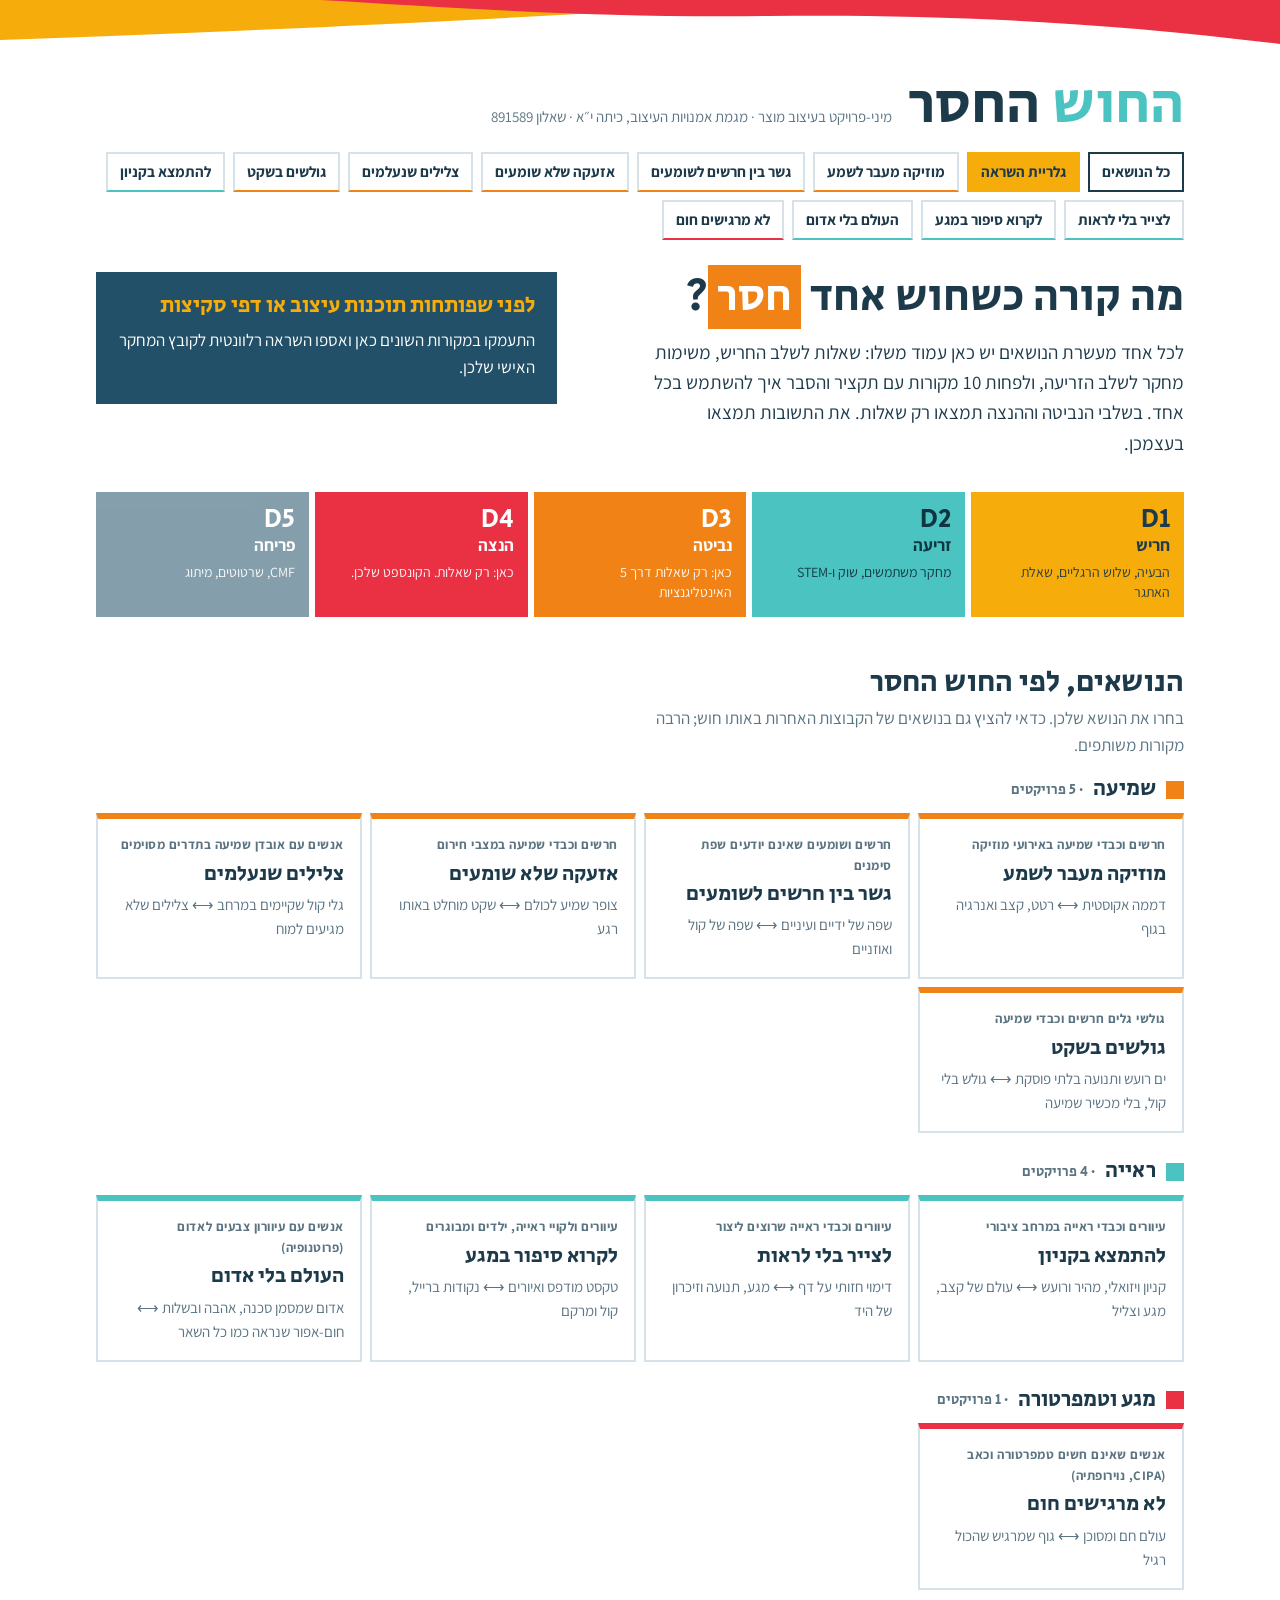
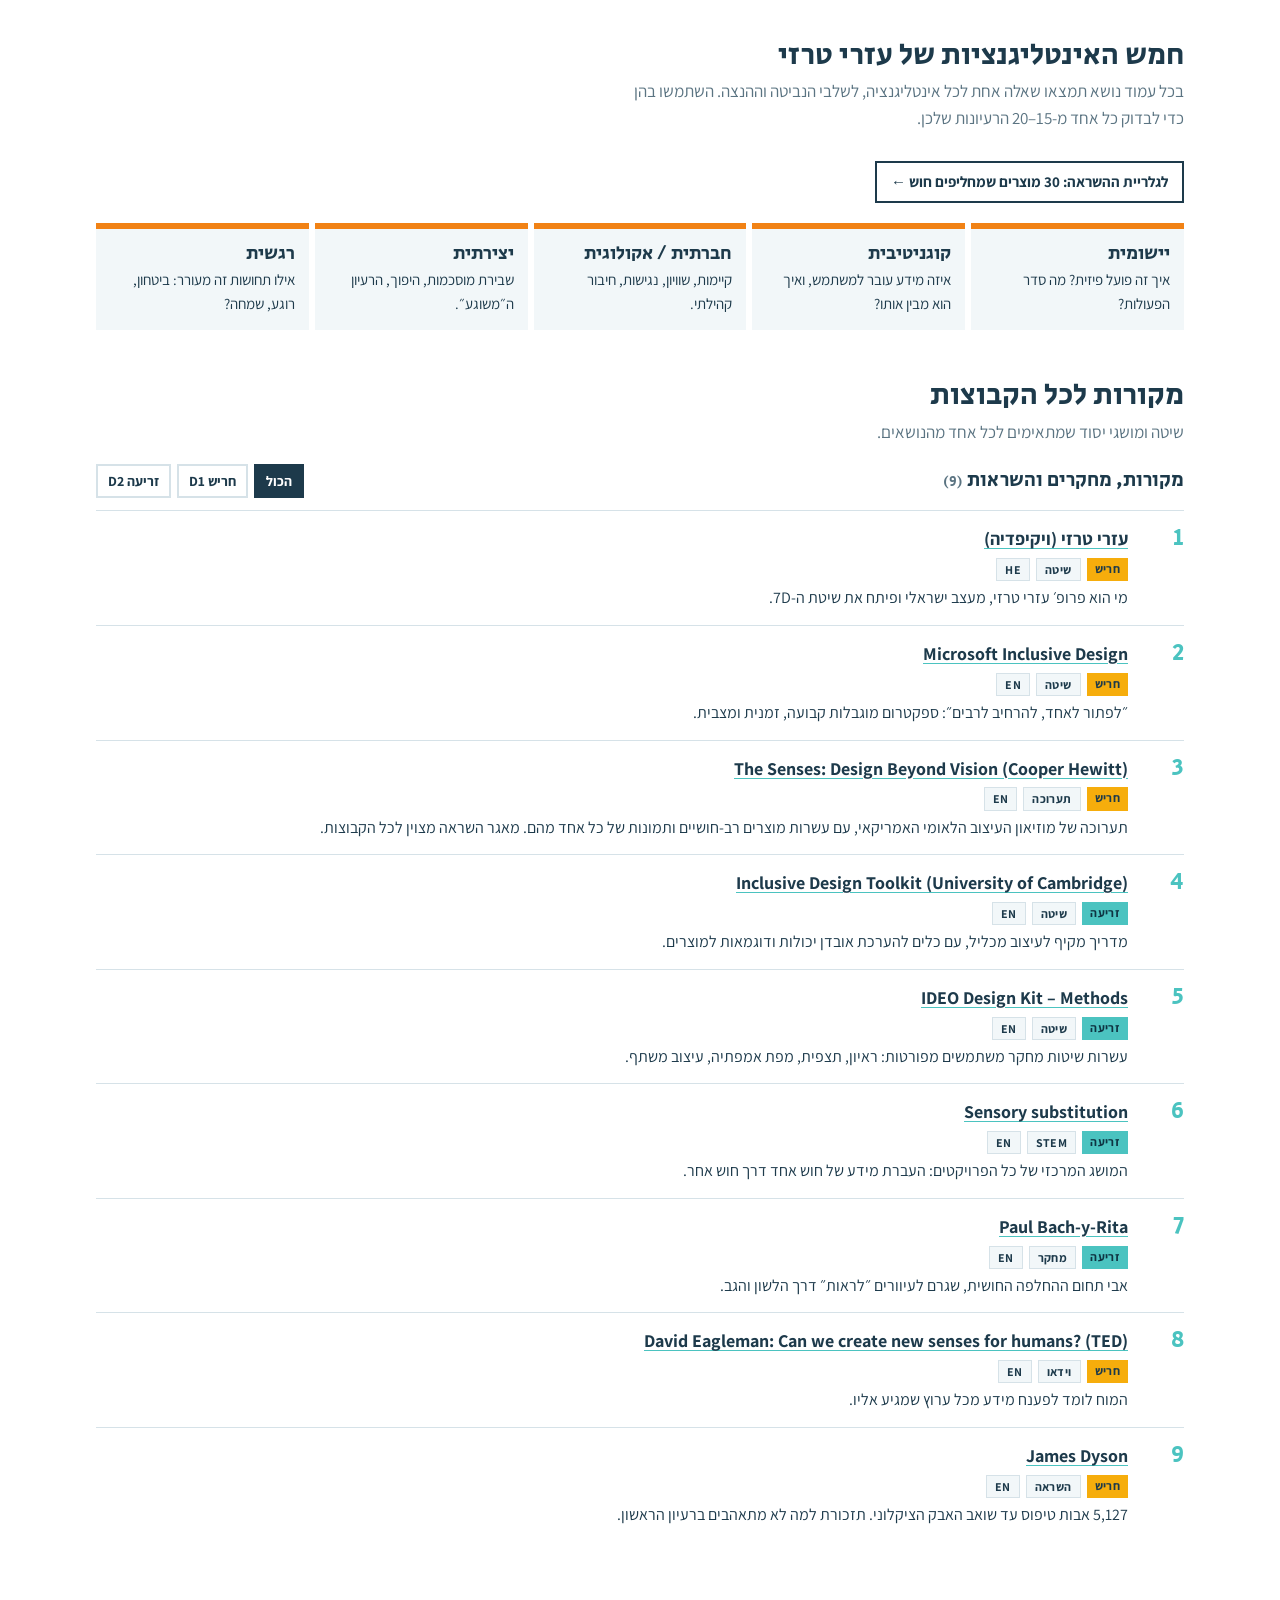
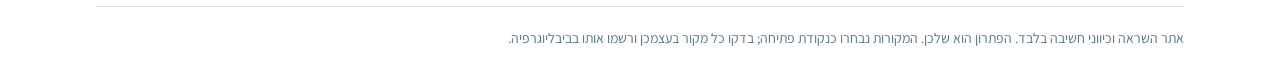
==== hachush-hachaser/index.html @ f88f733b "Add ״החוש החסר״ inspiration site for grade 11 design students Co-Authored-By: Claude Opus 5.5 <norep" ====
<!doctype html>
<html lang="he" dir="rtl">
<head>
<meta charset="utf-8">
<meta name="viewport" content="width=device-width, initial-scale=1, viewport-fit=cover">
<title>החוש החסר</title>
<link rel="preconnect" href="https://fonts.googleapis.com">
<link rel="preconnect" href="https://fonts.gstatic.com" crossorigin>
<link rel="stylesheet" href="https://fonts.googleapis.com/css2?family=Secular+One&family=Assistant:wght@400;600;700&display=swap">
<style>
/* Layout: flat colour blocks on a clean white field, like the school's signage. A hard-edged grid, no rounded cards; colour = stage of the 7D process. */
:root{
  --navy:#215068; --teal:#4bc3c0; --orange:#f18215; --yellow:#f6ad0c; --red:#ea3144;
  --bg:#ffffff; --fg:#1d3a4b; --muted:#5b7482; --line:#d6e2e8; --soft:#f2f7f9;
  --ink-on-color:#ffffff; --ink-on-yellow:#1d3a4b;
  --d1:var(--yellow); --d2:var(--teal); --d3:var(--orange); --d4:var(--red); --d5:var(--navy);
  --display:"Secular One","Assistant","Arial Hebrew",Arial,sans-serif;
  --body:"Assistant","Arial Hebrew",Arial,sans-serif;
  color-scheme:light;
}
@media (prefers-color-scheme: dark){:root:not([data-theme="light"]){
  --bg:#132f3e; --fg:#eef5f7; --muted:#a6bfca; --line:#2c4f62; --soft:#1a3b4d; --navy:#2c6584;
  color-scheme:dark;}}
:root[data-theme="dark"]{--bg:#132f3e; --fg:#eef5f7; --muted:#a6bfca; --line:#2c4f62; --soft:#1a3b4d; --navy:#2c6584; color-scheme:dark;}

*{box-sizing:border-box}
html{scroll-behavior:smooth}
@media (prefers-reduced-motion: reduce){html{scroll-behavior:auto}*{transition:none!important;animation:none!important}}
body{background:var(--bg);color:var(--fg);font-family:var(--body);font-size:17px;line-height:1.6;direction:rtl;margin:0}
.wrap{max-width:1120px;margin:0 auto;padding-left:max(16px,env(safe-area-inset-left,0px));padding-right:max(16px,env(safe-area-inset-right,0px))}
h1,h2,h3,h4{font-family:var(--display);font-weight:400;line-height:1.15;text-wrap:balance;margin:0}
a{color:inherit}
:focus-visible{outline:3px solid var(--orange);outline-offset:2px}
p{margin:0}

/* top wave band */
.band{height:56px;background:linear-gradient(176deg,var(--yellow) 0 38%,transparent 38.5%),linear-gradient(184deg,transparent 30%,var(--red) 30.5%) ; background-color:var(--bg)}
.band{background:none;position:relative;overflow:hidden}
.band svg{position:absolute;inset:0;width:100%;height:100%}

header.top{padding-block:20px 8px}
.brand{display:flex;flex-wrap:wrap;align-items:baseline;gap:6px 16px}
.brand a{text-decoration:none}
.brand .mark{font-family:var(--display);font-size:clamp(34px,6vw,58px);color:var(--teal);line-height:1}
.brand .mark b{font-weight:400;color:var(--fg)}
.brand .sub{color:var(--muted);font-size:15px}

nav.groups{display:flex;flex-wrap:wrap;gap:8px;margin-top:18px}
nav.groups a{text-decoration:none;font-weight:700;font-size:15px;padding:6px 12px;border:2px solid var(--line)}
nav.groups a:hover,nav.groups a[aria-current="page"]{border-color:var(--fg)}

main{padding-block:24px 64px}
section{scroll-margin-top:16px}

/* home */
.hero{display:grid;grid-template-columns:1.3fr 1fr;gap:28px;align-items:start}
@media (max-width:820px){.hero{grid-template-columns:1fr}}
.hero h2{font-size:clamp(28px,4.4vw,44px)}
.hero h2 mark{background:var(--orange);color:#fff;padding:0 .2em}
.hero p.lead{font-size:19px;margin-top:14px;max-width:60ch}
.qbox{background:var(--navy);color:#fff;padding:22px}
.qbox h3{font-size:22px;margin-bottom:8px;color:var(--yellow)}

.phases{display:grid;grid-template-columns:repeat(5,1fr);gap:6px;margin-top:34px}
@media (max-width:820px){.phases{grid-template-columns:repeat(2,1fr)}}
.ph{padding:14px;color:var(--ink-on-color);min-width:0}
.ph .n{font-family:var(--display);font-size:26px;line-height:1}
.ph .t{font-weight:700}
.ph small{display:block;font-size:14px;opacity:.95;line-height:1.4;margin-top:4px}
.ph.d1{background:var(--d1);color:var(--ink-on-yellow)}.ph.d2{background:var(--d2);color:#0f3442}.ph.d3{background:var(--d3)}.ph.d4{background:var(--d4)}.ph.d5{background:#215068}
.ph.dim{opacity:.55}

h2.sec{font-size:30px;margin:48px 0 6px}
.sec-sub{color:var(--muted);margin-bottom:18px;max-width:70ch}

.senses{display:grid;gap:26px}
.sense h3{font-size:22px;display:flex;align-items:center;gap:10px;margin-bottom:10px}
.sense h3 .sw{width:18px;height:18px;display:inline-block}
.cards{display:grid;grid-template-columns:repeat(auto-fill,minmax(250px,1fr));gap:8px}
.card{display:flex;flex-direction:column;gap:6px;padding:16px;border:2px solid var(--line);text-decoration:none;min-width:0;background:var(--bg);transition:border-color .15s, transform .15s}
.card:hover{border-color:var(--fg);transform:translateY(-2px)}
.card .k{font-size:13px;font-weight:700;letter-spacing:.04em;color:var(--muted)}
.card .h{font-family:var(--display);font-size:21px;line-height:1.2}
.card .c{font-size:15px;color:var(--muted)}

.intel{display:grid;grid-template-columns:repeat(5,1fr);gap:6px}
@media (max-width:900px){.intel{grid-template-columns:1fr 1fr}}
@media (max-width:480px){.intel{grid-template-columns:1fr}}
.in{border-top:6px solid var(--orange);background:var(--soft);padding:14px;min-width:0}
.in h4{font-size:19px}
.in p{font-size:15px;margin-top:4px}

/* project page */
.crumb{font-size:15px;color:var(--muted);margin-bottom:10px}
.crumb a{font-weight:700}
.ptitle{font-size:clamp(30px,5vw,50px)}
.pmeta{display:flex;flex-wrap:wrap;gap:8px;margin-top:12px}
.chip{font-size:14px;font-weight:700;padding:3px 10px;background:var(--soft);border:1px solid var(--line)}
.contrast{display:grid;grid-template-columns:1fr auto 1fr;gap:0;margin-top:22px;align-items:stretch}
.contrast div{padding:14px 16px;font-family:var(--display);font-size:21px;line-height:1.25;min-width:0}
.contrast .a{background:var(--navy);color:#fff}
.contrast .x{background:var(--yellow);color:#1d3a4b;display:flex;align-items:center;font-size:26px}
.contrast .b{background:var(--teal);color:#0f3442}
@media (max-width:560px){.contrast{grid-template-columns:1fr}.contrast .x{justify-content:center;padding:4px}}

.stage{margin-top:40px;display:grid;grid-template-columns:120px 1fr;gap:20px}
@media (max-width:720px){.stage{grid-template-columns:1fr;gap:10px}}
.stage>aside{padding:12px;min-width:0}
.stage>aside .n{font-family:var(--display);font-size:34px;line-height:1}
.stage>aside .t{font-family:var(--display);font-size:20px}
.stage>aside small{display:block;font-size:13px;line-height:1.35;margin-top:4px}
.stage.d1>aside{background:var(--d1);color:#1d3a4b}
.stage.d2>aside{background:var(--d2);color:#0f3442}
.stage.d34>aside{background:linear-gradient(var(--d3) 0 50%,var(--d4) 50%);color:#fff}
.stage>div{min-width:0;display:grid;gap:22px}
.stage h3{font-size:23px;margin-bottom:8px}
.stage h4{font-size:18px;margin-bottom:6px}
ul.q{margin:0;padding-inline-start:20px;display:grid;gap:6px}
ul.q li::marker{color:var(--orange)}
.legs{display:grid;grid-template-columns:repeat(3,1fr);gap:8px}
@media (max-width:720px){.legs{grid-template-columns:1fr}}
.leg{border:2px solid var(--line);padding:12px;min-width:0}
.leg b{display:block;font-family:var(--display);font-weight:400;font-size:18px;color:var(--teal)}
.leg p{font-size:15px}

.builder{background:var(--soft);padding:16px;border-inline-start:6px solid var(--yellow)}
.builder .grid{display:grid;grid-template-columns:repeat(2,1fr);gap:10px;margin-top:10px}
@media (max-width:600px){.builder .grid{grid-template-columns:1fr}}
.builder label{font-size:14px;font-weight:700;display:grid;gap:4px}
.builder input{font:inherit;font-size:16px;padding:8px 10px;border:2px solid var(--line);background:var(--bg);color:var(--fg);width:100%}
.builder .out{margin-top:14px;font-family:var(--display);font-size:21px;line-height:1.35}
.builder .out span{background:var(--yellow);color:#1d3a4b;padding:0 .15em}
.builder .out span.empty{background:transparent;color:var(--muted);border-bottom:2px dashed var(--muted)}
.btn{font:inherit;font-weight:700;font-size:15px;padding:7px 14px;border:2px solid var(--fg);background:var(--bg);color:var(--fg);cursor:pointer}
.btn:hover{background:var(--fg);color:var(--bg)}
.row{display:flex;flex-wrap:wrap;gap:8px;align-items:center;margin-top:10px}
.note{font-size:14px;color:var(--muted)}

.tools{display:grid;grid-template-columns:repeat(3,1fr);gap:8px}
@media (max-width:820px){.tools{grid-template-columns:1fr}}
.tool{border:2px solid var(--line);padding:14px;min-width:0}
.tool h4{display:flex;gap:8px;align-items:flex-start}
.tool input[type=checkbox]{width:20px;height:20px;accent-color:var(--teal);flex:none;margin-top:2px}
.tool ul{margin:6px 0 0;padding-inline-start:18px;font-size:15px;display:grid;gap:4px}

/* links */
.lhead{display:flex;flex-wrap:wrap;gap:10px;align-items:center;justify-content:space-between}
.filters{display:flex;flex-wrap:wrap;gap:6px}
.filters button{font:inherit;font-size:14px;font-weight:700;padding:4px 10px;border:2px solid var(--line);background:var(--bg);color:var(--fg);cursor:pointer}
.filters button[aria-pressed="true"]{background:var(--fg);color:var(--bg);border-color:var(--fg)}
ol.links{list-style:none;margin:12px 0 0;padding:0;display:grid;gap:0;counter-reset:l}
ol.links li{display:grid;grid-template-columns:44px 1fr;gap:12px;padding:14px 0;border-top:1px solid var(--line);counter-increment:l}
ol.links li::before{content:counter(l);font-family:var(--display);font-size:24px;color:var(--teal);line-height:1.1;font-variant-numeric:tabular-nums}
ol.links li>div{min-width:0}
ol.links a.t{font-weight:700;font-size:18px;text-decoration-color:var(--teal);text-underline-offset:3px;overflow-wrap:anywhere}
ol.links .tags{display:flex;flex-wrap:wrap;gap:6px;margin:4px 0}
.tag{font-size:12px;font-weight:700;padding:1px 8px;letter-spacing:.03em}
.tag.d1{background:var(--d1);color:#1d3a4b}.tag.d2{background:var(--d2);color:#0f3442}
.tag.kind{background:var(--soft);border:1px solid var(--line)}
ol.links p{font-size:16px}
ol.links .use{font-size:15px;color:var(--muted);margin-top:4px}
ol.links .use b{color:var(--fg)}

.nosol{background:var(--red);color:#fff;padding:14px 16px;font-weight:700}
.nosol b{font-family:var(--display);font-weight:400;font-size:20px;display:block}
.iq{display:grid;gap:8px}
.iq details{border:2px solid var(--line);padding:0}
.iq summary{cursor:pointer;padding:12px 14px;font-family:var(--display);font-size:19px;list-style:none;display:flex;justify-content:space-between;gap:10px}
.iq summary::-webkit-details-marker{display:none}
.iq summary::after{content:"+";color:var(--orange)}
.iq details[open] summary::after{content:"–"}
.iq details>div{padding:0 14px 14px}
.iq .def{font-size:14px;color:var(--muted);margin-bottom:6px}

.gal{display:grid;grid-template-columns:repeat(auto-fill,minmax(280px,1fr));gap:10px;margin-top:20px}
.gi{border:2px solid var(--line);display:flex;flex-direction:column;min-width:0}
.gi .pic{aspect-ratio:16/9;max-width:100%;display:flex;align-items:center;justify-content:center}
.gi .pic svg{height:70%}
.gi .gb{padding:14px;display:flex;flex-direction:column;gap:6px;flex:1}
.gi h3{font-size:22px}
.gi p{font-size:15px}
.gi .use{font-size:14px;color:var(--muted)}
.gi .more{margin-top:auto;font-weight:700;text-decoration:none;color:var(--fg);border-top:1px solid var(--line);padding-top:8px}
.gi .more:hover{color:var(--orange)}
.pager{display:flex;justify-content:space-between;gap:10px;margin-top:48px;flex-wrap:wrap}
.pager a{font-weight:700;text-decoration:none;border:2px solid var(--line);padding:10px 14px;max-width:48%}
.pager a:hover{border-color:var(--fg)}
footer{border-top:1px solid var(--line);padding-block:20px;color:var(--muted);font-size:14px}
</style>
</head>
<body>

<div class="band" aria-hidden="true"><svg viewBox="0 0 1200 56" preserveAspectRatio="none"><path d="M0 0H760C600 10 420 24 0 40Z" fill="#f6ad0c"/><path d="M300 0H1200V44C1020 20 860 14 720 16 560 18 430 8 300 0Z" fill="#ea3144"/></svg></div>

<div class="wrap">
<header class="top">
  <div class="brand">
    <a href="#home" class="mark">החוש <b>החסר</b></a>
    <span class="sub">מיני-פרויקט בעיצוב מוצר · מגמת אמנויות העיצוב, כיתה י״א · שאלון 891589</span>
  </div>
  <nav class="groups" id="nav" aria-label="ניווט"></nav>
</header>
<main id="app"></main>
<footer>אתר השראה וכיווני חשיבה בלבד. הפתרון הוא שלכן. המקורות נבחרו כנקודת פתיחה; בדקו כל מקור בעצמכן ורשמו אותו בביבליוגרפיה.</footer>
</div>

<script>
const PROJECTS = [
/* ================= שמיעה ================= */
{id:"music",sense:"hear",title:"מוזיקה מעבר לשמע",who:"חרשים וכבדי שמיעה באירועי מוזיקה",
contrast:["דממה אקוסטית","רטט, קצב ואנרגיה בגוף"],
d1:{pain:["מה בדיוק ״הולך לאיבוד״ בהופעה חיה למי שאינו שומע: המילים? הקצב? תחושת השייכות לקהל?","מתי אדם חרש בוחר לא ללכת לאירוע מוזיקלי, ומה הסיבה האמיתית: נגישות, מבוכה, או שאין בשביל מה?","האם הבעיה היא החוויה האישית, או הפער בין החוויה שלו לחוויה של החבר השומע שעומד לידו?"],
legs:["חרשים מלידה / מי שאיבדו שמיעה בגיל מבוגר / כבדי שמיעה עם מכשיר. מי מהם ומה ההבדל ביניהם?","הדרה מחוויה תרבותית משותפת, תלות בתרגום, תחושת ״אורח״ באירוע.","הופעה באולם / חתונה / שיעור מוזיקה בבית ספר / האזנה לבד בחדר. רעש, צפיפות, חושך, זמן."],
bound:"האם הפרויקט עוסק בהאזנה למוזיקה, ביצירת מוזיקה, או בחוויה החברתית סביבה? בחרו אחד."},
d2:{persona:["ראיון עם אדם חרש שאוהב מוזיקה: איך הוא ״שומע״ אותה היום? (רצפת עץ, רמקול מוחזק, בלונים?)","תצפית: צפו בהופעה בתרגום לשפת סימנים ותעדו מה עושה הקהל החרש בגוף."],
bench:["SubPac (אפוד באס)","Neosensory Buzz (צמיד)","הופעות עם רצפה רוטטת / מתורגמני שירים","בלון מוחזק מול רמקול (הפתרון הביתי)"],
stem:["קולטני פאצ׳יני: באילו תדרים העור הכי רגיש?","הולכת עצם מול הולכת אוויר","פירוק צליל לתדרים (התמרת פורייה)","מוליכות רטט בחומרים: עץ, אלומיניום, סיליקון בדרגות קושי"]},
links:[
{t:"Evelyn Glennie – Hearing Essay",u:"https://www.evelyn.co.uk/hearing-essay/",p:"d1",k:"מאמר",lang:"EN",s:"המתופפת החירשת אוולין גלני מסבירה ש״שמיעה היא צורה מיוחדת של מגע״: איך היא מרגישה צלילים נמוכים ברגליים וגבוהים בפנים ובצוואר.",use:"ציטוטים אותנטיים למבוא ולמפת האמפתיה."},
{t:"Evelyn Glennie: How to truly listen (TED)",u:"https://www.ted.com/talks/evelyn_glennie_how_to_truly_listen",p:"d1",k:"וידאו",lang:"EN",s:"הרצאה שבה גלני מנגנת ומדגימה שהקשבה היא פעולה של כל הגוף, לא רק של האוזן.",use:"צפו בשפת הגוף שלה: היכן בגוף היא ״קולטת״?"},
{t:"Christine Sun Kim: The enchanting music of sign language (TED)",u:"https://www.ted.com/talks/christine_sun_kim_the_enchanting_music_of_sign_language",p:"d1",k:"וידאו",lang:"EN",s:"אמנית סאונד חירשת מראה ששפת הסימנים היא מוזיקלית, ושצליל הוא ״מטבע חברתי״ בעולם השומעים.",use:"עוזר לנסח את הניגוד ולערער על ההנחה שהבעיה היא ״לתקן״."},
{t:"Brains of deaf people rewire to “hear” music",u:"https://www.washington.edu/news/2001/11/27/brains-of-deaf-people-rewire-to-hear-music/",p:"d2",k:"מחקר",lang:"EN",s:"מחקר מאוניברסיטת וושינגטון (2001): אצל חרשים, רטט מעובד באזור השמיעה במוח. בסיס מדעי לכך שרטט הוא ״שמיעה״.",use:"שורה בטבלת התובנות: מה בדקנו → מה גילינו."},
{t:"Pacinian corpuscle",u:"https://en.wikipedia.org/wiki/Pacinian_corpuscle",p:"d2",k:"STEM",lang:"EN",s:"קולטני הלחץ והרטט בעור, הרגישים במיוחד לתדרים של כ-250 הרץ. היכן הם מרוכזים בגוף?",use:"מחקר טכנולוגי-חומרי: מיפוי אזורי רגישות בגוף."},
{t:"Bone conduction",u:"https://en.wikipedia.org/wiki/Bone_conduction",p:"d2",k:"STEM",lang:"EN",s:"הסבר על הולכת קול דרך עצמות הגולגולת, ההבדל מהולכת אוויר, ועל מי זה עובד ועל מי לא.",use:"שימו לב: לא מתאים לכל סוגי החירשות. זו תובנה חשובה."},
{t:"SubPac",u:"https://subpac.com/",p:"d2",k:"מוצר קיים",lang:"EN",s:"אפוד/גב כיסא שמעביר באסים לגוף. תוכנן במקור למפיקי מוזיקה שומעים.",use:"בנצ׳מרקינג: למי הוא תוכנן? מה המחיר? מה הוא לא נותן למשתמש חרש?"},
{t:"Neosensory",u:"https://neosensory.com/",p:"d2",k:"מוצר קיים",lang:"EN",s:"צמיד שמתרגם צלילים מהסביבה לדפוסי רטט על פרק היד, פרי מחקר של דייוויד איגלמן.",use:"בנצ׳מרקינג: ממשק, ארגונומיה, שפה חזותית."},
{t:"Cymatics",u:"https://en.wikipedia.org/wiki/Cymatics",p:"d2",k:"השראה",lang:"EN",s:"תבניות שנוצרות כשחול או מים רוטטים בתדר מסוים (צורות חלדני). צליל שהופך לצורה נראית.",use:"לוח השראה (מודבורד) ונספח החריש."},
{t:"But what is the Fourier Transform? (3Blue1Brown)",u:"https://www.youtube.com/watch?v=spUNpyF58BY",p:"d2",k:"STEM",lang:"EN",s:"סרטון ויזואלי שמסביר איך מפרקים צליל מורכב לתדרים בודדים. בהיר גם בלי רקע במתמטיקה.",use:"פרק ה-STEM: איך מכונה ״מבינה״ מוזיקה."},
{t:"David Eagleman: Can we create new senses for humans? (TED)",u:"https://www.ted.com/talks/david_eagleman_can_we_create_new_senses_for_humans",p:"d1",k:"וידאו",lang:"EN",s:"חוקר מוח מסביר החלפה חושית: המוח לומד לפענח מידע מכל ערוץ שמגיע אליו.",use:"מושג מפתח לכל פרויקטי ״החוש החסר״."}
],
intel:{app:"באיזה רגע בדיוק בהופעה או בהאזנה המשתמש צריך מידע? מה הוא עושה עם הידיים והגוף באותו רגע (רוקד, עומד, יושב)?",cog:"איזה מידע מוזיקלי הכי חשוב להעביר: קצב, עוצמה, גובה צליל, רגש, מילים? איך יידע שהוא ״בזמן״ עם הקהל?",soc:"האם החוויה פרטית או משותפת עם שומעים? מה המוצר אומר על חירשות בעיני הסביבה?",cre:"מה אם הכלל ״מוזיקה = שמיעה״ מתהפך? מה אם השומעים הם אלה שצריכים להתאים את עצמם?",emo:"מה מרגיש אדם שרוקד בקצב יחד עם כולם בפעם הראשונה? שחרור, שייכות, גאווה?"}},

{id:"talk",sense:"hear",title:"גשר בין חרשים לשומעים",who:"חרשים ושומעים שאינם יודעים שפת סימנים",
contrast:["שפה של ידיים ועיניים","שפה של קול ואוזניים"],
d1:{pain:["באילו מצבים יומיומיים (קופה בסופר, רופא, נהג אוטובוס) התקשורת נשברת? מה קורה ברגע הזה?","מי מרגיש יותר אי-נוחות: החרש או השומע? ומה כל אחד מהם עושה כדי להימנע מהמצב?","מה כבר עובד היום (כתיבה בטלפון, שפת גוף, תמלול) ואיפה זה נכשל?"],
legs:["אדם חרש שמשתמש בשפת סימנים / אדם שומע שרוצה לעזור. אפשר לבחור צד אחד בלבד.","ניתוק, תלות במתורגמן, מבוכה, איבוד עצמאות.","מקום ציבורי רועש / מצב של לחץ זמן / מסכה על הפנים שמסתירה את השפתיים."],
bound:"הפרויקט לא יכול ״ללמד את כל העולם שפת סימנים״. איזה רגע אחד ספציפי הוא בוחר לתקן?"},
d2:{persona:["שתי פרסונות: האדם החרש שמחפש עצמאות, והאדם השומע שרוצה להבין אבל חושש.","תיעוד שטח: התנסות של 30 דקות בקנייה בסופר בלי לדבר. תעדו מה קרה."],
bench:["כפפות מתרגמות (ובעיקר הביקורת עליהן)","אפליקציות תמלול חי","שירותי מתורגמן בווידאו","כרטיסיות תקשורת בבתי חולים"],
stem:["זיהוי מחוות בעזרת חיישני תאוצה וג׳ירוסקופ","זיהוי דיבור (Speech-to-Text) ומגבלותיו ברעש","מבנה של שפת סימנים: צורת יד, מיקום, תנועה, הבעת פנים"]},
links:[
{t:"Israeli Sign Language",u:"https://en.wikipedia.org/wiki/Israeli_Sign_Language",p:"d1",k:"רקע",lang:"EN",s:"סקירת שפת הסימנים הישראלית: מקורה, מספר המשתמשים, ומדוע היא שפה עצמאית ולא ״עברית בידיים״.",use:"מבוא: עובדות על הקהילה."},
{t:"כל זכות: חירשים וכבדי שמיעה",u:"https://www.kolzchut.org.il/he/%D7%97%D7%99%D7%A8%D7%A9%D7%99%D7%9D_%D7%95%D7%9B%D7%91%D7%93%D7%99_%D7%A9%D7%9E%D7%99%D7%A2%D7%94",p:"d1",k:"רקע",lang:"HE",s:"ריכוז הזכויות והשירותים לחירשים בישראל, כולל שירותי תרגום ונגישות. מראה מה המדינה כבר נותנת.",use:"הצגת המצב הקיים (מה לא עובד כרגע)."},
{t:"כל זכות: אגודת החרשים בישראל",u:"https://www.kolzchut.org.il/he/%D7%90%D7%92%D7%95%D7%93%D7%AA_%D7%94%D7%97%D7%A8%D7%A9%D7%99%D7%9D_%D7%91%D7%99%D7%A9%D7%A8%D7%90%D7%9C",p:"d1",k:"ארגון",lang:"HE",s:"מידע על הארגון המרכזי של הקהילה (בית הלן קלר). דרך טובה ליצור קשר לראיון.",use:"מקור לראיון עומק / עיצוב משתף."},
{t:"Why Sign-Language Gloves Don’t Help Deaf People (The Atlantic)",u:"https://www.theatlantic.com/technology/archive/2017/11/why-sign-language-gloves-dont-help-deaf-people/545441/",p:"d2",k:"ביקורת",lang:"EN",s:"כתבה שמסבירה למה הקהילה החירשת דחתה ״כפפות מתרגמות״: הן מתעלמות מהבעות פנים ומעמיסות את המאמץ דווקא על החרש.",use:"חובה לטבלת הבנצ׳מרקינג: למה מוצר ״חכם״ נכשל רגשית."},
{t:"Live Transcribe (Google)",u:"https://www.android.com/accessibility/live-transcribe/",p:"d2",k:"מוצר קיים",lang:"EN",s:"אפליקציית תמלול דיבור בזמן אמת. כדאי לבדוק אותה בעצמכן בעברית ובמקום רועש.",use:"ניסוי שטח קצר + שורה בטבלת הבנצ׳מרקינג."},
{t:"Al-Sayyid Bedouin Sign Language",u:"https://en.wikipedia.org/wiki/Al-Sayyid_Bedouin_Sign_Language",p:"d1",k:"השראה",lang:"EN",s:"כפר בנגב שבו חירשות נפוצה, ולכן גם רבים מהשומעים יודעים שפת סימנים. קהילה שבה ״הפער״ כמעט לא קיים.",use:"שאלה למבוא: מה הופך קהילה לנגישה?"},
{t:"Martha’s Vineyard Sign Language",u:"https://en.wikipedia.org/wiki/Martha%27s_Vineyard_Sign_Language",p:"d1",k:"השראה",lang:"EN",s:"אי באמריקה שבו במשך דורות כולם, חרשים ושומעים, דיברו בסימנים. דוגמה היסטורית לחיבור מלא.",use:"מודבורד וחשיבה על הנושא ״חיבורים״."},
{t:"Nicaraguan Sign Language",u:"https://en.wikipedia.org/wiki/Nicaraguan_Sign_Language",p:"d2",k:"מחקר",lang:"EN",s:"שפה שנולדה מעצמה בין ילדים חרשים בבית ספר אחד. מראה ששפה נוצרת מתוך צורך לתקשר.",use:"תובנה: תקשורת צומחת מלמטה, לא מוכתבת."},
{t:"DeafSpace – Gallaudet University",u:"https://gallaudet.edu/campus-design-facilities/deafspace/",p:"d2",k:"עקרונות עיצוב",lang:"EN",s:"עקרונות תכנון של אוניברסיטה לחרשים: קווי ראייה, אור, מרחב לשיחה בידיים, צבעים שמרגיעים את העין.",use:"עקרונות לניתוח ״איך חרשים משתמשים במרחב״."},
{t:"Sign Language Research Lab – University of Haifa",u:"https://signlab.haifa.ac.il/",p:"d2",k:"מחקר",lang:"EN",s:"המעבדה לחקר שפות סימנים באוניברסיטת חיפה, שחוקרת את שפת הסימנים הישראלית.",use:"מקור אקדמי לביבליוגרפיה."},
{t:"Gesture recognition",u:"https://en.wikipedia.org/wiki/Gesture_recognition",p:"d2",k:"STEM",lang:"EN",s:"איך מחשבים מזהים תנועות ידיים: מצלמות, חיישני תאוצה, למידת מכונה. ומה עדיין קשה להם.",use:"מחקר טכנולוגי: גבולות הטכנולוגיה."}
],
intel:{app:"מי מתחיל את השיחה? כמה שניות יש לה? באיזו יד מחזיקים מה (סל קניות, תיק, טלפון)?",cog:"איזה מידע חייב לעבור כדי שהרגע יצליח: מילה, כוונה, רגש? איך כל צד יודע שהבינו אותו?",soc:"מי ״עושה את המאמץ״ בשיחה? האם המוצר מעביר את המאמץ מהחרש אל השומע, או להפך?",cre:"מה אם השומע הוא זה ש״חסר חוש״ בשיחה הזו? מה אם הפתרון לא ״מתרגם״ בכלל?",emo:"מה מרגיש השומע שרוצה לעזור ולא יודע איך? ומה מרגיש החרש כשמתחילים לדבר אליו לאט ובקול רם?"}},

{id:"alarm",sense:"hear",title:"אזעקה שלא שומעים",who:"חרשים וכבדי שמיעה במצבי חירום",
contrast:["צופר שמיע לכולם","שקט מוחלט באותו רגע"],
d1:{pain:["מה קורה לאדם חרש כשאזעקה נשמעת בלילה, כשהוא ישן והטלפון בצד?","איך הוא יודע שהאזעקה נגמרה ואפשר לצאת מהממ״ד?","מי לוקח עליו אחריות היום (שכנים, בני משפחה) ומה זה עושה לעצמאות שלו?"],
legs:["חרש שגר לבד / הורה חרש לילדים שומעים / סטודנטית כבדת שמיעה במעונות.","פחד, תלות בסביבה, איחור בתגובה, חוסר ודאות.","לילה ושינה / רחוב / מקלחת / 15–90 שניות להגיע למרחב מוגן."],
bound:"האם מדובר בהתרעת טילים, אש בבית, או שתיהן? תחמו."},
d2:{persona:["ראיון: איך עברה עליך הלילה שבו הייתה אזעקה? מה הודיע לך?","מיפוי זמן: ציר זמן שנייה-אחר-שנייה של אזעקה עבור שומע מול חרש."],
bench:["מערכות התראה ביתיות עם רוטט מיטה (Bellman)","זיהוי צלילים בטלפון","אפליקציית פיקוד העורף","מהבהבי אש תקניים"],
stem:["מהבהבים: תדירות הבהוב ובטיחות (אפילפסיה רגישה לאור)","רטט: איזה רטט מעיר אדם ישן?","זיהוי תדר של צופר","זמן תגובה ומרחק"]},
links:[
{t:"מדריך היערכות לחירום לאנשים עם מוגבלות שמיעה (מערכות)",u:"https://www.maarachot.idf.il/media/akefmvfu/%D7%9E%D7%A2%D7%A8%D7%9B%D7%95%D7%AA-%D7%A2%D7%95%D7%A8%D7%A3-3-%D7%90%D7%97%D7%A8%D7%99%D7%95%D7%AA-%D7%9E%D7%A9%D7%95%D7%AA%D7%A4%D7%AA-%D7%9E%D7%93%D7%A8%D7%99%D7%9A-%D7%94%D7%99%D7%A2%D7%A8%D7%9B%D7%95%D7%AA-%D7%9C%D7%9E%D7%A6%D7%91%D7%99-%D7%97%D7%99%D7%A8%D7%95%D7%9D-%D7%A2%D7%91%D7%95%D7%A8-%D7%90%D7%A0%D7%A9%D7%99%D7%9D-%D7%A2%D7%9D-%D7%9E%D7%95%D7%92%D7%91%D7%9C%D7%95%D7%AA-%D7%A9%D7%9E%D7%99%D7%A2%D7%94.pdf",p:"d1",k:"מסמך רשמי",lang:"HE",s:"מדריך בעברית (סדרת ״מערכות עורף״) להיערכות לחירום עבור אנשים עם מוגבלות שמיעה. מתאר את המצב הקיים ואת ההמלצות.",use:"הצגת הבעיה והמצב הקיים בישראל."},
{t:"פיקוד העורף",u:"https://www.oref.org.il/",p:"d1",k:"רשמי",lang:"HE",s:"האתר הרשמי: הנחיות, זמני התגוננות לפי אזור, ואמצעי ההתרעה הקיימים.",use:"נתון לאילוץ הזמן: כמה שניות יש בכל אזור?"},
{t:"כל זכות: חירשים וכבדי שמיעה",u:"https://www.kolzchut.org.il/he/%D7%97%D7%99%D7%A8%D7%A9%D7%99%D7%9D_%D7%95%D7%9B%D7%91%D7%93%D7%99_%D7%A9%D7%9E%D7%99%D7%A2%D7%94",p:"d1",k:"רקע",lang:"HE",s:"זכויות, מכשירים מסובסדים ושירותים. אילו אמצעי התרעה כבר מגיעים לבית של אדם חרש?",use:"מבוא ותיאור המצב הקיים."},
{t:"Bellman & Symfon – Bed Shaker",u:"https://shop.bellman.com/products/bed-shaker",p:"d2",k:"מוצר קיים",lang:"EN",s:"רוטט שמונח מתחת לכרית ומחובר למערכת התראות ביתית (פעמון, טלפון, גלאי עשן).",use:"בנצ׳מרקינג: מה הוא עושה טוב? האם הוא מבדיל בין סוגי אירועים?"},
{t:"iOS 14 lets deaf users set alerts for important sounds (TechCrunch)",u:"https://techcrunch.com/2020/06/25/ios-14-lets-deaf-users-set-alerts-for-important-sounds-among-other-clever-accessibility-perks",p:"d2",k:"מוצר קיים",lang:"EN",s:"על תכונת ״זיהוי צלילים״ באייפון: הטלפון מקשיב לסירנות, דפיקות בדלת ובכי תינוק ומתריע.",use:"בנצ׳מרקינג: מה קורה כשהטלפון בטעינה בחדר אחר?"},
{t:"Fire alarm notification appliance",u:"https://en.wikipedia.org/wiki/Fire_alarm_notification_appliance",p:"d2",k:"תקנים",lang:"EN",s:"סוגי מתריעי אש: צופרים, מהבהבים, ותקנים לעוצמת אור ולקצב הבהוב בבניינים ציבוריים.",use:"מחקר טכנולוגי: מה התקן כבר יודע?"},
{t:"Photosensitive epilepsy",u:"https://en.wikipedia.org/wiki/Photosensitive_epilepsy",p:"d2",k:"STEM",lang:"EN",s:"באילו תדירויות הבהוב אור עלול לגרום להתקף. גבול בטיחות שכל אור מהבהב צריך לכבד.",use:"אילוץ טכני חשוב לגבולות הגזרה."},
{t:"Haptic technology",u:"https://en.wikipedia.org/wiki/Haptic_technology",p:"d2",k:"STEM",lang:"EN",s:"סקירת טכנולוגיות משוב מגע: מנועי רטט, LRA, פיזו. מה ההבדל בתחושה ובצריכת חשמל.",use:"מחקר חומרים ומנגנונים."},
{t:"Siren (alarm)",u:"https://en.wikipedia.org/wiki/Siren_(alarm)",p:"d2",k:"STEM",lang:"EN",s:"איך צופר עובד: תדרים, עוצמה, ולמה צליל ״עולה ויורד״ מושך תשומת לב.",use:"להבין מה בדיוק ״חסר״ לאדם החרש."},
{t:"Brain scans show deaf subjects ‘hear’ vibrations (Scientific American)",u:"https://www.scientificamerican.com/article/brain-scans-show-deaf-sub/",p:"d2",k:"מחקר",lang:"EN",s:"אצל חרשים, רטט מעורר את אזור השמיעה במוח. תמיכה מדעית לשימוש במגע כערוץ התרעה.",use:"שורה בטבלת התובנות."},
{t:"Mimosa pudica (נוגע-לא-נוגע)",u:"https://en.wikipedia.org/wiki/Mimosa_pudica",p:"d2",k:"ביומימיקרי",lang:"EN",s:"צמח שמקפל עלים תוך שניות כשנוגעים בו. תגובה מהירה וגלויה לגירוי, בלי קול.",use:"מודבורד: איך הטבע ״מתריע״ בלי צליל?"}
],
intel:{app:"איפה המשתמש נמצא ב-3 מצבים: ער בבית, ישן, בחוץ? מה הפעולה הראשונה שהוא חייב לעשות?",cog:"איך הוא יבחין בין אזעקה אמיתית לבין צלצול בדלת? איך יידע שהסכנה עברה?",soc:"האם המוצר מחזק את העצמאות או את התלות בשכנים? האם אורח בבית יבין מה קורה?",cre:"מה אם ההתרעה לא מגיעה ״אליו״ אלא משנה את כל הסביבה? מה אם השקט הוא הסימן?",emo:"פחד, בהלה, ואז הקלה. איך מרגיש אדם שהוא היחיד שלא יודע מה קורה, ומה ירגיע אותו?"}},

{id:"freq",sense:"hear",title:"צלילים שנעלמים",who:"אנשים עם אובדן שמיעה בתדרים מסוימים",
contrast:["גלי קול שקיימים במרחב","צלילים שלא מגיעים למוח"],
d1:{pain:["אילו צלילים בדיוק ״נעלמים״ למי שאיבד תדרים גבוהים: עיצורים כמו ס׳ ו-ש׳, ציוץ ציפורים, צפצוף של מכשירים?","איך זה מרגיש לשמוע שמישהו מדבר, אבל לא להבין מה הוא אומר?","מי לא יודע שיש לו בעיה? (צעירים עם אוזניות, מבוגרים בהדרגה)"],
legs:["מבוגרים עם ירידת שמיעה הדרגתית / צעירים עם נזק מרעש / ילדים עם מכשיר שמיעה.","בלבול בשיחה, צלילי אזהרה שמתפספסים, עייפות מהמאמץ להקשיב.","מטבח עם מכשירים מצפצפים / כיתה רועשת / מסעדה."],
bound:"האם הפרויקט עוסק בדיבור, בצלילי אזהרה, או בחוויית הסביבה? אחד מהם."},
d2:{persona:["בקשו מבן משפחה מבוגר לעשות בדיקת שמיעה פשוטה (מחולל צלילים) ותעדו.","ראיון: אילו צלילים בבית הפסקת לשמוע? מתי שמת לב?"],
bench:["מכשירי שמיעה","אפליקציות הגברה","כתוביות חיות","מכשירי חשמל עם חיווי אור"],
stem:["אודיוגרמה: איך קוראים אותה","תדר, אמפליטודה, דציבל","האוזן הפנימית: כל אזור בשבלול שומע תדר אחר","מיקרופונים ומתמרים פיזואלקטריים"]},
links:[
{t:"Audiogram",u:"https://en.wikipedia.org/wiki/Audiogram",p:"d1",k:"STEM",lang:"EN",s:"הגרף שמתאר שמיעה: תדר על ציר אחד, עוצמה על השני. ככה רופא ״רואה״ אילו צלילים חסרים.",use:"הבסיס להגדרת קהל היעד."},
{t:"Speech banana",u:"https://en.wikipedia.org/wiki/Speech_banana",p:"d1",k:"STEM",lang:"EN",s:"האזור על האודיוגרמה שבו נמצאים צלילי הדיבור. מראה למה אובדן בתדרים גבוהים פוגע בהבנת עיצורים.",use:"תרשים מצוין לעמוד הבעיה."},
{t:"World report on hearing (WHO)",u:"https://www.who.int/publications/i/item/9789240020481",p:"d1",k:"נתונים",lang:"EN",s:"הדו״ח העולמי של ארגון הבריאות העולמי על שמיעה: היקף התופעה, גורמים ומניעה.",use:"נתונים מספריים להצדקת הפרויקט."},
{t:"Noise-Induced Hearing Loss (NIDCD)",u:"https://www.nidcd.nih.gov/health/noise-induced-hearing-loss",p:"d1",k:"רקע",lang:"EN",s:"איך רעש פוגע בשמיעה, אילו עוצמות מסוכנות, ולמה הנזק מתחיל דווקא בתדרים הגבוהים.",use:"קהל יעד צעיר ולא צפוי."},
{t:"Online Tone Generator",u:"https://www.szynalski.com/tone-generator/",p:"d2",k:"כלי ניסוי",lang:"EN",s:"מחולל צלילים פשוט בדפדפן. אפשר לבדוק עד איזה תדר כל אחת מכן שומעת.",use:"ניסוי כיתתי לתיעוד שטח (בעוצמה נמוכה!)."},
{t:"Spectrogram – Chrome Music Lab",u:"https://musiclab.chromeexperiments.com/Spectrogram/",p:"d2",k:"כלי ניסוי",lang:"EN",s:"מציג כל צליל כתמונה צבעונית של תדרים לאורך זמן. רואים איך נראית מילה, שריקה או צפצוף.",use:"איך נראה צליל שלא שומעים? חומר מצוין למודבורד."},
{t:"Hearing loss simulator (Starkey)",u:"https://www.starkey.com/hearing-loss-simulator",p:"d2",k:"סימולציה",lang:"EN",s:"סימולטור שמשמיע איך נשמעת מסעדה או שיחה עם דרגות שונות של אובדן שמיעה.",use:"אמפתיה: להקשיב כמו המשתמש."},
{t:"Equal-loudness contour",u:"https://en.wikipedia.org/wiki/Equal-loudness_contour",p:"d2",k:"STEM",lang:"EN",s:"האוזן לא שומעת את כל התדרים באותה עוצמה. גרף שמראה כמה רגישה האוזן לכל תדר.",use:"פרק STEM: פיזיקה של שמיעה."},
{t:"Tonotopy",u:"https://en.wikipedia.org/wiki/Tonotopy",p:"d2",k:"STEM",lang:"EN",s:"בשבלול שבאוזן, כל מקום מגיב לתדר אחר, כמו מקלדת פסנתר מגולגלת.",use:"השראה צורנית + הסבר מדעי."},
{t:"Cocktail party effect",u:"https://en.wikipedia.org/wiki/Cocktail_party_effect",p:"d2",k:"מחקר",lang:"EN",s:"היכולת להתמקד בקול אחד בתוך רעש. בדיוק היכולת שנפגעת ראשונה אצל כבדי שמיעה.",use:"תובנה לטבלה המסכמת."},
{t:"The Mosquito",u:"https://en.wikipedia.org/wiki/The_Mosquito",p:"d2",k:"השראה",lang:"EN",s:"מכשיר שמשמיע צליל גבוה שרק צעירים שומעים. דוגמה הפוכה: תדר שמבדיל בין אנשים לפי גיל.",use:"ניגוד מעניין לפרק הנושא השנתי."},
{t:"Piezoelectricity",u:"https://en.wikipedia.org/wiki/Piezoelectricity",p:"d2",k:"STEM",lang:"EN",s:"חומרים שמייצרים חשמל כשלוחצים עליהם, ולהפך. הבסיס של מיקרופונים וזמזמים קטנים.",use:"מחקר חומרים ומנגנונים."}
],
intel:{app:"באיזה רגע ביום הצליל הנעלם חשוב באמת? מה המשתמש עושה באותו רגע?",cog:"האם המשתמש יודע שהוא מפספס משהו? איך מעבירים מידע על צליל בלי ״לצעוק״?",soc:"האם הבעיה מוסתרת מתוך בושה? מה המוצר מספר עליו לאנשים אחרים?",cre:"מה אם במקום להגביר את הצליל, משנים את מה שמשמיע אותו? מה אם רואים את מה שלא שומעים?",emo:"עייפות מהמאמץ להקשיב, בדידות בתוך שיחה. איזו תחושה תבוא במקומן?"}},

{id:"surf",sense:"hear",title:"גולשים בשקט",who:"גולשי גלים חרשים וכבדי שמיעה",
contrast:["ים רועש ותנועה בלתי פוסקת","גולש בלי קול, בלי מכשיר שמיעה"],
d1:{pain:["מה קורה בליינאפ כשגולש אחר צועק ״שלי!״ או כשהמציל קורא לצאת מהמים?","גולש חרש מוריד את מכשיר השמיעה לפני הכניסה למים. מה זה אומר לבטיחות שלו?","איך הוא מתקשר עם המדריך, עם חברים, ועם גולשים זרים?"],
legs:["גולשים חרשים מתחילים / גולשים מנוסים / ילדים בבית ספר לגלישה.","בטיחות, חיכוך עם גולשים אחרים, ניתוק חברתי במים.","מים מלוחים, שמש, נפילות (wipeout), ידיים עסוקות בחתירה."],
bound:"האם הפרויקט עוסק בבטיחות, בתקשורת עם המדריך, או בכללי הליינאפ? בחרו."},
d2:{persona:["ראיון עם גולש חרש או עם מדריך גלישה שעבד עם גולשים חרשים.","תצפית בחוף: מתי גולשים מתקשרים בקול, ומתי בתנועות?"],
bench:["אותות ידיים של צוללים ומצילים","שלטי אותות חירום בחופים","דגלי החוף","שעונים חכמים עמידים במים"],
stem:["קול במים מול באוויר","מערכת שיווי המשקל (וסטיבולרית)","תקן עמידות למים IP","ניאופרן וסיליקון: גמישות, ציפה, עמידות לשמש"]},
links:[
{t:"Pool program brings wave-riding to the deaf in Switzerland",u:"https://wavepoolmag.com/swiss-surf-program-for-the-deaf/",p:"d1",k:"כתבה",lang:"EN",s:"תוכנית גלישה לחרשים בבריכת גלים. מתארת איך המדריכים מתקשרים בלי קול.",use:"מקור לתיאור הבעיה והפתרונות המאולתרים היום."},
{t:"“Sound doesn’t matter underwater – everyone’s Deaf down there” (Lonely Planet)",u:"https://www.lonelyplanet.com/articles/deaf-scuba-diving-aqua-hands",p:"d1",k:"כתבה",lang:"EN",s:"מדריך צלילה חרש שמסביר שמתחת למים כולם ״חרשים״. היפוך מעניין של היתרון והחיסרון.",use:"ציטוט חזק למבוא ולנושא ״ניגודים״."},
{t:"Hearing impaired Mentawai charter (Swellnet)",u:"https://www.swellnet.com/photos/swellnet-sessions/hearing-impaired-mentawai-charter",p:"d1",k:"כתבה",lang:"EN",s:"טיול גלישה של קבוצת גולשים כבדי שמיעה. תמונות ותיאור של החוויה מבפנים.",use:"מודבורד ותיעוד משתמשים."},
{t:"Deaflympics",u:"https://www.deaflympics.com/",p:"d1",k:"ארגון",lang:"EN",s:"האולימפיאדה של ספורטאים חרשים. איך ספורט תחרותי מותאם בלי זינוק בקול.",use:"השראה: איך ספורט מוותר על צליל."},
{t:"The complete directory of adaptive surfing organizations (SurferToday)",u:"https://www.surfertoday.com/surfing/13658-the-complete-directory-of-adaptive-surfing-organizations",p:"d2",k:"מאגר",lang:"EN",s:"רשימה של ארגוני גלישה מותאמת בעולם. מקום טוב למצוא אנשי קשר וגישות.",use:"בנצ׳מרקינג ומציאת מרואיינים."},
{t:"Irish tow surf rescue club – emergency signal signs (Carve)",u:"https://www.carvemag.com/2018/09/irish-tow-surf-rescue-club-produce-emergency-signal-signs-for-popular-surf-spots/",p:"d2",k:"מוצר קיים",lang:"EN",s:"שלטים בחופים שמלמדים אותות ידיים לחירום בין גולשים. שפה חזותית קיימת.",use:"בנצ׳מרקינג: מה עובד בשפה חזותית במים?"},
{t:"Diver communications",u:"https://en.wikipedia.org/wiki/Diver_communications",p:"d2",k:"מחקר",lang:"EN",s:"כל הדרכים שבהן צוללים מתקשרים: אותות ידיים, משיכות בחבל, אור, לוחות כתיבה.",use:"מילון של פתרונות שכבר קיימים בעולם המים."},
{t:"Underwater acoustics",u:"https://en.wikipedia.org/wiki/Underwater_acoustics",p:"d2",k:"STEM",lang:"EN",s:"קול נע במים מהר פי ארבעה בערך מאשר באוויר, אבל האוזן האנושית לא בנויה לקלוט אותו שם.",use:"פרק STEM: פיזיקה של קול במים."},
{t:"Vestibular system",u:"https://en.wikipedia.org/wiki/Vestibular_system",p:"d2",k:"STEM",lang:"EN",s:"מערכת שיווי המשקל באוזן הפנימית. אצל חלק מהחרשים היא נפגעת, וזה משפיע על הגלישה.",use:"תובנה פיזיולוגית לפרסונה."},
{t:"IP Code",u:"https://en.wikipedia.org/wiki/IP_code",p:"d2",k:"תקנים",lang:"EN",s:"התקן שמגדיר עמידות של מכשירים למים ולאבק (למשל IP68). מה כל ספרה אומרת.",use:"אילוץ טכני לגבולות הגזרה."},
{t:"Neoprene",u:"https://en.wikipedia.org/wiki/Neoprene",p:"d2",k:"חומר",lang:"EN",s:"החומר של חליפות הגלישה: בידוד, גמישות, ציפה. יתרונות וחסרונות.",use:"חקר חומרים (CMF)."},
{t:"Rip current",u:"https://en.wikipedia.org/wiki/Rip_current",p:"d1",k:"בטיחות",lang:"EN",s:"זרם הסחיפה: הסכנה המרכזית בחופי ישראל, ואיך מזהים אותו בעין.",use:"הבנת הסיכון בשלב החריש."}
],
intel:{app:"מה הגולש עושה עם הידיים, הראש והגוף בכל שלב: חתירה, המתנה, עמידה, נפילה? איפה אין מקום לשום דבר?",cog:"איזה מידע הוא צריך לקבל, וכמה מהר: אזהרה, תור, קריאה לצאת? מה הוא צריך לשדר לאחרים?",soc:"איך הגולשים השומעים בליינאפ יבינו? האם זה מבודד אותו או מחבר?",cre:"מה אם השפה במים היא שוויונית, כמו אצל צוללים, וכולם ״חרשים״?",emo:"חופש, אדרנלין, וגם פחד. מה ייתן לו ביטחון בלי לקחת ממנו את החופש?"}},

/* ================= ראייה ================= */
{id:"mall",sense:"see",title:"להתמצא בקניון",who:"עיוורים וכבדי ראייה במרחב ציבורי",
contrast:["קניון ויזואלי, מהיר ורועש","עולם של קצב, מגע וצליל"],
d1:{pain:["מה הכי קשה בקניון: למצוא כניסה, שירותים, מעלית, חנות מסוימת, או לצאת?","מה קורה כשמקל הנחייה פוגש מרחב פתוח בלי קירות, או רצפה חלקה ואחידה?","רעש מוזיקה, הכרזות ומזגנים: איך הם מבלבלים מי שמנווט לפי שמיעה?"],
legs:["עיוור מלידה / מי שהתעוור בבגרות / כבדת ראייה / מבוגרים עם ירידה בראייה.","אובדן עצמאות, תלות בעובדים, חרדה, התנגשויות.","קניון ספציפי שאתן מכירות, שעות עומס, מדרגות נעות."],
bound:"קניון שלם זה גדול מדי. איזה מסלול אחד או צומת אחד תתמקדו בו?"},
d2:{persona:["ליווי (באישור!) של אדם עיוור בקניון, או הליכה שלכן עם כיסוי עיניים ומלווה.","מיפוי הקניון: צלמו את כל המידע הנגיש שכבר קיים (מישושים, ברייל, הכרזות)."],
bench:["מקל לבן","כלב נחייה","RightHear","WeWALK","Be My Eyes / Aira"],
stem:["חיישני מרחק אולטרסוניים","אקוסטיקה של חללים ואקולוקציה","מרצפות מישוש: גובה, צורה, ניגוד","מפות מנטליות וגאומטריה של מרחב"]},
links:[
{t:"Chris Downey: Design with the blind in mind (TED)",u:"https://www.ted.com/talks/chris_downey_design_with_the_blind_in_mind",p:"d1",k:"וידאו",lang:"EN",s:"אדריכל שהתעוור בגיל 45 מתאר איך עיר נחווית בלי ראייה, ולמה עיצוב טוב לעיוורים טוב לכולם.",use:"מבוא ומפת אמפתיה."},
{t:"Daniel Kish: How I use sonar to navigate the world (TED)",u:"https://www.ted.com/talks/daniel_kish_how_i_use_sonar_to_navigate_the_world",p:"d1",k:"וידאו",lang:"EN",s:"אדם עיוור שמנווט בעזרת נקישות לשון, כמו עטלף. משנה את ההבנה מה עיוורים ״יכולים״.",use:"שבירת הנחות בשלב החריש."},
{t:"״דיאלוג בחשכה״ במוזיאון הילדים בחולון (מעריב)",u:"https://www.maariv.co.il/news/israel/article-1328927",p:"d1",k:"חוויה",lang:"HE",s:"כתבה על התערוכה בחולון שבה מדריכים עיוורים מובילים את המבקרים בחושך מוחלט.",use:"סיור כיתתי מומלץ לתיעוד שטח."},
{t:"Tactile paving",u:"https://en.wikipedia.org/wiki/Tactile_paving",p:"d1",k:"רקע",lang:"EN",s:"מרצפות המישוש: הומצאו ביפן ב-1965. סוגי בליטות (נקודות לעצירה, פסים לכיוון) והתקנים.",use:"מה כבר קיים במרחב הציבורי."},
{t:"RightHear",u:"https://www.right-hear.com/",p:"d2",k:"מוצר קיים",lang:"EN",s:"מערכת ישראלית שמשמיעה לעיוורים בטלפון היכן הם נמצאים בתוך מבנה, בעזרת משדרים קטנים.",use:"בנצ׳מרקינג (ואולי אפילו מרואיינים מהחברה)."},
{t:"Microsoft Soundscape",u:"https://www.microsoft.com/en-us/research/product/soundscape/",p:"d2",k:"מחקר",lang:"EN",s:"פרויקט מחקר שהשתמש בצליל תלת-ממדי באוזניות כדי ״לצייר״ את הסביבה סביב המשתמש.",use:"בנצ׳מרקינג: למה הפרויקט נסגר?"},
{t:"WeWALK",u:"https://wewalk.io/",p:"d2",k:"מוצר קיים",lang:"EN",s:"מקל לבן עם חיישן מכשולים בגובה הראש וחיבור לטלפון.",use:"בנצ׳מרקינג: משקל, מחיר, מה המשתמשים אומרים."},
{t:"Be My Eyes",u:"https://www.bemyeyes.com/",p:"d2",k:"מוצר קיים",lang:"EN",s:"אפליקציה שמחברת עיוור למתנדב רואה בשיחת וידאו. חיבור אנושי ולא רק טכנולוגי.",use:"השוואה: עזרה אנושית מול עזרה ממוחשבת."},
{t:"Wayfinding",u:"https://en.wikipedia.org/wiki/Wayfinding",p:"d2",k:"עקרונות עיצוב",lang:"EN",s:"התחום שעוסק באיך אנשים מוצאים את דרכם: נקודות ציון, מסלולים, צמתים (קווין לינץ׳).",use:"מסגרת לניתוח מפת הקניון."},
{t:"Human echolocation",u:"https://en.wikipedia.org/wiki/Human_echolocation",p:"d2",k:"STEM",lang:"EN",s:"המדע של אקולוקציה אצל בני אדם: איך הד מקירות וחפצים מספר על המרחב.",use:"פרק STEM: אקוסטיקה של חללים."},
{t:"Ultrasonic Sensor HC-SR04 and Arduino",u:"https://howtomechatronics.com/tutorials/arduino/ultrasonic-sensor-hc-sr04/",p:"d2",k:"STEM",lang:"EN",s:"מדריך בסיסי לחיישן מרחק אולטרסוני: איך הוא מודד, מה הטווח ומה הוא לא רואה.",use:"מחקר טכנולוגי: היתכנות וגבולות."},
{t:"Microsoft Inclusive Design",u:"https://inclusive.microsoft.design/",p:"d1",k:"שיטה",lang:"EN",s:"ערכת עיצוב מכליל. ״ספקטרום הפרסונות״: מוגבלות קבועה, זמנית ומצבית.",use:"להרחיב את קהל היעד (למשל אם עם עגלה בעומס)."}
],
intel:{app:"מה המשתמש כבר מחזיק ביד (מקל, רצועת כלב, שקיות)? מה סדר הפעולות מהכניסה ועד היעד?",cog:"מה הוא צריך לדעת בכל צומת: איפה אני, לאן אני פונה, מה מסביבי? כמה מידע זה יותר מדי?",soc:"איך העובדים והקונים מסביב מבינים את המצב? האם המשתמש בולט, ורוצה לבלוט?",cre:"מה אם המרחב עצמו ״מדבר״? מה אם הרואים הם אלה שהולכים לאיבוד?",emo:"חרדה בכניסה, ביטחון ביציאה. מה נותן תחושת שליטה ועצמאות?"}},

{id:"draw",sense:"see",title:"לצייר בלי לראות",who:"עיוורים וכבדי ראייה שרוצים ליצור",
contrast:["דימוי חזותי על דף","מגע, תנועה וזיכרון של היד"],
d1:{pain:["מה הבעיה המרכזית: לדעת איפה הקו הקודם? לבחור צבע? לראות את היצירה הגמורה?","מה המשמעות של ״ציור״ למי שנולד עיוור, לעומת מי שהתעוור ויש לו זיכרון חזותי?","למה בשיעורי אמנות בבתי ספר רגילים ילדים עיוורים מקבלים רק פלסטלינה?"],
legs:["ילדים עיוורים בבית ספר / אמן שהתעוור / מבוגרים עם ירידה בראייה.","תסכול, תלות במישהו שיתאר, אובדן כלי ביטוי.","שולחן עבודה בבית, חוג, שיעור אמנות, ניקיון וצבע."],
bound:"ציור בקו? בצבע? בתלת-ממד? הפרויקט לא יכול לכסות הכול."},
d2:{persona:["ראיון עם מורה לאמנות בבית ספר לעיוורים, או עם אמן עיוור.","ניסוי: ציירו כוס בעיניים עצומות. מה הלך לאיבוד ומה הפתיע?"],
bench:["לוח ציור מישושי (Draftsman)","חוטי שעווה","מזרקי צבע תלת-ממדי","נייר ״מתנפח״ לגרפיקה מישושית"],
stem:["תפיסה הפטית: מה האצבע מרגישה (טקסטורה, טמפרטורה, קשיות)","החלפה חושית: צבע לצליל","חומרים שמגיבים ללחץ או חום"]},
links:[
{t:"Eşref Armağan",u:"https://en.wikipedia.org/wiki/E%C5%9Fref_Arma%C4%9Fan",p:"d1",k:"אמן",lang:"EN",s:"צייר טורקי שנולד עיוור ומצייר בפרספקטיבה ובצללים. נחקר על ידי מדעני מוח.",use:"מבוא: פריצת ההנחה שעיוורים לא מציירים."},
{t:"Blind artist relies on touch and texture (My Modern Met)",u:"https://mymodernmet.com/john-bramblitt-blind-painter/",p:"d1",k:"אמן",lang:"EN",s:"ג׳ון ברמבליט, צייר שהתעוור, ומשתמש בצבע עם טקסטורה כדי ״לראות״ באצבעות.",use:"תיעוד שיטת עבודה אמיתית."},
{t:"Neil Harbisson: I listen to color (TED)",u:"https://www.ted.com/talks/neil_harbisson_i_listen_to_color",p:"d1",k:"וידאו",lang:"EN",s:"אמן עיוור צבעים ששומע צבעים דרך חיישן. מה זה אומר על הקשר בין חושים?",use:"השראה לחשיבה על צבע מעבר לראייה."},
{t:"Molyneux’s problem",u:"https://en.wikipedia.org/wiki/Molyneux%27s_problem",p:"d1",k:"פילוסופיה",lang:"EN",s:"שאלה פילוסופית בת 300 שנה: אם עיוור יחזור לראות, האם יזהה בעין כדור שהכיר רק במגע?",use:"שאלה מעוררת למבוא."},
{t:"DRAFTSMAN Tactile Drawing Board (APH)",u:"https://aph.org/product/draftsman-tactile-drawing-board",p:"d2",k:"מוצר קיים",lang:"EN",s:"לוח שעליו ציור בעט רגיל יוצר קו בולט שאפשר למשש מיד.",use:"בנצ׳מרקינג מרכזי."},
{t:"Tactile literacy tools (APH Blog)",u:"https://aph.org/blog/tactile-literacy-tools",p:"d2",k:"מאגר",lang:"EN",s:"סקירה של כלים לאוריינות מישושית: ערכות שרטוט, סרגלים, ניירות מיוחדים.",use:"מיפוי שוק רחב."},
{t:"DIY Raised Line Drawing (Paths to Literacy)",u:"https://pathstoliteracy.org/wp-content/uploads/2024/08/DIYRaisedLineDrawing2024.pdf",p:"d2",k:"מדריך",lang:"EN",s:"מדריך לייצור ביתי של משטחי ציור בקו בולט מחומרים זמינים.",use:"השראה לניסויים מהירים בחומר."},
{t:"Art Materials for students with visual impairments",u:"https://teachingvisuallyimpaired.com/art-materials.html",p:"d2",k:"מאגר",lang:"EN",s:"רשימת חומרי אמנות מותאמים, ממורה לבעלי לקויות ראייה.",use:"בנצ׳מרקינג + רעיונות לחקר חומרים."},
{t:"Tactile graphic",u:"https://en.wikipedia.org/wiki/Tactile_graphic",p:"d2",k:"STEM",lang:"EN",s:"איך מייצרים תמונות למישוש: נייר מתנפח בחום, הדפסה בולטת, תלת-ממד. ומה המגבלות.",use:"מחקר טכנולוגי-חומרי."},
{t:"Haptic perception",u:"https://en.wikipedia.org/wiki/Haptic_perception",p:"d2",k:"STEM",lang:"EN",s:"איך אנחנו מזהים צורה בתנועה של היד: חקירה אקטיבית מול מגע פסיבי.",use:"פרק STEM: מה היד יודעת."},
{t:"EyeMusic (National Geographic)",u:"https://www.nationalgeographic.com/culture/article/140403-eyemusic-ssd-visual-impairment-software-science",p:"d2",k:"מחקר",lang:"EN",s:"האפליקציה של פרופ׳ אמיר אמדי מהאוניברסיטה העברית שמתרגמת צורות וצבעים לצלילים.",use:"מחקר ישראלי על החלפה חושית."}
],
intel:{app:"איך היד יודעת איפה היא על הדף? מה סדר הפעולות: לבחור, לסמן, לבדוק, לתקן?",cog:"איך היוצר יודע מה כבר צויר? איך הוא ״קורא״ את היצירה שלו?",soc:"האם היצירה מדברת גם אל רואים? איך ציור כזה יוצג בתערוכה משותפת?",cre:"מה אם הציור לא נועד לעין בכלל? מה אם צבע הוא טמפרטורה, צליל, או מרקם?",emo:"גאווה, חופש ביטוי, שליטה. מה מרגיש יוצר שיכול לגעת בעבודה שסיים?"}},

{id:"read",sense:"see",title:"לקרוא סיפור במגע",who:"עיוורים ולקויי ראייה, ילדים ומבוגרים",
contrast:["טקסט מודפס ואיורים","נקודות ברייל, קול ומרקם"],
d1:{pain:["מה חסר בספר ברייל לעומת ספר מודפס: איורים? כריכה? היכולת לדפדף מהר?","ילדה עיוורת וחברה רואה רוצות לקרוא ספר יחד. מה קורה?","רוב העיוורים לא יודעים ברייל ומאזינים לספרים. מה הם מפסידים?"],
legs:["ילדים בגן ובכיתה א׳ / מתבגרים / מבוגרים שהתעוורו.","אוריינות, הדרה מתרבות, חוויה משותפת עם רואים.","ספריית בית ספר, מיטה לפני שינה, משקל וגודל של ספרי ברייל."],
bound:"קריאה עצמאית, הקראה משותפת, או לימוד קריאה? אחד."},
d2:{persona:["ביקור או שיחה עם הספרייה המרכזית לעיוורים בנתניה.","נסו לקרוא שורה בברייל עם אצבע. כמה זמן לקח?"],
bench:["ספרי ברייל","ספרי מישוש מאוירים (Les Doigts Qui Rêvent)","צג ברייל דינמי","ספרי שמע"],
stem:["מטריצת 6 הנקודות: קומבינטוריקה","מנגנון פינים בצג ברייל","ברייל עברי","מדוע הכתב היה ״כתב לילה״ צבאי"]},
links:[
{t:"Braille",u:"https://en.wikipedia.org/wiki/Braille",p:"d1",k:"רקע",lang:"EN",s:"כתב ברייל: היסטוריה, מבנה התא בן 6 הנקודות, מידות וגודל.",use:"מבוא ומחקר מתמטי."},
{t:"Louis Braille",u:"https://en.wikipedia.org/wiki/Louis_Braille",p:"d1",k:"היסטוריה",lang:"EN",s:"ממציא הכתב, שהתעוור בגיל 3 ופיתח את השיטה כנער בן 15.",use:"סיפור אנושי לפתיחת הפרויקט."},
{t:"Night writing",u:"https://en.wikipedia.org/wiki/Night_writing",p:"d1",k:"היסטוריה",lang:"EN",s:"״כתב לילה״ של צבא נפוליאון לקריאה בחושך, שממנו נולד הברייל. דוגמה לחיבור בין עולמות.",use:"נושא השנה: חיבור בין צבא לנגישות."},
{t:"כל זכות: הספרייה המרכזית לעיוורים",u:"https://www.kolzchut.org.il/he/%D7%94%D7%A1%D7%A4%D7%A8%D7%99%D7%94_%D7%94%D7%9E%D7%A8%D7%9B%D7%96%D7%99%D7%AA_%D7%9C%D7%A2%D7%99%D7%95%D7%95%D7%A8%D7%99%D7%9D,_%D7%9B%D7%91%D7%93%D7%99_%D7%A8%D7%90%D7%99%D7%99%D7%94_%D7%95%D7%9E%D7%95%D7%92%D7%91%D7%9C%D7%99%D7%9D",p:"d1",k:"ארגון",lang:"HE",s:"מידע על הספרייה בנתניה שמפיקה ומשאילה ספרים בברייל, בקול ובהגדלה.",use:"מקור לראיון ולנתונים בעברית."},
{t:"Hebrew Braille",u:"https://en.wikipedia.org/wiki/Hebrew_Braille",p:"d2",k:"רקע",lang:"EN",s:"איך ברייל עובד בעברית: קריאה משמאל לימין, ניקוד, אותיות סופיות.",use:"פרט ייחודי לישראל."},
{t:"Les Doigts Qui Rêvent – tactile books (Paths to Literacy)",u:"https://www.pathstoliteracy.org/resource/les-doigts-qui-revent-dreaming-fingers-tactile-books",p:"d2",k:"מוצר קיים",lang:"EN",s:"הוצאה צרפתית שמייצרת ספרי ילדים מאוירים במרקמים: בד, עץ, נייר זכוכית.",use:"בנצ׳מרקינג והשראה חומרית."},
{t:"Designing Tactile Illustrated Books (NFB)",u:"https://nfb.org/images/nfb/publications/jbir/jbir14/jbir040101.html",p:"d2",k:"מחקר",lang:"EN",s:"מאמר מחקרי על איך ילדים עיוורים מבינים איורים מישושיים, ומה עובד ומה מבלבל.",use:"מקור אקדמי לטבלת התובנות."},
{t:"Refreshable braille display",u:"https://en.wikipedia.org/wiki/Refreshable_braille_display",p:"d2",k:"STEM",lang:"EN",s:"איך עובד צג שבו פינים קטנים עולים ויורדים (בדרך כלל במנגנון פיזואלקטרי). למה הוא יקר כל כך.",use:"מחקר מנגנונים."},
{t:"Dot Inc.",u:"https://www.dotincorp.com/",p:"d2",k:"מוצר קיים",lang:"EN",s:"חברה שפיתחה שעון ומכשירים עם ברייל דינמי בעלות נמוכה יותר.",use:"בנצ׳מרקינג."},
{t:"Moon type",u:"https://en.wikipedia.org/wiki/Moon_type",p:"d2",k:"השראה",lang:"EN",s:"כתב מישוש חלופי שמבוסס על צורות פשוטות של אותיות. קל יותר למי שהתעוור בגיל מבוגר.",use:"השוואה: עוד דרך לקרוא במגע."},
{t:"NLS – National Library Service for the Blind (Library of Congress)",u:"https://www.loc.gov/nls/",p:"d2",k:"ארגון",lang:"EN",s:"שירות הספרייה הלאומית האמריקאית לספרי שמע וברייל, כולל מכשירי השמעה ייעודיים.",use:"בנצ׳מרקינג של ספרי שמע."}
],
intel:{app:"איך מחזיקים את הספר, איפה האצבעות, איך מדפדפים ואיך מוצאים את המקום שבו עצרו?",cog:"איך הקורא יודע מה קורה בתמונה? כמה מידע אפשר להעביר באצבע לפני שזה מבלבל?",soc:"האם רואה ועיוור יכולים לחוות את אותו ספר יחד? ספר כזה יעמוד במדף רגיל בספרייה?",cre:"מה אם הסיפור לא ״מתורגם״ לברייל אלא נולד במגע? מה אם הרואים יקראו בעיניים עצומות?",emo:"סקרנות, הנאה, עצמאות. מה מרגיש ילד שמגלה בעצמו את סוף הסיפור?"}},

{id:"color",sense:"see",title:"העולם בלי אדום",who:"אנשים עם עיוורון צבעים לאדום (פרוטנופיה)",
contrast:["אדום שמסמן סכנה, אהבה ובשלות","חום-אפור שנראה כמו כל השאר"],
d1:{pain:["איפה העולם ״מדבר באדום״: רמזור, נורת אזהרה, בשר לא מבושל, גרף בשיעור, ציון באדום?","מה קורה לילד בגן כשמבקשים ממנו ״להביא את הכדור האדום״?","רבים לא יודעים שהם עיוורי צבעים. מתי מגלים?"],
legs:["ילדים בגיל בית ספר / נהגים / עובדים במקצועות טכניים (חשמל, בישול).","טעויות, מבוכה, סכנה, החמצת מידע.","כיתה, מטבח, כביש, מסך."],
bound:"עיוורון צבעים לאדום בלבד. באיזה תחום חיים אחד תתמקדו?"},
d2:{persona:["חפשו בבית הספר מישהו עם עיוורון צבעים (בעיקר בנים, משפחה). ראיון קצר.","ניסוי: צלמו 10 חפצים בבית והריצו אותם בסימולטור."],
bench:["משקפי EnChroma (והביקורת עליהם)","שיטת ColorADD","אפליקציות סימולציה","רמזורים עם סימני צורה"],
stem:["תאי מדוך (L, M, S) באורכי גל","מבחן אישיהרה","יחס ניגודיות (WCAG)","מרחבי צבע RGB"]},
links:[
{t:"Color blindness",u:"https://en.wikipedia.org/wiki/Color_blindness",p:"d1",k:"רקע",lang:"EN",s:"סוגי עיוורון צבעים, שכיחות לפי מגדר, גנטיקה ומצבים בחיי היומיום.",use:"נתונים למבוא."},
{t:"Colour Blind Awareness",u:"https://www.colourblindawareness.org/",p:"d1",k:"ארגון",lang:"EN",s:"ארגון בריטי עם סיפורים ממשתמשים על קשיים בבית הספר, בעבודה ובבית.",use:"מקור לכאבים אמיתיים ולמפת אמפתיה."},
{t:"Neil Harbisson: I listen to color (TED)",u:"https://www.ted.com/talks/neil_harbisson_i_listen_to_color",p:"d1",k:"וידאו",lang:"EN",s:"אדם שנולד בלי לראות צבעים בכלל, ו״שומע״ אותם דרך אנטנה. נקודת מבט קיצונית ומעוררת.",use:"שבירת מוסכמות."},
{t:"Cone cell",u:"https://en.wikipedia.org/wiki/Cone_cell",p:"d2",k:"STEM",lang:"EN",s:"שלושת סוגי תאי המדוך ברשתית ואורכי הגל שכל אחד קולט.",use:"פרק STEM: ביולוגיה של צבע."},
{t:"Ishihara test",u:"https://en.wikipedia.org/wiki/Ishihara_test",p:"d2",k:"STEM",lang:"EN",s:"מבחן הנקודות הצבעוניות שמגלה עיוורון צבעים. איך הוא בנוי ולמה הוא עובד.",use:"השראה גרפית + ניסוי כיתתי."},
{t:"Coblis – Color Blindness Simulator",u:"https://www.color-blindness.com/coblis-color-blindness-simulator/",p:"d2",k:"כלי ניסוי",lang:"EN",s:"מעלים תמונה ורואים איך היא נראית לכל סוג של עיוורון צבעים.",use:"לוח השוואה ״לפני / אחרי״."},
{t:"Sim Daltonism",u:"https://michelf.ca/projects/sim-daltonism/",p:"d2",k:"כלי ניסוי",lang:"EN",s:"אפליקציה למק ולאייפון שמציגה בזמן אמת דרך המצלמה איך נראה העולם.",use:"תיעוד שטח בסופר או ברחוב."},
{t:"ColorADD",u:"https://www.coloradd.net/",p:"d2",k:"מוצר קיים",lang:"EN",s:"מערכת סמלים פורטוגזית שמייצגת צבעים בצורות פשוטות. בשימוש בתחבורה ובבתי ספר.",use:"בנצ׳מרקינג: שפה חזותית חלופית."},
{t:"EnChroma",u:"https://enchroma.com/",p:"d2",k:"מוצר קיים",lang:"EN",s:"משקפיים שמגבירים את ההבדל בין צבעים לחלק מהאנשים. כדאי לחפש גם ביקורות מדעיות עליהם.",use:"בנצ׳מרקינג ביקורתי: מה מבטיחים ומה באמת."},
{t:"WCAG: Use of Color",u:"https://www.w3.org/WAI/WCAG21/Understanding/use-of-color.html",p:"d2",k:"תקנים",lang:"EN",s:"התקן הבינלאומי לנגישות: אסור שצבע יהיה הדרך היחידה להעביר מידע.",use:"עיקרון מנחה לגבולות הגזרה."},
{t:"Viz Palette",u:"https://projects.susielu.com/viz-palette",p:"d2",k:"כלי ניסוי",lang:"EN",s:"כלי לבדיקה אם פלטת צבעים מובחנת גם לעיוורי צבעים.",use:"בדיקת פלטת ה-CMF בהמשך."},
{t:"Traffic light",u:"https://en.wikipedia.org/wiki/Traffic_light",p:"d2",k:"רקע",lang:"EN",s:"היסטוריה ותקנים של רמזורים, כולל סידור קבוע של האורות ופתרונות שננקטו לעיוורי צבעים.",use:"מקרה בוחן לבנצ׳מרקינג."}
],
intel:{app:"באיזה רגע המשתמש צריך להבחין באדום? כמה זמן יש לו? מה הוא עושה בידיים באותו רגע?",cog:"איזה מידע האדום נושא: סכנה, מצב, דירוג? איך עוד אפשר לקודד את המידע הזה?",soc:"האם הפתרון עוזר רק לו, או משנה את המערכת לכולם? האם הוא בולט כ״מיוחד״?",cre:"מה אם הרואים-הכל הם אלה שמפספסים משהו? מה אם צבע הוא לא הדרך היחידה לראות?",emo:"מבוכה מטעות, חשש מסכנה. מה ייתן ביטחון בלי להזכיר כל הזמן את החיסרון?"}},

/* ================= מגע / טמפרטורה ================= */
{id:"heat",sense:"touch",title:"לא מרגישים חום",who:"אנשים שאינם חשים טמפרטורה וכאב (CIPA, נוירופתיה)",
contrast:["עולם חם ומסוכן","גוף שמרגיש שהכול רגיל"],
d1:{pain:["איך אדם שלא מרגיש חום יודע שהקפה רותח, שהמים במקלחת חמים מדי, שהשמש שורפת?","מי שומר עליו היום: הורים, מטפלים? מה זה עושה לעצמאות שלו?","יש עוד אוכלוסיות שמאבדות תחושת חום (סוכרתיים בכפות הרגליים, מבוגרים). האם הן קהל היעד שלכן?"],
legs:["ילדים עם CIPA / מבוגרים עם נוירופתיה סוכרתית / מטופלים אחרי פגיעת עצבים.","כוויות, תלות במטפלים, חרדת הורים, חוסר ויסות חום.","מטבח, אמבטיה, חוף ים בקיץ הישראלי."],
bound:"חום של חפצים, של מים, של הסביבה, או של הגוף עצמו? בחרו אחד."},
d2:{persona:["ראיון עם אחות או רופא סוכרת על כוויות בכפות רגליים.","תצפית במטבח: כמה פעמים ביום נוגעים במשהו חם בלי לבדוק?"],
bench:["כפות תינוק שמשנות צבע","ספלים שומרי חום","מדחומי אינפרא-אדום","ברזים עם מגביל טמפרטורה"],
stem:["קולטני חום בעור (TRPV1)","חומרים תרמוכרומיים","מצלמות תרמיות","אפקט פלטייה (Peltier)"]},
links:[
{t:"Congenital insensitivity to pain with anhidrosis (CIPA)",u:"https://en.wikipedia.org/wiki/Congenital_insensitivity_to_pain_with_anhidrosis",p:"d1",k:"רקע",lang:"EN",s:"המחלה הגנטית שבה לא מרגישים כאב וטמפרטורה ולא מזיעים. סימנים, סיבוכים וחיי היומיום.",use:"מבוא והגדרת הבעיה."},
{t:"CIPA – MedlinePlus Genetics",u:"https://medlineplus.gov/genetics/condition/congenital-insensitivity-to-pain-with-anhidrosis/",p:"d1",k:"רקע",lang:"EN",s:"הסבר רפואי פשוט: הגן NTRK1, איך זה עובר במשפחה ומה השכיחות.",use:"פרק הרקע המדעי."},
{t:"Living without pain: a 10-year study of CIPA (BGU)",u:"https://cris.bgu.ac.il/en/publications/living-without-pain-a-10-year-study-of-congenital-insensitivity-t/",p:"d1",k:"מחקר ישראלי",lang:"EN",s:"מחקר מאוניברסיטת בן-גוריון שעקב 10 שנים אחרי ילדים עם CIPA בנגב, שם התופעה שכיחה יחסית.",use:"מקור אקדמי ישראלי לביבליוגרפיה."},
{t:"Israeli team offers genetic counselling to Bedouin families (Israel21c)",u:"https://archive.israel21c.org/israeli-team-offers-genetic-counselling-to-bedouin-families/",p:"d1",k:"כתבה",lang:"EN",s:"רקע על מחלות גנטיות בקהילה הבדואית בנגב ועל העבודה עם המשפחות.",use:"להבין את הקהל ואת ההקשר התרבותי."},
{t:"Peripheral neuropathy (NIDDK)",u:"https://www.niddk.nih.gov/health-information/diabetes/overview/preventing-problems/nerve-damage-diabetic-neuropathies/peripheral-neuropathy",p:"d1",k:"רקע",lang:"EN",s:"נוירופתיה סוכרתית: אובדן תחושה, כולל חום, בכפות הרגליים. קהל יעד גדול בהרבה.",use:"להרחיב או לדייק את קהל היעד."},
{t:"Burns – WHO fact sheet",u:"https://www.who.int/news-room/fact-sheets/detail/burns",p:"d1",k:"נתונים",lang:"EN",s:"נתונים עולמיים על כוויות: איפה הן קורות, למי, ואיך מונעים אותן.",use:"נתונים להצגת הבעיה."},
{t:"Nobel Prize 2021: receptors for temperature and touch",u:"https://www.nobelprize.org/prizes/medicine/2021/press-release/",p:"d2",k:"STEM",lang:"EN",s:"פרס נובל על גילוי הקולטנים שבעזרתם העור מרגיש חום (בעזרת צ׳ילי!) ומגע.",use:"פרק STEM: איך הגוף מרגיש חום."},
{t:"Thermoreceptor",u:"https://en.wikipedia.org/wiki/Thermoreceptor",p:"d2",k:"STEM",lang:"EN",s:"קולטני חום וקור בעור: טווחי הטמפרטורה שבהם כל אחד פעיל.",use:"מחקר מדעי."},
{t:"Thermochromic materials (Explain that Stuff)",u:"https://www.explainthatstuff.com/thermochromic-materials.html",p:"d2",k:"חומר",lang:"EN",s:"הסבר פשוט על חומרים שמשנים צבע בחום: צבעי לויקו וגבישים נוזליים, ובאיזה טמפרטורות.",use:"חקר חומרים."},
{t:"Thermochromic materials – D&T A-level notes",u:"https://design-and-technology-a-level.readthedocs.io/en/latest/Materials/Smart%20and%20Modern%20Materials/thermochromicmaterials/",p:"d2",k:"חומר",lang:"EN",s:"סיכום לימודי על חומרים ״חכמים״ תרמוכרומיים בעיצוב מוצר: תכונות, יתרונות ומגבלות.",use:"טבלת חומרים."},
{t:"US6865815B1 – Safety utensils for infants (Google Patents)",u:"https://patents.google.com/patent/US6865815",p:"d2",k:"פטנט",lang:"EN",s:"פטנט על כלי אוכל לתינוקות שמחווים טמפרטורה. דוגמה לקריאת פטנט.",use:"הביבליוגרפיה דורשת פטנטים. זה המקום להתחיל."},
{t:"Thermography",u:"https://en.wikipedia.org/wiki/Thermography",p:"d2",k:"STEM",lang:"EN",s:"צילום תרמי: איך מצלמה ״רואה״ חום בקרינת אינפרא-אדום.",use:"מחקר טכנולוגי: חישה מרחוק."},
{t:"Thermoelectric effect (Peltier)",u:"https://en.wikipedia.org/wiki/Thermoelectric_effect",p:"d2",k:"STEM",lang:"EN",s:"רכיבים שמייצרים חשמל מהפרש טמפרטורות, או מחממים ומקררים בעזרת חשמל.",use:"מחקר מנגנונים."}
],
intel:{app:"מתי בדיוק נוגעים בדבר החם? באיזו יד, באיזו תנוחה, כמה מהר? מה קורה שנייה לפני?",cog:"איך המשתמש יידע שמשהו חם, כמה חם, ומתי זה כבר בטוח? מה קורה כשהוא עייף או ממהר?",soc:"האם זה נראה כמו ציוד רפואי? מה ההורים, המטפלים והחברים מבינים מזה?",cre:"מה אם במקום הגוף, החפצים הם שמרגישים? מה אם החום הוא מקור של משחק ולא של פחד?",emo:"חרדת ההורים מול רצון הילד לעצמאות. איזו תחושה צריכה להחליף את הפחד?"}}
];

const SENSES = {hear:{name:"שמיעה",color:"var(--orange)"},see:{name:"ראייה",color:"var(--teal)"},touch:{name:"מגע וטמפרטורה",color:"var(--red)"}};

const GENERAL = [
{t:"עזרי טרזי (ויקיפדיה)",u:"https://he.wikipedia.org/wiki/%D7%A2%D7%96%D7%A8%D7%99_%D7%98%D7%A8%D7%96%D7%99",p:"d1",k:"שיטה",lang:"HE",s:"מי הוא פרופ׳ עזרי טרזי, מעצב ישראלי ופיתח את שיטת ה-7D."},
{t:"Microsoft Inclusive Design",u:"https://inclusive.microsoft.design/",p:"d1",k:"שיטה",lang:"EN",s:"״לפתור לאחד, להרחיב לרבים״: ספקטרום מוגבלות קבועה, זמנית ומצבית."},
{t:"The Senses: Design Beyond Vision (Cooper Hewitt)",u:"https://collection.cooperhewitt.org/exhibitions/1125223887",p:"d1",k:"תערוכה",lang:"EN",s:"תערוכה של מוזיאון העיצוב הלאומי האמריקאי, עם עשרות מוצרים רב-חושיים ותמונות של כל אחד מהם. מאגר השראה מצוין לכל הקבוצות."},
{t:"Inclusive Design Toolkit (University of Cambridge)",u:"https://www-edc.eng.cam.ac.uk/files/idtoolkit.pdf",p:"d2",k:"שיטה",lang:"EN",s:"מדריך מקיף לעיצוב מכליל, עם כלים להערכת אובדן יכולות ודוגמאות למוצרים."},
{t:"IDEO Design Kit – Methods",u:"https://www.designkit.org/methods",p:"d2",k:"שיטה",lang:"EN",s:"עשרות שיטות מחקר משתמשים מפורטות: ראיון, תצפית, מפת אמפתיה, עיצוב משתף."},
{t:"Sensory substitution",u:"https://en.wikipedia.org/wiki/Sensory_substitution",p:"d2",k:"STEM",lang:"EN",s:"המושג המרכזי של כל הפרויקטים: העברת מידע של חוש אחד דרך חוש אחר."},
{t:"Paul Bach-y-Rita",u:"https://en.wikipedia.org/wiki/Paul_Bach-y-Rita",p:"d2",k:"מחקר",lang:"EN",s:"אבי תחום ההחלפה החושית, שגרם לעיוורים ״לראות״ דרך הלשון והגב."},
{t:"David Eagleman: Can we create new senses for humans? (TED)",u:"https://www.ted.com/talks/david_eagleman_can_we_create_new_senses_for_humans",p:"d1",k:"וידאו",lang:"EN",s:"המוח לומד לפענח מידע מכל ערוץ שמגיע אליו."},
{t:"James Dyson",u:"https://en.wikipedia.org/wiki/James_Dyson",p:"d1",k:"השראה",lang:"EN",s:"5,127 אבות טיפוס עד שואב האבק הציקלוני. תזכורת למה לא מתאהבים ברעיון הראשון."}
];

const INTEL = [
{k:"app",n:"יישומית",d:"איך זה פועל פיזית? מה סדר הפעולות?"},
{k:"cog",n:"קוגניטיבית",d:"איזה מידע עובר למשתמש, ואיך הוא מבין אותו?"},
{k:"soc",n:"חברתית / אקולוגית",d:"קיימות, שוויון, נגישות, חיבור קהילתי."},
{k:"cre",n:"יצירתית",d:"שבירת מוסכמות, היפוך, הרעיון ה״משוגע״."},
{k:"emo",n:"רגשית",d:"אילו תחושות זה מעורר: ביטחון, רוגע, שמחה?"}
];

/* ---------- גלריית השראה: מוצרים לפי חוש ודרך ההחלפה ---------- */
const HOW = {
  vib:{n:"רטט",c:"var(--orange)"},
  touch:{n:"מגע ומרקם",c:"var(--red)"},
  sound:{n:"צליל",c:"var(--teal)"},
  light:{n:"אור וצבע",c:"var(--yellow)"},
  shape:{n:"צורה וסמל",c:"var(--navy)"},
  human:{n:"חיבור אנושי",c:"var(--muted)"}
};
const GSENSES = {...SENSES, incl:{name:"עיצוב מכליל",color:"var(--navy)"}};
const GALLERY = [
{n:"Ontenna",sense:"hear",how:"vib",u:"https://www.pcworld.com/article/410547/fujitsus-ontenna-could-be-a-big-deal-for-the-deaf.html",s:"סיכת שיער של המעצב היפני טטסויה הונדה ופוג׳יטסו. היא רוטטת ומאירה בעוצמה שמשתנה לפי הצליל שמסביב, ומרגישים אותה דרך שורשי השיער.",why:"מקום לא צפוי בגוף, צורה של תכשיט ולא של מכשיר רפואי. נבנה יחד עם ילדים חרשים."},
{n:"Unfolding Space Glove",sense:"see",how:"vib",u:"https://www.mdpi.com/1424-8220/22/5/1859",s:"כפפה של יאקוב קיליאן, שהתחילה כפרויקט סטודנט לעיצוב בקלן. מצלמת עומק קטנה ״רואה״ את המרחב, ומטריצה של 9 מנועי רטט על גב היד מתרגמת מרחק לעוצמה. הקוד והחומרה פתוחים ב-GitHub.",why:"מחקר אקדמי עם בדיקות משתמשים אמיתיות, ועם שפה חזותית נקייה. דוגמה מצוינת לחיבור STEM ועיצוב."},
{n:"feelSpace naviBelt",sense:"see",how:"vib",u:"https://feelspace.de/en",s:"חגורה עם מנועי רטט סביב המותניים, שתמיד רוטטת לכיוון צפון או לכיוון היעד. התחילה כמחקר מדעי מוח באוניברסיטת אוסנבריק.",why:"מצפן שמרגישים בגוף. ניווט שלא תופס את הידיים ולא את האוזניים."},
{n:"Bradley Timepiece",sense:"see",how:"touch",u:"https://www.dezeen.com/2014/03/26/bradley-timepiece/",s:"שעון של Eone שבו שני כדורי מתכת נעים בתוך מסלולים ומראים את השעה. ממששים את הכדורים בלי לראות. נקרא על שם בראד סניידר, אלוף פראלימפי שהתעוור.",why:"מוצר שנועד לעיוורים ונקנה גם על ידי רואים רק בגלל שהוא יפה. הוא נמצא באוסף של קופר יואיט."},
{n:"Braille Neue",sense:"see",how:"touch",u:"https://mymodernmet.com/braille-neue-typeface-kosuke-takahashi",s:"גופן של קוסוקה טקהאשי שבו נקודות הברייל הן חלק מצורת האות עצמה. שלט אחד שרואים וממששים קוראים יחד.",why:"חיבור במקום הפרדה: לא שלט מיוחד לעיוורים, אלא אות אחת לכולם."},
{n:"אוזניות הולכת עצם (Shokz)",sense:"see",how:"sound",u:"https://reviewed.com/accessibility/content/shokz-opencomm-review-ideal-headset-blind-users",s:"אוזניות שיושבות על עצם הלחי ומשאירות את תעלות האוזן פתוחות. עיוורים יכולים להקשיב לניווט ולשמוע בו-זמנית את התנועה ברחוב.",why:"חוש אחד ששומרים עליו פתוח בזמן שמוסיפים עליו מידע. הטכנולוגיה מוסברת גם בעמוד ״מוזיקה מעבר לשמע״."},
{n:"Sound of Vision",sense:"see",how:"sound",u:"https://www.mdpi.com/2079-9292/10/14/1619",s:"מערכת מחקר אירופית שמתרגמת את הסביבה לצליל ולרטט בזמן אמת, ונבדקה עם משתמשים עיוורים בחוץ.",why:"מחקר חזק, אבל הציוד כבד ובולט. כדאי לשאול למה מערכות כאלה לא יוצאות מהמעבדה."},
{n:"Eatwell",sense:"incl",how:"light",u:"https://www.dwell.com/article/designs-for-patients-with-dementia-e8806ddc",s:"כלי אוכל של המעצבת שה יאו, שעיצבה אותם אחרי שסבתה חלתה בדמנציה. הצבעים העזים בתוך הכלים מבליטים את האוכל, ודפנות משופעות עוזרות לאסוף אותו בלי לשפוך.",why:"ניגודיות צבע וצורה שמחליפות ראייה ותפיסה שנחלשו. שימו לב: זה קהל של ירידה קוגניטיבית, לא רק של חוש חסר."},
{n:"OXO Good Grips",sense:"incl",how:"touch",u:"https://www.moma.org/collection/works/3754",s:"כלי מטבח עם ידיות גומי עבות, שעוצבו (Smart Design, 1990) בשביל אישה עם דלקת מפרקים. היום הם מוצר רגיל לכולם, ונמצאים באוסף של MoMA.",why:"הדוגמה הקלאסית לעיצוב שמתחיל מקושי של אדם אחד ומשרת את כולם."},
{n:"SubPac",sense:"hear",how:"vib",u:"https://subpac.com/",s:"גב או אפוד שמעביר את הבאסים של המוזיקה ישר לגוף. תוכנן למפיקי מוזיקה, ומשמש גם אנשים חרשים.",why:"צליל שהופך לתחושה בגב. שאלה לתלמידות: למה דווקא הגב?"},
{n:"Neosensory Buzz",sense:"hear",how:"vib",u:"https://neosensory.com/",s:"צמיד שמקשיב לסביבה ומתרגם צלילים לדפוסי רטט על פרק היד. אחרי אימון, המוח לומד ״לקרוא״ את הרטט.",why:"דוגמה מצוינת להחלפה חושית: המוח לומד שפה חדשה."},
{n:"Bed Shaker של Bellman",sense:"hear",how:"vib",u:"https://shop.bellman.com/products/bed-shaker",s:"רוטט שמונח מתחת לכרית ומעיר אדם חרש כשמישהו מצלצל בדלת, הטלפון מצלצל או גלאי העשן פועל.",why:"מוצר צנוע ופשוט שפותר את הבעיה הכי קשה: שינה."},
{n:"זיהוי צלילים באייפון",sense:"hear",how:"light",u:"https://techcrunch.com/2020/06/25/ios-14-lets-deaf-users-set-alerts-for-important-sounds-among-other-clever-accessibility-perks",s:"הטלפון מקשיב לסירנות, דפיקות בדלת ובכי תינוק, ומציג התראה על המסך עם רטט.",why:"מכשיר שכבר יש לכולם מקבל תפקיד חדש."},
{n:"Live Transcribe",sense:"hear",how:"light",u:"https://www.android.com/accessibility/live-transcribe/",s:"תמלול דיבור לטקסט בזמן אמת, על מסך הטלפון.",why:"פשוט ושימושי, וגם חושף את הבעיה: מי מחזיק את הטלפון בזמן השיחה?"},
{n:"DeafSpace",sense:"hear",how:"light",u:"https://gallaudet.edu/campus-design-facilities/deafspace/",s:"עקרונות האדריכלות של אוניברסיטת גלודה לחרשים: קירות שקופים, מסדרונות רחבים לשיחה בידיים, אור רך שלא מסנוור.",why:"עיצוב שמתחיל מהחוזקות של המשתמשים, לא מהחיסרון."},
{n:"שלטי אותות חירום לגולשים",sense:"hear",how:"shape",u:"https://www.carvemag.com/2018/09/irish-tow-surf-rescue-club-produce-emergency-signal-signs-for-popular-surf-spots/",s:"שלטים בחופי אירלנד שמלמדים את כל הגולשים שפת אותות ידיים משותפת לחירום.",why:"פתרון שלא דורש טכנולוגיה, רק שפה משותפת."},
{n:"RightHear",sense:"see",how:"sound",u:"https://www.right-hear.com/",s:"מערכת ישראלית: משדרים קטנים בתוך מבנה, והטלפון אומר לאדם עיוור איפה הוא נמצא ומה יש מולו.",why:"המבנה עצמו ״מדבר״ עם המבקר."},
{n:"Microsoft Soundscape",sense:"see",how:"sound",u:"https://www.microsoft.com/en-us/research/product/soundscape/",s:"צליל תלת-ממדי באוזניות: שם של חנות נשמע מהכיוון שבו היא נמצאת באמת.",why:"מפה שלא רואים אלא שומעים."},
{n:"WeWALK",sense:"see",how:"vib",u:"https://wewalk.io/",s:"מקל לבן עם חיישן שמזהה מכשולים בגובה הראש ומתריע ברטט בידית.",why:"שדרוג לאובייקט מוכר, במקום להמציא אובייקט חדש."},
{n:"Be My Eyes",sense:"see",how:"human",u:"https://www.bemyeyes.com/",s:"אפליקציה שמחברת אדם עיוור למתנדב רואה בשיחת וידאו קצרה.",why:"לפעמים הפתרון הוא חיבור בין אנשים."},
{n:"מרצפות מישוש",sense:"see",how:"touch",u:"https://en.wikipedia.org/wiki/Tactile_paving",s:"נקודות בולטות שאומרות ״עצור״ ופסים שאומרים ״המשך״. הומצאו ביפן ב-1965 ונמצאות היום בכל העולם.",why:"שפה של כפות רגליים. עיצוב מינימלי שעובד בקנה מידה של עיר."},
{n:"DRAFTSMAN – לוח ציור מישושי",sense:"see",how:"touch",u:"https://aph.org/product/draftsman-tactile-drawing-board",s:"מציירים בעט רגיל על דף מיוחד, והקו יוצא בולט מיד. כך אפשר להרגיש מה ציירת.",why:"החומר עושה את העבודה, בלי חשמל."},
{n:"ספרי Les Doigts Qui Rêvent",sense:"see",how:"touch",u:"https://www.pathstoliteracy.org/resource/les-doigts-qui-revent-dreaming-fingers-tactile-books",s:"ספרי ילדים מצרפת שבהם האיורים עשויים מבד, עץ ונייר זכוכית, לצד ברייל.",why:"ספר שרואים ועיוורים יכולים לקרוא יחד."},
{n:"Dot Watch",sense:"see",how:"touch",u:"https://www.dotincorp.com/",s:"שעון חכם שמציג שעה והודעות בנקודות ברייל שעולות ויורדות.",why:"מוצר יפה שלא נראה כמו ״מכשיר עזר״."},
{n:"EyeMusic",sense:"see",how:"sound",u:"https://www.nationalgeographic.com/culture/article/140403-eyemusic-ssd-visual-impairment-software-science",s:"אפליקציה מהאוניברסיטה העברית שמתרגמת תמונה לצלילים: גובה הצליל הוא המיקום, וכלי הנגינה הוא הצבע.",why:"מחקר ישראלי שמראה איך צבע יכול להפוך למוזיקה."},
{n:"ColorADD",sense:"see",how:"shape",u:"https://www.coloradd.net/",s:"מערכת סמלים פשוטים לעיוורי צבעים: משולש, קו ושילובים שלהם מייצגים צבעים.",why:"שפה גרפית קטנה שמוסיפה מידע בלי לשנות את הצבע."},
{n:"משקפי EnChroma",sense:"see",how:"light",u:"https://enchroma.com/",s:"עדשות שמסננות אורכי גל כדי להגדיל את ההבדל בין אדום לירוק אצל חלק מעיוורי הצבעים.",why:"כדאי לחפש גם את הביקורת המדעית עליהן. דוגמה טובה לבנצ׳מרקינג ביקורתי."},
{n:"כפית תינוק שמשנה צבע",sense:"touch",how:"light",u:"https://patents.google.com/patent/US6865815",s:"פטנט על כלי אוכל לתינוקות עם חומר תרמוכרומי שמשנה צבע כשהאוכל חם מדי.",why:"חום שאי אפשר להרגיש הופך לצבע שרואים."},
{n:"ספל Ember",sense:"touch",how:"touch",u:"https://ember.com/",s:"ספל שמחזיק את המשקה בטמפרטורה קבועה שבוחרים מראש.",why:"נבנה בשביל טעם, לא בשביל בטיחות. איפה הפער?"},
{n:"צילום תרמי",sense:"touch",how:"light",u:"https://en.wikipedia.org/wiki/Thermography",s:"מצלמה שקולטת קרינת אינפרא-אדום ומציגה חום כצבעים.",why:"טכנולוגיה שהופכת חום לתמונה."}
];

function glyph(how){
  const c={vib:"#f18215",touch:"#ea3144",sound:"#4bc3c0",light:"#f6ad0c",shape:"#215068",human:"#5b7482"}[how];
  const g={
    vib:`<rect x="38" y="30" width="24" height="40" fill="${c}"/><path d="M28 36q-6 14 0 28M20 30q-10 20 0 40M72 36q6 14 0 28M80 30q10 20 0 40" stroke="${c}" stroke-width="4" fill="none"/>`,
    touch:`<g fill="${c}">${[0,1,2].map(r=>[0,1].map(k=>`<circle cx="${40+k*20}" cy="${28+r*22}" r="7"/>`).join("")).join("")}</g>`,
    sound:`<path d="M24 42h12l16-14v44L36 58H24z" fill="${c}"/><path d="M62 38q8 12 0 24M70 30q14 20 0 40" stroke="${c}" stroke-width="4" fill="none"/>`,
    light:`<circle cx="50" cy="50" r="16" fill="${c}"/><g stroke="${c}" stroke-width="4">${[0,45,90,135,180,225,270,315].map(a=>{const r=a*Math.PI/180;return `<line x1="${50+24*Math.cos(r)}" y1="${50+24*Math.sin(r)}" x2="${50+32*Math.cos(r)}" y2="${50+32*Math.sin(r)}"/>`}).join("")}</g>`,
    shape:`<polygon points="30,70 46,38 62,70" fill="${c}"/><circle cx="68" cy="40" r="10" fill="none" stroke="${c}" stroke-width="4"/><rect x="24" y="24" width="14" height="14" fill="${c}"/>`,
    human:`<circle cx="36" cy="38" r="9" fill="${c}"/><circle cx="64" cy="38" r="9" fill="${c}"/><path d="M22 72q14-22 28 0q14-22 28 0" fill="${c}"/>`
  }[how];
  return `<svg viewBox="0 0 100 100" role="img" aria-label="${HOW[how].n}">${g}</svg>`;
}

function gallery(){
  nav("gallery");
  const f = store.get("gal-filter",{sense:"all",how:"all"});
  const btns=(key,opts)=>`<div class="filters" role="group" data-gal="${key}">`+[["all","הכול"],...opts].map(([v,n])=>`<button type="button" data-v="${v}" aria-pressed="${f[key]===v}">${n}</button>`).join("")+`</div>`;
  return `<div class="crumb"><a href="#home">כל הנושאים</a> · גלריית השראה</div>
  <h2 class="ptitle">מוצרים שמחליפים חוש</h2>
  <p class="sec-sub" style="margin-top:10px">דוגמאות למוצרים ולמערכות שכבר קיימים בעולם, ממוינים לפי החוש החסר ולפי הדרך שבה המידע מגיע למשתמש. זו השראה למחקר השוק (D2), לא פתרון להעתיק. לכל דוגמה שאלו: מה היא עושה טוב, ומה היא מפספסת?</p>
  <div style="display:grid;gap:8px;margin-top:8px">
    <div class="row"><b style="min-width:70px">חוש חסר</b>${btns("sense",Object.entries(GSENSES).map(([k,v])=>[k,v.name]))}</div>
    <div class="row"><b style="min-width:70px">איך</b>${btns("how",Object.entries(HOW).map(([k,v])=>[k,v.n]))}</div>
  </div>
  <div class="gal" id="gal">${GALLERY.map(g=>`<article class="gi" data-sense="${g.sense}" data-how="${g.how}">
    <div class="pic" style="background:color-mix(in srgb, ${HOW[g.how].c} 14%, var(--bg))">${glyph(g.how)}</div>
    <div class="gb"><div class="tags"><span class="tag" style="background:${GSENSES[g.sense].color};color:#fff">${GSENSES[g.sense].name}</span><span class="tag kind">${HOW[g.how].n}</span></div>
    <h3>${esc(g.n)}</h3><p>${esc(g.s)}</p><p class="use"><b>למה זה מעניין:</b> ${esc(g.why)}</p>
    <a class="more" href="${esc(g.u)}" target="_blank" rel="noopener">לתמונות ולמוצר ←</a></div></article>`).join("")}</div>
  <p class="note" id="gal-empty" hidden>אין דוגמאות בצירוף הזה. נסו סינון אחר.</p>`;
}
function wireGallery(){
  const apply=()=>{
    const f=store.get("gal-filter",{sense:"all",how:"all"}); let n=0;
    document.querySelectorAll(".gi").forEach(el=>{const ok=(f.sense==="all"||el.dataset.sense===f.sense)&&(f.how==="all"||el.dataset.how===f.how);el.hidden=!ok;if(ok)n++;});
    document.getElementById("gal-empty").hidden=n>0;
  };
  document.querySelectorAll("[data-gal]").forEach(g=>g.addEventListener("click",e=>{
    const b=e.target.closest("button"); if(!b) return;
    const f=store.get("gal-filter",{sense:"all",how:"all"}); f[g.dataset.gal]=b.dataset.v; store.set("gal-filter",f);
    g.querySelectorAll("button").forEach(x=>x.setAttribute("aria-pressed",x===b?"true":"false")); apply();
  }));
  apply();
}

const store = {
  get(k,d){try{const v=localStorage.getItem("hachush:"+k);return v?JSON.parse(v):d}catch(e){return d}},
  set(k,v){try{localStorage.setItem("hachush:"+k,JSON.stringify(v))}catch(e){}}
};
const esc = s => String(s).replace(/[&<>"]/g,c=>({"&":"&amp;","<":"&lt;",">":"&gt;",'"':"&quot;"}[c]));

function nav(active){
  const n=document.getElementById("nav");
  n.innerHTML = `<a href="#home" ${active==="home"?'aria-current="page"':""}>כל הנושאים</a><a href="#gallery" ${active==="gallery"?'aria-current="page"':""} style="background:var(--yellow);color:#1d3a4b;border-color:var(--yellow)">גלריית השראה</a>` +
    PROJECTS.map(p=>`<a href="#${p.id}" ${active===p.id?'aria-current="page"':""} style="border-bottom-color:${SENSES[p.sense].color}">${esc(p.title)}</a>`).join("");
}

function linkList(links, id){
  return `<div class="lhead"><h3>מקורות, מחקרים והשראות <span class="note">(${links.length})</span></h3>
  <div class="filters" role="group" aria-label="סינון לפי שלב" data-for="${id}">
    <button type="button" data-f="all" aria-pressed="true">הכול</button>
    <button type="button" data-f="d1" aria-pressed="false">חריש D1</button>
    <button type="button" data-f="d2" aria-pressed="false">זריעה D2</button>
  </div></div>
  <ol class="links" id="links-${id}">` + links.map(l=>`<li data-p="${l.p}"><div>
    <a class="t" href="${esc(l.u)}" target="_blank" rel="noopener">${esc(l.t)}</a>
    <div class="tags"><span class="tag ${l.p}">${l.p==="d1"?"חריש":"זריעה"}</span><span class="tag kind">${esc(l.k)}</span><span class="tag kind">${l.lang}</span></div>
    <p>${esc(l.s)}</p>${l.use?`<p class="use"><b>איך להשתמש:</b> ${esc(l.use)}</p>`:""}
  </div></li>`).join("") + `</ol>`;
}

function home(){
  nav("home");
  const groups = Object.keys(SENSES).map(s=>{
    const ps = PROJECTS.filter(p=>p.sense===s);
    return `<div class="sense"><h3><span class="sw" style="background:${SENSES[s].color}"></span>${SENSES[s].name} <span class="note">· ${ps.length} פרויקטים</span></h3>
    <div class="cards">${ps.map(p=>`<a class="card" href="#${p.id}" style="border-top:6px solid ${SENSES[s].color}">
      <span class="k">${esc(p.who)}</span><span class="h">${esc(p.title)}</span>
      <span class="c">${esc(p.contrast[0])} ⟷ ${esc(p.contrast[1])}</span></a>`).join("")}</div></div>`;
  }).join("");
  return `<section class="hero">
    <div><h2>מה קורה כשחוש אחד <mark>חסר</mark>?</h2>
    <p class="lead">לכל אחד מעשרת הנושאים יש כאן עמוד משלו: שאלות לשלב החריש, משימות מחקר לשלב הזריעה, ולפחות 10 מקורות עם תקציר והסבר איך להשתמש בכל אחד. בשלבי הנביטה וההנצה תמצאו רק שאלות. את התשובות תמצאו בעצמכן.</p></div>
    <div class="qbox"><h3>לפני שפותחות תוכנות עיצוב או דפי סקיצות</h3><p>התעמקו במקורות השונים כאן ואספו השראה רלוונטית לקובץ המחקר האישי שלכן.</p></div>
  </section>
  <div class="phases" aria-label="שלבי 7D בתיק">
    <div class="ph d1"><div class="n">D1</div><div class="t">חריש</div><small>הבעיה, שלוש הרגליים, שאלת האתגר</small></div>
    <div class="ph d2"><div class="n">D2</div><div class="t">זריעה</div><small>מחקר משתמשים, שוק ו-STEM</small></div>
    <div class="ph d3"><div class="n">D3</div><div class="t">נביטה</div><small>כאן: רק שאלות דרך 5 האינטליגנציות</small></div>
    <div class="ph d4"><div class="n">D4</div><div class="t">הנצה</div><small>כאן: רק שאלות. הקונספט שלכן.</small></div>
    <div class="ph d5 dim"><div class="n">D5</div><div class="t">פריחה</div><small>CMF, שרטוטים, מיתוג</small></div>
  </div>
  <h2 class="sec">הנושאים, לפי החוש החסר</h2>
  <p class="sec-sub">בחרו את הנושא שלכן. כדאי להציץ גם בנושאים של הקבוצות האחרות באותו חוש; הרבה מקורות משותפים.</p>
  <div class="senses">${groups}</div>
  <h2 class="sec">חמש האינטליגנציות של עזרי טרזי</h2>
  <p class="sec-sub">בכל עמוד נושא תמצאו שאלה אחת לכל אינטליגנציה, לשלבי הנביטה וההנצה. השתמשו בהן כדי לבדוק כל אחד מ-15–20 הרעיונות שלכן.</p>
  <p style="margin-top:28px"><a class="btn" href="#gallery" style="text-decoration:none;display:inline-block">לגלריית ההשראה: ${GALLERY.length} מוצרים שמחליפים חוש ←</a></p>
  <div class="intel" style="margin-top:20px">${INTEL.map(i=>`<div class="in"><h4>${i.n}</h4><p>${i.d}</p></div>`).join("")}</div>
  <h2 class="sec">מקורות לכל הקבוצות</h2>
  <p class="sec-sub">שיטה ומושגי יסוד שמתאימים לכל אחד מהנושאים.</p>
  ${linkList(GENERAL,"general")}`;
}

function project(p){
  nav(p.id);
  const idx = PROJECTS.indexOf(p), prev = PROJECTS[(idx-1+PROJECTS.length)%PROJECTS.length], next = PROJECTS[(idx+1)%PROJECTS.length];
  const cq = store.get("cq-"+p.id,{v:"",x:"",w:"",c:""});
  const done = store.get("tools-"+p.id,{});
  const legsNames=["קהל יעד","נושא וכאב","אילוץ סביבתי / זמני"];
  return `<div class="crumb"><a href="#home">כל הנושאים</a> · ${SENSES[p.sense].name}</div>
  <h2 class="ptitle">${esc(p.title)}</h2>
  <div class="pmeta"><span class="chip">${esc(p.who)}</span><span class="chip">${p.links.length} מקורות</span></div>
  <div class="contrast" aria-label="הניגוד המרכזי"><div class="a">${esc(p.contrast[0])}</div><div class="x">⟷</div><div class="b">${esc(p.contrast[1])}</div></div>

  <section class="stage d1" id="d1-${p.id}"><aside><div class="n">D1</div><div class="t">חריש</div><small>תשתית ומכוון עיצוב · 1–2 עמודים</small></aside><div>
    <div><h3>מה לא עובד כרגע?</h3><ul class="q">${p.d1.pain.map(q=>`<li>${esc(q)}</li>`).join("")}</ul></div>
    <div><h3>בסיס שלוש הרגליים</h3><p class="note" style="margin-bottom:8px">אפשרויות לבחירה. בחרו אחת מכל רגל, ודייקו.</p>
      <div class="legs">${p.d1.legs.map((l,i)=>`<div class="leg"><b>${legsNames[i]}</b><p>${esc(l)}</p></div>`).join("")}</div></div>
    <div class="builder"><h3>בונה שאלת האתגר</h3><p class="note">התבנית המחייבת. מה שתכתבו נשמר רק בדפדפן שלכן.</p>
      <div class="grid">
        <label for="cq-v-${p.id}">כיצד נוכל ל… (פועל)<input id="cq-v-${p.id}" data-k="v" value="${esc(cq.v)}" placeholder="לדוגמה: להנגיש, לחבר, לצמצם"></label>
        <label for="cq-x-${p.id}">את… (הבעיה)<input id="cq-x-${p.id}" data-k="x" value="${esc(cq.x)}"></label>
        <label for="cq-w-${p.id}">עבור… (קהל היעד)<input id="cq-w-${p.id}" data-k="w" value="${esc(cq.w)}"></label>
        <label for="cq-c-${p.id}">תוך… (אילוץ / הזדמנות / חיבור)<input id="cq-c-${p.id}" data-k="c" value="${esc(cq.c)}"></label>
      </div>
      <p class="out" id="cq-out" aria-live="polite"></p>
      <div class="row"><button class="btn" type="button" id="cq-copy">העתקה</button><span class="note" id="cq-msg"></span></div>
    </div>
    <div><h3>גבולות גזרה</h3><p>${esc(p.d1.bound)}</p></div>
  </div></section>

  <section class="stage d2" id="d2-${p.id}"><aside><div class="n">D2</div><div class="t">זריעה</div><small>מחקר עיצוב מבוסס STEM · 4–6 עמודים</small></aside><div>
    <div><h3>שלושת כלי המחקר</h3><p class="note" style="margin-bottom:8px">חובה לפחות שניים. סמנו מה בחרתן.</p>
    <div class="tools">
      ${[["persona","מחקר משתמשים משתף",p.d2.persona],["bench","מחקר שוק (בנצ׳מרקינג): מה למפות",p.d2.bench],["stem","מחקר טכנולוגי-חומרי (STEM)",p.d2.stem]].map(([k,n,arr])=>`
      <div class="tool"><h4><input type="checkbox" id="tool-${p.id}-${k}" data-tool="${k}" ${done[k]?"checked":""}><label for="tool-${p.id}-${k}">${n}</label></h4><ul>${arr.map(x=>`<li>${esc(x)}</li>`).join("")}</ul></div>`).join("")}
    </div></div>
    <div><h3>עמוד התובנות (חובה)</h3><p>לכל מקור שבחרתן: <b>מה בדקנו ← מה גילינו ← מה המסקנה העיצובית?</b> ובסוף, 2–3 ״הזדמנויות לפעולה״.</p></div>
    <div>${linkList(p.links,p.id)}</div>
  </div></section>

  <section class="stage d34" id="d34-${p.id}"><aside><div class="n">D3·D4</div><div class="t">נביטה והנצה</div><small>רעיונאות, סינון ומודלים</small></aside><div>
    <div class="nosol"><b>כאן אין פתרונות.</b>רק שאלות. כל אחד מ-15–20 הרעיונות שלכן צריך לעבור דרך חמש השאלות האלה.</div>
    <div class="iq">${INTEL.map((i,n)=>`<details ${n===0?"open":""}><summary>${i.n}</summary><div><p class="def">${i.d}</p><p>${esc(p.intel[i.k])}</p></div></details>`).join("")}</div>
    <div><h4>שאלות לסינון (מטריצת ההחלטה)</h4><ul class="q">
      <li>איזה רעיון עונה הכי מדויק על הכאב שהגדרתן בחריש, ולא על כאב אחר?</li>
      <li>מה תלמדו ממודל מקרטון בקנה מידה 1:1 שלא תלמדו מסקיצה?</li>
      <li>מה אמר המשתמש כשנגע במודל? מה הפתיע אותו?</li>
      <li>האם הוא הבין מה לעשות בשלוש השניות הראשונות?</li></ul></div>
  </div></section>

  <div class="pager"><a href="#${prev.id}">→ ${esc(prev.title)}</a><a href="#${next.id}">${esc(next.title)} ←</a></div>`;
}

function wire(p){
  document.querySelectorAll(".filters").forEach(g=>{
    g.addEventListener("click",e=>{
      const b=e.target.closest("button"); if(!b) return;
      g.querySelectorAll("button").forEach(x=>x.setAttribute("aria-pressed",x===b?"true":"false"));
      const f=b.dataset.f; document.querySelectorAll(`#links-${g.dataset.for} li`).forEach(li=>{li.hidden = f!=="all" && li.dataset.p!==f;});
    });
  });
  if(!p) return;
  const ins=[...document.querySelectorAll(".builder input")], out=document.getElementById("cq-out");
  const parts=[["v","כיצד נוכל ל",""],["x"," את ",""],["w"," עבור ",""],["c"," תוך ","?"]];
  const render=()=>{
    const v={}; ins.forEach(i=>v[i.dataset.k]=i.value.trim());
    out.innerHTML = '"'+parts.map(([k,pre,post])=>esc(pre)+(v[k]?`<span>${esc(v[k])}</span>`:`<span class="empty">……</span>`)+post).join("")+'"';
    store.set("cq-"+p.id,v); return v;
  };
  ins.forEach(i=>i.addEventListener("input",render)); render();
  document.getElementById("cq-copy").addEventListener("click",()=>{
    const v=render(); const txt=`כיצד נוכל ל${v.v} את ${v.x} עבור ${v.w} תוך ${v.c}?`;
    const msg=document.getElementById("cq-msg");
    navigator.clipboard.writeText(txt).then(()=>msg.textContent="הועתק").catch(()=>{const r=document.createRange();r.selectNodeContents(out);const s=getSelection();s.removeAllRanges();s.addRange(r);msg.textContent="מסומן. אפשר להעתיק ידנית.";});
  });
  document.querySelectorAll("[data-tool]").forEach(c=>c.addEventListener("change",()=>{
    const d=store.get("tools-"+p.id,{}); d[c.dataset.tool]=c.checked; store.set("tools-"+p.id,d);
  }));
}

function route(){
  const id=(location.hash||"#home").slice(1);
  const p=PROJECTS.find(x=>x.id===id);
  const app=document.getElementById("app");
  if(id==="gallery"){app.innerHTML=gallery();wireGallery();document.title="גלריית השראה · החוש החסר";window.scrollTo(0,0);return;}
  app.innerHTML = p ? project(p) : home();
  wire(p);
  document.title = p ? p.title+" · החוש החסר" : "החוש החסר";
  if(p) window.scrollTo(0,0);
}
window.addEventListener("hashchange",route);
route();
</script>
</body>
</html>
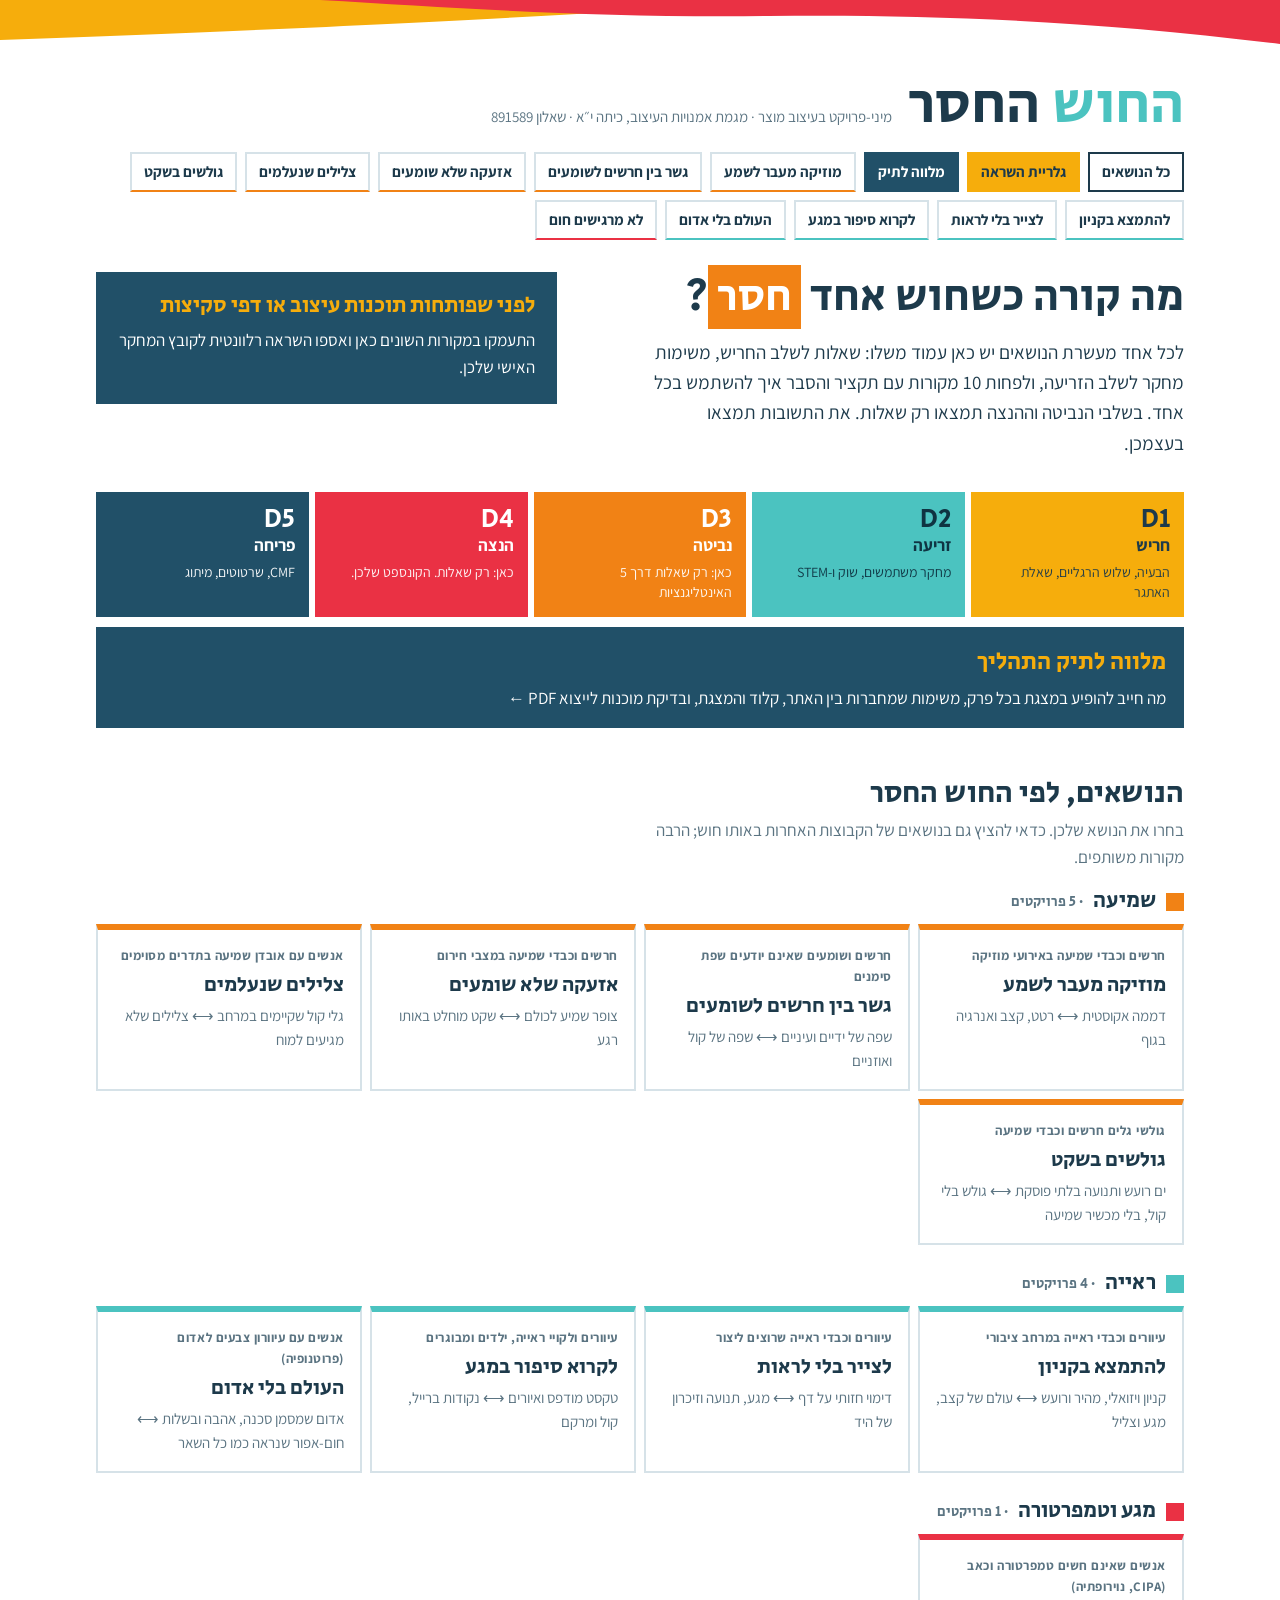
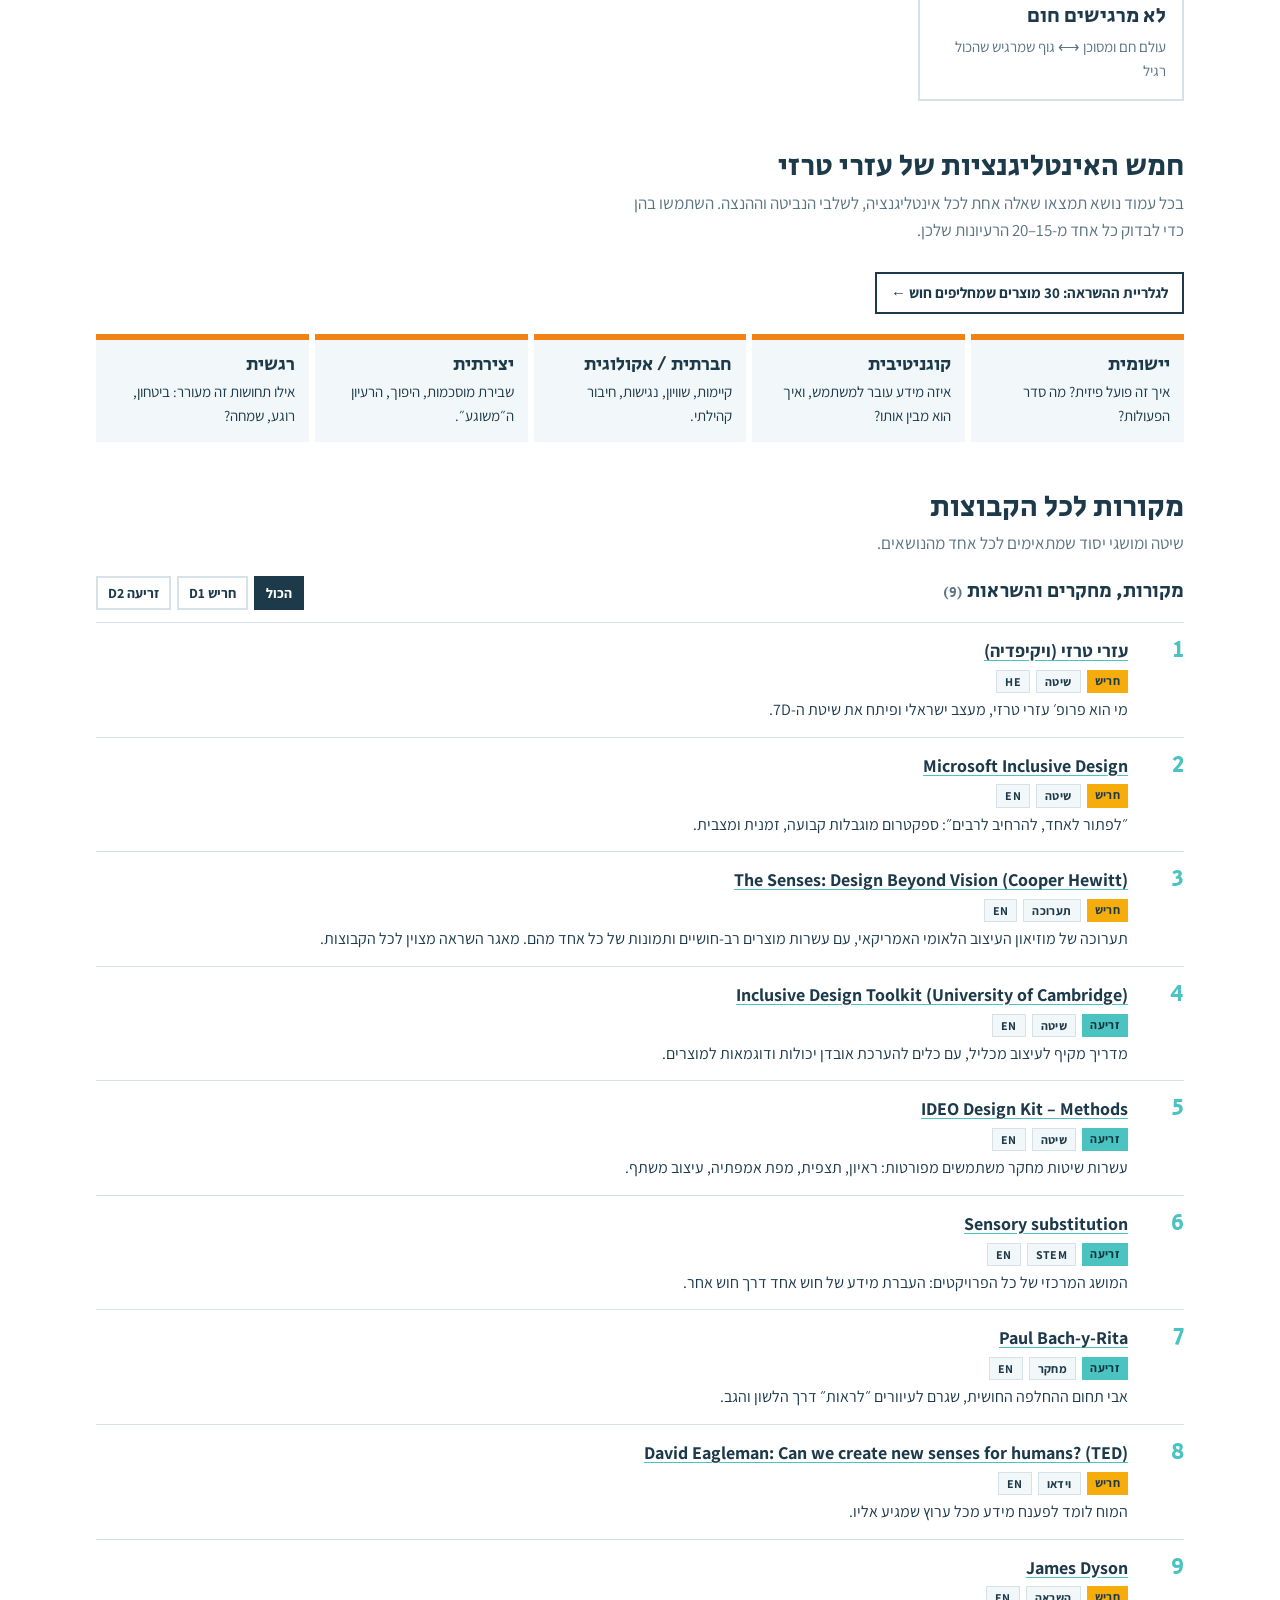
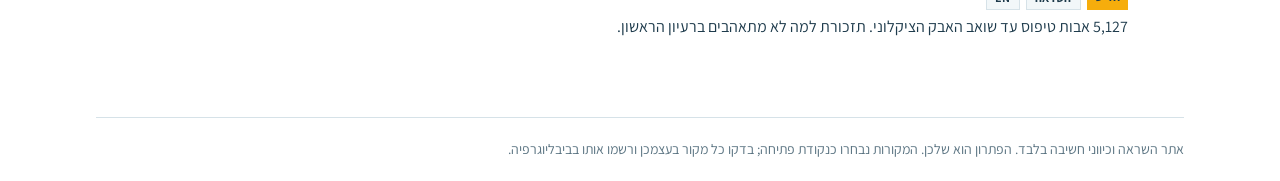
==== commit 5f54b9bb: "Add a companion page for the process portfolio New #tik page, by chapter from cover through D5 and r" ====
--- a/hachush-hachaser/index.html
+++ b/hachush-hachaser/index.html
@@ -182,9 +182,35 @@
 .gi .use{font-size:14px;color:var(--muted)}
 .gi .more{margin-top:auto;font-weight:700;text-decoration:none;color:var(--fg);border-top:1px solid var(--line);padding-top:8px}
 .gi .more:hover{color:var(--orange)}
+.tikcta{display:grid;gap:4px;margin-top:10px;padding:16px 18px;background:var(--navy);color:#fff;text-decoration:none}.tikcta b{font-family:var(--display);font-weight:400;font-size:24px;color:var(--yellow)}.tikcta:hover{outline:3px solid var(--yellow)}
 .pager{display:flex;justify-content:space-between;gap:10px;margin-top:48px;flex-wrap:wrap}
 .pager a{font-weight:700;text-decoration:none;border:2px solid var(--line);padding:10px 14px;max-width:48%}
 .pager a:hover{border-color:var(--fg)}
+/* companion to the process portfolio */
+.tprog{display:flex;align-items:center;gap:12px;margin-top:16px;flex-wrap:wrap}
+.tprog .bar{flex:1;min-width:160px;height:12px;background:var(--soft);border:1px solid var(--line)}
+.tprog .bar span{display:block;height:100%;width:0;background:var(--teal);transition:width .2s}
+.airules{background:var(--navy);color:#fff;padding:18px 20px;margin-top:20px}
+.airules h3{font-size:22px;color:var(--yellow);margin-bottom:8px}
+.airules ol{margin:0;padding-inline-start:22px;display:grid;gap:6px}
+.tjump{display:flex;flex-wrap:wrap;gap:6px;margin-top:20px}
+.tjump a{text-decoration:none;font-weight:700;font-size:15px;padding:6px 12px}
+.stage.tk{margin-top:36px}
+ul.chk{list-style:none;margin:0;padding:0;display:grid;gap:6px}
+ul.chk label{display:flex;gap:10px;align-items:flex-start;cursor:pointer}
+ul.chk input{width:20px;height:20px;accent-color:var(--teal);flex:none;margin-top:3px}
+ul.chk input:checked+span{color:var(--muted);text-decoration:line-through;text-decoration-color:var(--teal)}
+.warnl{border-inline-start:6px solid var(--red);padding:8px 12px;background:var(--soft);font-weight:700}
+.mix{border:2px solid var(--fg);padding:16px}
+.mix .k{display:inline-block;font-size:13px;font-weight:700;background:var(--yellow);color:#1d3a4b;padding:2px 8px;margin-bottom:8px}
+.mix ol{margin:6px 0 0;padding-inline-start:22px;display:grid;gap:6px}
+.mix .trace{margin-top:10px;padding-top:8px;border-top:1px solid var(--line)}
+.prm{background:var(--soft);padding:14px 16px;border-inline-start:6px solid var(--teal)}
+.prm blockquote{margin:8px 0 0;padding:10px 12px;background:var(--bg);border:1px dashed var(--muted);font-size:16px}
+.rub summary{cursor:pointer;font-weight:700;color:var(--muted)}
+.rub table,.rubt{border-collapse:collapse;width:100%;margin-top:8px;font-size:15px}
+.rub td,.rubt td{border-top:1px solid var(--line);padding:6px 4px}
+.rub td:last-child,.rubt td:last-child{width:60px;text-align:center;font-family:var(--display);font-variant-numeric:tabular-nums}
 footer{border-top:1px solid var(--line);padding-block:20px;color:var(--muted);font-size:14px}
 </style>
 </head>
@@ -564,7 +590,7 @@
 
 function nav(active){
   const n=document.getElementById("nav");
-  n.innerHTML = `<a href="#home" ${active==="home"?'aria-current="page"':""}>כל הנושאים</a><a href="#gallery" ${active==="gallery"?'aria-current="page"':""} style="background:var(--yellow);color:#1d3a4b;border-color:var(--yellow)">גלריית השראה</a>` +
+  n.innerHTML = `<a href="#home" ${active==="home"?'aria-current="page"':""}>כל הנושאים</a><a href="#gallery" ${active==="gallery"?'aria-current="page"':""} style="background:var(--yellow);color:#1d3a4b;border-color:var(--yellow)">גלריית השראה</a><a href="#tik" ${active==="tik"?'aria-current="page"':""} style="background:var(--navy);color:#fff;border-color:var(--navy)">מלווה לתיק</a>` +
     PROJECTS.map(p=>`<a href="#${p.id}" ${active===p.id?'aria-current="page"':""} style="border-bottom-color:${SENSES[p.sense].color}">${esc(p.title)}</a>`).join("");
 }
 
@@ -601,8 +627,9 @@
     <div class="ph d2"><div class="n">D2</div><div class="t">זריעה</div><small>מחקר משתמשים, שוק ו-STEM</small></div>
     <div class="ph d3"><div class="n">D3</div><div class="t">נביטה</div><small>כאן: רק שאלות דרך 5 האינטליגנציות</small></div>
     <div class="ph d4"><div class="n">D4</div><div class="t">הנצה</div><small>כאן: רק שאלות. הקונספט שלכן.</small></div>
-    <div class="ph d5 dim"><div class="n">D5</div><div class="t">פריחה</div><small>CMF, שרטוטים, מיתוג</small></div>
+    <div class="ph d5"><div class="n">D5</div><div class="t">פריחה</div><small>CMF, שרטוטים, מיתוג</small></div>
   </div>
+  <a class="tikcta" href="#tik"><b>מלווה לתיק התהליך</b><span>מה חייב להופיע במצגת בכל פרק, משימות שמחברות בין האתר, קלוד והמצגת, ובדיקת מוכנות לייצוא PDF ←</span></a>
   <h2 class="sec">הנושאים, לפי החוש החסר</h2>
   <p class="sec-sub">בחרו את הנושא שלכן. כדאי להציץ גם בנושאים של הקבוצות האחרות באותו חוש; הרבה מקורות משותפים.</p>
   <div class="senses">${groups}</div>
@@ -663,6 +690,7 @@
       <li>האם הוא הבין מה לעשות בשלוש השניות הראשונות?</li></ul></div>
   </div></section>
 
+  <a class="tikcta" href="#tik" style="margin-top:40px"><b>מה מכל זה נכנס לתיק?</b><span>למלווה לתיק התהליך: רשימת בדיקה, משימות משולבות ופרומפטים לכל פרק ←</span></a>
   <div class="pager"><a href="#${prev.id}">→ ${esc(prev.title)}</a><a href="#${next.id}">${esc(next.title)} ←</a></div>`;
 }
 
@@ -693,10 +721,102 @@
   }));
 }
 
+/* ---------- מלווה לתיק התהליך (המצגת) ---------- */
+const TIK = [
+{id:"t0",n:"פתיחה",t:"שער, תוכן ומבוא",bg:"var(--navy)",ink:"#fff",pages:"2 עד 3 שקפים",
+ must:["שקף שער: שם הפרויקט, המגמה, שאלון 891589, שמות ות״ז, שם המורה, תאריך ושנה","גריד נקי, היררכיה טיפוגרפית ברורה וסמליל ראשוני לפרויקט","תוכן עניינים ממוספר לפי שלבי 7D, עם מספרי עמודים שתואמים ל-PDF","מבוא: רקע, הקשר האישי שלכן לנושא, והחיבור לתמה (חיבורים או ניגודים)","חצי פסקה על שיטות העבודה שבחרתן","המבוא נערך ונחתם מחדש בסוף הפרויקט"],
+ task:{h:"המשפט האישי",steps:["לפני שפותחות את קלוד: כתבו בעצמכן שלושה משפטים על הסיבה שהנושא נוגע בכן.","רק אחרי זה, הדביקו אותם לקלוד עם הפרומפט שלמטה. הוא ישאל שלוש שאלות על החיבור לתמה.","ענו על השאלות במילים שלכן, וערכו את המבוא לפי התשובות."],trace:"בהערות הדובר של שקף המבוא: שלושת המשפטים המקוריים, שלוש השאלות של קלוד והתשובות שלכן."},
+ prompt:"אתה מנחה בעיצוב מוצר. אלה שלושה משפטים שכתבתי על הקשר האישי שלי לנושא [הנושא]: [המשפטים]. אל תשכתב אותם ואל תכתוב לי מבוא. שאל אותי שלוש שאלות, אחת בכל פעם, שיעזרו לי לדייק את החיבור לתמה ״חיבורים״ או ״ניגודים״.",
+ rub:[["שער ותוכן עניינים: מלאים, מדויקים, בגריד",3],["מבוא: קול אישי וחיבור ברור לתמה",2]]},
+{id:"t1",n:"D1",t:"חריש",bg:"var(--d1)",ink:"#1d3a4b",pages:"1 עד 2 שקפים + נספח",
+ must:["הבעיה: מה לא עובד כרגע, ועל איזה פער הפרויקט עונה","שלוש הרגליים: קהל יעד, נושא וכאב, אילוץ סביבתי או זמני","שאלת האתגר בתבנית המחייבת: כיצד נוכל ל… את… עבור… תוך…?","גבולות גזרה: מה הפרויקט לא מתיימר לפתור","נספח: מפת חשיבה ולוח השראה ראשוני"],
+ task:{h:"שאלת אתגר בשלוש גרסאות",steps:["בעמוד הנושא שלכן באתר, בחרו שתיים משאלות הכאב שהכי מדברות אליכן. העתיקו אותן לשקף, וכתבו ליד כל אחת למה בחרתן בה.","נסחו גרסה 1 של שאלת האתגר בבונה שבעמוד הנושא, והדביקו אותה בשקף.","בקשו מקלוד לבקר את השאלה, בלי לשכתב אותה (הפרומפט למטה). נסחו גרסה 2 בעצמכן.","אחרי שיחה עם משתמשת או משתמש אמיתיים, נסחו גרסה 3."],trace:"שלוש הגרסאות זו מתחת לזו, ומתחת לכל אחת משפט: מה שיניתי ולמה."},
+ prompt:"זו שאלת האתגר שלי לפרויקט עיצוב מוצר: [השאלה]. אל תנסח אותה מחדש ואל תציע פתרון. הצבע על שני מקומות שבהם היא רחבה מדי או כבר מרמזת על פתרון, ושאל אותי שאלה אחת על קהל היעד.",
+ rub:[["בעיה אמיתית ומבוססת, לא הנחה",5],["שאלת אתגר מדויקת, בתבנית, בלי פתרון מובלע",6],["גבולות גזרה ונספח מפת חשיבה",4]]},
+{id:"t2",n:"D2",t:"זריעה",bg:"var(--d2)",ink:"#0f3442",pages:"4 עד 6 שקפים",
+ must:["לפחות שניים משלושת כלי המחקר: משתמשים, שוק, STEM","אם בחרתן במחקר משתמשים: פרסונה, מפת אמפתיה ותיעוד שטח עם ציטוטים אמיתיים או צילומים","טבלת בנצ׳מרק של 3 עד 4 מוצרים: יתרונות, חסרונות, ולמה הם לא עונים עד הסוף","מחקר חומרים או מנגנונים מעולמות ה-STEM","עמוד תובנות: מה בדקנו ← מה גילינו ← מה המסקנה העיצובית","2 עד 3 הזדמנויות לפעולה"],
+ task:{h:"3 מתוך 10, ועוד 1 משלכן",steps:["מתוך המקורות בעמוד הנושא שלכן, בחרו שלושה. לכל אחד בשקף: צילום מסך או ציטוט, ומשפט אחד במילים שלכן: מה זה אומר על המשתמש שלי?","הוסיפו מקור אחד שמצאתן בעצמכן, שלא מופיע באתר ולא הגיע מקלוד.","מגלריית ההשראה, בחרו שני מוצרים לטבלת הבנצ׳מרק. לכל אחד כתבו מה הוא מפספס.","אחרי הראיון, השתמשו בקלוד רק כדי לקבל שאלות המשך (הפרומפט למטה), וחזרו למרואיין."],trace:"כל מקור בתיק מופיע עם קישור ומשפט שלכן. מקור בלי משפט שלכן לא נספר."},
+ prompt:"אני חוקרת את הנושא [הנושא] לפרויקט עיצוב מוצר. זה סיכום הראיון שערכתי: [הסיכום]. אל תסיק מסקנות בשבילי ואל תציע מוצר. שאל אותי שלוש שאלות המשך שכדאי שאשאל את המרואיין בפעם הבאה, ואמור מה לא שאלתי.",
+ warn:"ציטוטים, ראיונות, תצפיות וצילומים מגיעים רק מהעולם האמיתי. פרסונה שבינה המציאה אינה מחקר משתמשים.",
+ rub:[["מחקר משתמשים אמיתי, עם ציטוטים ותיעוד",8],["בנצ׳מרק ביקורתי, לא רק תיאור",5],["מחקר STEM שמשפיע על ההחלטות",5],["עמוד תובנות והזדמנויות לפעולה",7]]},
+{id:"t3",n:"D3",t:"נביטה",bg:"var(--d3)",ink:"#fff",pages:"3 עד 5 שקפים",nosol:true,
+ must:["15 עד 20 רעיונות שונים, ממוספרים, בסקיצות יד או בפתקיות","כל רעיון עבר דרך חמש האינטליגנציות","תרחישי שימוש ראשוניים: מתי שולפים, איפה מניחים, איך אוחזים"],
+ task:{h:"הרעיונות שלכן, השאלות של קלוד",steps:["כבו מסכים. שימו טיימר ל-10 דקות ושרטטו כמה שיותר רעיונות ביד.","בחרו חמישה רעיונות. לכל אחד, בקשו מקלוד שאלה אחת לפי אחת האינטליגנציות (הפרומפט למטה). קלוד לא מציע רעיונות בשלב הזה.","ענו על כל שאלה בכתב יד, ליד הסקיצה."],trace:"עמודי הסקיצות מצולמים בתיק, עם שאלות קלוד בגופן קטן לידן."},
+ prompt:"אני בשלב רעיונאות בפרויקט עיצוב מוצר בנושא [הנושא]. אסור לך להציע רעיונות, פתרונות או דוגמאות למוצרים. זה הרעיון שלי במשפט: [הרעיון]. שאל אותי שאלה אחת בלבד מנקודת המבט של האינטליגנציה ה[יישומית / קוגניטיבית / חברתית / יצירתית / רגשית] של עזרי טרזי, וחכה לתשובה שלי.",
+ rub:[["כמות וגיוון: 15 עד 20 רעיונות שונים באמת",6],["שימוש אמיתי בחמש האינטליגנציות",5],["תרחישי שימוש",4]]},
+{id:"t4",n:"D4",t:"הנצה",bg:"var(--d4)",ink:"#fff",pages:"3 עד 5 שקפים",nosol:true,
+ must:["מטריצת החלטה ל-3 כיוונים: מענה לכאב, היתכנות, חדשנות, חוויית משתמש","נימוק מפורט לבחירת הקונספט","סטוריבורד של 4 עד 6 פריימים","צילומי מודלים מהירים בקנה מידה 1:1, ובדיקת אחיזה ומידות","עיצוב משתף: משוב של משתמש אמיתי, ומה שיניתן בעקבותיו"],
+ task:{h:"המודל מדבר",steps:["בנו מודל מקרטון או מנייר לפני כל הדמיה במחשב.","הניחו אותו בידיים של משתמש אמיתי. תעדו שלושה ציטוטים: מה היה לא נוח? מה הפתיע?","השתמשו בקלוד רק כדי לנסח את עמודות טבלת ההחלטה (הפרומפט למטה). את הציונים בטבלה אתן נותנות."],trace:"צילום של המשתמש עם המודל (באישורו), שלושת הציטוטים, ומודל לפני ואחרי המשוב."},
+ prompt:"אני משווה בין שלושה כיווני קונספט בפרויקט עיצוב מוצר בנושא [הנושא]. אל תדרג אותם, אל תמליץ ואל תציע כיוון חדש. עזור לי לנסח ארבעה קריטריונים מדידים לטבלת החלטה, ושאל אותי מה הכי חשוב למשתמש שלי.",
+ rub:[["מטריצה ונימוק משכנע",5],["מודלים 1:1 ובדיקה ארגונומית",5],["משוב משתמש ושינויים מתועדים",5]]},
+{id:"t5",n:"D5",t:"פריחה",bg:"#215068",ink:"#fff",pages:"3 עד 5 שקפים",
+ must:["שרטוטים: מבטים אורתוגרפיים, איזומטריה או הדמיה","CMF מנומק: חומר, צבע וגימור, עם תכונות STEM (משקל, גמישות, ניקוי)","מידות אנתרופומטריות: כף יד, טווחי הגעה, זוויות שימוש","שפה גרפית: לוגו, טיפוגרפיה, ועוד כרזה, אריזה או דף הוראות","מבחן שלוש השניות: משתמש מבין מה לעשות בלי לקרוא מילה"],
+ task:{h:"בוחן קשוח",steps:["כתבו בעצמכן את נימוק ה-CMF.","בקשו מקלוד לשחק בוחן בבגרות ולמצוא שלוש חולשות בנימוק (הפרומפט למטה). הוא לא מציע חומר אחר.","החליטו בעצמכן מה לתקן ומה להשאיר.","אם השתמשתן בהדמיה או בתמונה שבינה יצרה, הציגו אותה ליד הסקיצה שלכן, מסומנת."],trace:"נימוק ה-CMF לפני ואחרי, וטבלה קטנה: מה קיבלתי מהביקורת ומה דחיתי, ולמה."},
+ prompt:"אתה בוחן בבגרות בעיצוב מוצר. זו שאלת האתגר שלי: [השאלה]. וזה הנימוק שלי לבחירת החומרים והגימור: [הנימוק]. מצא שלוש חולשות בנימוק. אל תציע חומר אחר ואל תכתוב את הנימוק מחדש.",
+ rub:[["שרטוטים והדמיות ברורים ומדויקים",5],["CMF ומידות מנומקים ב-STEM",5],["שפה גרפית ומבחן שלוש השניות",5]]},
+{id:"t6",n:"סיכום",t:"רפלקציה ושקיפות בינה",bg:"var(--fg)",ink:"var(--bg)",pages:"1 עד 2 שקפים + נספחים",
+ must:["רפלקציה: מה התחדש, אילו כשלים התגלו במודלים, מה הייתן משנות עם עוד חודש","רשימת כלי הבינה שהשתמשתן בהם","שרשרת פרומפטים לדוגמה לפי CLEAR או RTFC","הסבר ביקורתי: איפה הבינה עזרה, איפה טעתה או הסיטה, ואיזה שיקול דעת הפעלתן","ביבליוגרפיה תקינה, כולל המקורות שבחרתן מהאתר","נספחים: שאלונים, תמלולים, יומן עבודה וטופס הערכת צוות"],
+ task:{h:"יומן בינה",steps:["מהיום הראשון, החזיקו שקף אחרון בשם ״יומן בינה״. בכל שימוש רשמו: תאריך, שלב, מה שאלתי, מה קיבלתי, ומה עשיתי עם זה (קיבלתי, שיניתי או דחיתי).","בסוף הפרויקט בחרו שרשרת אחת מהיומן ונתחו אותה בשקף השקיפות.","בקשו מקלוד שאלות על היומן (הפרומפט למטה), וכתבו את הרפלקציה בעצמכן."],trace:"היומן עצמו, מלא מהחריש ועד הפריחה."},
+ prompt:"זה יומן השימוש שלי בבינה מלאכותית לאורך פרויקט עיצוב מוצר: [היומן]. אל תכתוב לי רפלקציה. שאל אותי שלוש שאלות שיעזרו לי לראות איפה סמכתי על הבינה יותר מדי, ואיפה השיקול שלי שינה את התוצאה.",
+ rub:[["רפלקציה כנה וספציפית",4],["שקיפות בינה: יומן, שרשרת פרומפטים וביקורת",4],["ביבליוגרפיה ונספחים",2]]}
+];
+const PDFCHECK = ["כל השקפים על אותו גריד, עם אותם שוליים ואותה היררכיה טיפוגרפית","מספרי העמודים ב-PDF תואמים לתוכן העניינים","כל טקסט שהגיע מבינה מסומן, ולידו משפט שלכן","לכל תמונה שלא צילמתן יש קרדיט או קישור","הקישורים בתיק לחיצים","צילומי הסקיצות והמודלים חדים ומוארים","ייצוא: קובץ ← הורדה ← מסמך PDF, קובץ אחד","שם הקובץ: שם-הפרויקט_שמות-התלמידות.pdf","פתחתן את ה-PDF ובדקתן שהעברית והגופנים לא נשברו","אין שגיאות כתיב (הקריאו בקול שקף אחד אחרי השני)"];
+const OFFICIAL = [
+ {t:"תרשים שלבי 7D (מפמ״ר אמנויות העיצוב)",u:"https://meyda.education.gov.il/files/MadaTech/Megamat_Omanuiot_haitzuv/tohniot_limudim/gimel/2019_20/Diagram_D7.pdf",s:"מה משרד החינוך מצפה לראות בכל שלב, מהחריש ועד ההבשלה."},
+ {t:"מתווה הערכה חלופית: מיני-פרויקטים (מפמ״ר)",u:"https://meyda.education.gov.il/files/Pop/0files/omanot-itzuv/high-school/mitve-hit-tashpaz.pdf",s:"הדרישות הרשמיות: שיטת מחקר, תיק תהליך כקובץ PDF אחד, רפלקציה ומחוון."},
+ {t:"קורס ה-7D של עזרי טרזי (קמפוס IL)",u:"https://campus.gov.il/course/course-v1-edu-edu013/",s:"קורס דיגיטלי חינמי עם סרטונים על כל שלב בשיטה."}
+];
+
+function tik(){
+  nav("tik");
+  const ck = store.get("tik",{});
+  const total = TIK.reduce((a,c)=>a+c.must.length,0)+PDFCHECK.length;
+  const box=(key,txt)=>`<li><label><input type="checkbox" data-ck="${key}" ${ck[key]?"checked":""}><span>${esc(txt)}</span></label></li>`;
+  const sum = TIK.reduce((a,c)=>a+c.rub.reduce((x,r)=>x+r[1],0),0);
+  return `<div class="crumb"><a href="#home">כל הנושאים</a> · מלווה לתיק</div>
+  <h2 class="ptitle">מלווה לתיק התהליך</h2>
+  <p class="sec-sub" style="margin-top:10px">התיק הוא המצגת שלכן. היא גדלה לאורך הפרויקט, ובסוף יוצאת כקובץ PDF אחד. כאן, לכל פרק: מה חייב להופיע בשקפים, משימה שמחברת בין האתר, קלוד והמצגת, וטיוטת מחוון. סמנו מה כבר נמצא בתיק. הסימון נשמר רק בדפדפן שלכן.</p>
+  <div class="tprog" aria-live="polite"><div class="bar"><span id="tik-bar"></span></div><b id="tik-count"></b></div>
+  <div class="airules"><h3>שלושה כללים לעבודה עם קלוד בתיק</h3><ol>
+    <li><b>קלוד שואל, אתן עונות.</b> בנביטה ובהנצה הוא לא מציע רעיונות או פתרונות.</li>
+    <li><b>כל טקסט מבינה מסומן.</b> תווית ״בינה״ או צבע אחר, ולידו משפט שלכן: מה שיניתן ולמה.</li>
+    <li><b>המשתמשים אמיתיים.</b> ציטוטים, ראיונות, תצפיות וצילומים מגיעים רק מהעולם.</li></ol>
+    <p class="note" style="color:inherit;opacity:.85;margin-top:8px">את כל השימושים רושמות ב״יומן בינה״, השקף האחרון בתיק (פרק הסיכום).</p></div>
+  <nav class="tjump" aria-label="פרקי התיק">${TIK.map(c=>`<a href="#tik" data-jump="${c.id}" style="background:${c.bg};color:${c.ink}">${c.n==="פתיחה"||c.n==="סיכום"?esc(c.n):c.n+" "+esc(c.t)}</a>`).join("")}<a href="#tik" data-jump="pdf" style="border:2px solid var(--fg)">ייצוא PDF</a></nav>
+  ${TIK.map(c=>`<section class="stage tk" id="${c.id}"><aside style="background:${c.bg};color:${c.ink}"><div class="n">${c.n.length<4?c.n:""}</div><div class="t">${esc(c.t)}</div><small>${esc(c.pages)}</small></aside><div>
+    ${c.nosol?`<div class="nosol"><b>כאן אין פתרונות.</b>לא מהאתר ולא מקלוד. הרעיונות שלכן בלבד.</div>`:""}
+    <div><h3>מה חייב להופיע בתיק</h3><ul class="chk">${c.must.map((m,i)=>box(c.id+"-"+i,m)).join("")}</ul></div>
+    ${c.warn?`<p class="warnl">${esc(c.warn)}</p>`:""}
+    <div class="mix"><span class="k">משימה משולבת: אתר · קלוד · מצגת</span><h3>${esc(c.task.h)}</h3><ol>${c.task.steps.map(s=>`<li>${esc(s)}</li>`).join("")}</ol>
+      <p class="trace"><b>מה רואים בתיק:</b> ${esc(c.task.trace)}</p></div>
+    <div class="prm"><h4>פרומפט לקלוד</h4><p class="note">החליפו את מה שבסוגריים המרובעים. הפרומפט מבקש שאלות, לא תשובות.</p><blockquote id="pr-${c.id}">${esc(c.prompt)}</blockquote>
+      <div class="row"><button class="btn" type="button" data-copy="pr-${c.id}">העתקה</button><span class="note" data-msg="pr-${c.id}"></span></div></div>
+    <details class="rub"><summary>טיוטת מחוון לפרק · ${c.rub.reduce((x,r)=>x+r[1],0)} נק׳</summary><table><tbody>${c.rub.map(r=>`<tr><td>${esc(r[0])}</td><td>${r[1]}</td></tr>`).join("")}</tbody></table></details>
+  </div></section>`).join("")}
+  <section class="stage tk" id="pdf"><aside style="background:var(--soft);color:var(--fg);border:2px solid var(--fg)"><div class="t">ייצוא ל-PDF</div><small>לפני ההגשה</small></aside><div>
+    <div><h3>בדיקת מוכנות</h3><ul class="chk">${PDFCHECK.map((m,i)=>box("pdf-"+i,m)).join("")}</ul></div>
+    <div><h3>מחוון התיק: ${sum} נק׳</h3><p class="note">טיוטה לפי מבנה התיק, על בסיס דרישות המפמ״ר (המחוון נכתב בידי המורה). הדגם, לוח הפרזנטציה והפיץ׳ נבדקים בנפרד.</p>
+      <table class="rubt"><tbody>${TIK.map(c=>`<tr><td>${esc(c.n==="פתיחה"||c.n==="סיכום"?c.t:c.n+" "+c.t)}</td><td>${c.rub.reduce((x,r)=>x+r[1],0)}</td></tr>`).join("")}</tbody></table></div>
+    <div><h3>מקורות רשמיים</h3><ol class="links">${OFFICIAL.map(o=>`<li><div><a class="t" href="${esc(o.u)}" target="_blank" rel="noopener">${esc(o.t)}</a><p>${esc(o.s)}</p></div></li>`).join("")}</ol></div>
+  </div></section>`;
+}
+function wireTik(){
+  const all=[...document.querySelectorAll("[data-ck]")];
+  const upd=()=>{const n=all.filter(c=>c.checked).length;document.getElementById("tik-count").textContent=`${n} מתוך ${all.length} בתיק`;document.getElementById("tik-bar").style.width=(100*n/all.length)+"%";};
+  all.forEach(c=>c.addEventListener("change",()=>{const d=store.get("tik",{});d[c.dataset.ck]=c.checked;store.set("tik",d);upd();}));
+  upd();
+  document.querySelectorAll("[data-jump]").forEach(a=>a.addEventListener("click",e=>{e.preventDefault();document.getElementById(a.dataset.jump).scrollIntoView();}));
+  document.querySelectorAll("[data-copy]").forEach(b=>b.addEventListener("click",()=>{
+    const el=document.getElementById(b.dataset.copy), msg=document.querySelector(`[data-msg="${b.dataset.copy}"]`);
+    navigator.clipboard.writeText(el.textContent).then(()=>msg.textContent="הועתק").catch(()=>{const r=document.createRange();r.selectNodeContents(el);const s=getSelection();s.removeAllRanges();s.addRange(r);msg.textContent="מסומן. אפשר להעתיק ידנית.";});
+  }));
+}
+
 function route(){
   const id=(location.hash||"#home").slice(1);
   const p=PROJECTS.find(x=>x.id===id);
   const app=document.getElementById("app");
+  if(id==="tik"){app.innerHTML=tik();wireTik();document.title="מלווה לתיק · החוש החסר";window.scrollTo(0,0);return;}
   if(id==="gallery"){app.innerHTML=gallery();wireGallery();document.title="גלריית השראה · החוש החסר";window.scrollTo(0,0);return;}
   app.innerHTML = p ? project(p) : home();
   wire(p);
@@ -706,5 +826,6 @@
 window.addEventListener("hashchange",route);
 route();
 </script>
+
 </body>
 </html>
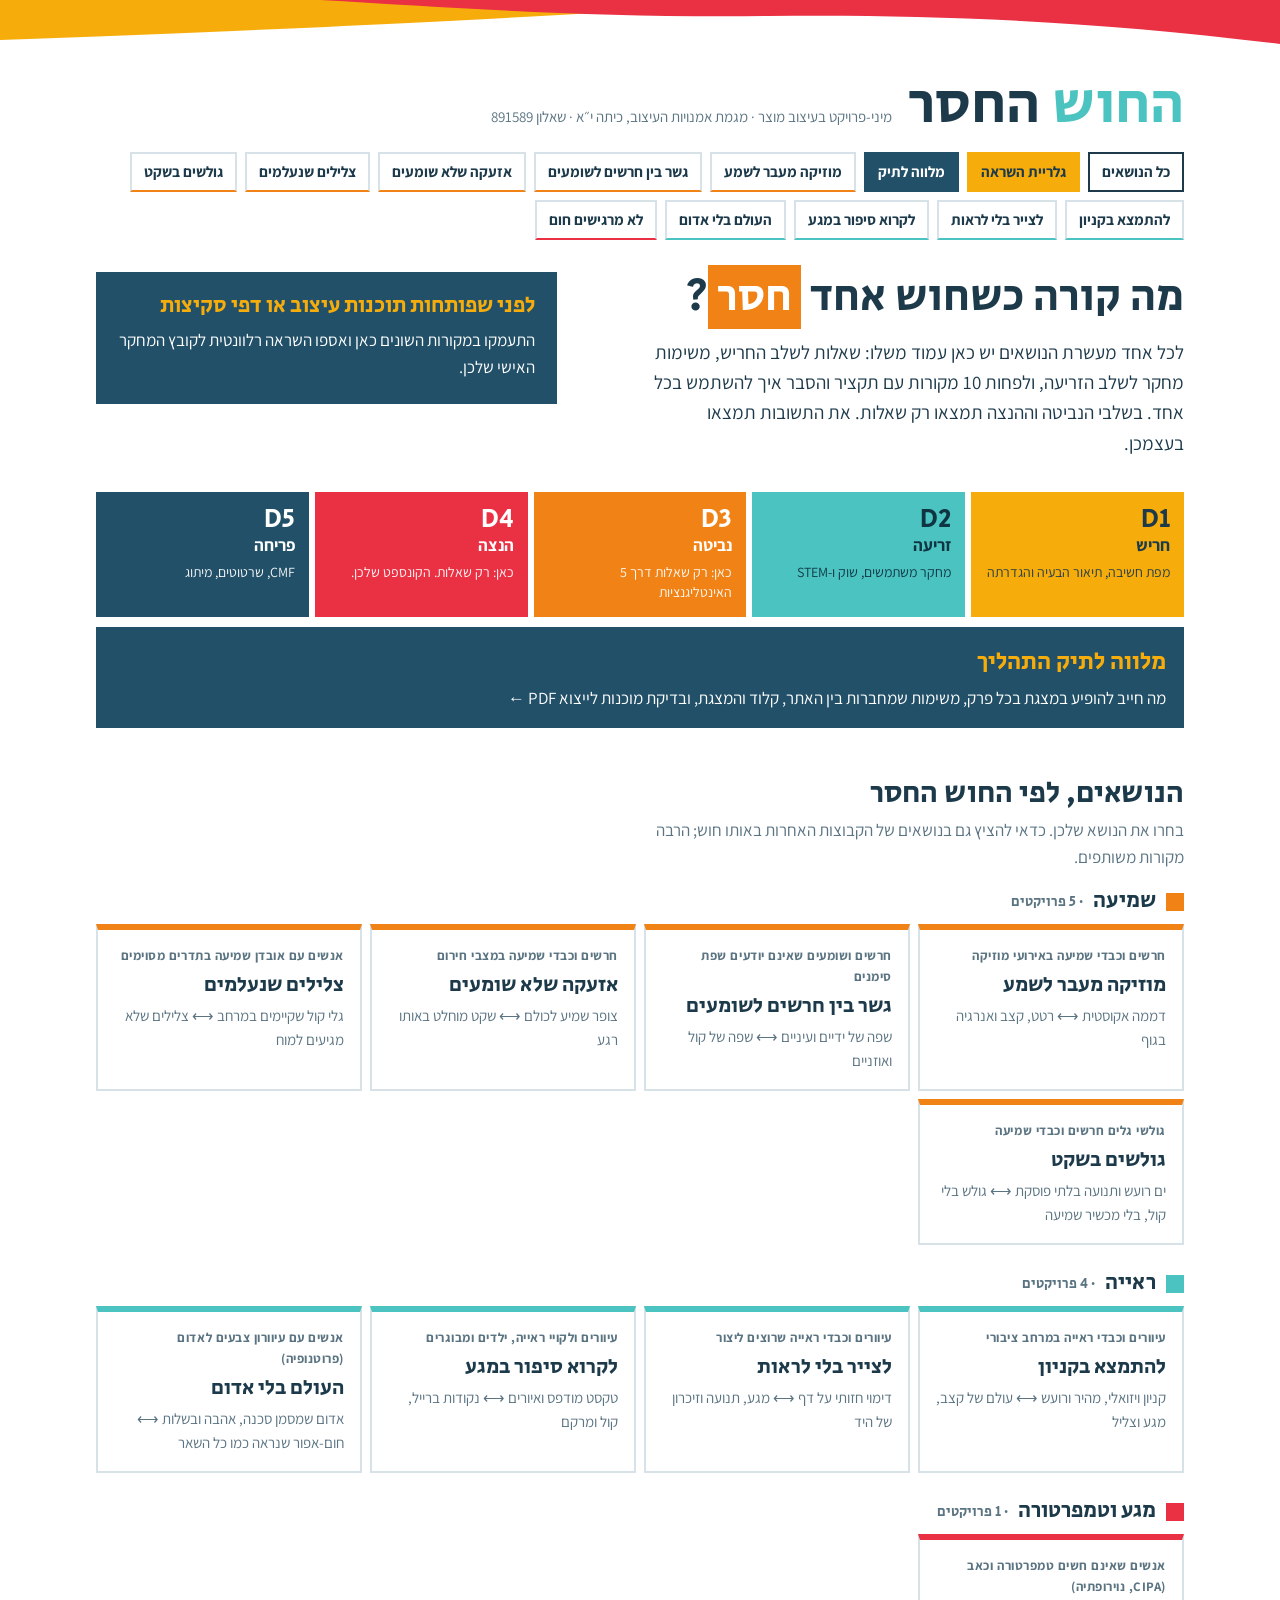
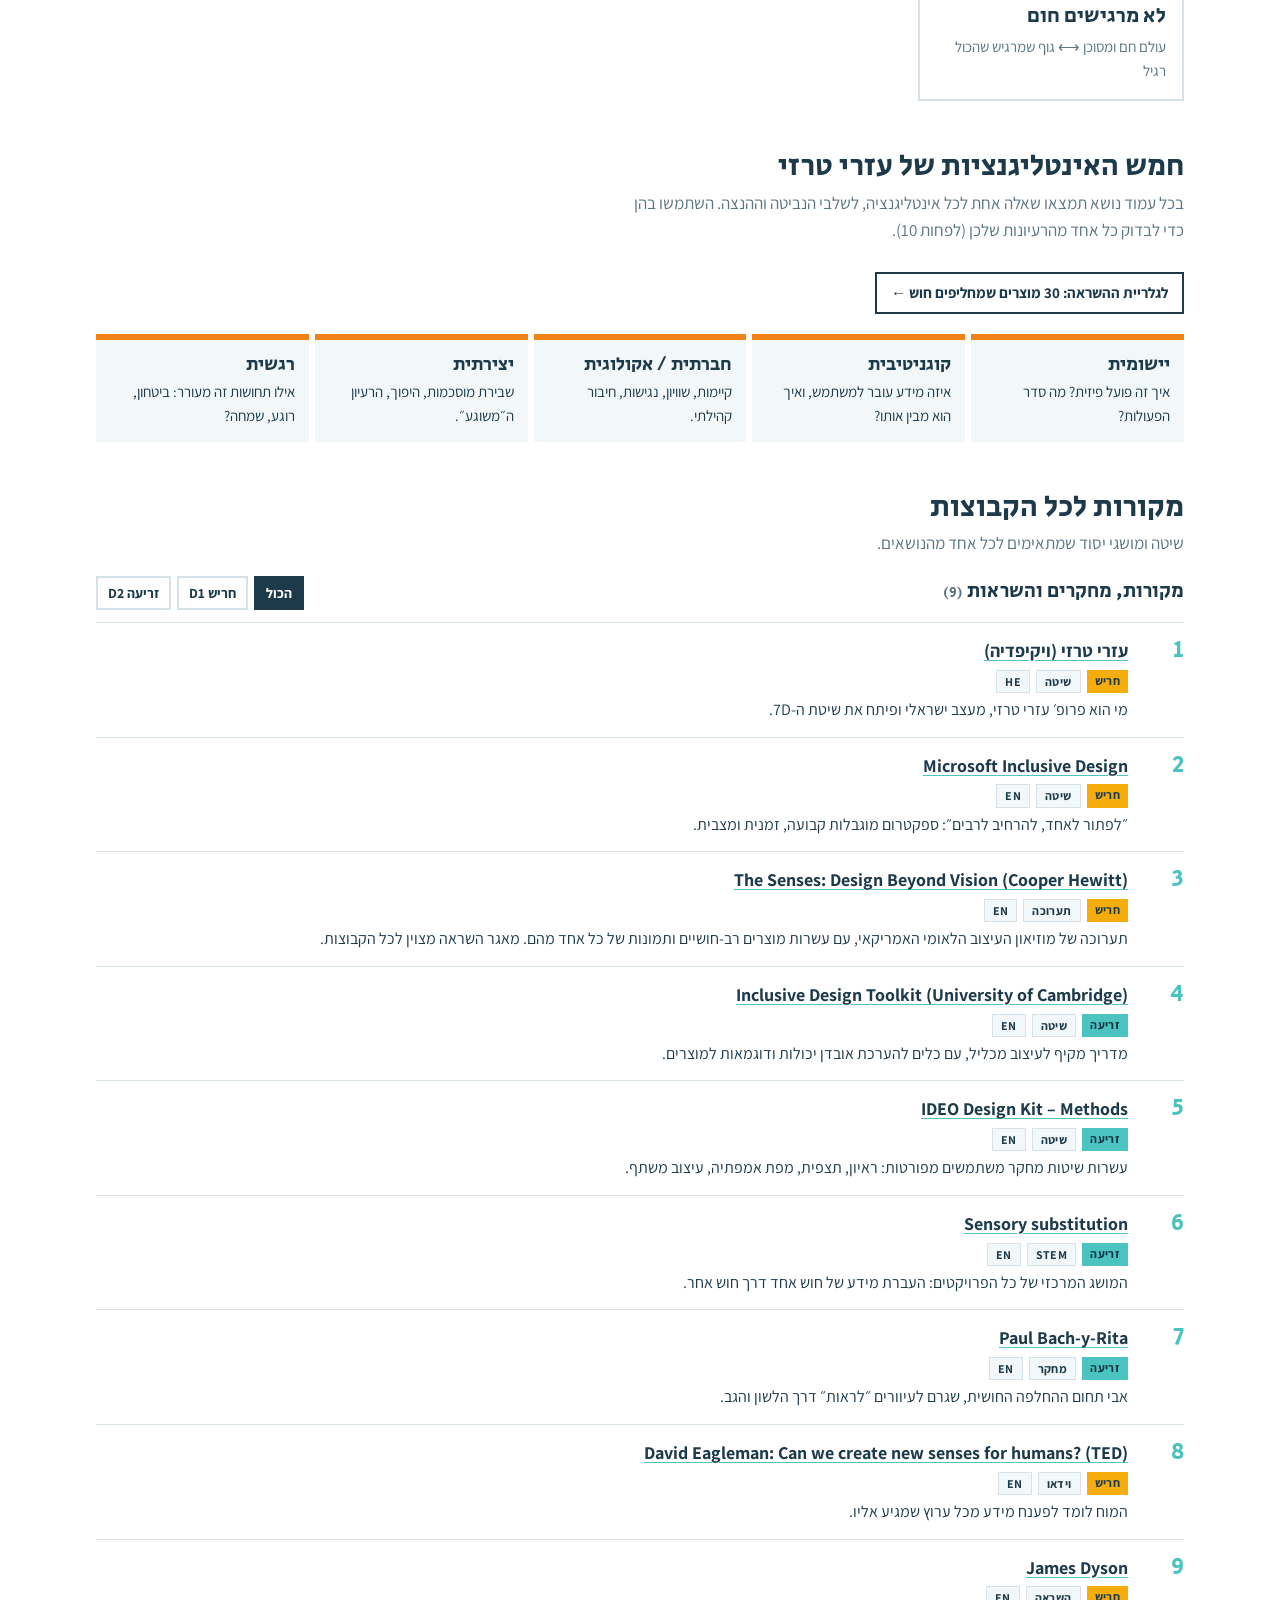
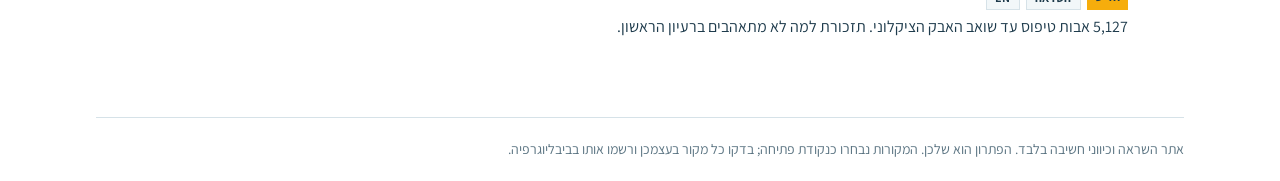
==== commit cef69e0f: "Align the portfolio companion to the actual deck slides Chapters now follow the template's 26 slides" ====
--- a/hachush-hachaser/index.html
+++ b/hachush-hachaser/index.html
@@ -205,6 +205,9 @@
 .mix .k{display:inline-block;font-size:13px;font-weight:700;background:var(--yellow);color:#1d3a4b;padding:2px 8px;margin-bottom:8px}
 .mix ol{margin:6px 0 0;padding-inline-start:22px;display:grid;gap:6px}
 .mix .trace{margin-top:10px;padding-top:8px;border-top:1px solid var(--line)}
+.sl{display:inline-block;font-size:13px;background:var(--soft);border:1px solid var(--line);padding:0 6px;margin-inline-end:4px;white-space:nowrap}
+.xq{background:var(--yellow);color:#1d3a4b;padding:16px}
+.xq ol{margin:6px 0 0;padding-inline-start:22px;display:grid;gap:4px;font-weight:700}
 .prm{background:var(--soft);padding:14px 16px;border-inline-start:6px solid var(--teal)}
 .prm blockquote{margin:8px 0 0;padding:10px 12px;background:var(--bg);border:1px dashed var(--muted);font-size:16px}
 .rub summary{cursor:pointer;font-weight:700;color:var(--muted)}
@@ -623,7 +626,7 @@
     <div class="qbox"><h3>לפני שפותחות תוכנות עיצוב או דפי סקיצות</h3><p>התעמקו במקורות השונים כאן ואספו השראה רלוונטית לקובץ המחקר האישי שלכן.</p></div>
   </section>
   <div class="phases" aria-label="שלבי 7D בתיק">
-    <div class="ph d1"><div class="n">D1</div><div class="t">חריש</div><small>הבעיה, שלוש הרגליים, שאלת האתגר</small></div>
+    <div class="ph d1"><div class="n">D1</div><div class="t">חריש</div><small>מפת חשיבה, תיאור הבעיה והגדרתה</small></div>
     <div class="ph d2"><div class="n">D2</div><div class="t">זריעה</div><small>מחקר משתמשים, שוק ו-STEM</small></div>
     <div class="ph d3"><div class="n">D3</div><div class="t">נביטה</div><small>כאן: רק שאלות דרך 5 האינטליגנציות</small></div>
     <div class="ph d4"><div class="n">D4</div><div class="t">הנצה</div><small>כאן: רק שאלות. הקונספט שלכן.</small></div>
@@ -634,7 +637,7 @@
   <p class="sec-sub">בחרו את הנושא שלכן. כדאי להציץ גם בנושאים של הקבוצות האחרות באותו חוש; הרבה מקורות משותפים.</p>
   <div class="senses">${groups}</div>
   <h2 class="sec">חמש האינטליגנציות של עזרי טרזי</h2>
-  <p class="sec-sub">בכל עמוד נושא תמצאו שאלה אחת לכל אינטליגנציה, לשלבי הנביטה וההנצה. השתמשו בהן כדי לבדוק כל אחד מ-15–20 הרעיונות שלכן.</p>
+  <p class="sec-sub">בכל עמוד נושא תמצאו שאלה אחת לכל אינטליגנציה, לשלבי הנביטה וההנצה. השתמשו בהן כדי לבדוק כל אחד מהרעיונות שלכן (לפחות 10).</p>
   <p style="margin-top:28px"><a class="btn" href="#gallery" style="text-decoration:none;display:inline-block">לגלריית ההשראה: ${GALLERY.length} מוצרים שמחליפים חוש ←</a></p>
   <div class="intel" style="margin-top:20px">${INTEL.map(i=>`<div class="in"><h4>${i.n}</h4><p>${i.d}</p></div>`).join("")}</div>
   <h2 class="sec">מקורות לכל הקבוצות</h2>
@@ -657,12 +660,12 @@
     <div><h3>מה לא עובד כרגע?</h3><ul class="q">${p.d1.pain.map(q=>`<li>${esc(q)}</li>`).join("")}</ul></div>
     <div><h3>בסיס שלוש הרגליים</h3><p class="note" style="margin-bottom:8px">אפשרויות לבחירה. בחרו אחת מכל רגל, ודייקו.</p>
       <div class="legs">${p.d1.legs.map((l,i)=>`<div class="leg"><b>${legsNames[i]}</b><p>${esc(l)}</p></div>`).join("")}</div></div>
-    <div class="builder"><h3>בונה שאלת האתגר</h3><p class="note">התבנית המחייבת. מה שתכתבו נשמר רק בדפדפן שלכן.</p>
+    <div class="builder"><h3>בונה שאלת המחקר</h3><p class="note">התבנית של שקף 6 במצגת. מה שתכתבו נשמר רק בדפדפן שלכן.</p>
       <div class="grid">
         <label for="cq-v-${p.id}">כיצד נוכל ל… (פועל)<input id="cq-v-${p.id}" data-k="v" value="${esc(cq.v)}" placeholder="לדוגמה: להנגיש, לחבר, לצמצם"></label>
         <label for="cq-x-${p.id}">את… (הבעיה)<input id="cq-x-${p.id}" data-k="x" value="${esc(cq.x)}"></label>
         <label for="cq-w-${p.id}">עבור… (קהל היעד)<input id="cq-w-${p.id}" data-k="w" value="${esc(cq.w)}"></label>
-        <label for="cq-c-${p.id}">תוך… (אילוץ / הזדמנות / חיבור)<input id="cq-c-${p.id}" data-k="c" value="${esc(cq.c)}"></label>
+        <label for="cq-c-${p.id}">ובכך… (מה ישתנה)<input id="cq-c-${p.id}" data-k="c" value="${esc(cq.c)}"></label>
       </div>
       <p class="out" id="cq-out" aria-live="polite"></p>
       <div class="row"><button class="btn" type="button" id="cq-copy">העתקה</button><span class="note" id="cq-msg"></span></div>
@@ -681,7 +684,7 @@
   </div></section>
 
   <section class="stage d34" id="d34-${p.id}"><aside><div class="n">D3·D4</div><div class="t">נביטה והנצה</div><small>רעיונאות, סינון ומודלים</small></aside><div>
-    <div class="nosol"><b>כאן אין פתרונות.</b>רק שאלות. כל אחד מ-15–20 הרעיונות שלכן צריך לעבור דרך חמש השאלות האלה.</div>
+    <div class="nosol"><b>כאן אין פתרונות.</b>רק שאלות. כל אחד מהרעיונות שלכן (לפחות 10) צריך לעבור דרך חמש השאלות האלה.</div>
     <div class="iq">${INTEL.map((i,n)=>`<details ${n===0?"open":""}><summary>${i.n}</summary><div><p class="def">${i.d}</p><p>${esc(p.intel[i.k])}</p></div></details>`).join("")}</div>
     <div><h4>שאלות לסינון (מטריצת ההחלטה)</h4><ul class="q">
       <li>איזה רעיון עונה הכי מדויק על הכאב שהגדרתן בחריש, ולא על כאב אחר?</li>
@@ -704,7 +707,7 @@
   });
   if(!p) return;
   const ins=[...document.querySelectorAll(".builder input")], out=document.getElementById("cq-out");
-  const parts=[["v","כיצד נוכל ל",""],["x"," את ",""],["w"," עבור ",""],["c"," תוך ","?"]];
+  const parts=[["v","כיצד נוכל ל",""],["x"," את ",""],["w"," עבור ",""],["c"," ובכך ","?"]];
   const render=()=>{
     const v={}; ins.forEach(i=>v[i.dataset.k]=i.value.trim());
     out.innerHTML = '"'+parts.map(([k,pre,post])=>esc(pre)+(v[k]?`<span>${esc(v[k])}</span>`:`<span class="empty">……</span>`)+post).join("")+'"';
@@ -712,7 +715,7 @@
   };
   ins.forEach(i=>i.addEventListener("input",render)); render();
   document.getElementById("cq-copy").addEventListener("click",()=>{
-    const v=render(); const txt=`כיצד נוכל ל${v.v} את ${v.x} עבור ${v.w} תוך ${v.c}?`;
+    const v=render(); const txt=`כיצד נוכל ל${v.v} את ${v.x} עבור ${v.w} ובכך ${v.c}?`;
     const msg=document.getElementById("cq-msg");
     navigator.clipboard.writeText(txt).then(()=>msg.textContent="הועתק").catch(()=>{const r=document.createRange();r.selectNodeContents(out);const s=getSelection();s.removeAllRanges();s.addRange(r);msg.textContent="מסומן. אפשר להעתיק ידנית.";});
   });
@@ -723,44 +726,43 @@
 
 /* ---------- מלווה לתיק התהליך (המצגת) ---------- */
 const TIK = [
-{id:"t0",n:"פתיחה",t:"שער, תוכן ומבוא",bg:"var(--navy)",ink:"#fff",pages:"2 עד 3 שקפים",
- must:["שקף שער: שם הפרויקט, המגמה, שאלון 891589, שמות ות״ז, שם המורה, תאריך ושנה","גריד נקי, היררכיה טיפוגרפית ברורה וסמליל ראשוני לפרויקט","תוכן עניינים ממוספר לפי שלבי 7D, עם מספרי עמודים שתואמים ל-PDF","מבוא: רקע, הקשר האישי שלכן לנושא, והחיבור לתמה (חיבורים או ניגודים)","חצי פסקה על שיטות העבודה שבחרתן","המבוא נערך ונחתם מחדש בסוף הפרויקט"],
- task:{h:"המשפט האישי",steps:["לפני שפותחות את קלוד: כתבו בעצמכן שלושה משפטים על הסיבה שהנושא נוגע בכן.","רק אחרי זה, הדביקו אותם לקלוד עם הפרומפט שלמטה. הוא ישאל שלוש שאלות על החיבור לתמה.","ענו על השאלות במילים שלכן, וערכו את המבוא לפי התשובות."],trace:"בהערות הדובר של שקף המבוא: שלושת המשפטים המקוריים, שלוש השאלות של קלוד והתשובות שלכן."},
- prompt:"אתה מנחה בעיצוב מוצר. אלה שלושה משפטים שכתבתי על הקשר האישי שלי לנושא [הנושא]: [המשפטים]. אל תשכתב אותם ואל תכתוב לי מבוא. שאל אותי שלוש שאלות, אחת בכל פעם, שיעזרו לי לדייק את החיבור לתמה ״חיבורים״ או ״ניגודים״.",
- rub:[["שער ותוכן עניינים: מלאים, מדויקים, בגריד",3],["מבוא: קול אישי וחיבור ברור לתמה",2]]},
-{id:"t1",n:"D1",t:"חריש",bg:"var(--d1)",ink:"#1d3a4b",pages:"1 עד 2 שקפים + נספח",
- must:["הבעיה: מה לא עובד כרגע, ועל איזה פער הפרויקט עונה","שלוש הרגליים: קהל יעד, נושא וכאב, אילוץ סביבתי או זמני","שאלת האתגר בתבנית המחייבת: כיצד נוכל ל… את… עבור… תוך…?","גבולות גזרה: מה הפרויקט לא מתיימר לפתור","נספח: מפת חשיבה ולוח השראה ראשוני"],
- task:{h:"שאלת אתגר בשלוש גרסאות",steps:["בעמוד הנושא שלכן באתר, בחרו שתיים משאלות הכאב שהכי מדברות אליכן. העתיקו אותן לשקף, וכתבו ליד כל אחת למה בחרתן בה.","נסחו גרסה 1 של שאלת האתגר בבונה שבעמוד הנושא, והדביקו אותה בשקף.","בקשו מקלוד לבקר את השאלה, בלי לשכתב אותה (הפרומפט למטה). נסחו גרסה 2 בעצמכן.","אחרי שיחה עם משתמשת או משתמש אמיתיים, נסחו גרסה 3."],trace:"שלוש הגרסאות זו מתחת לזו, ומתחת לכל אחת משפט: מה שיניתי ולמה."},
- prompt:"זו שאלת האתגר שלי לפרויקט עיצוב מוצר: [השאלה]. אל תנסח אותה מחדש ואל תציע פתרון. הצבע על שני מקומות שבהם היא רחבה מדי או כבר מרמזת על פתרון, ושאל אותי שאלה אחת על קהל היעד.",
- rub:[["בעיה אמיתית ומבוססת, לא הנחה",5],["שאלת אתגר מדויקת, בתבנית, בלי פתרון מובלע",6],["גבולות גזרה ונספח מפת חשיבה",4]]},
-{id:"t2",n:"D2",t:"זריעה",bg:"var(--d2)",ink:"#0f3442",pages:"4 עד 6 שקפים",
- must:["לפחות שניים משלושת כלי המחקר: משתמשים, שוק, STEM","אם בחרתן במחקר משתמשים: פרסונה, מפת אמפתיה ותיעוד שטח עם ציטוטים אמיתיים או צילומים","טבלת בנצ׳מרק של 3 עד 4 מוצרים: יתרונות, חסרונות, ולמה הם לא עונים עד הסוף","מחקר חומרים או מנגנונים מעולמות ה-STEM","עמוד תובנות: מה בדקנו ← מה גילינו ← מה המסקנה העיצובית","2 עד 3 הזדמנויות לפעולה"],
- task:{h:"3 מתוך 10, ועוד 1 משלכן",steps:["מתוך המקורות בעמוד הנושא שלכן, בחרו שלושה. לכל אחד בשקף: צילום מסך או ציטוט, ומשפט אחד במילים שלכן: מה זה אומר על המשתמש שלי?","הוסיפו מקור אחד שמצאתן בעצמכן, שלא מופיע באתר ולא הגיע מקלוד.","מגלריית ההשראה, בחרו שני מוצרים לטבלת הבנצ׳מרק. לכל אחד כתבו מה הוא מפספס.","אחרי הראיון, השתמשו בקלוד רק כדי לקבל שאלות המשך (הפרומפט למטה), וחזרו למרואיין."],trace:"כל מקור בתיק מופיע עם קישור ומשפט שלכן. מקור בלי משפט שלכן לא נספר."},
- prompt:"אני חוקרת את הנושא [הנושא] לפרויקט עיצוב מוצר. זה סיכום הראיון שערכתי: [הסיכום]. אל תסיק מסקנות בשבילי ואל תציע מוצר. שאל אותי שלוש שאלות המשך שכדאי שאשאל את המרואיין בפעם הבאה, ואמור מה לא שאלתי.",
- warn:"ציטוטים, ראיונות, תצפיות וצילומים מגיעים רק מהעולם האמיתי. פרסונה שבינה המציאה אינה מחקר משתמשים.",
- rub:[["מחקר משתמשים אמיתי, עם ציטוטים ותיעוד",8],["בנצ׳מרק ביקורתי, לא רק תיאור",5],["מחקר STEM שמשפיע על ההחלטות",5],["עמוד תובנות והזדמנויות לפעולה",7]]},
-{id:"t3",n:"D3",t:"נביטה",bg:"var(--d3)",ink:"#fff",pages:"3 עד 5 שקפים",nosol:true,
- must:["15 עד 20 רעיונות שונים, ממוספרים, בסקיצות יד או בפתקיות","כל רעיון עבר דרך חמש האינטליגנציות","תרחישי שימוש ראשוניים: מתי שולפים, איפה מניחים, איך אוחזים"],
- task:{h:"הרעיונות שלכן, השאלות של קלוד",steps:["כבו מסכים. שימו טיימר ל-10 דקות ושרטטו כמה שיותר רעיונות ביד.","בחרו חמישה רעיונות. לכל אחד, בקשו מקלוד שאלה אחת לפי אחת האינטליגנציות (הפרומפט למטה). קלוד לא מציע רעיונות בשלב הזה.","ענו על כל שאלה בכתב יד, ליד הסקיצה."],trace:"עמודי הסקיצות מצולמים בתיק, עם שאלות קלוד בגופן קטן לידן."},
+{id:"t0",n:"פתיחה",t:"שער ותוכן עניינים",bg:"var(--navy)",ink:"#fff",pages:"שקפים 1 ו-2",
+ must:[["שקף 1","שער: השמות שלכן מלאים. את הכותרת ממלאות רק בסוף, בשלב הפריחה"],["שקף 2","תוכן עניינים: חריש, זריעה, נביטה, הנצה, פריחה. מעדכנות מספרי שקפים לפני הייצוא"]],
+ rub:[["שער ותוכן עניינים מלאים ומעודכנים",3]]},
+{id:"t1",n:"D1",t:"חריש",bg:"var(--d1)",ink:"#1d3a4b",pages:"שקפים 3 עד 5",
+ must:[["שקף 3","מפת חשיבה סביב ״החוש החסר״: ידנית ומצולמת, בלי בינה"],["שקף 4","תיאור הבעיה: אני רוצה ליצור…, קהל היעד…, בחרתי כי…"],["שקף 4","שלושה מקורות. לכל אחד: קראתי ש… / המסקנות שלי"],["שקף 5","הגדרת הבעיה: תשובה לכל שאלה בשקף (מה מציק, מה מלהיב, אילו הזדמנויות, מה לשמר, מה לשפר)"]],
+ task:{h:"שלושה מקורות, והמסקנה שלכן",steps:["בעמוד הנושא שלכן באתר, סננו ל״חריש״ ובחרו שלושה מקורות לשקף 4.","את ״קראתי ש…״ כותבות במילים שלכן, אחרי שפתחתן את המקור. לא מעתיקות את התקציר מהאתר.","ב״המסקנות שלי״ כותבות מה המקור אומר על קהל היעד שלכן.","בשקף 5: עונות לבד על כל השאלות. אחר כך מבקשות מקלוד שאלות המשך על שתיים מהתשובות (הפרומפט למטה), ומעמיקות את התשובות."],trace:"בשקף 4: שלושה קישורים, ולידם משפטים שלכן. בהערות הדובר של שקף 5: השאלות של קלוד."},
+ prompt:"אני בשלב החריש בפרויקט עיצוב מוצר בנושא [הנושא]. אלה התשובות שלי לשאלות ״מה מציק?״ ו״מה מלהיב?״: [התשובות]. אל תציע פתרונות ואל תשכתב את מה שכתבתי. שאל אותי שתי שאלות המשך שיעזרו לי להבין את הבעיה לעומק.",
+ rub:[["מפת חשיבה עשירה וידנית",4],["תיאור הבעיה ושלושה מקורות עם מסקנות אישיות",6],["הגדרת בעיה מעמיקה",5]]},
+{id:"t2",n:"D2",t:"זריעה",bg:"var(--d2)",ink:"#0f3442",pages:"שקפים 6 עד 18",
+ must:[["שקף 6","שאלת המחקר: כיצד נוכל ל… עבור… ובכך…?"],["שקף 7","פרסונה: שם, גיל, מאפיינים, מצב מצוי ורצוי, תמונה, ומטרות ושאלות לחקר המשתמשים"],["שקף 8","מסע לקוחה בשלוש סצנות: פתיחה, בעיה, פתרון"],["שקפים 9 עד 14","שיטת מחקר אחת: ראיון, סקר או תצפית. בפרק רק מסקנות וציטוטים, והחומר המלא בנספחים"],["שקף 15","מחקר טרנדים: 6 שורות של קישור, מה יש בו, איך זה רלוונטי לי, ומכאן למדתי או החלטתי"],["שקף 16","דף השראה חזותי"],["שקף 17","סיכום לקראת עשייה: במה אתמקד, מסר, נימוק, מה ירגישו, אווירה"],["שקף 18","סיכום שפה עיצובית"]],
+ task:{h:"שש שורות: ארבע מהאתר ושתיים משלכן",steps:["לשקף 6: בנו את שאלת המחקר בבונה שבעמוד הנושא, ובקשו מקלוד לבקר אותה בלי לשכתב. את הגרסה הסופית אתן מנסחות.","לשקף 15: בחרו ארבעה מקורות מעמוד הנושא או מגלריית ההשראה, והוסיפו שניים שמצאתן בעצמכן. אלה לא מהאתר ולא מקלוד.","בעמודה ״איך רלוונטי לי״, כתבו את שם הפרסונה משקף 7. ככה ברור שהמקור נבחר בשבילה.","לשקפים 9 עד 14: כתבו לבד את שאלות הראיון או הסקר, ובקשו מקלוד לבדוק אותן (הפרומפט למטה)."],trace:"שש שורות בשקף 15, כל אחת עם ״מכאן למדתי״ במילים שלכן. שתי השורות שמצאתן לבד מסומנות ״מצאתי בעצמי״."},
+ prompt:"אני מתכננת [ראיון / סקר / תצפית] עם [מי] לפרויקט עיצוב מוצר בנושא [הנושא]. אלה השאלות שכתבתי: [השאלות]. אל תכתוב שאלות חדשות במקומן. אמור אילו מהשאלות שלי מכוונות לתשובה מסוימת או סגורות מדי, ושאל אותי מה אני הכי רוצה לגלות.",
+ warn:"הפרסונה, הציטוטים, תשובות הסקר והתצפית מגיעים רק מאנשים אמיתיים. פרסונה שבינה המציאה אינה מחקר.",
+ rub:[["שאלת מחקר מדויקת בתבנית",4],["פרסונה ומסע לקוחה שמבוססים על המחקר",7],["שיטת מחקר: מסקנות וציטוטים אמיתיים",8],["מחקר טרנדים: 6 שורות עם מסקנות",6],["השראה חזותית, סיכום לקראת עשייה ושפה עיצובית",5]]},
+{id:"t3",n:"D3",t:"נביטה",bg:"var(--d3)",ink:"#fff",pages:"שקף 19",nosol:true,
+ must:[["שקף 19","לפחות 10 רעיונות וסקיצות מגוונים, כל אחד עם הסבר"],["שקף 19","לכל רעיון: יתרונות וחסרונות"],["שקף 19","התנסות בחומרים, מתועדת בצילום"],["שקף 19","כל הסקיצות מתועדות, גם אלה שנפסלו"],["ארגז הכלים","בחינת הרעיונות דרך חמש האינטליגנציות ו-STEAM, מהשקפים בתחילת המצגת"]],
+ task:{h:"הרעיונות שלכן, השאלות של קלוד",steps:["כבו מסכים. שימו טיימר ל-10 דקות ושרטטו ביד כמה שיותר רעיונות. אחר כך עוד סבב.","בחרו חמישה רעיונות. לכל אחד, בקשו מקלוד שאלה אחת לפי אחת האינטליגנציות (הפרומפט למטה). קלוד לא מציע רעיונות בשלב הזה.","מהתשובות שלכן כותבות את היתרונות והחסרונות בשקף 19."],trace:"עמודי הסקיצות מצולמים בשקף 19, ושאלות קלוד בגופן קטן לידם."},
  prompt:"אני בשלב רעיונאות בפרויקט עיצוב מוצר בנושא [הנושא]. אסור לך להציע רעיונות, פתרונות או דוגמאות למוצרים. זה הרעיון שלי במשפט: [הרעיון]. שאל אותי שאלה אחת בלבד מנקודת המבט של האינטליגנציה ה[יישומית / קוגניטיבית / חברתית / יצירתית / רגשית] של עזרי טרזי, וחכה לתשובה שלי.",
- rub:[["כמות וגיוון: 15 עד 20 רעיונות שונים באמת",6],["שימוש אמיתי בחמש האינטליגנציות",5],["תרחישי שימוש",4]]},
-{id:"t4",n:"D4",t:"הנצה",bg:"var(--d4)",ink:"#fff",pages:"3 עד 5 שקפים",nosol:true,
- must:["מטריצת החלטה ל-3 כיוונים: מענה לכאב, היתכנות, חדשנות, חוויית משתמש","נימוק מפורט לבחירת הקונספט","סטוריבורד של 4 עד 6 פריימים","צילומי מודלים מהירים בקנה מידה 1:1, ובדיקת אחיזה ומידות","עיצוב משתף: משוב של משתמש אמיתי, ומה שיניתן בעקבותיו"],
- task:{h:"המודל מדבר",steps:["בנו מודל מקרטון או מנייר לפני כל הדמיה במחשב.","הניחו אותו בידיים של משתמש אמיתי. תעדו שלושה ציטוטים: מה היה לא נוח? מה הפתיע?","השתמשו בקלוד רק כדי לנסח את עמודות טבלת ההחלטה (הפרומפט למטה). את הציונים בטבלה אתן נותנות."],trace:"צילום של המשתמש עם המודל (באישורו), שלושת הציטוטים, ומודל לפני ואחרי המשוב."},
- prompt:"אני משווה בין שלושה כיווני קונספט בפרויקט עיצוב מוצר בנושא [הנושא]. אל תדרג אותם, אל תמליץ ואל תציע כיוון חדש. עזור לי לנסח ארבעה קריטריונים מדידים לטבלת החלטה, ושאל אותי מה הכי חשוב למשתמש שלי.",
- rub:[["מטריצה ונימוק משכנע",5],["מודלים 1:1 ובדיקה ארגונומית",5],["משוב משתמש ושינויים מתועדים",5]]},
-{id:"t5",n:"D5",t:"פריחה",bg:"#215068",ink:"#fff",pages:"3 עד 5 שקפים",
- must:["שרטוטים: מבטים אורתוגרפיים, איזומטריה או הדמיה","CMF מנומק: חומר, צבע וגימור, עם תכונות STEM (משקל, גמישות, ניקוי)","מידות אנתרופומטריות: כף יד, טווחי הגעה, זוויות שימוש","שפה גרפית: לוגו, טיפוגרפיה, ועוד כרזה, אריזה או דף הוראות","מבחן שלוש השניות: משתמש מבין מה לעשות בלי לקרוא מילה"],
- task:{h:"בוחן קשוח",steps:["כתבו בעצמכן את נימוק ה-CMF.","בקשו מקלוד לשחק בוחן בבגרות ולמצוא שלוש חולשות בנימוק (הפרומפט למטה). הוא לא מציע חומר אחר.","החליטו בעצמכן מה לתקן ומה להשאיר.","אם השתמשתן בהדמיה או בתמונה שבינה יצרה, הציגו אותה ליד הסקיצה שלכן, מסומנת."],trace:"נימוק ה-CMF לפני ואחרי, וטבלה קטנה: מה קיבלתי מהביקורת ומה דחיתי, ולמה."},
- prompt:"אתה בוחן בבגרות בעיצוב מוצר. זו שאלת האתגר שלי: [השאלה]. וזה הנימוק שלי לבחירת החומרים והגימור: [הנימוק]. מצא שלוש חולשות בנימוק. אל תציע חומר אחר ואל תכתוב את הנימוק מחדש.",
- rub:[["שרטוטים והדמיות ברורים ומדויקים",5],["CMF ומידות מנומקים ב-STEM",5],["שפה גרפית ומבחן שלוש השניות",5]]},
-{id:"t6",n:"סיכום",t:"רפלקציה ושקיפות בינה",bg:"var(--fg)",ink:"var(--bg)",pages:"1 עד 2 שקפים + נספחים",
- must:["רפלקציה: מה התחדש, אילו כשלים התגלו במודלים, מה הייתן משנות עם עוד חודש","רשימת כלי הבינה שהשתמשתן בהם","שרשרת פרומפטים לדוגמה לפי CLEAR או RTFC","הסבר ביקורתי: איפה הבינה עזרה, איפה טעתה או הסיטה, ואיזה שיקול דעת הפעלתן","ביבליוגרפיה תקינה, כולל המקורות שבחרתן מהאתר","נספחים: שאלונים, תמלולים, יומן עבודה וטופס הערכת צוות"],
- task:{h:"יומן בינה",steps:["מהיום הראשון, החזיקו שקף אחרון בשם ״יומן בינה״. בכל שימוש רשמו: תאריך, שלב, מה שאלתי, מה קיבלתי, ומה עשיתי עם זה (קיבלתי, שיניתי או דחיתי).","בסוף הפרויקט בחרו שרשרת אחת מהיומן ונתחו אותה בשקף השקיפות.","בקשו מקלוד שאלות על היומן (הפרומפט למטה), וכתבו את הרפלקציה בעצמכן."],trace:"היומן עצמו, מלא מהחריש ועד הפריחה."},
+ rub:[["לפחות 10 רעיונות שונים באמת",6],["יתרונות, חסרונות וחמש האינטליגנציות",5],["התנסות בחומרים",4]]},
+{id:"t4",n:"D4",t:"הנצה",bg:"var(--d4)",ink:"#fff",pages:"שקפים 20 עד 22",nosol:true,
+ must:[["שקף 20","בחירת כיוון אחד מהנביטה ופיתוחו, עם נימוק"],["שקף 20","מודל מהיר שנבדק בידיים של משתמש אמיתי, ומה שיניתן בעקבותיו"],["שקף 21","תרחישי שימוש במוצר: לפני, תוך כדי, אחרי"],["שקף 22","אפיון סופי: חומרים, מידות, צבעים, מנגנון, והמשמעויות"]],
+ task:{h:"המודל מדבר",steps:["בנו מודל מקרטון או מנייר לפני כל הדמיה במחשב.","הניחו אותו בידיים של משתמש אמיתי. תעדו שלושה ציטוטים: מה היה לא נוח? מה הפתיע?","לשקף 20, השתמשו בקלוד רק כדי לנסח קריטריונים לבחירה (הפרומפט למטה). את ההחלטה אתן מקבלות."],trace:"בשקף 20: צילום של המשתמש עם המודל (באישורו), שלושת הציטוטים, ומודל לפני ואחרי המשוב."},
+ prompt:"אני בוחרת בין כמה כיווני קונספט בפרויקט עיצוב מוצר בנושא [הנושא]. אל תדרג אותם, אל תמליץ ואל תציע כיוון חדש. עזור לי לנסח ארבעה קריטריונים לבחירה, ושאל אותי מה הכי חשוב למשתמש שלי.",
+ rub:[["בחירה מנומקת ובדיקת מודל עם משתמש",5],["תרחישי שימוש",5],["אפיון סופי ומשמעויות",5]]},
+{id:"t5",n:"D5",t:"פריחה",bg:"#215068",ink:"#fff",pages:"שקפים 23 ו-24",
+ must:[["שקף 23","דף הכנה לפרזנטציה: כל ההשלמות מלאות"],["שקף 24","התוצר הסופי: צילומים טובים, ותמונה מהתערוכה"],["שקף 24","מבחן שלוש השניות: משתמש מבין מה לעשות בלי לקרוא מילה"],["שקף 1","עכשיו ממלאות את כותרת הפרויקט בשער"]],
+ task:{h:"בוחן קשוח",steps:["כתבו בעצמכן את ההשלמות בשקף 23.","בקשו מקלוד לשחק בוחן ולמצוא שלוש חולשות בטקסט (הפרומפט למטה). הוא לא כותב אותו מחדש.","החליטו בעצמכן מה לתקן ומה להשאיר.","אם השתמשתן בהדמיה או בתמונה שבינה יצרה, הציגו אותה ליד הסקיצה שלכן, ומסמנות אותה."],trace:"בהערות הדובר של שקף 23: הטקסט לפני ואחרי, ומה קיבלתן מהביקורת ומה דחיתן."},
+ prompt:"אתה בוחן בפרזנטציה של פרויקט עיצוב מוצר. זו שאלת המחקר שלי: [השאלה]. וזה הטקסט שהכנתי לפרזנטציה: [הטקסט]. מצא שלוש חולשות בטקסט. אל תכתוב אותו מחדש ואל תציע רעיון אחר.",
+ rub:[["דף הכנה לפרזנטציה",5],["תיעוד התוצר הסופי ומבחן שלוש השניות",7]]},
+{id:"t6",n:"סיכום",t:"רפלקציה ונספחים",bg:"var(--fg)",ink:"var(--bg)",pages:"שקפים 25 ו-26",
+ must:[["שקף 25","רפלקציה: תשובה מלאה לכל שמונה השאלות שבשקף"],["שקף 25","שלוש שאלות הבינה (למטה), בנוסף לשאלות שבשקף"],["שקף 26","נספחים: הראיון, הסקר או התצפית המלאים, וסקיצות נוספות"],["שקף 26","יומן הבינה, מלא מהחריש ועד הפריחה"]],
+ extra:{h:"שלוש שאלות בינה, שמוסיפים לשמונה שבשקף 25",q:["באיזה שלב הבינה עזרה לי הכי הרבה, ובמה בדיוק?","איפה היא טעתה, הסיטה אותי או נתנה תשובה כללית מדי, ואיך שמתי לב?","מה בפרויקט הוא לגמרי שלי, בלי בינה בכלל?"]},
+ task:{h:"יומן בינה",steps:["מהיום הראשון, מחזיקות בנספחים (שקף 26) טבלה בשם ״יומן בינה״. בכל שימוש רושמות: תאריך, שקף, מה שאלתי, מה קיבלתי, ומה עשיתי עם זה (קיבלתי, שיניתי או דחיתי).","בסוף עונות על שלוש שאלות הבינה בשקף 25 בעזרת היומן.","אפשר לבקש מקלוד שאלות על היומן (הפרומפט למטה). את הרפלקציה כותבות לבד."],trace:"היומן בשקף 26, ותשובות לשלוש שאלות הבינה בשקף 25."},
  prompt:"זה יומן השימוש שלי בבינה מלאכותית לאורך פרויקט עיצוב מוצר: [היומן]. אל תכתוב לי רפלקציה. שאל אותי שלוש שאלות שיעזרו לי לראות איפה סמכתי על הבינה יותר מדי, ואיפה השיקול שלי שינה את התוצאה.",
- rub:[["רפלקציה כנה וספציפית",4],["שקיפות בינה: יומן, שרשרת פרומפטים וביקורת",4],["ביבליוגרפיה ונספחים",2]]}
+ rub:[["רפלקציה כנה ומלאה",5],["שאלות הבינה ויומן הבינה",3],["נספחים",2]]}
 ];
-const PDFCHECK = ["כל השקפים על אותו גריד, עם אותם שוליים ואותה היררכיה טיפוגרפית","מספרי העמודים ב-PDF תואמים לתוכן העניינים","כל טקסט שהגיע מבינה מסומן, ולידו משפט שלכן","לכל תמונה שלא צילמתן יש קרדיט או קישור","הקישורים בתיק לחיצים","צילומי הסקיצות והמודלים חדים ומוארים","ייצוא: קובץ ← הורדה ← מסמך PDF, קובץ אחד","שם הקובץ: שם-הפרויקט_שמות-התלמידות.pdf","פתחתן את ה-PDF ובדקתן שהעברית והגופנים לא נשברו","אין שגיאות כתיב (הקריאו בקול שקף אחד אחרי השני)"];
+const PDFCHECK = ["כותרת הפרויקט בשער מולאה","מספרי השקפים בתוכן העניינים נכונים","כל השקפים באותו גריד, עם אותם שוליים ואותה היררכיה טיפוגרפית","כל טקסט שהגיע מבינה מסומן, ולידו משפט שלכן","לכל תמונה שלא צילמתן יש קרדיט או קישור","צילומי הסקיצות, המודלים והתוצר חדים ומוארים","ייצוא: קובץ ← הורדה ← מסמך PDF, קובץ אחד","שם הקובץ: שם-הפרויקט_שמות-התלמידות.pdf","פתחתן את ה-PDF ובדקתן שהעברית והגופנים לא נשברו","אין שגיאות כתיב (הקריאו בקול שקף אחרי שקף)"];
 const OFFICIAL = [
  {t:"תרשים שלבי 7D (מפמ״ר אמנויות העיצוב)",u:"https://meyda.education.gov.il/files/MadaTech/Megamat_Omanuiot_haitzuv/tohniot_limudim/gimel/2019_20/Diagram_D7.pdf",s:"מה משרד החינוך מצפה לראות בכל שלב, מהחריש ועד ההבשלה."},
  {t:"מתווה הערכה חלופית: מיני-פרויקטים (מפמ״ר)",u:"https://meyda.education.gov.il/files/Pop/0files/omanot-itzuv/high-school/mitve-hit-tashpaz.pdf",s:"הדרישות הרשמיות: שיטת מחקר, תיק תהליך כקובץ PDF אחד, רפלקציה ומחוון."},
@@ -771,11 +773,11 @@
   nav("tik");
   const ck = store.get("tik",{});
   const total = TIK.reduce((a,c)=>a+c.must.length,0)+PDFCHECK.length;
-  const box=(key,txt)=>`<li><label><input type="checkbox" data-ck="${key}" ${ck[key]?"checked":""}><span>${esc(txt)}</span></label></li>`;
+  const box=(key,txt)=>{const [sl,tx]=Array.isArray(txt)?txt:["",txt];return `<li><label><input type="checkbox" data-ck="${key}" ${ck[key]?"checked":""}><span>${sl?`<b class="sl">${esc(sl)}</b> `:""}${esc(tx)}</span></label></li>`;};
   const sum = TIK.reduce((a,c)=>a+c.rub.reduce((x,r)=>x+r[1],0),0);
   return `<div class="crumb"><a href="#home">כל הנושאים</a> · מלווה לתיק</div>
   <h2 class="ptitle">מלווה לתיק התהליך</h2>
-  <p class="sec-sub" style="margin-top:10px">התיק הוא המצגת שלכן. היא גדלה לאורך הפרויקט, ובסוף יוצאת כקובץ PDF אחד. כאן, לכל פרק: מה חייב להופיע בשקפים, משימה שמחברת בין האתר, קלוד והמצגת, וטיוטת מחוון. סמנו מה כבר נמצא בתיק. הסימון נשמר רק בדפדפן שלכן.</p>
+  <p class="sec-sub" style="margin-top:10px">התיק הוא המצגת שלכן, ״מיני פרויקט ניגודים: חושים״. היא גדלה לאורך הפרויקט, ובסוף יוצאת כקובץ PDF אחד. כאן הכול לפי סדר השקפים במצגת: מה חייב להופיע בכל שקף, משימה שמחברת בין האתר, קלוד והמצגת, וטיוטת מחוון. סמנו מה כבר נמצא בתיק. הסימון נשמר רק בדפדפן שלכן.</p>
   <div class="tprog" aria-live="polite"><div class="bar"><span id="tik-bar"></span></div><b id="tik-count"></b></div>
   <div class="airules"><h3>שלושה כללים לעבודה עם קלוד בתיק</h3><ol>
     <li><b>קלוד שואל, אתן עונות.</b> בנביטה ובהנצה הוא לא מציע רעיונות או פתרונות.</li>
@@ -787,15 +789,16 @@
     ${c.nosol?`<div class="nosol"><b>כאן אין פתרונות.</b>לא מהאתר ולא מקלוד. הרעיונות שלכן בלבד.</div>`:""}
     <div><h3>מה חייב להופיע בתיק</h3><ul class="chk">${c.must.map((m,i)=>box(c.id+"-"+i,m)).join("")}</ul></div>
     ${c.warn?`<p class="warnl">${esc(c.warn)}</p>`:""}
-    <div class="mix"><span class="k">משימה משולבת: אתר · קלוד · מצגת</span><h3>${esc(c.task.h)}</h3><ol>${c.task.steps.map(s=>`<li>${esc(s)}</li>`).join("")}</ol>
+    ${c.extra?`<div class="xq"><h3>${esc(c.extra.h)}</h3><ol>${c.extra.q.map(q=>`<li>${esc(q)}</li>`).join("")}</ol></div>`:""}
+    ${c.task?`<div class="mix"><span class="k">משימה משולבת: אתר · קלוד · מצגת</span><h3>${esc(c.task.h)}</h3><ol>${c.task.steps.map(s=>`<li>${esc(s)}</li>`).join("")}</ol>
       <p class="trace"><b>מה רואים בתיק:</b> ${esc(c.task.trace)}</p></div>
     <div class="prm"><h4>פרומפט לקלוד</h4><p class="note">החליפו את מה שבסוגריים המרובעים. הפרומפט מבקש שאלות, לא תשובות.</p><blockquote id="pr-${c.id}">${esc(c.prompt)}</blockquote>
-      <div class="row"><button class="btn" type="button" data-copy="pr-${c.id}">העתקה</button><span class="note" data-msg="pr-${c.id}"></span></div></div>
+      <div class="row"><button class="btn" type="button" data-copy="pr-${c.id}">העתקה</button><span class="note" data-msg="pr-${c.id}"></span></div></div>`:""}
     <details class="rub"><summary>טיוטת מחוון לפרק · ${c.rub.reduce((x,r)=>x+r[1],0)} נק׳</summary><table><tbody>${c.rub.map(r=>`<tr><td>${esc(r[0])}</td><td>${r[1]}</td></tr>`).join("")}</tbody></table></details>
   </div></section>`).join("")}
-  <section class="stage tk" id="pdf"><aside style="background:var(--soft);color:var(--fg);border:2px solid var(--fg)"><div class="t">ייצוא ל-PDF</div><small>לפני ההגשה</small></aside><div>
+  <section class="stage tk" id="pdf"><aside style="background:var(--soft);color:var(--fg);border:2px solid var(--fg)"><div class="t">ייצוא ל-PDF</div><small>הגשה: 26.1.2027</small></aside><div>
     <div><h3>בדיקת מוכנות</h3><ul class="chk">${PDFCHECK.map((m,i)=>box("pdf-"+i,m)).join("")}</ul></div>
-    <div><h3>מחוון התיק: ${sum} נק׳</h3><p class="note">טיוטה לפי מבנה התיק, על בסיס דרישות המפמ״ר (המחוון נכתב בידי המורה). הדגם, לוח הפרזנטציה והפיץ׳ נבדקים בנפרד.</p>
+    <div><h3>מחוון התיק: ${sum} נק׳</h3><p class="note">טיוטה לפי סדר השקפים במצגת, על בסיס דרישות המפמ״ר (המחוון נכתב בידי המורה). המיני-פרויקט הוא 20% מהציון.</p>
       <table class="rubt"><tbody>${TIK.map(c=>`<tr><td>${esc(c.n==="פתיחה"||c.n==="סיכום"?c.t:c.n+" "+c.t)}</td><td>${c.rub.reduce((x,r)=>x+r[1],0)}</td></tr>`).join("")}</tbody></table></div>
     <div><h3>מקורות רשמיים</h3><ol class="links">${OFFICIAL.map(o=>`<li><div><a class="t" href="${esc(o.u)}" target="_blank" rel="noopener">${esc(o.t)}</a><p>${esc(o.s)}</p></div></li>`).join("")}</ol></div>
   </div></section>`;
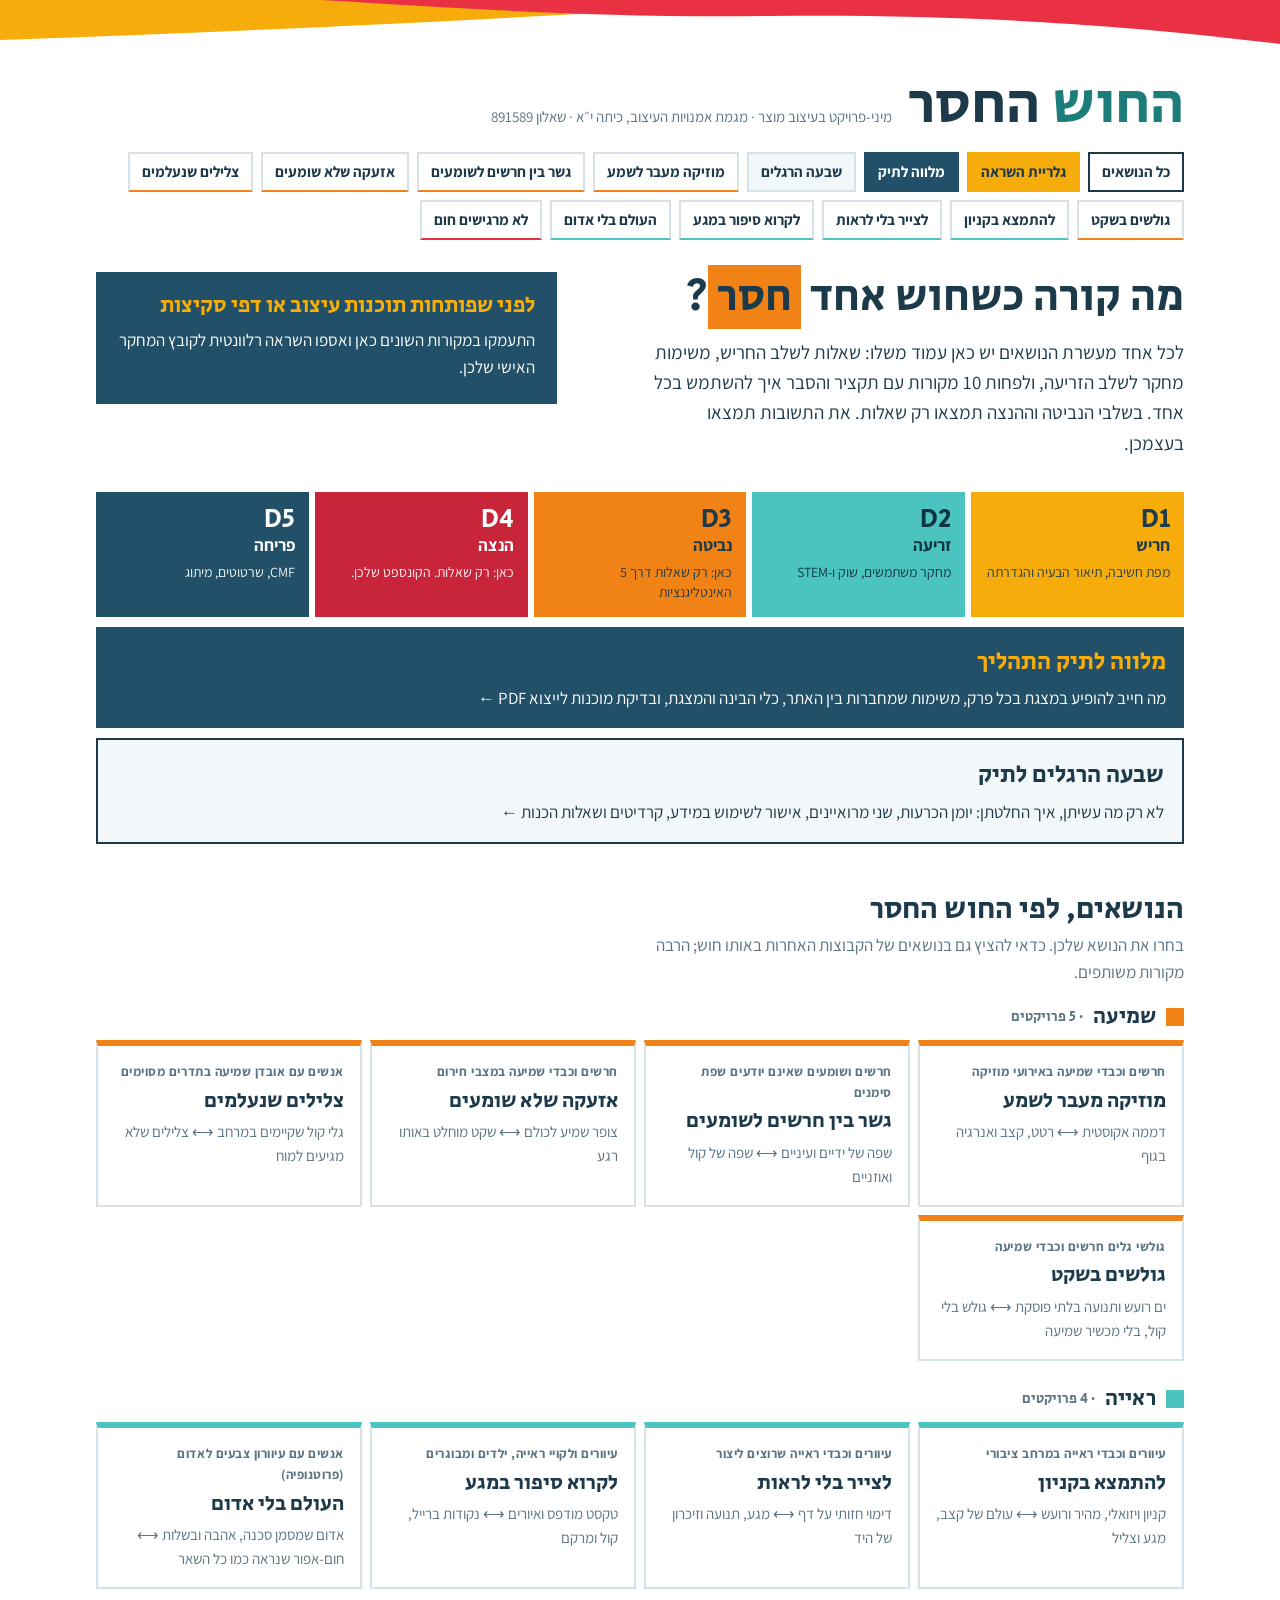
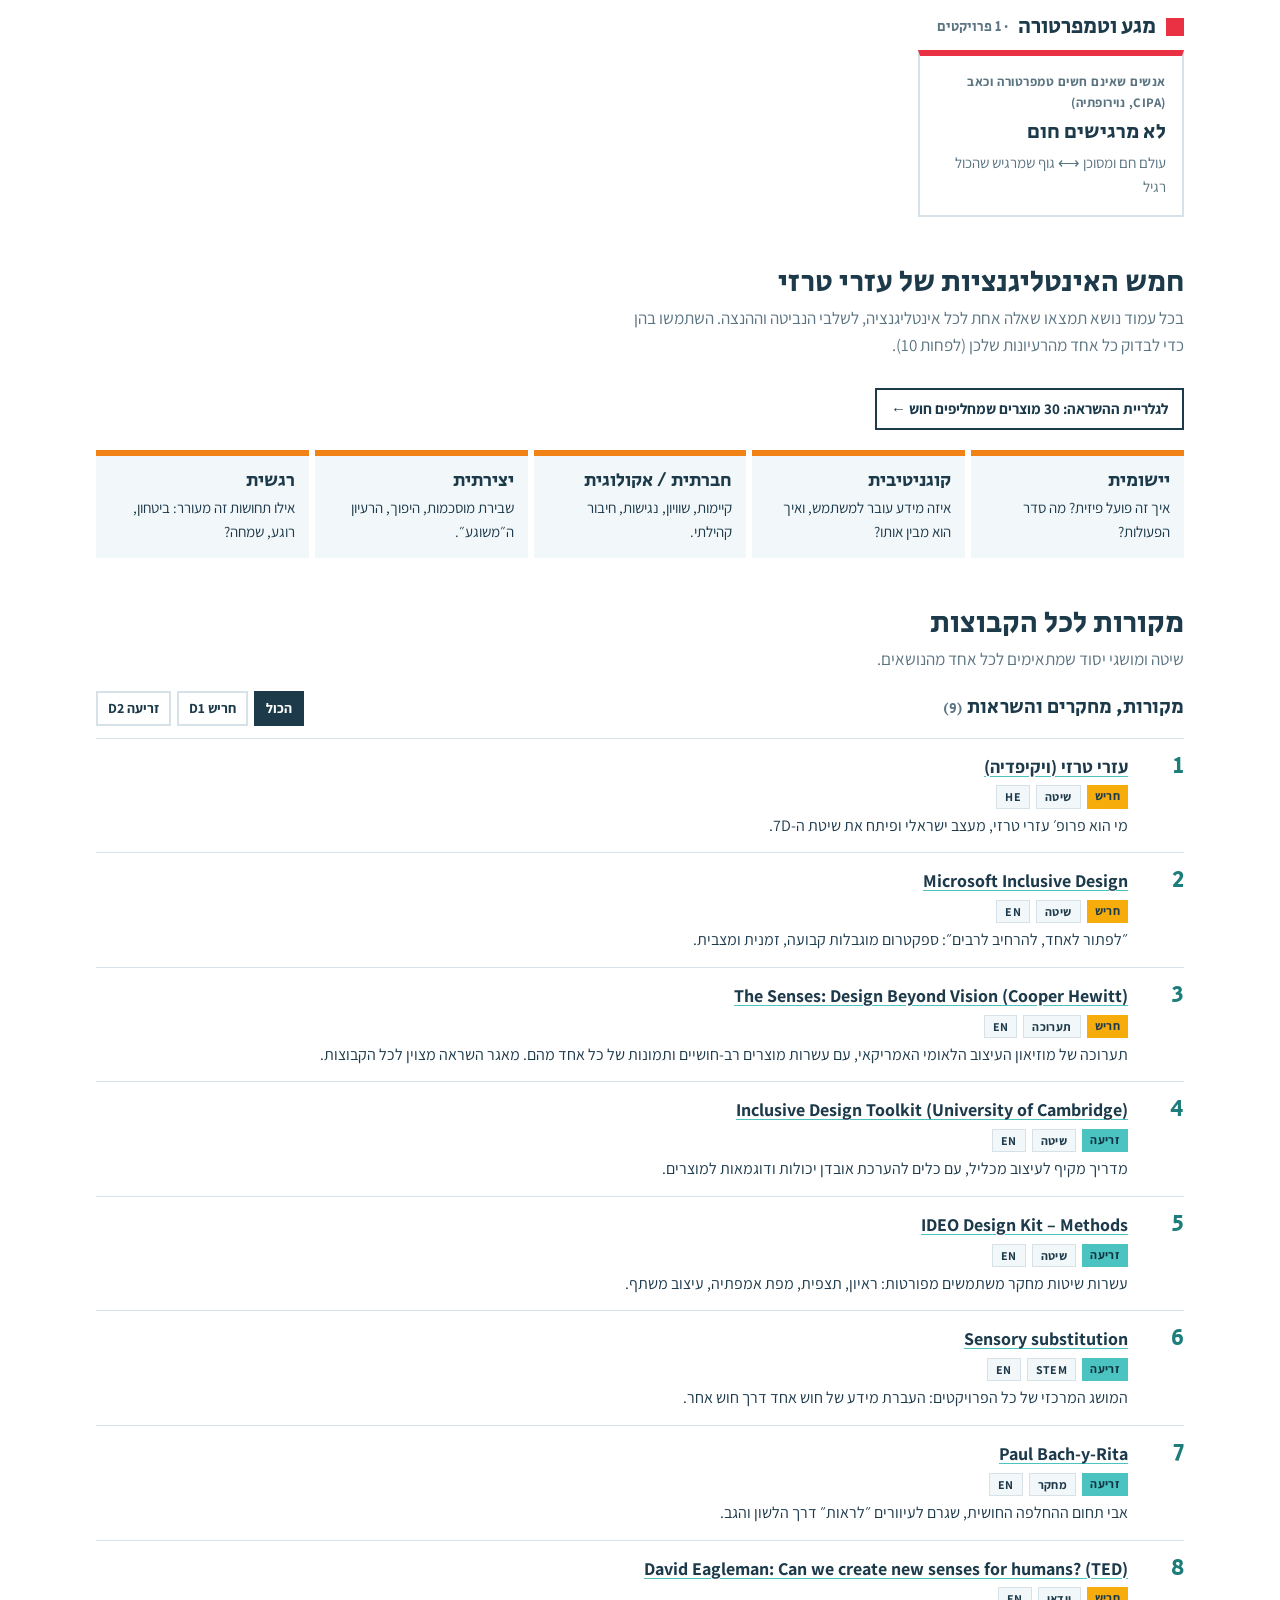
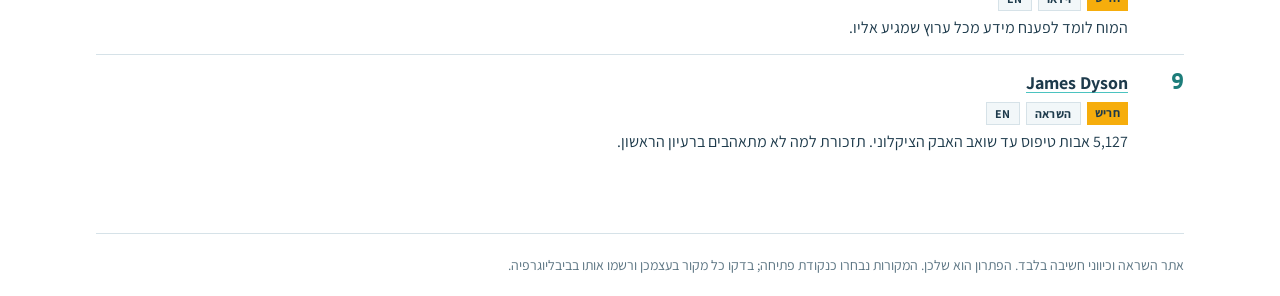
==== commit 3a043dea: "Apply course-site review fixes and add the seven-habits page - Name no specific AI tool; say "כלי הב" ====
--- a/hachush-hachaser/index.html
+++ b/hachush-hachaser/index.html
@@ -10,7 +10,7 @@
 <style>
 /* Layout: flat colour blocks on a clean white field, like the school's signage. A hard-edged grid, no rounded cards; colour = stage of the 7D process. */
 :root{
-  --navy:#215068; --teal:#4bc3c0; --orange:#f18215; --yellow:#f6ad0c; --red:#ea3144;
+  --navy:#215068; --teal:#4bc3c0; --orange:#f18215; --yellow:#f6ad0c; --red:#ea3144; --red-ink:#c8243a; --teal-ink:#1d7d7a;
   --bg:#ffffff; --fg:#1d3a4b; --muted:#5b7482; --line:#d6e2e8; --soft:#f2f7f9;
   --ink-on-color:#ffffff; --ink-on-yellow:#1d3a4b;
   --d1:var(--yellow); --d2:var(--teal); --d3:var(--orange); --d4:var(--red); --d5:var(--navy);
@@ -19,9 +19,9 @@
   color-scheme:light;
 }
 @media (prefers-color-scheme: dark){:root:not([data-theme="light"]){
-  --bg:#132f3e; --fg:#eef5f7; --muted:#a6bfca; --line:#2c4f62; --soft:#1a3b4d; --navy:#2c6584;
+  --bg:#132f3e; --fg:#eef5f7; --muted:#a6bfca; --line:#2c4f62; --soft:#1a3b4d; --navy:#1d4a62; --teal-ink:var(--teal);
   color-scheme:dark;}}
-:root[data-theme="dark"]{--bg:#132f3e; --fg:#eef5f7; --muted:#a6bfca; --line:#2c4f62; --soft:#1a3b4d; --navy:#2c6584; color-scheme:dark;}
+:root[data-theme="dark"]{--bg:#132f3e; --fg:#eef5f7; --muted:#a6bfca; --line:#2c4f62; --soft:#1a3b4d; --navy:#1d4a62; --teal-ink:var(--teal); color-scheme:dark;}
 
 *{box-sizing:border-box}
 html{scroll-behavior:smooth}
@@ -41,7 +41,7 @@
 header.top{padding-block:20px 8px}
 .brand{display:flex;flex-wrap:wrap;align-items:baseline;gap:6px 16px}
 .brand a{text-decoration:none}
-.brand .mark{font-family:var(--display);font-size:clamp(34px,6vw,58px);color:var(--teal);line-height:1}
+.brand .mark{font-family:var(--display);font-size:clamp(34px,6vw,58px);color:var(--teal-ink);line-height:1}
 .brand .mark b{font-weight:400;color:var(--fg)}
 .brand .sub{color:var(--muted);font-size:15px}
 
@@ -56,7 +56,7 @@
 .hero{display:grid;grid-template-columns:1.3fr 1fr;gap:28px;align-items:start}
 @media (max-width:820px){.hero{grid-template-columns:1fr}}
 .hero h2{font-size:clamp(28px,4.4vw,44px)}
-.hero h2 mark{background:var(--orange);color:#fff;padding:0 .2em}
+.hero h2 mark{background:var(--orange);color:#1d3a4b;padding:0 .2em}
 .hero p.lead{font-size:19px;margin-top:14px;max-width:60ch}
 .qbox{background:var(--navy);color:#fff;padding:22px}
 .qbox h3{font-size:22px;margin-bottom:8px;color:var(--yellow)}
@@ -67,7 +67,7 @@
 .ph .n{font-family:var(--display);font-size:26px;line-height:1}
 .ph .t{font-weight:700}
 .ph small{display:block;font-size:14px;opacity:.95;line-height:1.4;margin-top:4px}
-.ph.d1{background:var(--d1);color:var(--ink-on-yellow)}.ph.d2{background:var(--d2);color:#0f3442}.ph.d3{background:var(--d3)}.ph.d4{background:var(--d4)}.ph.d5{background:#215068}
+.ph.d1{background:var(--d1);color:var(--ink-on-yellow)}.ph.d2{background:var(--d2);color:#0f3442}.ph.d3{background:var(--d3);color:#1d3a4b}.ph.d4{background:var(--red-ink)}.ph.d5{background:#215068}
 .ph.dim{opacity:.55}
 
 h2.sec{font-size:30px;margin:48px 0 6px}
@@ -111,7 +111,7 @@
 .stage>aside small{display:block;font-size:13px;line-height:1.35;margin-top:4px}
 .stage.d1>aside{background:var(--d1);color:#1d3a4b}
 .stage.d2>aside{background:var(--d2);color:#0f3442}
-.stage.d34>aside{background:linear-gradient(var(--d3) 0 50%,var(--d4) 50%);color:#fff}
+.stage.d34>aside{background:var(--d3);color:#1d3a4b;border-bottom:12px solid var(--red-ink)}
 .stage>div{min-width:0;display:grid;gap:22px}
 .stage h3{font-size:23px;margin-bottom:8px}
 .stage h4{font-size:18px;margin-bottom:6px}
@@ -120,7 +120,7 @@
 .legs{display:grid;grid-template-columns:repeat(3,1fr);gap:8px}
 @media (max-width:720px){.legs{grid-template-columns:1fr}}
 .leg{border:2px solid var(--line);padding:12px;min-width:0}
-.leg b{display:block;font-family:var(--display);font-weight:400;font-size:18px;color:var(--teal)}
+.leg b{display:block;font-family:var(--display);font-weight:400;font-size:18px;color:var(--teal-ink)}
 .leg p{font-size:15px}
 
 .builder{background:var(--soft);padding:16px;border-inline-start:6px solid var(--yellow)}
@@ -150,7 +150,7 @@
 .filters button[aria-pressed="true"]{background:var(--fg);color:var(--bg);border-color:var(--fg)}
 ol.links{list-style:none;margin:12px 0 0;padding:0;display:grid;gap:0;counter-reset:l}
 ol.links li{display:grid;grid-template-columns:44px 1fr;gap:12px;padding:14px 0;border-top:1px solid var(--line);counter-increment:l}
-ol.links li::before{content:counter(l);font-family:var(--display);font-size:24px;color:var(--teal);line-height:1.1;font-variant-numeric:tabular-nums}
+ol.links li::before{content:counter(l);font-family:var(--display);font-size:24px;color:var(--teal-ink);line-height:1.1;font-variant-numeric:tabular-nums}
 ol.links li>div{min-width:0}
 ol.links a.t{font-weight:700;font-size:18px;text-decoration-color:var(--teal);text-underline-offset:3px;overflow-wrap:anywhere}
 ol.links .tags{display:flex;flex-wrap:wrap;gap:6px;margin:4px 0}
@@ -161,7 +161,7 @@
 ol.links .use{font-size:15px;color:var(--muted);margin-top:4px}
 ol.links .use b{color:var(--fg)}
 
-.nosol{background:var(--red);color:#fff;padding:14px 16px;font-weight:700}
+.nosol{background:var(--red-ink);color:#fff;padding:14px 16px;font-weight:700}
 .nosol b{font-family:var(--display);font-weight:400;font-size:20px;display:block}
 .iq{display:grid;gap:8px}
 .iq details{border:2px solid var(--line);padding:0}
@@ -214,6 +214,51 @@
 .rub table,.rubt{border-collapse:collapse;width:100%;margin-top:8px;font-size:15px}
 .rub td,.rubt td{border-top:1px solid var(--line);padding:6px 4px}
 .rub td:last-child,.rubt td:last-child{width:60px;text-align:center;font-family:var(--display);font-variant-numeric:tabular-nums}
+/* seven habits */
+.lead2{font-family:var(--display);font-size:clamp(24px,3.6vw,34px);margin-top:10px;line-height:1.25}
+.lead2 mark{background:var(--yellow);color:#1d3a4b;padding:0 .2em}
+.legend{display:flex;flex-wrap:wrap;gap:8px 18px;margin-top:14px;font-weight:700;font-size:15px}
+.legend span{display:inline-flex;align-items:center;gap:6px}
+.dot{display:inline-block;width:12px;height:12px;border-radius:50%;flex:none;vertical-align:middle}
+.why{background:var(--soft);border-inline-start:6px solid var(--navy);padding:16px 18px;margin-top:20px}
+.why h3{font-size:22px;margin-bottom:6px}
+.hb{display:grid;grid-template-columns:72px 1fr;gap:18px;margin-top:40px;padding-top:24px;border-top:2px solid var(--line)}
+@media (max-width:600px){.hb{grid-template-columns:1fr;gap:6px}}
+.hb>div{min-width:0;display:grid;gap:12px;align-content:start}
+.hn{font-family:var(--display);font-size:44px;line-height:1;color:var(--teal-ink)}
+.hb h3{font-size:28px}
+.hsub{font-size:18px;color:var(--muted)}
+.where{display:inline-block;justify-self:start;font-size:14px;font-weight:700;background:var(--navy);color:#fff;padding:3px 10px}
+.ashaf{display:grid;grid-template-columns:repeat(3,1fr);gap:8px}
+@media (max-width:600px){.ashaf{grid-template-columns:1fr}}
+.ashaf div{border:2px solid var(--line);padding:12px;display:grid;gap:2px;min-width:0}
+.ashaf b{font-family:var(--display);font-weight:400;font-size:34px;line-height:1;color:var(--teal-ink)}
+.ashaf span{font-weight:700;font-size:18px}
+.ashaf small{font-size:14px;color:var(--muted)}
+.tscroll{overflow-x:auto;max-width:100%}
+table.jt{border-collapse:collapse;width:100%;min-width:560px;font-size:15px}
+.jt th{text-align:start;font-size:13px;color:var(--muted);border-bottom:2px solid var(--fg);padding:6px}
+.jt td{border-bottom:1px solid var(--line);padding:8px 6px;vertical-align:top}
+.pull{font-family:var(--display);font-size:20px;line-height:1.35;border-inline-start:6px solid var(--yellow);padding:6px 14px}
+.ba{display:grid;grid-template-columns:1fr auto 1fr;gap:8px;align-items:stretch}
+@media (max-width:600px){.ba{grid-template-columns:1fr}.ba .arr{transform:rotate(-90deg);justify-self:center}}
+.ba>div:not(.arr){border:2px solid var(--line);padding:12px;font-family:var(--display);font-size:18px;line-height:1.35;min-width:0}
+.ba>div:last-child{border-color:var(--teal)}
+.ba small{display:block;font-family:var(--body);font-size:13px;font-weight:700;color:var(--muted)}
+.ba .arr{align-self:center;font-size:26px}
+.two,.cred{display:grid;grid-template-columns:repeat(2,1fr);gap:8px}
+@media (max-width:600px){.two,.cred{grid-template-columns:1fr}}
+.two div,.cred div{background:var(--soft);padding:12px;min-width:0}
+.two b,.cred b{font-family:var(--display);font-weight:400;font-size:19px}
+ol.honest{margin:0;padding-inline-start:24px;display:grid;gap:8px;font-family:var(--display);font-size:19px;line-height:1.35}
+.okay{background:var(--teal);color:#0f3442;padding:12px 16px}
+.stagelist{display:grid;grid-template-columns:repeat(auto-fill,minmax(200px,1fr));gap:8px}
+.stagelist>div{border-top:6px solid;background:var(--soft);padding:12px;min-width:0}
+.stagelist b{font-family:var(--display);font-weight:400;font-size:20px;display:block}
+.stagelist small{color:var(--muted);font-size:13px}
+.stagelist ul{margin:6px 0 0;padding-inline-start:18px;font-size:15px;display:grid;gap:4px}
+.consent{border:2px solid var(--teal);padding:14px 16px}.consent h3{font-size:20px;margin-bottom:4px}
+.xq .okn{margin-top:10px;font-weight:700;font-family:var(--body)}
 footer{border-top:1px solid var(--line);padding-block:20px;color:var(--muted);font-size:14px}
 </style>
 </head>
@@ -566,7 +611,7 @@
   </div>
   <div class="gal" id="gal">${GALLERY.map(g=>`<article class="gi" data-sense="${g.sense}" data-how="${g.how}">
     <div class="pic" style="background:color-mix(in srgb, ${HOW[g.how].c} 14%, var(--bg))">${glyph(g.how)}</div>
-    <div class="gb"><div class="tags"><span class="tag" style="background:${GSENSES[g.sense].color};color:#fff">${GSENSES[g.sense].name}</span><span class="tag kind">${HOW[g.how].n}</span></div>
+    <div class="gb"><div class="tags"><span class="tag" style="background:${g.sense==="touch"?"var(--red-ink)":GSENSES[g.sense].color};color:${g.sense==="hear"||g.sense==="see"?"#1d3a4b":"#fff"}">${GSENSES[g.sense].name}</span><span class="tag kind">${HOW[g.how].n}</span></div>
     <h3>${esc(g.n)}</h3><p>${esc(g.s)}</p><p class="use"><b>למה זה מעניין:</b> ${esc(g.why)}</p>
     <a class="more" href="${esc(g.u)}" target="_blank" rel="noopener">לתמונות ולמוצר ←</a></div></article>`).join("")}</div>
   <p class="note" id="gal-empty" hidden>אין דוגמאות בצירוף הזה. נסו סינון אחר.</p>`;
@@ -593,7 +638,7 @@
 
 function nav(active){
   const n=document.getElementById("nav");
-  n.innerHTML = `<a href="#home" ${active==="home"?'aria-current="page"':""}>כל הנושאים</a><a href="#gallery" ${active==="gallery"?'aria-current="page"':""} style="background:var(--yellow);color:#1d3a4b;border-color:var(--yellow)">גלריית השראה</a><a href="#tik" ${active==="tik"?'aria-current="page"':""} style="background:var(--navy);color:#fff;border-color:var(--navy)">מלווה לתיק</a>` +
+  n.innerHTML = `<a href="#home" ${active==="home"?'aria-current="page"':""}>כל הנושאים</a><a href="#gallery" ${active==="gallery"?'aria-current="page"':""} style="background:var(--yellow);color:#1d3a4b;border-color:var(--yellow)">גלריית השראה</a><a href="#tik" ${active==="tik"?'aria-current="page"':""} style="background:var(--navy);color:#fff;border-color:var(--navy)">מלווה לתיק</a><a href="#habits" ${active==="habits"?'aria-current="page"':""} style="background:var(--soft)">שבעה הרגלים</a>` +
     PROJECTS.map(p=>`<a href="#${p.id}" ${active===p.id?'aria-current="page"':""} style="border-bottom-color:${SENSES[p.sense].color}">${esc(p.title)}</a>`).join("");
 }
 
@@ -632,7 +677,8 @@
     <div class="ph d4"><div class="n">D4</div><div class="t">הנצה</div><small>כאן: רק שאלות. הקונספט שלכן.</small></div>
     <div class="ph d5"><div class="n">D5</div><div class="t">פריחה</div><small>CMF, שרטוטים, מיתוג</small></div>
   </div>
-  <a class="tikcta" href="#tik"><b>מלווה לתיק התהליך</b><span>מה חייב להופיע במצגת בכל פרק, משימות שמחברות בין האתר, קלוד והמצגת, ובדיקת מוכנות לייצוא PDF ←</span></a>
+  <a class="tikcta" href="#tik"><b>מלווה לתיק התהליך</b><span>מה חייב להופיע במצגת בכל פרק, משימות שמחברות בין האתר, כלי הבינה והמצגת, ובדיקת מוכנות לייצוא PDF ←</span></a>
+  <a class="tikcta" href="#habits" style="background:var(--soft);color:var(--fg);border:2px solid var(--fg)"><b style="color:var(--fg)">שבעה הרגלים לתיק</b><span>לא רק מה עשיתן, איך החלטתן: יומן הכרעות, שני מרואיינים, אישור לשימוש במידע, קרדיטים ושאלות הכנות ←</span></a>
   <h2 class="sec">הנושאים, לפי החוש החסר</h2>
   <p class="sec-sub">בחרו את הנושא שלכן. כדאי להציץ גם בנושאים של הקבוצות האחרות באותו חוש; הרבה מקורות משותפים.</p>
   <div class="senses">${groups}</div>
@@ -660,7 +706,7 @@
     <div><h3>מה לא עובד כרגע?</h3><ul class="q">${p.d1.pain.map(q=>`<li>${esc(q)}</li>`).join("")}</ul></div>
     <div><h3>בסיס שלוש הרגליים</h3><p class="note" style="margin-bottom:8px">אפשרויות לבחירה. בחרו אחת מכל רגל, ודייקו.</p>
       <div class="legs">${p.d1.legs.map((l,i)=>`<div class="leg"><b>${legsNames[i]}</b><p>${esc(l)}</p></div>`).join("")}</div></div>
-    <div class="builder"><h3>בונה שאלת המחקר</h3><p class="note">התבנית של שקף 6 במצגת. מה שתכתבו נשמר רק בדפדפן שלכן.</p>
+    <div class="builder"><h3>בונה שאלת המחקר</h3><p class="note">התבנית של שקף 7 במצגת. מה שתכתבו נשמר רק בדפדפן שלכן.</p>
       <div class="grid">
         <label for="cq-v-${p.id}">כיצד נוכל ל… (פועל)<input id="cq-v-${p.id}" data-k="v" value="${esc(cq.v)}" placeholder="לדוגמה: להנגיש, לחבר, לצמצם"></label>
         <label for="cq-x-${p.id}">את… (הבעיה)<input id="cq-x-${p.id}" data-k="x" value="${esc(cq.x)}"></label>
@@ -669,6 +715,7 @@
       </div>
       <p class="out" id="cq-out" aria-live="polite"></p>
       <div class="row"><button class="btn" type="button" id="cq-copy">העתקה</button><span class="note" id="cq-msg"></span></div>
+      <p class="note" style="margin-top:8px">שמרו גם את הגרסה הראשונה. בתיק היא תעמוד ליד הסופית.</p>
     </div>
     <div><h3>גבולות גזרה</h3><p>${esc(p.d1.bound)}</p></div>
   </div></section>
@@ -677,7 +724,7 @@
     <div><h3>שלושת כלי המחקר</h3><p class="note" style="margin-bottom:8px">חובה לפחות שניים. סמנו מה בחרתן.</p>
     <div class="tools">
       ${[["persona","מחקר משתמשים משתף",p.d2.persona],["bench","מחקר שוק (בנצ׳מרקינג): מה למפות",p.d2.bench],["stem","מחקר טכנולוגי-חומרי (STEM)",p.d2.stem]].map(([k,n,arr])=>`
-      <div class="tool"><h4><input type="checkbox" id="tool-${p.id}-${k}" data-tool="${k}" ${done[k]?"checked":""}><label for="tool-${p.id}-${k}">${n}</label></h4><ul>${arr.map(x=>`<li>${esc(x)}</li>`).join("")}</ul></div>`).join("")}
+      <div class="tool"><h4><input type="checkbox" id="tool-${p.id}-${k}" data-tool="${k}" ${done[k]?"checked":""}><label for="tool-${p.id}-${k}">${n}</label></h4><ul>${arr.map(x=>`<li>${esc(x)}</li>`).join("")}${k==="persona"?"<li><b>לפחות שני אנשים, מסוגים שונים.</b></li>":""}</ul></div>`).join("")}
     </div></div>
     <div><h3>עמוד התובנות (חובה)</h3><p>לכל מקור שבחרתן: <b>מה בדקנו ← מה גילינו ← מה המסקנה העיצובית?</b> ובסוף, 2–3 ״הזדמנויות לפעולה״.</p></div>
     <div>${linkList(p.links,p.id)}</div>
@@ -726,43 +773,44 @@
 
 /* ---------- מלווה לתיק התהליך (המצגת) ---------- */
 const TIK = [
-{id:"t0",n:"פתיחה",t:"שער ותוכן עניינים",bg:"var(--navy)",ink:"#fff",pages:"שקפים 1 ו-2",
- must:[["שקף 1","שער: השמות שלכן מלאים. את הכותרת ממלאות רק בסוף, בשלב הפריחה"],["שקף 2","תוכן עניינים: חריש, זריעה, נביטה, הנצה, פריחה. מעדכנות מספרי שקפים לפני הייצוא"]],
+{id:"t0",n:"פתיחה",t:"שער ותוכן עניינים",bg:"var(--navy)",ink:"#fff",pages:"שקפים 2 ו-3",
+ must:[["שקף 2","שער: השמות שלכן מלאים. את הכותרת ממלאות רק בסוף, בשלב הפריחה"],["שקף 3","תוכן עניינים: חריש, זריעה, נביטה, הנצה, פריחה. מעדכנות מספרי שקפים לפני הייצוא"]],
  rub:[["שער ותוכן עניינים מלאים ומעודכנים",3]]},
-{id:"t1",n:"D1",t:"חריש",bg:"var(--d1)",ink:"#1d3a4b",pages:"שקפים 3 עד 5",
- must:[["שקף 3","מפת חשיבה סביב ״החוש החסר״: ידנית ומצולמת, בלי בינה"],["שקף 4","תיאור הבעיה: אני רוצה ליצור…, קהל היעד…, בחרתי כי…"],["שקף 4","שלושה מקורות. לכל אחד: קראתי ש… / המסקנות שלי"],["שקף 5","הגדרת הבעיה: תשובה לכל שאלה בשקף (מה מציק, מה מלהיב, אילו הזדמנויות, מה לשמר, מה לשפר)"]],
- task:{h:"שלושה מקורות, והמסקנה שלכן",steps:["בעמוד הנושא שלכן באתר, סננו ל״חריש״ ובחרו שלושה מקורות לשקף 4.","את ״קראתי ש…״ כותבות במילים שלכן, אחרי שפתחתן את המקור. לא מעתיקות את התקציר מהאתר.","ב״המסקנות שלי״ כותבות מה המקור אומר על קהל היעד שלכן.","בשקף 5: עונות לבד על כל השאלות. אחר כך מבקשות מקלוד שאלות המשך על שתיים מהתשובות (הפרומפט למטה), ומעמיקות את התשובות."],trace:"בשקף 4: שלושה קישורים, ולידם משפטים שלכן. בהערות הדובר של שקף 5: השאלות של קלוד."},
+{id:"t1",n:"D1",t:"חריש",bg:"var(--d1)",ink:"#1d3a4b",pages:"שקפים 4 עד 6",
+ must:[["שקף 4","מפת חשיבה סביב ״החוש החסר״: ידנית ומצולמת, בלי בינה"],["שקף 5","תיאור הבעיה: אני רוצה ליצור…, קהל היעד…, בחרתי כי…"],["שקף 5","שלושה מקורות. לכל אחד: קראתי ש… / המסקנות שלי"],["שקף 6","הגדרת הבעיה: תשובה לכל שאלה בשקף (מה מציק, מה מלהיב, אילו הזדמנויות, מה לשמר, מה לשפר)"],["שקף 28","פותחות את יומן ההכרעות בנספחים. השורה הראשונה: מפת החשיבה נעשתה ביד, ולמה"]],
+ task:{h:"שלושה מקורות, והמסקנה שלכן",steps:["בעמוד הנושא שלכן באתר, סננו ל״חריש״ ובחרו שלושה מקורות לשקף 5.","את ״קראתי ש…״ כותבות במילים שלכן, אחרי שפתחתן את המקור. לא מעתיקות את התקציר מהאתר.","ב״המסקנות שלי״ כותבות מה המקור אומר על קהל היעד שלכן.","בשקף 6: עונות לבד על כל השאלות. אחר כך מבקשות מכלי הבינה שאלות המשך על שתיים מהתשובות (הפרומפט למטה), ומעמיקות את התשובות."],trace:"בשקף 5: שלושה קישורים, ולידם משפטים שלכן. בהערות הדובר של שקף 6: השאלות שהבינה שאלה."},
  prompt:"אני בשלב החריש בפרויקט עיצוב מוצר בנושא [הנושא]. אלה התשובות שלי לשאלות ״מה מציק?״ ו״מה מלהיב?״: [התשובות]. אל תציע פתרונות ואל תשכתב את מה שכתבתי. שאל אותי שתי שאלות המשך שיעזרו לי להבין את הבעיה לעומק.",
  rub:[["מפת חשיבה עשירה וידנית",4],["תיאור הבעיה ושלושה מקורות עם מסקנות אישיות",6],["הגדרת בעיה מעמיקה",5]]},
-{id:"t2",n:"D2",t:"זריעה",bg:"var(--d2)",ink:"#0f3442",pages:"שקפים 6 עד 18",
- must:[["שקף 6","שאלת המחקר: כיצד נוכל ל… עבור… ובכך…?"],["שקף 7","פרסונה: שם, גיל, מאפיינים, מצב מצוי ורצוי, תמונה, ומטרות ושאלות לחקר המשתמשים"],["שקף 8","מסע לקוחה בשלוש סצנות: פתיחה, בעיה, פתרון"],["שקפים 9 עד 14","שיטת מחקר אחת: ראיון, סקר או תצפית. בפרק רק מסקנות וציטוטים, והחומר המלא בנספחים"],["שקף 15","מחקר טרנדים: 6 שורות של קישור, מה יש בו, איך זה רלוונטי לי, ומכאן למדתי או החלטתי"],["שקף 16","דף השראה חזותי"],["שקף 17","סיכום לקראת עשייה: במה אתמקד, מסר, נימוק, מה ירגישו, אווירה"],["שקף 18","סיכום שפה עיצובית"]],
- task:{h:"שש שורות: ארבע מהאתר ושתיים משלכן",steps:["לשקף 6: בנו את שאלת המחקר בבונה שבעמוד הנושא, ובקשו מקלוד לבקר אותה בלי לשכתב. את הגרסה הסופית אתן מנסחות.","לשקף 15: בחרו ארבעה מקורות מעמוד הנושא או מגלריית ההשראה, והוסיפו שניים שמצאתן בעצמכן. אלה לא מהאתר ולא מקלוד.","בעמודה ״איך רלוונטי לי״, כתבו את שם הפרסונה משקף 7. ככה ברור שהמקור נבחר בשבילה.","לשקפים 9 עד 14: כתבו לבד את שאלות הראיון או הסקר, ובקשו מקלוד לבדוק אותן (הפרומפט למטה)."],trace:"שש שורות בשקף 15, כל אחת עם ״מכאן למדתי״ במילים שלכן. שתי השורות שמצאתן לבד מסומנות ״מצאתי בעצמי״."},
- prompt:"אני מתכננת [ראיון / סקר / תצפית] עם [מי] לפרויקט עיצוב מוצר בנושא [הנושא]. אלה השאלות שכתבתי: [השאלות]. אל תכתוב שאלות חדשות במקומן. אמור אילו מהשאלות שלי מכוונות לתשובה מסוימת או סגורות מדי, ושאל אותי מה אני הכי רוצה לגלות.",
+{id:"t2",n:"D2",t:"זריעה",bg:"var(--d2)",ink:"#0f3442",pages:"שקפים 7 עד 19",
+ must:[["שקף 7","שאלת המחקר: כיצד נוכל ל… עבור… ובכך…? הגרסה הראשונה נשארת ליד הסופית, עם משפט: מה גרם לשינוי"],["שקף 8","פרסונה: שם, גיל, מאפיינים, מצב מצוי ורצוי, תמונה, ומטרות ושאלות לחקר המשתמשים"],["שקף 9","מסע לקוחה בשלוש סצנות: פתיחה, בעיה, פתרון"],["שקפים 10 עד 15","שיטת מחקר אחת: ראיון, סקר או תצפית, עם שני אנשים לפחות מקהל היעד, ועדיף מסוגים שונים: מי שמשתמש, ומי שנמצא סביבו ומושפע (הורה, מורה, חבר, מטפלת). בפרק רק מסקנות וציטוטים, והחומר המלא בנספחים"],["שקף 28","אישור המרואיינים לשימוש במידע, רשום בנספחים ליד הראיון"],["שקף 16","מחקר טרנדים: 6 שורות של קישור, מה יש בו, איך זה רלוונטי לי, ומכאן למדתי או החלטתי"],["שקף 17","דף השראה חזותי"],["שקף 18","סיכום לקראת עשייה: במה אתמקד, מסר, נימוק, מה ירגישו, אווירה"],["שקף 19","סיכום שפה עיצובית"]],
+ consent:{h:"אישור המרואיינים לשימוש במידע",p:"לפני כל ראיון או תצפית מבקשות אישור על שלושה דברים: להקליט, לצטט, ולצלם. רושמות את האישור בנספחים (שקף 28) ליד הראיון. לפני שמדביקות משהו לכלי בינה, מורידות שמות, כתובות ופרטים שאפשר לזהות מהם מישהו."},
+ task:{h:"שש שורות: ארבע מהאתר ושתיים משלכן",steps:["לשקף 7: בנו את שאלת המחקר בבונה שבעמוד הנושא, ובקשו מכלי הבינה לבקר אותה בלי לשכתב. את הגרסה הסופית אתן מנסחות, והראשונה נשארת לידה.","לשקף 16: בחרו ארבעה מקורות מעמוד הנושא או מגלריית ההשראה, והוסיפו שניים שמצאתן בעצמכן. אלה לא מהאתר ולא מבינה.","בעמודה ״איך רלוונטי לי״, כתבו את שם הפרסונה משקף 8. ככה ברור שהמקור נבחר בשבילה.","לשקפים 10 עד 15: כתבו לבד את שאלות הראיון או הסקר, ובקשו מכלי הבינה לבדוק אותן (הפרומפט למטה)."],trace:"שש שורות בשקף 16, כל אחת עם ״מכאן למדתי״ במילים שלכן. שתי השורות שמצאתן לבד מסומנות ״מצאתי בעצמי״."},
+ prompt:"אני מתכננת [ראיון / סקר / תצפית] עם [מי, בלי שמות ופרטים מזהים] לפרויקט עיצוב מוצר בנושא [הנושא]. אלה השאלות שכתבתי: [השאלות]. אל תכתוב שאלות חדשות במקומן. אמור אילו מהשאלות שלי מכוונות לתשובה מסוימת או סגורות מדי, ושאל אותי מה אני הכי רוצה לגלות.",
  warn:"הפרסונה, הציטוטים, תשובות הסקר והתצפית מגיעים רק מאנשים אמיתיים. פרסונה שבינה המציאה אינה מחקר.",
- rub:[["שאלת מחקר מדויקת בתבנית",4],["פרסונה ומסע לקוחה שמבוססים על המחקר",7],["שיטת מחקר: מסקנות וציטוטים אמיתיים",8],["מחקר טרנדים: 6 שורות עם מסקנות",6],["השראה חזותית, סיכום לקראת עשייה ושפה עיצובית",5]]},
-{id:"t3",n:"D3",t:"נביטה",bg:"var(--d3)",ink:"#fff",pages:"שקף 19",nosol:true,
- must:[["שקף 19","לפחות 10 רעיונות וסקיצות מגוונים, כל אחד עם הסבר"],["שקף 19","לכל רעיון: יתרונות וחסרונות"],["שקף 19","התנסות בחומרים, מתועדת בצילום"],["שקף 19","כל הסקיצות מתועדות, גם אלה שנפסלו"],["ארגז הכלים","בחינת הרעיונות דרך חמש האינטליגנציות ו-STEAM, מהשקפים בתחילת המצגת"]],
- task:{h:"הרעיונות שלכן, השאלות של קלוד",steps:["כבו מסכים. שימו טיימר ל-10 דקות ושרטטו ביד כמה שיותר רעיונות. אחר כך עוד סבב.","בחרו חמישה רעיונות. לכל אחד, בקשו מקלוד שאלה אחת לפי אחת האינטליגנציות (הפרומפט למטה). קלוד לא מציע רעיונות בשלב הזה.","מהתשובות שלכן כותבות את היתרונות והחסרונות בשקף 19."],trace:"עמודי הסקיצות מצולמים בשקף 19, ושאלות קלוד בגופן קטן לידם."},
+ rub:[["שאלת מחקר מדויקת בתבנית, עם הגרסה הראשונה",4],["פרסונה ומסע לקוחה שמבוססים על המחקר",7],["שיטת מחקר: מסקנות וציטוטים אמיתיים (שני אנשים לפחות)",8],["מחקר טרנדים: 6 שורות עם מסקנות",6],["השראה חזותית, סיכום לקראת עשייה ושפה עיצובית",5]]},
+{id:"t3",n:"D3",t:"נביטה",bg:"var(--d3)",ink:"#1d3a4b",pages:"שקפים 20 ו-21",nosol:true,
+ must:[["שקף 20","לפחות 10 רעיונות וסקיצות מגוונים, כל אחד עם הסבר"],["שקף 20","לכל רעיון: יתרונות וחסרונות"],["שקף 20","התנסות בחומרים, מתועדת בצילום"],["שקף 20","כל הסקיצות מתועדות, גם אלה שנפסלו, עם הסיבה"],["שקף 21","בחינת הרעיונות דרך ארגז הכלים לנביטה: חמש האינטליגנציות ו-STEAM"]],
+ task:{h:"הרעיונות שלכן, השאלות של הבינה",steps:["כבו מסכים. שימו טיימר ל-10 דקות ושרטטו ביד כמה שיותר רעיונות. אחר כך עוד סבב. רשמו את זה ביומן ההכרעות כבחירה בלי בינה, עם נימוק.","בחרו חמישה רעיונות. לכל אחד, בקשו מכלי הבינה שאלה אחת לפי אחת האינטליגנציות (הפרומפט למטה). בשלב הזה הבינה לא מציעה רעיונות.","מהתשובות שלכן כותבות את היתרונות והחסרונות בשקף 20.","אם השתמשתן בהדמיה שבינה יצרה, היא מסומנת ומונחת ליד הסקיצה שלכן."],trace:"עמודי הסקיצות מצולמים בשקף 20, ושאלות הבינה בגופן קטן לידם."},
  prompt:"אני בשלב רעיונאות בפרויקט עיצוב מוצר בנושא [הנושא]. אסור לך להציע רעיונות, פתרונות או דוגמאות למוצרים. זה הרעיון שלי במשפט: [הרעיון]. שאל אותי שאלה אחת בלבד מנקודת המבט של האינטליגנציה ה[יישומית / קוגניטיבית / חברתית / יצירתית / רגשית] של עזרי טרזי, וחכה לתשובה שלי.",
  rub:[["לפחות 10 רעיונות שונים באמת",6],["יתרונות, חסרונות וחמש האינטליגנציות",5],["התנסות בחומרים",4]]},
-{id:"t4",n:"D4",t:"הנצה",bg:"var(--d4)",ink:"#fff",pages:"שקפים 20 עד 22",nosol:true,
- must:[["שקף 20","בחירת כיוון אחד מהנביטה ופיתוחו, עם נימוק"],["שקף 20","מודל מהיר שנבדק בידיים של משתמש אמיתי, ומה שיניתן בעקבותיו"],["שקף 21","תרחישי שימוש במוצר: לפני, תוך כדי, אחרי"],["שקף 22","אפיון סופי: חומרים, מידות, צבעים, מנגנון, והמשמעויות"]],
- task:{h:"המודל מדבר",steps:["בנו מודל מקרטון או מנייר לפני כל הדמיה במחשב.","הניחו אותו בידיים של משתמש אמיתי. תעדו שלושה ציטוטים: מה היה לא נוח? מה הפתיע?","לשקף 20, השתמשו בקלוד רק כדי לנסח קריטריונים לבחירה (הפרומפט למטה). את ההחלטה אתן מקבלות."],trace:"בשקף 20: צילום של המשתמש עם המודל (באישורו), שלושת הציטוטים, ומודל לפני ואחרי המשוב."},
+{id:"t4",n:"D4",t:"הנצה",bg:"var(--red-ink)",ink:"#fff",pages:"שקפים 22 עד 24",nosol:true,
+ must:[["שקף 22","בחירת כיוון אחד מהנביטה ופיתוחו, עם נימוק"],["שקף 22","מודל מהיר שנבדק בידיים של משתמש אמיתי: המודל לפני המשוב ואחריו"],["שקף 23","תרחישי שימוש במוצר: לפני, תוך כדי, אחרי"],["שקף 24","אפיון סופי: חומרים, מידות, צבעים, מנגנון, והמשמעויות"],["שקף 24","שאלה אחת: מי עוד עלול להיות מושפע מהמוצר?"]],
+ task:{h:"המודל מדבר",steps:["בנו מודל מקרטון או מנייר לפני כל הדמיה במחשב.","הניחו אותו בידיים של משתמש אמיתי. תעדו שלושה ציטוטים: מה היה לא נוח? מה הפתיע?","לשקף 22, השתמשו בכלי הבינה רק כדי לנסח קריטריונים לבחירה (הפרומפט למטה). את ההחלטה אתן מקבלות."],trace:"בשקף 22: צילום של המשתמש עם המודל (באישורו), שלושת הציטוטים, ומודל לפני ואחרי המשוב."},
  prompt:"אני בוחרת בין כמה כיווני קונספט בפרויקט עיצוב מוצר בנושא [הנושא]. אל תדרג אותם, אל תמליץ ואל תציע כיוון חדש. עזור לי לנסח ארבעה קריטריונים לבחירה, ושאל אותי מה הכי חשוב למשתמש שלי.",
  rub:[["בחירה מנומקת ובדיקת מודל עם משתמש",5],["תרחישי שימוש",5],["אפיון סופי ומשמעויות",5]]},
-{id:"t5",n:"D5",t:"פריחה",bg:"#215068",ink:"#fff",pages:"שקפים 23 ו-24",
- must:[["שקף 23","דף הכנה לפרזנטציה: כל ההשלמות מלאות"],["שקף 24","התוצר הסופי: צילומים טובים, ותמונה מהתערוכה"],["שקף 24","מבחן שלוש השניות: משתמש מבין מה לעשות בלי לקרוא מילה"],["שקף 1","עכשיו ממלאות את כותרת הפרויקט בשער"]],
- task:{h:"בוחן קשוח",steps:["כתבו בעצמכן את ההשלמות בשקף 23.","בקשו מקלוד לשחק בוחן ולמצוא שלוש חולשות בטקסט (הפרומפט למטה). הוא לא כותב אותו מחדש.","החליטו בעצמכן מה לתקן ומה להשאיר.","אם השתמשתן בהדמיה או בתמונה שבינה יצרה, הציגו אותה ליד הסקיצה שלכן, ומסמנות אותה."],trace:"בהערות הדובר של שקף 23: הטקסט לפני ואחרי, ומה קיבלתן מהביקורת ומה דחיתן."},
+{id:"t5",n:"D5",t:"פריחה",bg:"#215068",ink:"#fff",pages:"שקפים 25 ו-26",
+ must:[["שקף 25","דף הכנה לפרזנטציה: כל ההשלמות מלאות"],["שקף 26","התוצר הסופי: צילומים טובים, ותמונה מהתערוכה"],["שקף 26","מבחן שלוש השניות: משתמש מבין מה לעשות בלי לקרוא מילה"],["שקף 2","עכשיו ממלאות את כותרת הפרויקט בשער"]],
+ task:{h:"בוחן קשוח",steps:["כתבו בעצמכן את ההשלמות בשקף 25.","בקשו מכלי הבינה לשחק בוחן ולמצוא שלוש חולשות בטקסט (הפרומפט למטה). הוא לא כותב אותו מחדש.","החליטו בעצמכן מה לתקן ומה להשאיר, ורשמו ביומן ההכרעות.","אם השתמשתן בהדמיה או בתמונה שבינה יצרה, הציגו אותה ליד הסקיצה שלכן, ומסמנות אותה."],trace:"בהערות הדובר של שקף 25: הטקסט לפני ואחרי, ומה אימצתן, שיניתן או פסלתן מהביקורת."},
  prompt:"אתה בוחן בפרזנטציה של פרויקט עיצוב מוצר. זו שאלת המחקר שלי: [השאלה]. וזה הטקסט שהכנתי לפרזנטציה: [הטקסט]. מצא שלוש חולשות בטקסט. אל תכתוב אותו מחדש ואל תציע רעיון אחר.",
  rub:[["דף הכנה לפרזנטציה",5],["תיעוד התוצר הסופי ומבחן שלוש השניות",7]]},
-{id:"t6",n:"סיכום",t:"רפלקציה ונספחים",bg:"var(--fg)",ink:"var(--bg)",pages:"שקפים 25 ו-26",
- must:[["שקף 25","רפלקציה: תשובה מלאה לכל שמונה השאלות שבשקף"],["שקף 25","שלוש שאלות הבינה (למטה), בנוסף לשאלות שבשקף"],["שקף 26","נספחים: הראיון, הסקר או התצפית המלאים, וסקיצות נוספות"],["שקף 26","יומן הבינה, מלא מהחריש ועד הפריחה"]],
- extra:{h:"שלוש שאלות בינה, שמוסיפים לשמונה שבשקף 25",q:["באיזה שלב הבינה עזרה לי הכי הרבה, ובמה בדיוק?","איפה היא טעתה, הסיטה אותי או נתנה תשובה כללית מדי, ואיך שמתי לב?","מה בפרויקט הוא לגמרי שלי, בלי בינה בכלל?"]},
- task:{h:"יומן בינה",steps:["מהיום הראשון, מחזיקות בנספחים (שקף 26) טבלה בשם ״יומן בינה״. בכל שימוש רושמות: תאריך, שקף, מה שאלתי, מה קיבלתי, ומה עשיתי עם זה (קיבלתי, שיניתי או דחיתי).","בסוף עונות על שלוש שאלות הבינה בשקף 25 בעזרת היומן.","אפשר לבקש מקלוד שאלות על היומן (הפרומפט למטה). את הרפלקציה כותבות לבד."],trace:"היומן בשקף 26, ותשובות לשלוש שאלות הבינה בשקף 25."},
- prompt:"זה יומן השימוש שלי בבינה מלאכותית לאורך פרויקט עיצוב מוצר: [היומן]. אל תכתוב לי רפלקציה. שאל אותי שלוש שאלות שיעזרו לי לראות איפה סמכתי על הבינה יותר מדי, ואיפה השיקול שלי שינה את התוצאה.",
- rub:[["רפלקציה כנה ומלאה",5],["שאלות הבינה ויומן הבינה",3],["נספחים",2]]}
+{id:"t6",n:"סיכום",t:"רפלקציה ונספחים",bg:"var(--fg)",ink:"var(--bg)",pages:"שקפים 27 ו-28",
+ must:[["שקף 27","רפלקציה: תשובה מלאה לכל שמונה השאלות שבשקף"],["שקף 27","ארבע שאלות הכנות (למטה), מתחת לשמונה השאלות"],["שקף 28","דף קרדיטים בראש הנספחים: אנשים (מי עזר ובמה), מקורות עם קישור, תמונות ופונטים שלא שלכן ומאיפה הם, וכלי בינה (איזה כלי ובאיזה שלב)"],["שקף 28","נספחים: הראיון, הסקר או התצפית המלאים, אישורי המרואיינים, וסקיצות נוספות"],["שקף 28","יומן ההכרעות, מלא מהחריש ועד הפריחה"]],
+ extra:{h:"ארבע שאלות הכנות, מתחת לשמונה שבשקף 27",q:["מה עשיתי בעצמי, מה קיבלתי מאחרים ומכלי בינה, ומאיפה הגיע כל מקור?","איפה בינה הייתה יכולה לעזור לי, ולמה בחרתי שלא?","איזו החלטה אחת ביומן הכי שינתה את הפרויקט?","מי עוד עלול להיות מושפע מהמוצר שלי, גם כשהוא עובד מצוין?"],note:"שימוש מדווח בבינה לא מוריד ציון. מה שחשוב הוא שרואים את השיקול שלכן."},
+ task:{h:"יומן הכרעות",steps:["מהיום הראשון, בנספחים (שקף 28). רושמות רק רגעים שבהם הצעה הזיזה החלטה, מכל מקור: אדם (מרואיינת, מורה, חברה, משפחה), בינה מלאכותית, או חיפוש ומקורות.","בכל שורה: תאריך ושלב, מאיפה זה הגיע, מה הוצע, מה עשיתי (אימצתי, שיניתי או פסלתי), ולמה. מצבעות את המקור: כחול לאדם, כתום לבינה, אפור לחיפוש.","גם ״בלי בינה״ זו הכרעה. שרטטתן ביד לפני מסך? ראיינתן במקום לבקש מבינה לדמיין? רשמו שורה בצבע חרדל, עם משפט אחד: למה הדרך הזו מתאימה לשלב הזה.","בסוף עונות על ארבע שאלות הכנות בשקף 27 בעזרת היומן. אפשר לבקש מכלי הבינה שאלות על היומן (הפרומפט למטה), אבל את הרפלקציה כותבות לבד."],trace:"היומן בשקף 28, ותשובות לארבע שאלות הכנות בשקף 27."},
+ prompt:"זה יומן ההכרעות שלי מפרויקט עיצוב מוצר: [היומן]. אל תכתוב לי רפלקציה. שאל אותי שלוש שאלות שיעזרו לי לראות איפה סמכתי על הבינה יותר מדי, ואיפה השיקול שלי שינה את התוצאה.",
+ rub:[["רפלקציה כנה ומלאה",5],["ארבע שאלות הכנות ויומן ההכרעות",3],["דף קרדיטים ונספחים",2]]}
 ];
-const PDFCHECK = ["כותרת הפרויקט בשער מולאה","מספרי השקפים בתוכן העניינים נכונים","כל השקפים באותו גריד, עם אותם שוליים ואותה היררכיה טיפוגרפית","כל טקסט שהגיע מבינה מסומן, ולידו משפט שלכן","לכל תמונה שלא צילמתן יש קרדיט או קישור","צילומי הסקיצות, המודלים והתוצר חדים ומוארים","ייצוא: קובץ ← הורדה ← מסמך PDF, קובץ אחד","שם הקובץ: שם-הפרויקט_שמות-התלמידות.pdf","פתחתן את ה-PDF ובדקתן שהעברית והגופנים לא נשברו","אין שגיאות כתיב (הקריאו בקול שקף אחרי שקף)"];
+const PDFCHECK = ["כותרת הפרויקט בשער מולאה","מספרי השקפים בתוכן העניינים נכונים","כל השקפים באותו גריד, עם אותם שוליים ואותה היררכיה טיפוגרפית","כל טקסט או תמונה שהגיעו מבינה מסומנים, ולידם משפט שלכן","יש דף קרדיטים, ולכל תמונה שלא צילמתן יש קרדיט או קישור","צילומי הסקיצות, המודלים והתוצר חדים ומוארים","ייצוא: קובץ ← הורדה ← מסמך PDF, קובץ אחד","שם הקובץ: שם-הפרויקט_שמות-התלמידות.pdf","פתחתן את ה-PDF ובדקתן שהעברית והגופנים לא נשברו","אין שגיאות כתיב (הקריאו בקול שקף אחרי שקף)"];
 const OFFICIAL = [
  {t:"תרשים שלבי 7D (מפמ״ר אמנויות העיצוב)",u:"https://meyda.education.gov.il/files/MadaTech/Megamat_Omanuiot_haitzuv/tohniot_limudim/gimel/2019_20/Diagram_D7.pdf",s:"מה משרד החינוך מצפה לראות בכל שלב, מהחריש ועד ההבשלה."},
  {t:"מתווה הערכה חלופית: מיני-פרויקטים (מפמ״ר)",u:"https://meyda.education.gov.il/files/Pop/0files/omanot-itzuv/high-school/mitve-hit-tashpaz.pdf",s:"הדרישות הרשמיות: שיטת מחקר, תיק תהליך כקובץ PDF אחד, רפלקציה ומחוון."},
@@ -777,22 +825,24 @@
   const sum = TIK.reduce((a,c)=>a+c.rub.reduce((x,r)=>x+r[1],0),0);
   return `<div class="crumb"><a href="#home">כל הנושאים</a> · מלווה לתיק</div>
   <h2 class="ptitle">מלווה לתיק התהליך</h2>
-  <p class="sec-sub" style="margin-top:10px">התיק הוא המצגת שלכן, ״מיני פרויקט ניגודים: חושים״. היא גדלה לאורך הפרויקט, ובסוף יוצאת כקובץ PDF אחד. כאן הכול לפי סדר השקפים במצגת: מה חייב להופיע בכל שקף, משימה שמחברת בין האתר, קלוד והמצגת, וטיוטת מחוון. סמנו מה כבר נמצא בתיק. הסימון נשמר רק בדפדפן שלכן.</p>
+  <p class="sec-sub" style="margin-top:10px">התיק הוא העותק שלכן של המצגת, ״החוש החסר | מיני־פרויקט בעיצוב מוצר״. הוא גדל לאורך הפרויקט, ובסוף יוצא כקובץ PDF אחד. כאן הכול לפי סדר השקפים: מה חייב להופיע בכל שקף, משימה שמחברת בין האתר, כלי הבינה והמצגת, וטיוטת מחוון. מספרי השקפים הם המספרים שרואים בצד שמאל של העורך ב-Google Slides. לא מוסיפים ולא מוחקים שקפים. סמנו מה כבר נמצא בתיק. הסימון נשמר רק בדפדפן שלכן.</p>
   <div class="tprog" aria-live="polite"><div class="bar"><span id="tik-bar"></span></div><b id="tik-count"></b></div>
-  <div class="airules"><h3>שלושה כללים לעבודה עם קלוד בתיק</h3><ol>
-    <li><b>קלוד שואל, אתן עונות.</b> בנביטה ובהנצה הוא לא מציע רעיונות או פתרונות.</li>
-    <li><b>כל טקסט מבינה מסומן.</b> תווית ״בינה״ או צבע אחר, ולידו משפט שלכן: מה שיניתן ולמה.</li>
+  <div class="airules"><h3>ארבעה כללים לעבודה עם בינה בתיק</h3><ol>
+    <li><b>משתמשות רק בכלי שהמורה אישרה לכן בבית הספר.</b></li>
+    <li><b>הבינה שואלת, אתן עונות.</b> בנביטה ובהנצה היא לא מציעה רעיונות או פתרונות.</li>
+    <li><b>כל טקסט או תמונה מבינה מסומנים.</b> תווית ״בינה״ או צבע כתום, ולידם משפט שלכן: מה שיניתן ולמה.</li>
     <li><b>המשתמשים אמיתיים.</b> ציטוטים, ראיונות, תצפיות וצילומים מגיעים רק מהעולם.</li></ol>
-    <p class="note" style="color:inherit;opacity:.85;margin-top:8px">את כל השימושים רושמות ב״יומן בינה״, השקף האחרון בתיק (פרק הסיכום).</p></div>
+    <p style="margin-top:10px">כל הצעה שהזיזה החלטה, מאדם, מבינה או מחיפוש, נרשמת ב״יומן הכרעות״ בנספחים (שקף 28): אימצתי, שיניתי או פסלתי, ולמה. <a href="#habits" style="color:var(--yellow);font-weight:700">לשבעה הרגלים לתיק ←</a></p></div>
   <nav class="tjump" aria-label="פרקי התיק">${TIK.map(c=>`<a href="#tik" data-jump="${c.id}" style="background:${c.bg};color:${c.ink}">${c.n==="פתיחה"||c.n==="סיכום"?esc(c.n):c.n+" "+esc(c.t)}</a>`).join("")}<a href="#tik" data-jump="pdf" style="border:2px solid var(--fg)">ייצוא PDF</a></nav>
   ${TIK.map(c=>`<section class="stage tk" id="${c.id}"><aside style="background:${c.bg};color:${c.ink}"><div class="n">${c.n.length<4?c.n:""}</div><div class="t">${esc(c.t)}</div><small>${esc(c.pages)}</small></aside><div>
-    ${c.nosol?`<div class="nosol"><b>כאן אין פתרונות.</b>לא מהאתר ולא מקלוד. הרעיונות שלכן בלבד.</div>`:""}
+    ${c.nosol?`<div class="nosol"><b>כאן אין פתרונות.</b>לא מהאתר ולא מכלי הבינה. הרעיונות שלכן בלבד.</div>`:""}
     <div><h3>מה חייב להופיע בתיק</h3><ul class="chk">${c.must.map((m,i)=>box(c.id+"-"+i,m)).join("")}</ul></div>
     ${c.warn?`<p class="warnl">${esc(c.warn)}</p>`:""}
-    ${c.extra?`<div class="xq"><h3>${esc(c.extra.h)}</h3><ol>${c.extra.q.map(q=>`<li>${esc(q)}</li>`).join("")}</ol></div>`:""}
-    ${c.task?`<div class="mix"><span class="k">משימה משולבת: אתר · קלוד · מצגת</span><h3>${esc(c.task.h)}</h3><ol>${c.task.steps.map(s=>`<li>${esc(s)}</li>`).join("")}</ol>
+    ${c.consent?`<div class="consent"><h3>${esc(c.consent.h)}</h3><p>${esc(c.consent.p)}</p></div>`:""}
+    ${c.extra?`<div class="xq"><h3>${esc(c.extra.h)}</h3><ol>${c.extra.q.map(q=>`<li>${esc(q)}</li>`).join("")}</ol>${c.extra.note?`<p class="okn">${esc(c.extra.note)}</p>`:""}</div>`:""}
+    ${c.task?`<div class="mix"><span class="k">משימה משולבת: אתר · בינה · מצגת</span><h3>${esc(c.task.h)}</h3><ol>${c.task.steps.map(s=>`<li>${esc(s)}</li>`).join("")}</ol>
       <p class="trace"><b>מה רואים בתיק:</b> ${esc(c.task.trace)}</p></div>
-    <div class="prm"><h4>פרומפט לקלוד</h4><p class="note">החליפו את מה שבסוגריים המרובעים. הפרומפט מבקש שאלות, לא תשובות.</p><blockquote id="pr-${c.id}">${esc(c.prompt)}</blockquote>
+    <div class="prm"><h4>פרומפט לכלי הבינה</h4><p class="note">החליפו את מה שבסוגריים המרובעים. הפרומפט מבקש שאלות, לא תשובות.</p><blockquote id="pr-${c.id}">${esc(c.prompt)}</blockquote>
       <div class="row"><button class="btn" type="button" data-copy="pr-${c.id}">העתקה</button><span class="note" data-msg="pr-${c.id}"></span></div></div>`:""}
     <details class="rub"><summary>טיוטת מחוון לפרק · ${c.rub.reduce((x,r)=>x+r[1],0)} נק׳</summary><table><tbody>${c.rub.map(r=>`<tr><td>${esc(r[0])}</td><td>${r[1]}</td></tr>`).join("")}</tbody></table></details>
   </div></section>`).join("")}
@@ -815,10 +865,84 @@
   }));
 }
 
+/* ---------- שבעה הרגלים לתיק ---------- */
+const SRC = {p:{n:"אדם",c:"#2f6fb5"},ai:{n:"בינה מלאכותית",c:"var(--orange)"},s:{n:"חיפוש ומקורות",c:"#8a9aa3"},no:{n:"בחרתי בלי בינה",c:"#c9a227"}};
+const dot = k => `<span class="dot" style="background:${SRC[k].c}" aria-hidden="true"></span>`;
+function habits(){
+  nav("habits");
+  const H=(n,id,t,sub,where,body)=>`<section class="hb" id="${id}"><div class="hn">0${n}</div><div><h3>${t}</h3><p class="hsub">${sub}</p><p class="where">${where}</p>${body}</div></section>`;
+  const row=(st,k,src,what,did,why)=>`<tr><td>${st}</td><td>${dot(k)} ${src}</td>${what===null?"":`<td>${what}</td>`}<td><b>${did}</b></td><td>${why}</td></tr>`;
+  return `<div class="crumb"><a href="#home">כל הנושאים</a> · שבעה הרגלים</div>
+  <h2 class="ptitle">שבעה הרגלים לתיק</h2>
+  <p class="lead2">לא רק מה עשיתן. <mark>איך החלטתן.</mark></p>
+  <p class="sec-sub" style="margin-top:10px">שבעה הרגלים קטנים שהופכים תיק תהליך טוב לתיק של מעצבת. כל אחד לוקח כמה דקות. הכול נכנס לשקפים שכבר יש במצגת שלכן, בעיקר לנספחים (שקף 28) ולרפלקציה (שקף 27). לא מוסיפים שקפים.</p>
+  <div class="legend">${Object.keys(SRC).map(k=>`<span>${dot(k)} ${SRC[k].n}</span>`).join("")}</div>
+  <div class="why"><h3>למה זה חשוב?</h3><p>כל אחת יכולה היום לקבל מבינה מלאכותית עשרה רעיונות בשנייה. מה שהופך אתכן למעצבות זה לא כמות הרעיונות, אלא ההחלטות: מה לקחתן, מה שיניתן, מה זרקתן, ולמה. ההרגלים כאן עוזרים להראות את ההחלטות האלה בתיק, בלי עבודה כפולה.</p>
+  <p style="margin-top:8px"><b>משתמשות רק בכלי הבינה שהמורה אישרה לכן בבית הספר.</b></p></div>
+  <nav class="tjump" aria-label="ההרגלים">${["יומן הכרעות","גם ״בלי בינה״ זו החלטה","מה השתנה","שני אנשים","אישור לשימוש במידע","דף קרדיטים","שאלות הכנות","מה מוסיפים בכל שלב"].map((t,i)=>`<a href="#habits" data-jump="h${i+1}" style="border:2px solid var(--line)">${i<7?(i+1)+". ":""}${t}</a>`).join("")}</nav>
+
+  ${H(1,"h1","יומן הכרעות","לא יומן של כל מה שעשיתן. רק הרגעים שבהם משהו הזיז החלטה.","בנספחים (שקף 28), מהיום הראשון ועד הפריחה",
+  `<p>הצעה יכולה להגיע מכל מקום: ממרואיינת, מהמורה, מחברה, מאמא, מחיפוש בגוגל או מבינה מלאכותית. בכל פעם שהצעה כזו שינתה משהו בפרויקט, רושמות שורה אחת, ומצבעות את המקור.</p>
+  <div class="ashaf"><div><b>א</b><span>אימצתי</span><small>לקחתי את ההצעה כמו שהיא, ואני יודעת להסביר למה היא מתאימה.</small></div><div><b>ש</b><span>שיניתי</span><small>לקחתי חלק, או התאמתי אותה לקהל היעד שלי.</small></div><div><b>פ</b><span>פסלתי</span><small>החלטתי שלא. וזה בדיוק המקום לכתוב למה.</small></div></div>
+  <p class="note">שלוש המילים מתחילות באותיות א, ש, פ. קל לזכור: אשף.</p>
+  <div class="tscroll"><table class="jt"><thead><tr><th>תאריך ושלב</th><th>מאיפה זה הגיע</th><th>מה הוצע</th><th>מה עשיתי</th><th>למה</th></tr></thead><tbody>
+  ${row("זריעה","p","מרואיינת מקהל היעד","״הבעיה היא לא המכשיר, זה שאני מתביישת לבקש שיחזרו על משהו.״","שיניתי","שאלת המחקר עברה מ״לשמוע טוב יותר״ ל״לבקש בלי מבוכה״.")}
+  ${row("זריעה","ai","בינה מלאכותית","שתיים משאלות הראיון שלי מכוונות לתשובה.","שיניתי","ניסחתי אותן מחדש בעצמי, כשאלות פתוחות.")}
+  ${row("זריעה","s","חיפוש: מוצר קיים","צמיד שמתרגם צליל לרטט.","אימצתי חלק","לקחתי את עיקרון הרטט, לא את הצורה. הצמיד בולט מדי לקהל שלי.")}
+  ${row("נביטה","ai","בינה מלאכותית","הדמיה של המוצר בחומר מבריק.","פסלתי","במודל מקרטון ראיתי שמשטח מבריק מחליק מהיד.")}
+  </tbody></table></div>
+  <p class="note">הדוגמאות כאן להמחשה בלבד. אפשר לנהל את היומן בכל דרך: טבלה בנספחים, דף בכתב יד מצולם, או צ׳אט עם עצמכן. מה שחשוב הן שלוש העמודות האחרונות.</p>`)}
+
+  ${H(2,"h2","גם ״בלי בינה״ זו החלטה","לבחור דרך אחרת זו הכרעה, בדיוק כמו להשתמש בכלי. רק צריך לדעת למה.","ביומן ההכרעות, בשורה בצבע חרדל",
+  `<p>שרטטתן עשרה רעיונות ביד לפני שפתחתן מסך? ראיינתן אדם אמיתי במקום לבקש מבינה ״לדמיין״ את קהל היעד? בניתן מודל מקרטון לפני הדמיה? אלה החלטות מקצועיות. רשמו אותן ביומן, עם משפט אחד: למה הדרך הזו מתאימה לשלב הזה.</p>
+  <div class="tscroll"><table class="jt"><thead><tr><th>תאריך ושלב</th><th>מאיפה זה הגיע</th><th>מה עשיתי</th><th>למה</th></tr></thead><tbody>
+  ${row("נביטה","no","בחרתי בלי בינה",null,"שרטטתי 10 רעיונות ביד, עם טיימר","רציתי שהרעיונות יהיו שלי לפני שאני שומעת הצעות של אחרים.")}
+  </tbody></table></div>
+  <p class="pull">״איפה בינה הייתה יכולה לעזור לי כאן, ולמה בחרתי שלא?״</p>`)}
+
+  ${H(3,"h3","מה השתנה, לא רק מה הוגש","תוצר יפה בסוף מראה מה הגשתן. לפני ואחרי מראה מה למדתן בדרך.","פעם אחת לפחות בכל שלב",
+  `<p>בכל שלב בחרו רגע אחד שבו משהו השתנה: שאלת המחקר, הפרסונה, הסקיצה, המודל. שימו את הגרסה הקודמת ליד החדשה, וכתבו מה גרם לשינוי. גם גרסה שנפסלה היא חלק מהתיק.</p>
+  <div class="ba"><div><small>לפני</small>כיצד נוכל לעזור לכבדי שמיעה לשמוע טוב יותר בכיתה?</div><div class="arr" aria-hidden="true">←</div><div><small>אחרי</small>כיצד נוכל לאפשר לתלמידה כבדת שמיעה לבקש חזרה בלי מבוכה?</div></div>
+  <p class="note"><b>מה גרם לשינוי:</b> הראיון השני. שתי המרואיינות דיברו על מבוכה, אף אחת לא דיברה על עוצמת הקול.</p>
+  <ul class="q"><li>בשאלת המחקר (שקף 7): הגרסה הראשונה מול הסופית.</li><li>בהנצה (שקף 22): המודל לפני המשוב של המשתמש, ואחריו.</li><li>בדף ההכנה לפרזנטציה (שקף 25): הטקסט לפני הביקורת, ואחריה.</li></ul>`)}
+
+  ${H(4,"h4","שני אנשים, שתי זוויות","אדם אחד נותן סיפור. שניים כבר נותנים תמונה.","בזריעה: בחקר המשתמשים (שקפים 10 עד 15) ובפרסונה (שקף 8)",
+  `<p>הקשיבו לפחות לשני אנשים אמיתיים מקהל היעד, ועדיף מסוגים שונים. כשמה ששמעתן מהם לא מסתדר, זה בדיוק המקום שבו מתחילה תובנה.</p>
+  <div class="two"><div><b>מי שמשתמש</b><p>מי שחווה את החוש החסר בעצמו. מה הוא עושה היום, מה מתסכל אותו, מה הוא כבר המציא לעצמו.</p></div><div><b>מי שנמצא סביבו</b><p>הורה, מורה, חבר, מטפלת, מוכר בחנות. מה הוא רואה מבחוץ, ואיך המצב משפיע גם עליו.</p></div></div>
+  <p class="warnl">הפרסונה נשענת על אנשים אמיתיים. פרסונה שבינה מלאכותית המציאה אינה מחקר. מותר להיעזר בבינה כדי לבדוק את השאלות שכתבתן, לא כדי לענות עליהן.</p>`)}
+
+  ${H(5,"h5","אישור לשימוש במידע","מי שסיפר לכן משהו אישי צריך לדעת איפה זה יופיע.","בתחילת כל ראיון או תצפית, ובנספחים (שקף 28)",
+  `<p>לפני שמתחילות, מבקשות אישור על שלושה דברים: להקליט, לצטט, ולצלם. אם מישהו מסכים לחלק, מכבדות את החלק. רושמות את האישור בנספחים, ליד הראיון.</p>
+  <p class="pull">״אני עובדת על פרויקט עיצוב בבית הספר. אפשר להקליט את השיחה כדי שלא אפספס? אשמח לצטט משפטים ממנה בתיק, בלי השם המלא שלך. ואם נצלם את המודל בידיים שלך, זה בסדר שהתמונה תופיע בתערוכה?״</p>
+  <div class="prm"><h4>לפני שמדביקות משהו לכלי בינה</h4><ul class="q"><li>מורידות שמות, כתובות, טלפונים ופרטים שאפשר לזהות מהם מישהו.</li><li>במקום ״רותי בת 67 מקריית ביאליק״ כותבות ״מרואיינת בשנות השישים״.</li><li>לא מעלות תמונות של אנשים בלי שהם הסכימו לכך.</li></ul></div>`)}
+
+  ${H(6,"h6","דף קרדיטים","מעצבות מקצועיות אומרות מאיפה הגיע כל מה שאינו שלהן. זה לא מקטין את העבודה, זה מראה שאתן יודעות מה עשיתן.","בראש שקף הנספחים (שקף 28)",
+  `<div class="cred"><div><b>אנשים</b><p>מי עזר, ובמה. מרואיינים, מי שבדק את המודל, מי שצילם.</p></div><div><b>מקורות</b><p>כתבות, סרטונים, מחקרים. עם קישור.</p></div><div><b>תמונות ופונטים</b><p>כל מה שלא צילמתן או ציירתן, ומאיפה הוא.</p></div><div><b>כלי בינה</b><p>באיזה כלי השתמשתן, ובאיזה שלב. הפירוט המלא ביומן.</p></div></div>
+  <p class="note">וכל טקסט או תמונה שהגיעו מבינה מלאכותית מסומנים גם במקום שבו הם מופיעים בתיק, ולידם משפט שלכן: מה שיניתן ולמה.</p>`)}
+
+  ${H(7,"h7","שאלות הכנות","בסוף הדרך, מסתכלות על היומן ועונות בכנות. במילים שלכן.","ברפלקציה (שקף 27), מתחת לשמונה השאלות שבשקף",
+  `<ol class="honest"><li>מה עשיתי בעצמי, מה קיבלתי מאחרים ומכלי בינה, ומאיפה הגיע כל מקור?</li><li>איפה בינה הייתה יכולה לעזור לי, ולמה בחרתי שלא?</li><li>איזו החלטה אחת ביומן הכי שינתה את הפרויקט?</li><li>מי עוד עלול להיות מושפע מהמוצר שלי, גם כשהוא עובד מצוין?</li></ol>
+  <p class="okay"><b>שימוש מדווח בבינה לא מוריד ציון.</b> מה שחשוב הוא שרואים את השיקול שלכן. דיווח כנה הוא חלק מעבודה מקצועית.</p>`)}
+
+  <section class="hb" id="h8"><div class="hn">✓</div><div><h3>מה מוסיפים בכל שלב</h3><p class="hsub">רוב הדברים כבר נמצאים בתיק שלכן. צריך רק להוסיף להם שורה.</p>
+  <div class="stagelist">
+  <div style="border-color:var(--d1)"><b>חריש</b><small>שקפים 4 עד 6</small><ul><li>פותחות את יומן ההכרעות. השורה הראשונה: מפת החשיבה נעשתה ביד, ולמה.</li><li>לכל מקור: קישור, ומה הוא שינה אצלכן.</li></ul></div>
+  <div style="border-color:var(--d2)"><b>זריעה</b><small>שקפים 7 עד 19</small><ul><li>שני אנשים לפחות מקהל היעד, מסוגים שונים.</li><li>אישור להקליט, לצטט ולצלם, רשום בנספחים.</li><li>שאלת המחקר: גרסה ראשונה ליד הגרסה הסופית.</li></ul></div>
+  <div style="border-color:var(--d3)"><b>נביטה</b><small>שקפים 20 ו-21</small><ul><li>גם רעיונות שנפסלו נשארים בתיק, עם סיבה.</li><li>כל הדמיה מבינה מסומנת בכתום, ליד הסקיצה שלכן.</li></ul></div>
+  <div style="border-color:var(--red-ink)"><b>הנצה</b><small>שקפים 22 עד 24</small><ul><li>המודל לפני ואחרי המשוב של המשתמש.</li><li>שאלה אחת: מי עוד עלול להיות מושפע מהמוצר?</li></ul></div>
+  <div style="border-color:var(--navy)"><b>פריחה וסיכום</b><small>שקפים 25 עד 28</small><ul><li>דף קרדיטים בראש הנספחים.</li><li>היומן המלא בנספחים.</li><li>ארבע שאלות הכנות ברפלקציה.</li></ul></div>
+  </div>
+  <p style="margin-top:16px"><a class="btn" href="#tik" style="text-decoration:none;display:inline-block">למלווה לתיק, שקף אחרי שקף ←</a></p></div></section>`;
+}
+function wireHabits(){
+  document.querySelectorAll("[data-jump]").forEach(a=>a.addEventListener("click",e=>{e.preventDefault();document.getElementById(a.dataset.jump).scrollIntoView();}));
+}
+
 function route(){
   const id=(location.hash||"#home").slice(1);
   const p=PROJECTS.find(x=>x.id===id);
   const app=document.getElementById("app");
+  if(id==="habits"){app.innerHTML=habits();wireHabits();document.title="שבעה הרגלים לתיק · החוש החסר";window.scrollTo(0,0);return;}
   if(id==="tik"){app.innerHTML=tik();wireTik();document.title="מלווה לתיק · החוש החסר";window.scrollTo(0,0);return;}
   if(id==="gallery"){app.innerHTML=gallery();wireGallery();document.title="גלריית השראה · החוש החסר";window.scrollTo(0,0);return;}
   app.innerHTML = p ? project(p) : home();
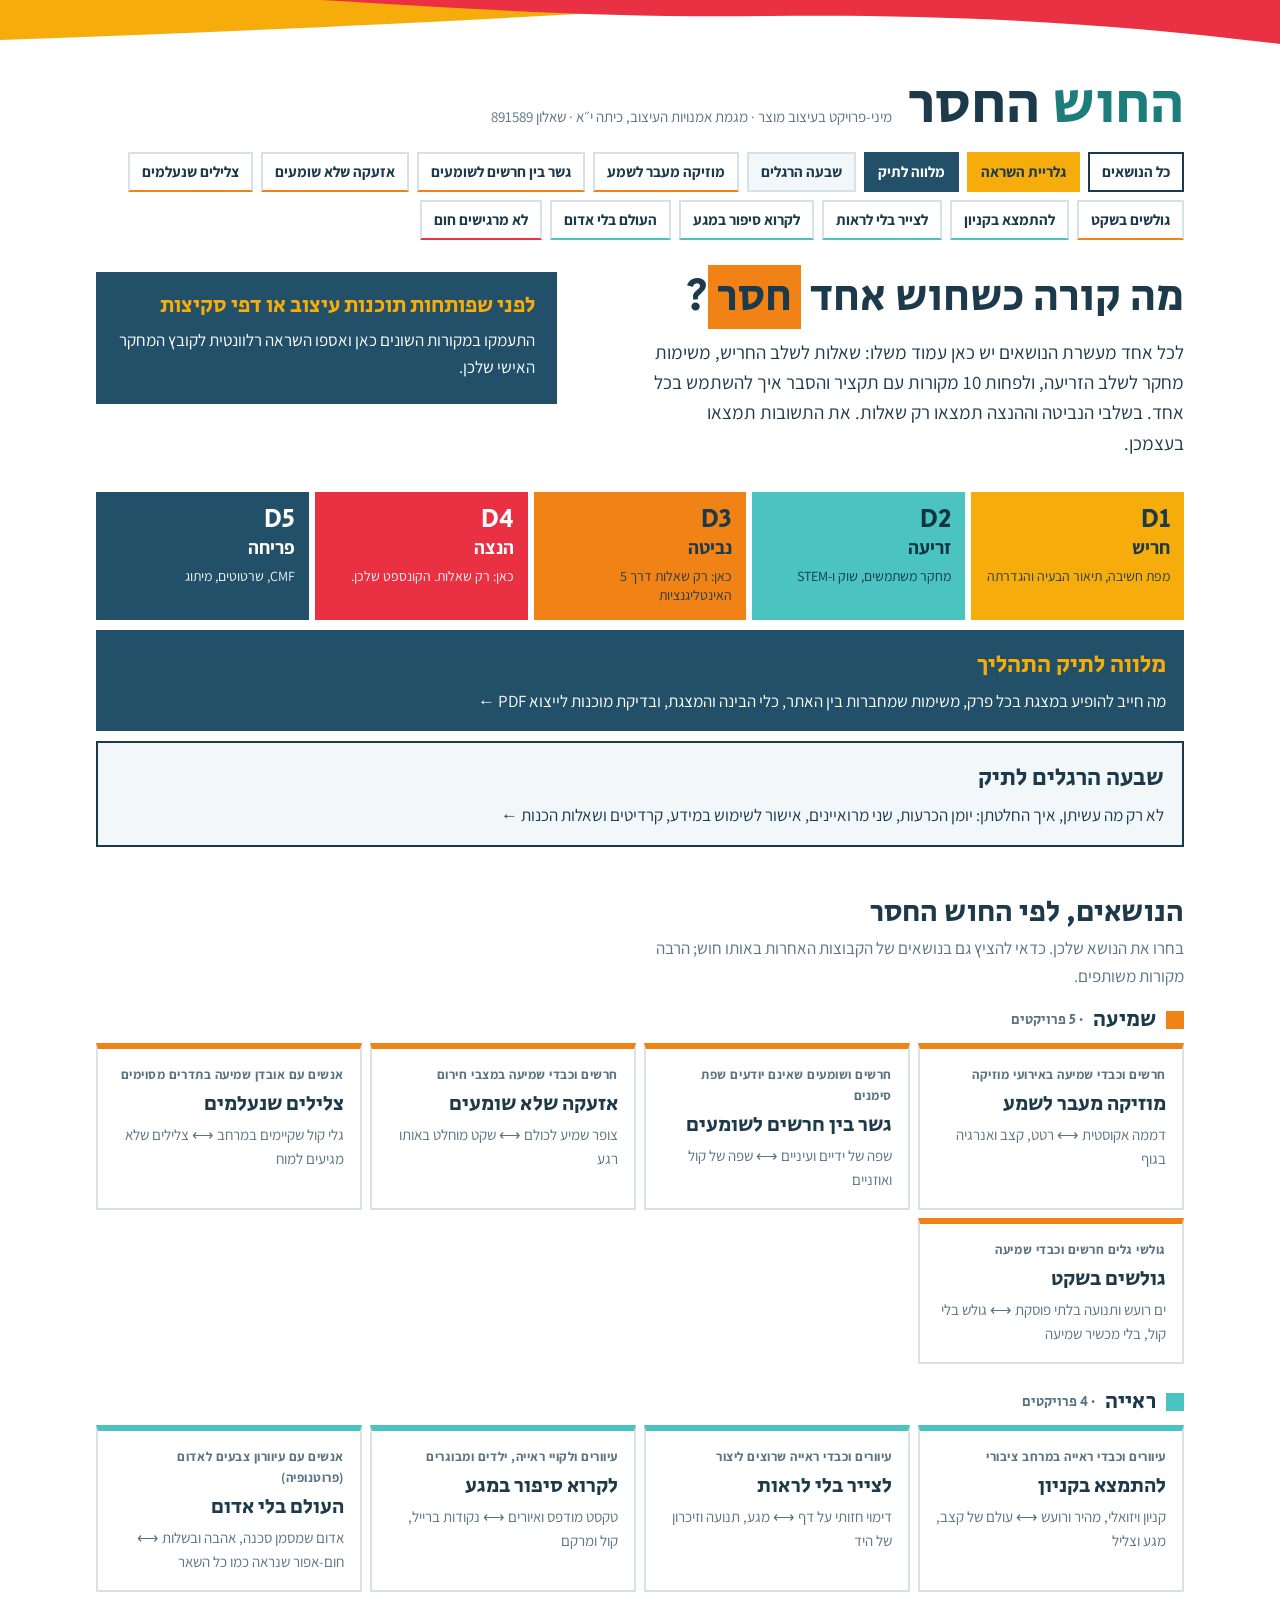
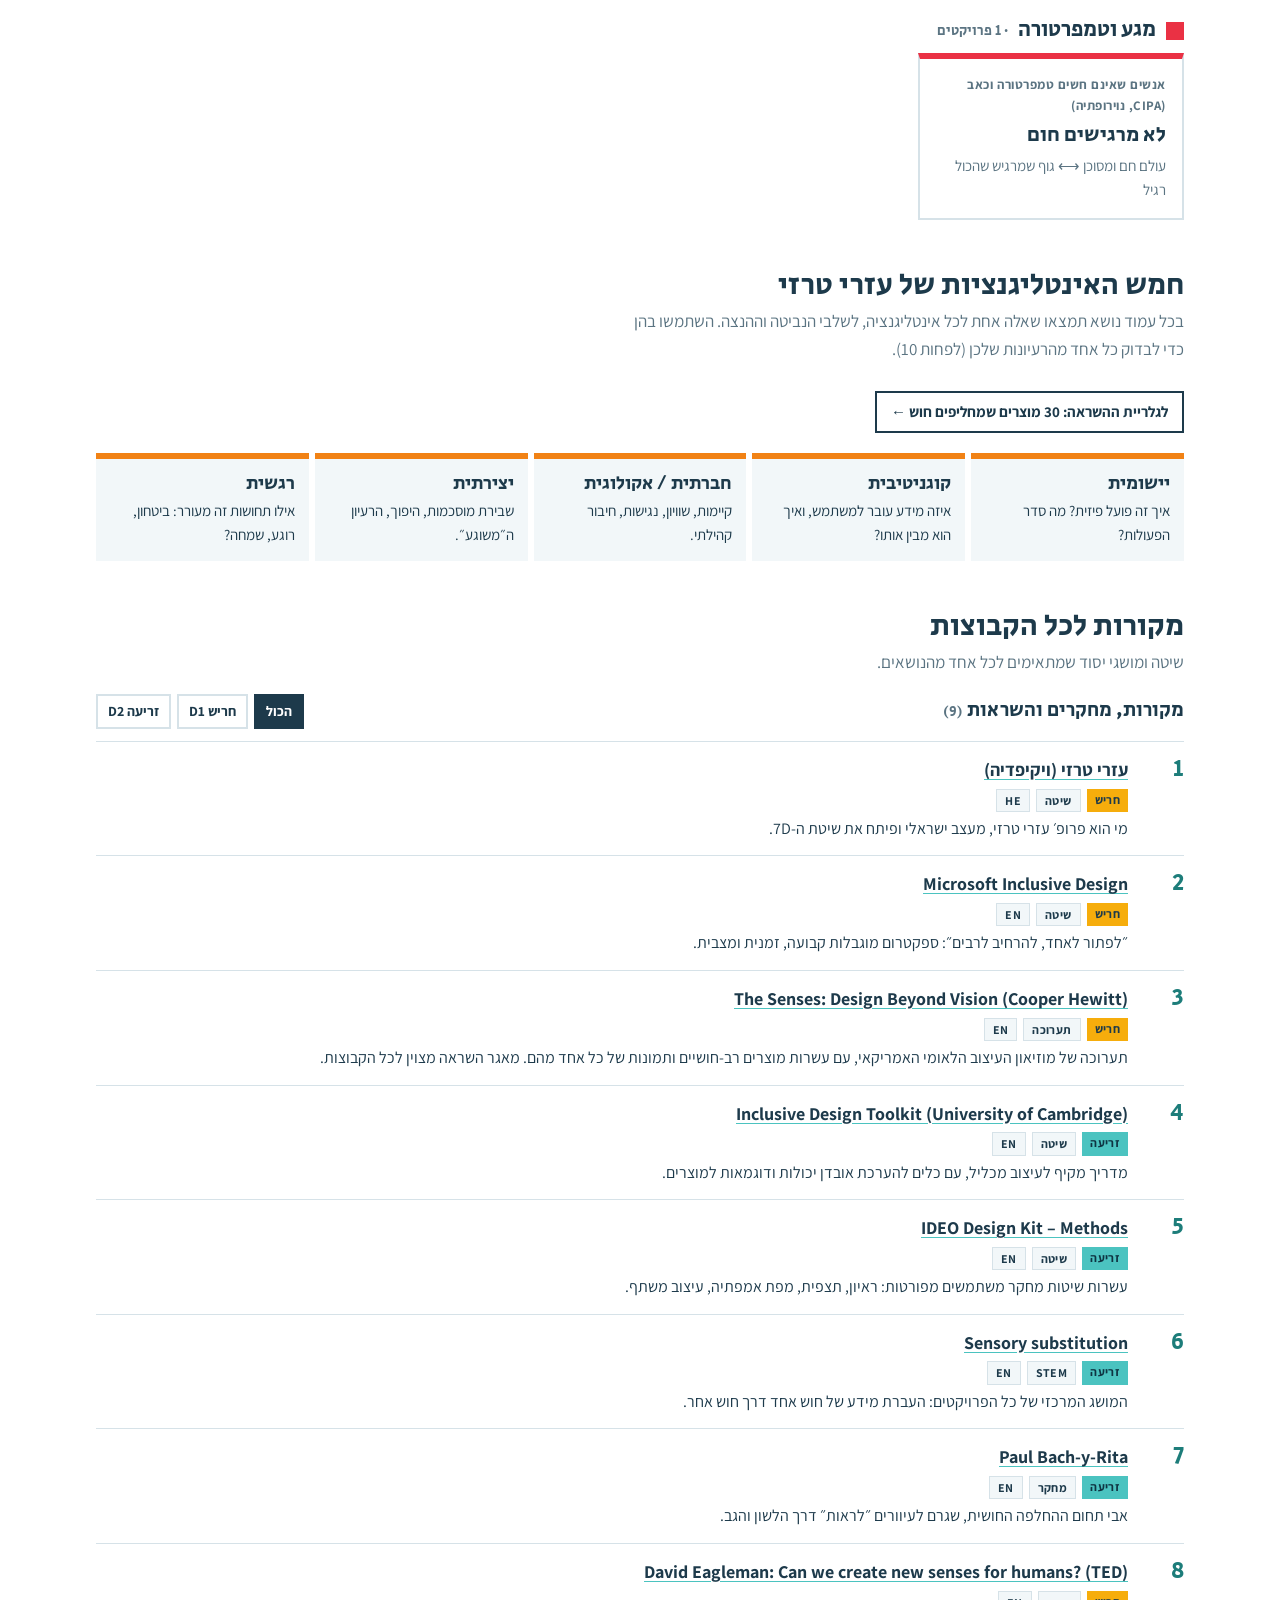
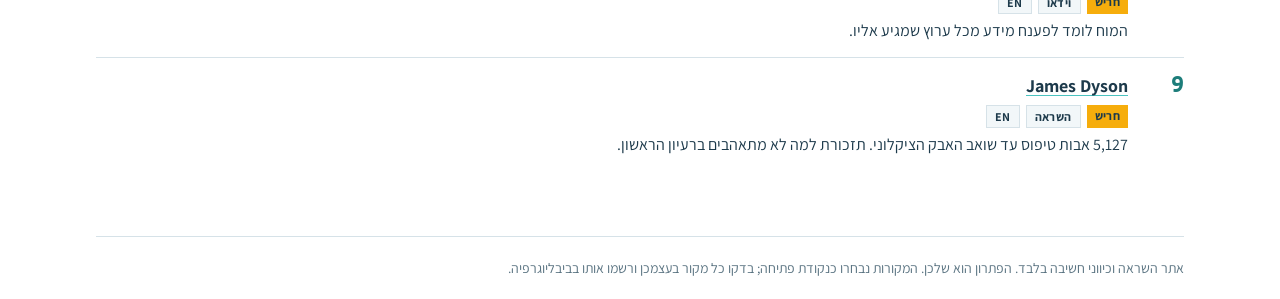
==== commit 94afaf52: "Return to the school pink, drop the term benchmarking, mark research tools as suggestions The red-in" ====
--- a/hachush-hachaser/index.html
+++ b/hachush-hachaser/index.html
@@ -10,7 +10,7 @@
 <style>
 /* Layout: flat colour blocks on a clean white field, like the school's signage. A hard-edged grid, no rounded cards; colour = stage of the 7D process. */
 :root{
-  --navy:#215068; --teal:#4bc3c0; --orange:#f18215; --yellow:#f6ad0c; --red:#ea3144; --red-ink:#c8243a; --teal-ink:#1d7d7a;
+  --navy:#215068; --teal:#4bc3c0; --orange:#f18215; --yellow:#f6ad0c; --red:#ea3144; --teal-ink:#1d7d7a;
   --bg:#ffffff; --fg:#1d3a4b; --muted:#5b7482; --line:#d6e2e8; --soft:#f2f7f9;
   --ink-on-color:#ffffff; --ink-on-yellow:#1d3a4b;
   --d1:var(--yellow); --d2:var(--teal); --d3:var(--orange); --d4:var(--red); --d5:var(--navy);
@@ -65,9 +65,9 @@
 @media (max-width:820px){.phases{grid-template-columns:repeat(2,1fr)}}
 .ph{padding:14px;color:var(--ink-on-color);min-width:0}
 .ph .n{font-family:var(--display);font-size:26px;line-height:1}
-.ph .t{font-weight:700}
+.ph .t{font-weight:700;font-size:19px}
 .ph small{display:block;font-size:14px;opacity:.95;line-height:1.4;margin-top:4px}
-.ph.d1{background:var(--d1);color:var(--ink-on-yellow)}.ph.d2{background:var(--d2);color:#0f3442}.ph.d3{background:var(--d3);color:#1d3a4b}.ph.d4{background:var(--red-ink)}.ph.d5{background:#215068}
+.ph.d1{background:var(--d1);color:var(--ink-on-yellow)}.ph.d2{background:var(--d2);color:#0f3442}.ph.d3{background:var(--d3);color:#1d3a4b}.ph.d4{background:var(--red)}.ph.d5{background:#215068}
 .ph.dim{opacity:.55}
 
 h2.sec{font-size:30px;margin:48px 0 6px}
@@ -107,11 +107,11 @@
 @media (max-width:720px){.stage{grid-template-columns:1fr;gap:10px}}
 .stage>aside{padding:12px;min-width:0}
 .stage>aside .n{font-family:var(--display);font-size:34px;line-height:1}
-.stage>aside .t{font-family:var(--display);font-size:20px}
+.stage>aside .t{font-family:var(--display);font-size:24px}
 .stage>aside small{display:block;font-size:13px;line-height:1.35;margin-top:4px}
 .stage.d1>aside{background:var(--d1);color:#1d3a4b}
 .stage.d2>aside{background:var(--d2);color:#0f3442}
-.stage.d34>aside{background:var(--d3);color:#1d3a4b;border-bottom:12px solid var(--red-ink)}
+.stage.d34>aside{background:var(--d3);color:#1d3a4b;border-bottom:12px solid var(--red)}
 .stage>div{min-width:0;display:grid;gap:22px}
 .stage h3{font-size:23px;margin-bottom:8px}
 .stage h4{font-size:18px;margin-bottom:6px}
@@ -161,8 +161,8 @@
 ol.links .use{font-size:15px;color:var(--muted);margin-top:4px}
 ol.links .use b{color:var(--fg)}
 
-.nosol{background:var(--red-ink);color:#fff;padding:14px 16px;font-weight:700}
-.nosol b{font-family:var(--display);font-weight:400;font-size:20px;display:block}
+.nosol{background:var(--red);color:#fff;padding:14px 16px;font-weight:700;font-size:19px}
+.nosol b{font-family:var(--display);font-weight:400;font-size:24px;display:block}
 .iq{display:grid;gap:8px}
 .iq details{border:2px solid var(--line);padding:0}
 .iq summary{cursor:pointer;padding:12px 14px;font-family:var(--display);font-size:19px;list-style:none;display:flex;justify-content:space-between;gap:10px}
@@ -194,7 +194,7 @@
 .airules h3{font-size:22px;color:var(--yellow);margin-bottom:8px}
 .airules ol{margin:0;padding-inline-start:22px;display:grid;gap:6px}
 .tjump{display:flex;flex-wrap:wrap;gap:6px;margin-top:20px}
-.tjump a{text-decoration:none;font-weight:700;font-size:15px;padding:6px 12px}
+.tjump a{text-decoration:none;font-weight:700;font-size:19px;padding:6px 12px}
 .stage.tk{margin-top:36px}
 ul.chk{list-style:none;margin:0;padding:0;display:grid;gap:6px}
 ul.chk label{display:flex;gap:10px;align-items:flex-start;cursor:pointer}
@@ -296,8 +296,8 @@
 {t:"Brains of deaf people rewire to “hear” music",u:"https://www.washington.edu/news/2001/11/27/brains-of-deaf-people-rewire-to-hear-music/",p:"d2",k:"מחקר",lang:"EN",s:"מחקר מאוניברסיטת וושינגטון (2001): אצל חרשים, רטט מעובד באזור השמיעה במוח. בסיס מדעי לכך שרטט הוא ״שמיעה״.",use:"שורה בטבלת התובנות: מה בדקנו → מה גילינו."},
 {t:"Pacinian corpuscle",u:"https://en.wikipedia.org/wiki/Pacinian_corpuscle",p:"d2",k:"STEM",lang:"EN",s:"קולטני הלחץ והרטט בעור, הרגישים במיוחד לתדרים של כ-250 הרץ. היכן הם מרוכזים בגוף?",use:"מחקר טכנולוגי-חומרי: מיפוי אזורי רגישות בגוף."},
 {t:"Bone conduction",u:"https://en.wikipedia.org/wiki/Bone_conduction",p:"d2",k:"STEM",lang:"EN",s:"הסבר על הולכת קול דרך עצמות הגולגולת, ההבדל מהולכת אוויר, ועל מי זה עובד ועל מי לא.",use:"שימו לב: לא מתאים לכל סוגי החירשות. זו תובנה חשובה."},
-{t:"SubPac",u:"https://subpac.com/",p:"d2",k:"מוצר קיים",lang:"EN",s:"אפוד/גב כיסא שמעביר באסים לגוף. תוכנן במקור למפיקי מוזיקה שומעים.",use:"בנצ׳מרקינג: למי הוא תוכנן? מה המחיר? מה הוא לא נותן למשתמש חרש?"},
-{t:"Neosensory",u:"https://neosensory.com/",p:"d2",k:"מוצר קיים",lang:"EN",s:"צמיד שמתרגם צלילים מהסביבה לדפוסי רטט על פרק היד, פרי מחקר של דייוויד איגלמן.",use:"בנצ׳מרקינג: ממשק, ארגונומיה, שפה חזותית."},
+{t:"SubPac",u:"https://subpac.com/",p:"d2",k:"מוצר קיים",lang:"EN",s:"אפוד/גב כיסא שמעביר באסים לגוף. תוכנן במקור למפיקי מוזיקה שומעים.",use:"מחקר שוק: למי הוא תוכנן? מה המחיר? מה הוא לא נותן למשתמש חרש?"},
+{t:"Neosensory",u:"https://neosensory.com/",p:"d2",k:"מוצר קיים",lang:"EN",s:"צמיד שמתרגם צלילים מהסביבה לדפוסי רטט על פרק היד, פרי מחקר של דייוויד איגלמן.",use:"מחקר שוק: ממשק, ארגונומיה, שפה חזותית."},
 {t:"Cymatics",u:"https://en.wikipedia.org/wiki/Cymatics",p:"d2",k:"השראה",lang:"EN",s:"תבניות שנוצרות כשחול או מים רוטטים בתדר מסוים (צורות חלדני). צליל שהופך לצורה נראית.",use:"לוח השראה (מודבורד) ונספח החריש."},
 {t:"But what is the Fourier Transform? (3Blue1Brown)",u:"https://www.youtube.com/watch?v=spUNpyF58BY",p:"d2",k:"STEM",lang:"EN",s:"סרטון ויזואלי שמסביר איך מפרקים צליל מורכב לתדרים בודדים. בהיר גם בלי רקע במתמטיקה.",use:"פרק ה-STEM: איך מכונה ״מבינה״ מוזיקה."},
 {t:"David Eagleman: Can we create new senses for humans? (TED)",u:"https://www.ted.com/talks/david_eagleman_can_we_create_new_senses_for_humans",p:"d1",k:"וידאו",lang:"EN",s:"חוקר מוח מסביר החלפה חושית: המוח לומד לפענח מידע מכל ערוץ שמגיע אליו.",use:"מושג מפתח לכל פרויקטי ״החוש החסר״."}
@@ -316,8 +316,8 @@
 {t:"Israeli Sign Language",u:"https://en.wikipedia.org/wiki/Israeli_Sign_Language",p:"d1",k:"רקע",lang:"EN",s:"סקירת שפת הסימנים הישראלית: מקורה, מספר המשתמשים, ומדוע היא שפה עצמאית ולא ״עברית בידיים״.",use:"מבוא: עובדות על הקהילה."},
 {t:"כל זכות: חירשים וכבדי שמיעה",u:"https://www.kolzchut.org.il/he/%D7%97%D7%99%D7%A8%D7%A9%D7%99%D7%9D_%D7%95%D7%9B%D7%91%D7%93%D7%99_%D7%A9%D7%9E%D7%99%D7%A2%D7%94",p:"d1",k:"רקע",lang:"HE",s:"ריכוז הזכויות והשירותים לחירשים בישראל, כולל שירותי תרגום ונגישות. מראה מה המדינה כבר נותנת.",use:"הצגת המצב הקיים (מה לא עובד כרגע)."},
 {t:"כל זכות: אגודת החרשים בישראל",u:"https://www.kolzchut.org.il/he/%D7%90%D7%92%D7%95%D7%93%D7%AA_%D7%94%D7%97%D7%A8%D7%A9%D7%99%D7%9D_%D7%91%D7%99%D7%A9%D7%A8%D7%90%D7%9C",p:"d1",k:"ארגון",lang:"HE",s:"מידע על הארגון המרכזי של הקהילה (בית הלן קלר). דרך טובה ליצור קשר לראיון.",use:"מקור לראיון עומק / עיצוב משתף."},
-{t:"Why Sign-Language Gloves Don’t Help Deaf People (The Atlantic)",u:"https://www.theatlantic.com/technology/archive/2017/11/why-sign-language-gloves-dont-help-deaf-people/545441/",p:"d2",k:"ביקורת",lang:"EN",s:"כתבה שמסבירה למה הקהילה החירשת דחתה ״כפפות מתרגמות״: הן מתעלמות מהבעות פנים ומעמיסות את המאמץ דווקא על החרש.",use:"חובה לטבלת הבנצ׳מרקינג: למה מוצר ״חכם״ נכשל רגשית."},
-{t:"Live Transcribe (Google)",u:"https://www.android.com/accessibility/live-transcribe/",p:"d2",k:"מוצר קיים",lang:"EN",s:"אפליקציית תמלול דיבור בזמן אמת. כדאי לבדוק אותה בעצמכן בעברית ובמקום רועש.",use:"ניסוי שטח קצר + שורה בטבלת הבנצ׳מרקינג."},
+{t:"Why Sign-Language Gloves Don’t Help Deaf People (The Atlantic)",u:"https://www.theatlantic.com/technology/archive/2017/11/why-sign-language-gloves-dont-help-deaf-people/545441/",p:"d2",k:"ביקורת",lang:"EN",s:"כתבה שמסבירה למה הקהילה החירשת דחתה ״כפפות מתרגמות״: הן מתעלמות מהבעות פנים ומעמיסות את המאמץ דווקא על החרש.",use:"חובה לטבלת מחקר השוק: למה מוצר ״חכם״ נכשל רגשית."},
+{t:"Live Transcribe (Google)",u:"https://www.android.com/accessibility/live-transcribe/",p:"d2",k:"מוצר קיים",lang:"EN",s:"אפליקציית תמלול דיבור בזמן אמת. כדאי לבדוק אותה בעצמכן בעברית ובמקום רועש.",use:"ניסוי שטח קצר + שורה בטבלת מחקר השוק."},
 {t:"Al-Sayyid Bedouin Sign Language",u:"https://en.wikipedia.org/wiki/Al-Sayyid_Bedouin_Sign_Language",p:"d1",k:"השראה",lang:"EN",s:"כפר בנגב שבו חירשות נפוצה, ולכן גם רבים מהשומעים יודעים שפת סימנים. קהילה שבה ״הפער״ כמעט לא קיים.",use:"שאלה למבוא: מה הופך קהילה לנגישה?"},
 {t:"Martha’s Vineyard Sign Language",u:"https://en.wikipedia.org/wiki/Martha%27s_Vineyard_Sign_Language",p:"d1",k:"השראה",lang:"EN",s:"אי באמריקה שבו במשך דורות כולם, חרשים ושומעים, דיברו בסימנים. דוגמה היסטורית לחיבור מלא.",use:"מודבורד וחשיבה על הנושא ״חיבורים״."},
 {t:"Nicaraguan Sign Language",u:"https://en.wikipedia.org/wiki/Nicaraguan_Sign_Language",p:"d2",k:"מחקר",lang:"EN",s:"שפה שנולדה מעצמה בין ילדים חרשים בבית ספר אחד. מראה ששפה נוצרת מתוך צורך לתקשר.",use:"תובנה: תקשורת צומחת מלמטה, לא מוכתבת."},
@@ -339,8 +339,8 @@
 {t:"מדריך היערכות לחירום לאנשים עם מוגבלות שמיעה (מערכות)",u:"https://www.maarachot.idf.il/media/akefmvfu/%D7%9E%D7%A2%D7%A8%D7%9B%D7%95%D7%AA-%D7%A2%D7%95%D7%A8%D7%A3-3-%D7%90%D7%97%D7%A8%D7%99%D7%95%D7%AA-%D7%9E%D7%A9%D7%95%D7%AA%D7%A4%D7%AA-%D7%9E%D7%93%D7%A8%D7%99%D7%9A-%D7%94%D7%99%D7%A2%D7%A8%D7%9B%D7%95%D7%AA-%D7%9C%D7%9E%D7%A6%D7%91%D7%99-%D7%97%D7%99%D7%A8%D7%95%D7%9D-%D7%A2%D7%91%D7%95%D7%A8-%D7%90%D7%A0%D7%A9%D7%99%D7%9D-%D7%A2%D7%9D-%D7%9E%D7%95%D7%92%D7%91%D7%9C%D7%95%D7%AA-%D7%A9%D7%9E%D7%99%D7%A2%D7%94.pdf",p:"d1",k:"מסמך רשמי",lang:"HE",s:"מדריך בעברית (סדרת ״מערכות עורף״) להיערכות לחירום עבור אנשים עם מוגבלות שמיעה. מתאר את המצב הקיים ואת ההמלצות.",use:"הצגת הבעיה והמצב הקיים בישראל."},
 {t:"פיקוד העורף",u:"https://www.oref.org.il/",p:"d1",k:"רשמי",lang:"HE",s:"האתר הרשמי: הנחיות, זמני התגוננות לפי אזור, ואמצעי ההתרעה הקיימים.",use:"נתון לאילוץ הזמן: כמה שניות יש בכל אזור?"},
 {t:"כל זכות: חירשים וכבדי שמיעה",u:"https://www.kolzchut.org.il/he/%D7%97%D7%99%D7%A8%D7%A9%D7%99%D7%9D_%D7%95%D7%9B%D7%91%D7%93%D7%99_%D7%A9%D7%9E%D7%99%D7%A2%D7%94",p:"d1",k:"רקע",lang:"HE",s:"זכויות, מכשירים מסובסדים ושירותים. אילו אמצעי התרעה כבר מגיעים לבית של אדם חרש?",use:"מבוא ותיאור המצב הקיים."},
-{t:"Bellman & Symfon – Bed Shaker",u:"https://shop.bellman.com/products/bed-shaker",p:"d2",k:"מוצר קיים",lang:"EN",s:"רוטט שמונח מתחת לכרית ומחובר למערכת התראות ביתית (פעמון, טלפון, גלאי עשן).",use:"בנצ׳מרקינג: מה הוא עושה טוב? האם הוא מבדיל בין סוגי אירועים?"},
-{t:"iOS 14 lets deaf users set alerts for important sounds (TechCrunch)",u:"https://techcrunch.com/2020/06/25/ios-14-lets-deaf-users-set-alerts-for-important-sounds-among-other-clever-accessibility-perks",p:"d2",k:"מוצר קיים",lang:"EN",s:"על תכונת ״זיהוי צלילים״ באייפון: הטלפון מקשיב לסירנות, דפיקות בדלת ובכי תינוק ומתריע.",use:"בנצ׳מרקינג: מה קורה כשהטלפון בטעינה בחדר אחר?"},
+{t:"Bellman & Symfon – Bed Shaker",u:"https://shop.bellman.com/products/bed-shaker",p:"d2",k:"מוצר קיים",lang:"EN",s:"רוטט שמונח מתחת לכרית ומחובר למערכת התראות ביתית (פעמון, טלפון, גלאי עשן).",use:"מחקר שוק: מה הוא עושה טוב? האם הוא מבדיל בין סוגי אירועים?"},
+{t:"iOS 14 lets deaf users set alerts for important sounds (TechCrunch)",u:"https://techcrunch.com/2020/06/25/ios-14-lets-deaf-users-set-alerts-for-important-sounds-among-other-clever-accessibility-perks",p:"d2",k:"מוצר קיים",lang:"EN",s:"על תכונת ״זיהוי צלילים״ באייפון: הטלפון מקשיב לסירנות, דפיקות בדלת ובכי תינוק ומתריע.",use:"מחקר שוק: מה קורה כשהטלפון בטעינה בחדר אחר?"},
 {t:"Fire alarm notification appliance",u:"https://en.wikipedia.org/wiki/Fire_alarm_notification_appliance",p:"d2",k:"תקנים",lang:"EN",s:"סוגי מתריעי אש: צופרים, מהבהבים, ותקנים לעוצמת אור ולקצב הבהוב בבניינים ציבוריים.",use:"מחקר טכנולוגי: מה התקן כבר יודע?"},
 {t:"Photosensitive epilepsy",u:"https://en.wikipedia.org/wiki/Photosensitive_epilepsy",p:"d2",k:"STEM",lang:"EN",s:"באילו תדירויות הבהוב אור עלול לגרום להתקף. גבול בטיחות שכל אור מהבהב צריך לכבד.",use:"אילוץ טכני חשוב לגבולות הגזרה."},
 {t:"Haptic technology",u:"https://en.wikipedia.org/wiki/Haptic_technology",p:"d2",k:"STEM",lang:"EN",s:"סקירת טכנולוגיות משוב מגע: מנועי רטט, LRA, פיזו. מה ההבדל בתחושה ובצריכת חשמל.",use:"מחקר חומרים ומנגנונים."},
@@ -387,8 +387,8 @@
 {t:"“Sound doesn’t matter underwater – everyone’s Deaf down there” (Lonely Planet)",u:"https://www.lonelyplanet.com/articles/deaf-scuba-diving-aqua-hands",p:"d1",k:"כתבה",lang:"EN",s:"מדריך צלילה חרש שמסביר שמתחת למים כולם ״חרשים״. היפוך מעניין של היתרון והחיסרון.",use:"ציטוט חזק למבוא ולנושא ״ניגודים״."},
 {t:"Hearing impaired Mentawai charter (Swellnet)",u:"https://www.swellnet.com/photos/swellnet-sessions/hearing-impaired-mentawai-charter",p:"d1",k:"כתבה",lang:"EN",s:"טיול גלישה של קבוצת גולשים כבדי שמיעה. תמונות ותיאור של החוויה מבפנים.",use:"מודבורד ותיעוד משתמשים."},
 {t:"Deaflympics",u:"https://www.deaflympics.com/",p:"d1",k:"ארגון",lang:"EN",s:"האולימפיאדה של ספורטאים חרשים. איך ספורט תחרותי מותאם בלי זינוק בקול.",use:"השראה: איך ספורט מוותר על צליל."},
-{t:"The complete directory of adaptive surfing organizations (SurferToday)",u:"https://www.surfertoday.com/surfing/13658-the-complete-directory-of-adaptive-surfing-organizations",p:"d2",k:"מאגר",lang:"EN",s:"רשימה של ארגוני גלישה מותאמת בעולם. מקום טוב למצוא אנשי קשר וגישות.",use:"בנצ׳מרקינג ומציאת מרואיינים."},
-{t:"Irish tow surf rescue club – emergency signal signs (Carve)",u:"https://www.carvemag.com/2018/09/irish-tow-surf-rescue-club-produce-emergency-signal-signs-for-popular-surf-spots/",p:"d2",k:"מוצר קיים",lang:"EN",s:"שלטים בחופים שמלמדים אותות ידיים לחירום בין גולשים. שפה חזותית קיימת.",use:"בנצ׳מרקינג: מה עובד בשפה חזותית במים?"},
+{t:"The complete directory of adaptive surfing organizations (SurferToday)",u:"https://www.surfertoday.com/surfing/13658-the-complete-directory-of-adaptive-surfing-organizations",p:"d2",k:"מאגר",lang:"EN",s:"רשימה של ארגוני גלישה מותאמת בעולם. מקום טוב למצוא אנשי קשר וגישות.",use:"מחקר שוק ומציאת מרואיינים."},
+{t:"Irish tow surf rescue club – emergency signal signs (Carve)",u:"https://www.carvemag.com/2018/09/irish-tow-surf-rescue-club-produce-emergency-signal-signs-for-popular-surf-spots/",p:"d2",k:"מוצר קיים",lang:"EN",s:"שלטים בחופים שמלמדים אותות ידיים לחירום בין גולשים. שפה חזותית קיימת.",use:"מחקר שוק: מה עובד בשפה חזותית במים?"},
 {t:"Diver communications",u:"https://en.wikipedia.org/wiki/Diver_communications",p:"d2",k:"מחקר",lang:"EN",s:"כל הדרכים שבהן צוללים מתקשרים: אותות ידיים, משיכות בחבל, אור, לוחות כתיבה.",use:"מילון של פתרונות שכבר קיימים בעולם המים."},
 {t:"Underwater acoustics",u:"https://en.wikipedia.org/wiki/Underwater_acoustics",p:"d2",k:"STEM",lang:"EN",s:"קול נע במים מהר פי ארבעה בערך מאשר באוויר, אבל האוזן האנושית לא בנויה לקלוט אותו שם.",use:"פרק STEM: פיזיקה של קול במים."},
 {t:"Vestibular system",u:"https://en.wikipedia.org/wiki/Vestibular_system",p:"d2",k:"STEM",lang:"EN",s:"מערכת שיווי המשקל באוזן הפנימית. אצל חלק מהחרשים היא נפגעת, וזה משפיע על הגלישה.",use:"תובנה פיזיולוגית לפרסונה."},
@@ -412,9 +412,9 @@
 {t:"Daniel Kish: How I use sonar to navigate the world (TED)",u:"https://www.ted.com/talks/daniel_kish_how_i_use_sonar_to_navigate_the_world",p:"d1",k:"וידאו",lang:"EN",s:"אדם עיוור שמנווט בעזרת נקישות לשון, כמו עטלף. משנה את ההבנה מה עיוורים ״יכולים״.",use:"שבירת הנחות בשלב החריש."},
 {t:"״דיאלוג בחשכה״ במוזיאון הילדים בחולון (מעריב)",u:"https://www.maariv.co.il/news/israel/article-1328927",p:"d1",k:"חוויה",lang:"HE",s:"כתבה על התערוכה בחולון שבה מדריכים עיוורים מובילים את המבקרים בחושך מוחלט.",use:"סיור כיתתי מומלץ לתיעוד שטח."},
 {t:"Tactile paving",u:"https://en.wikipedia.org/wiki/Tactile_paving",p:"d1",k:"רקע",lang:"EN",s:"מרצפות המישוש: הומצאו ביפן ב-1965. סוגי בליטות (נקודות לעצירה, פסים לכיוון) והתקנים.",use:"מה כבר קיים במרחב הציבורי."},
-{t:"RightHear",u:"https://www.right-hear.com/",p:"d2",k:"מוצר קיים",lang:"EN",s:"מערכת ישראלית שמשמיעה לעיוורים בטלפון היכן הם נמצאים בתוך מבנה, בעזרת משדרים קטנים.",use:"בנצ׳מרקינג (ואולי אפילו מרואיינים מהחברה)."},
-{t:"Microsoft Soundscape",u:"https://www.microsoft.com/en-us/research/product/soundscape/",p:"d2",k:"מחקר",lang:"EN",s:"פרויקט מחקר שהשתמש בצליל תלת-ממדי באוזניות כדי ״לצייר״ את הסביבה סביב המשתמש.",use:"בנצ׳מרקינג: למה הפרויקט נסגר?"},
-{t:"WeWALK",u:"https://wewalk.io/",p:"d2",k:"מוצר קיים",lang:"EN",s:"מקל לבן עם חיישן מכשולים בגובה הראש וחיבור לטלפון.",use:"בנצ׳מרקינג: משקל, מחיר, מה המשתמשים אומרים."},
+{t:"RightHear",u:"https://www.right-hear.com/",p:"d2",k:"מוצר קיים",lang:"EN",s:"מערכת ישראלית שמשמיעה לעיוורים בטלפון היכן הם נמצאים בתוך מבנה, בעזרת משדרים קטנים.",use:"מחקר שוק (ואולי אפילו מרואיינים מהחברה)."},
+{t:"Microsoft Soundscape",u:"https://www.microsoft.com/en-us/research/product/soundscape/",p:"d2",k:"מחקר",lang:"EN",s:"פרויקט מחקר שהשתמש בצליל תלת-ממדי באוזניות כדי ״לצייר״ את הסביבה סביב המשתמש.",use:"מחקר שוק: למה הפרויקט נסגר?"},
+{t:"WeWALK",u:"https://wewalk.io/",p:"d2",k:"מוצר קיים",lang:"EN",s:"מקל לבן עם חיישן מכשולים בגובה הראש וחיבור לטלפון.",use:"מחקר שוק: משקל, מחיר, מה המשתמשים אומרים."},
 {t:"Be My Eyes",u:"https://www.bemyeyes.com/",p:"d2",k:"מוצר קיים",lang:"EN",s:"אפליקציה שמחברת עיוור למתנדב רואה בשיחת וידאו. חיבור אנושי ולא רק טכנולוגי.",use:"השוואה: עזרה אנושית מול עזרה ממוחשבת."},
 {t:"Wayfinding",u:"https://en.wikipedia.org/wiki/Wayfinding",p:"d2",k:"עקרונות עיצוב",lang:"EN",s:"התחום שעוסק באיך אנשים מוצאים את דרכם: נקודות ציון, מסלולים, צמתים (קווין לינץ׳).",use:"מסגרת לניתוח מפת הקניון."},
 {t:"Human echolocation",u:"https://en.wikipedia.org/wiki/Human_echolocation",p:"d2",k:"STEM",lang:"EN",s:"המדע של אקולוקציה אצל בני אדם: איך הד מקירות וחפצים מספר על המרחב.",use:"פרק STEM: אקוסטיקה של חללים."},
@@ -436,10 +436,10 @@
 {t:"Blind artist relies on touch and texture (My Modern Met)",u:"https://mymodernmet.com/john-bramblitt-blind-painter/",p:"d1",k:"אמן",lang:"EN",s:"ג׳ון ברמבליט, צייר שהתעוור, ומשתמש בצבע עם טקסטורה כדי ״לראות״ באצבעות.",use:"תיעוד שיטת עבודה אמיתית."},
 {t:"Neil Harbisson: I listen to color (TED)",u:"https://www.ted.com/talks/neil_harbisson_i_listen_to_color",p:"d1",k:"וידאו",lang:"EN",s:"אמן עיוור צבעים ששומע צבעים דרך חיישן. מה זה אומר על הקשר בין חושים?",use:"השראה לחשיבה על צבע מעבר לראייה."},
 {t:"Molyneux’s problem",u:"https://en.wikipedia.org/wiki/Molyneux%27s_problem",p:"d1",k:"פילוסופיה",lang:"EN",s:"שאלה פילוסופית בת 300 שנה: אם עיוור יחזור לראות, האם יזהה בעין כדור שהכיר רק במגע?",use:"שאלה מעוררת למבוא."},
-{t:"DRAFTSMAN Tactile Drawing Board (APH)",u:"https://aph.org/product/draftsman-tactile-drawing-board",p:"d2",k:"מוצר קיים",lang:"EN",s:"לוח שעליו ציור בעט רגיל יוצר קו בולט שאפשר למשש מיד.",use:"בנצ׳מרקינג מרכזי."},
+{t:"DRAFTSMAN Tactile Drawing Board (APH)",u:"https://aph.org/product/draftsman-tactile-drawing-board",p:"d2",k:"מוצר קיים",lang:"EN",s:"לוח שעליו ציור בעט רגיל יוצר קו בולט שאפשר למשש מיד.",use:"מחקר שוק מרכזי."},
 {t:"Tactile literacy tools (APH Blog)",u:"https://aph.org/blog/tactile-literacy-tools",p:"d2",k:"מאגר",lang:"EN",s:"סקירה של כלים לאוריינות מישושית: ערכות שרטוט, סרגלים, ניירות מיוחדים.",use:"מיפוי שוק רחב."},
 {t:"DIY Raised Line Drawing (Paths to Literacy)",u:"https://pathstoliteracy.org/wp-content/uploads/2024/08/DIYRaisedLineDrawing2024.pdf",p:"d2",k:"מדריך",lang:"EN",s:"מדריך לייצור ביתי של משטחי ציור בקו בולט מחומרים זמינים.",use:"השראה לניסויים מהירים בחומר."},
-{t:"Art Materials for students with visual impairments",u:"https://teachingvisuallyimpaired.com/art-materials.html",p:"d2",k:"מאגר",lang:"EN",s:"רשימת חומרי אמנות מותאמים, ממורה לבעלי לקויות ראייה.",use:"בנצ׳מרקינג + רעיונות לחקר חומרים."},
+{t:"Art Materials for students with visual impairments",u:"https://teachingvisuallyimpaired.com/art-materials.html",p:"d2",k:"מאגר",lang:"EN",s:"רשימת חומרי אמנות מותאמים, ממורה לבעלי לקויות ראייה.",use:"מחקר שוק + רעיונות לחקר חומרים."},
 {t:"Tactile graphic",u:"https://en.wikipedia.org/wiki/Tactile_graphic",p:"d2",k:"STEM",lang:"EN",s:"איך מייצרים תמונות למישוש: נייר מתנפח בחום, הדפסה בולטת, תלת-ממד. ומה המגבלות.",use:"מחקר טכנולוגי-חומרי."},
 {t:"Haptic perception",u:"https://en.wikipedia.org/wiki/Haptic_perception",p:"d2",k:"STEM",lang:"EN",s:"איך אנחנו מזהים צורה בתנועה של היד: חקירה אקטיבית מול מגע פסיבי.",use:"פרק STEM: מה היד יודעת."},
 {t:"EyeMusic (National Geographic)",u:"https://www.nationalgeographic.com/culture/article/140403-eyemusic-ssd-visual-impairment-software-science",p:"d2",k:"מחקר",lang:"EN",s:"האפליקציה של פרופ׳ אמיר אמדי מהאוניברסיטה העברית שמתרגמת צורות וצבעים לצלילים.",use:"מחקר ישראלי על החלפה חושית."}
@@ -460,12 +460,12 @@
 {t:"Night writing",u:"https://en.wikipedia.org/wiki/Night_writing",p:"d1",k:"היסטוריה",lang:"EN",s:"״כתב לילה״ של צבא נפוליאון לקריאה בחושך, שממנו נולד הברייל. דוגמה לחיבור בין עולמות.",use:"נושא השנה: חיבור בין צבא לנגישות."},
 {t:"כל זכות: הספרייה המרכזית לעיוורים",u:"https://www.kolzchut.org.il/he/%D7%94%D7%A1%D7%A4%D7%A8%D7%99%D7%94_%D7%94%D7%9E%D7%A8%D7%9B%D7%96%D7%99%D7%AA_%D7%9C%D7%A2%D7%99%D7%95%D7%95%D7%A8%D7%99%D7%9D,_%D7%9B%D7%91%D7%93%D7%99_%D7%A8%D7%90%D7%99%D7%99%D7%94_%D7%95%D7%9E%D7%95%D7%92%D7%91%D7%9C%D7%99%D7%9D",p:"d1",k:"ארגון",lang:"HE",s:"מידע על הספרייה בנתניה שמפיקה ומשאילה ספרים בברייל, בקול ובהגדלה.",use:"מקור לראיון ולנתונים בעברית."},
 {t:"Hebrew Braille",u:"https://en.wikipedia.org/wiki/Hebrew_Braille",p:"d2",k:"רקע",lang:"EN",s:"איך ברייל עובד בעברית: קריאה משמאל לימין, ניקוד, אותיות סופיות.",use:"פרט ייחודי לישראל."},
-{t:"Les Doigts Qui Rêvent – tactile books (Paths to Literacy)",u:"https://www.pathstoliteracy.org/resource/les-doigts-qui-revent-dreaming-fingers-tactile-books",p:"d2",k:"מוצר קיים",lang:"EN",s:"הוצאה צרפתית שמייצרת ספרי ילדים מאוירים במרקמים: בד, עץ, נייר זכוכית.",use:"בנצ׳מרקינג והשראה חומרית."},
+{t:"Les Doigts Qui Rêvent – tactile books (Paths to Literacy)",u:"https://www.pathstoliteracy.org/resource/les-doigts-qui-revent-dreaming-fingers-tactile-books",p:"d2",k:"מוצר קיים",lang:"EN",s:"הוצאה צרפתית שמייצרת ספרי ילדים מאוירים במרקמים: בד, עץ, נייר זכוכית.",use:"מחקר שוק והשראה חומרית."},
 {t:"Designing Tactile Illustrated Books (NFB)",u:"https://nfb.org/images/nfb/publications/jbir/jbir14/jbir040101.html",p:"d2",k:"מחקר",lang:"EN",s:"מאמר מחקרי על איך ילדים עיוורים מבינים איורים מישושיים, ומה עובד ומה מבלבל.",use:"מקור אקדמי לטבלת התובנות."},
 {t:"Refreshable braille display",u:"https://en.wikipedia.org/wiki/Refreshable_braille_display",p:"d2",k:"STEM",lang:"EN",s:"איך עובד צג שבו פינים קטנים עולים ויורדים (בדרך כלל במנגנון פיזואלקטרי). למה הוא יקר כל כך.",use:"מחקר מנגנונים."},
-{t:"Dot Inc.",u:"https://www.dotincorp.com/",p:"d2",k:"מוצר קיים",lang:"EN",s:"חברה שפיתחה שעון ומכשירים עם ברייל דינמי בעלות נמוכה יותר.",use:"בנצ׳מרקינג."},
+{t:"Dot Inc.",u:"https://www.dotincorp.com/",p:"d2",k:"מוצר קיים",lang:"EN",s:"חברה שפיתחה שעון ומכשירים עם ברייל דינמי בעלות נמוכה יותר.",use:"מחקר שוק."},
 {t:"Moon type",u:"https://en.wikipedia.org/wiki/Moon_type",p:"d2",k:"השראה",lang:"EN",s:"כתב מישוש חלופי שמבוסס על צורות פשוטות של אותיות. קל יותר למי שהתעוור בגיל מבוגר.",use:"השוואה: עוד דרך לקרוא במגע."},
-{t:"NLS – National Library Service for the Blind (Library of Congress)",u:"https://www.loc.gov/nls/",p:"d2",k:"ארגון",lang:"EN",s:"שירות הספרייה הלאומית האמריקאית לספרי שמע וברייל, כולל מכשירי השמעה ייעודיים.",use:"בנצ׳מרקינג של ספרי שמע."}
+{t:"NLS – National Library Service for the Blind (Library of Congress)",u:"https://www.loc.gov/nls/",p:"d2",k:"ארגון",lang:"EN",s:"שירות הספרייה הלאומית האמריקאית לספרי שמע וברייל, כולל מכשירי השמעה ייעודיים.",use:"מחקר שוק של ספרי שמע."}
 ],
 intel:{app:"איך מחזיקים את הספר, איפה האצבעות, איך מדפדפים ואיך מוצאים את המקום שבו עצרו?",cog:"איך הקורא יודע מה קורה בתמונה? כמה מידע אפשר להעביר באצבע לפני שזה מבלבל?",soc:"האם רואה ועיוור יכולים לחוות את אותו ספר יחד? ספר כזה יעמוד במדף רגיל בספרייה?",cre:"מה אם הסיפור לא ״מתורגם״ לברייל אלא נולד במגע? מה אם הרואים יקראו בעיניים עצומות?",emo:"סקרנות, הנאה, עצמאות. מה מרגיש ילד שמגלה בעצמו את סוף הסיפור?"}},
 
@@ -485,11 +485,11 @@
 {t:"Ishihara test",u:"https://en.wikipedia.org/wiki/Ishihara_test",p:"d2",k:"STEM",lang:"EN",s:"מבחן הנקודות הצבעוניות שמגלה עיוורון צבעים. איך הוא בנוי ולמה הוא עובד.",use:"השראה גרפית + ניסוי כיתתי."},
 {t:"Coblis – Color Blindness Simulator",u:"https://www.color-blindness.com/coblis-color-blindness-simulator/",p:"d2",k:"כלי ניסוי",lang:"EN",s:"מעלים תמונה ורואים איך היא נראית לכל סוג של עיוורון צבעים.",use:"לוח השוואה ״לפני / אחרי״."},
 {t:"Sim Daltonism",u:"https://michelf.ca/projects/sim-daltonism/",p:"d2",k:"כלי ניסוי",lang:"EN",s:"אפליקציה למק ולאייפון שמציגה בזמן אמת דרך המצלמה איך נראה העולם.",use:"תיעוד שטח בסופר או ברחוב."},
-{t:"ColorADD",u:"https://www.coloradd.net/",p:"d2",k:"מוצר קיים",lang:"EN",s:"מערכת סמלים פורטוגזית שמייצגת צבעים בצורות פשוטות. בשימוש בתחבורה ובבתי ספר.",use:"בנצ׳מרקינג: שפה חזותית חלופית."},
-{t:"EnChroma",u:"https://enchroma.com/",p:"d2",k:"מוצר קיים",lang:"EN",s:"משקפיים שמגבירים את ההבדל בין צבעים לחלק מהאנשים. כדאי לחפש גם ביקורות מדעיות עליהם.",use:"בנצ׳מרקינג ביקורתי: מה מבטיחים ומה באמת."},
+{t:"ColorADD",u:"https://www.coloradd.net/",p:"d2",k:"מוצר קיים",lang:"EN",s:"מערכת סמלים פורטוגזית שמייצגת צבעים בצורות פשוטות. בשימוש בתחבורה ובבתי ספר.",use:"מחקר שוק: שפה חזותית חלופית."},
+{t:"EnChroma",u:"https://enchroma.com/",p:"d2",k:"מוצר קיים",lang:"EN",s:"משקפיים שמגבירים את ההבדל בין צבעים לחלק מהאנשים. כדאי לחפש גם ביקורות מדעיות עליהם.",use:"מחקר שוק ביקורתי: מה מבטיחים ומה באמת."},
 {t:"WCAG: Use of Color",u:"https://www.w3.org/WAI/WCAG21/Understanding/use-of-color.html",p:"d2",k:"תקנים",lang:"EN",s:"התקן הבינלאומי לנגישות: אסור שצבע יהיה הדרך היחידה להעביר מידע.",use:"עיקרון מנחה לגבולות הגזרה."},
 {t:"Viz Palette",u:"https://projects.susielu.com/viz-palette",p:"d2",k:"כלי ניסוי",lang:"EN",s:"כלי לבדיקה אם פלטת צבעים מובחנת גם לעיוורי צבעים.",use:"בדיקת פלטת ה-CMF בהמשך."},
-{t:"Traffic light",u:"https://en.wikipedia.org/wiki/Traffic_light",p:"d2",k:"רקע",lang:"EN",s:"היסטוריה ותקנים של רמזורים, כולל סידור קבוע של האורות ופתרונות שננקטו לעיוורי צבעים.",use:"מקרה בוחן לבנצ׳מרקינג."}
+{t:"Traffic light",u:"https://en.wikipedia.org/wiki/Traffic_light",p:"d2",k:"רקע",lang:"EN",s:"היסטוריה ותקנים של רמזורים, כולל סידור קבוע של האורות ופתרונות שננקטו לעיוורי צבעים.",use:"מקרה בוחן למחקר שוק."}
 ],
 intel:{app:"באיזה רגע המשתמש צריך להבחין באדום? כמה זמן יש לו? מה הוא עושה בידיים באותו רגע?",cog:"איזה מידע האדום נושא: סכנה, מצב, דירוג? איך עוד אפשר לקודד את המידע הזה?",soc:"האם הפתרון עוזר רק לו, או משנה את המערכת לכולם? האם הוא בולט כ״מיוחד״?",cre:"מה אם הרואים-הכל הם אלה שמפספסים משהו? מה אם צבע הוא לא הדרך היחידה לראות?",emo:"מבוכה מטעות, חשש מסכנה. מה ייתן ביטחון בלי להזכיר כל הזמן את החיסרון?"}},
 
@@ -579,7 +579,7 @@
 {n:"Dot Watch",sense:"see",how:"touch",u:"https://www.dotincorp.com/",s:"שעון חכם שמציג שעה והודעות בנקודות ברייל שעולות ויורדות.",why:"מוצר יפה שלא נראה כמו ״מכשיר עזר״."},
 {n:"EyeMusic",sense:"see",how:"sound",u:"https://www.nationalgeographic.com/culture/article/140403-eyemusic-ssd-visual-impairment-software-science",s:"אפליקציה מהאוניברסיטה העברית שמתרגמת תמונה לצלילים: גובה הצליל הוא המיקום, וכלי הנגינה הוא הצבע.",why:"מחקר ישראלי שמראה איך צבע יכול להפוך למוזיקה."},
 {n:"ColorADD",sense:"see",how:"shape",u:"https://www.coloradd.net/",s:"מערכת סמלים פשוטים לעיוורי צבעים: משולש, קו ושילובים שלהם מייצגים צבעים.",why:"שפה גרפית קטנה שמוסיפה מידע בלי לשנות את הצבע."},
-{n:"משקפי EnChroma",sense:"see",how:"light",u:"https://enchroma.com/",s:"עדשות שמסננות אורכי גל כדי להגדיל את ההבדל בין אדום לירוק אצל חלק מעיוורי הצבעים.",why:"כדאי לחפש גם את הביקורת המדעית עליהן. דוגמה טובה לבנצ׳מרקינג ביקורתי."},
+{n:"משקפי EnChroma",sense:"see",how:"light",u:"https://enchroma.com/",s:"עדשות שמסננות אורכי גל כדי להגדיל את ההבדל בין אדום לירוק אצל חלק מעיוורי הצבעים.",why:"כדאי לחפש גם את הביקורת המדעית עליהן. דוגמה טובה למחקר שוק ביקורתי."},
 {n:"כפית תינוק שמשנה צבע",sense:"touch",how:"light",u:"https://patents.google.com/patent/US6865815",s:"פטנט על כלי אוכל לתינוקות עם חומר תרמוכרומי שמשנה צבע כשהאוכל חם מדי.",why:"חום שאי אפשר להרגיש הופך לצבע שרואים."},
 {n:"ספל Ember",sense:"touch",how:"touch",u:"https://ember.com/",s:"ספל שמחזיק את המשקה בטמפרטורה קבועה שבוחרים מראש.",why:"נבנה בשביל טעם, לא בשביל בטיחות. איפה הפער?"},
 {n:"צילום תרמי",sense:"touch",how:"light",u:"https://en.wikipedia.org/wiki/Thermography",s:"מצלמה שקולטת קרינת אינפרא-אדום ומציגה חום כצבעים.",why:"טכנולוגיה שהופכת חום לתמונה."}
@@ -611,7 +611,7 @@
   </div>
   <div class="gal" id="gal">${GALLERY.map(g=>`<article class="gi" data-sense="${g.sense}" data-how="${g.how}">
     <div class="pic" style="background:color-mix(in srgb, ${HOW[g.how].c} 14%, var(--bg))">${glyph(g.how)}</div>
-    <div class="gb"><div class="tags"><span class="tag" style="background:${g.sense==="touch"?"var(--red-ink)":GSENSES[g.sense].color};color:${g.sense==="hear"||g.sense==="see"?"#1d3a4b":"#fff"}">${GSENSES[g.sense].name}</span><span class="tag kind">${HOW[g.how].n}</span></div>
+    <div class="gb"><div class="tags"><span class="tag" style="background:${g.sense==="touch"?"var(--red)":GSENSES[g.sense].color};color:${g.sense==="hear"||g.sense==="see"?"#1d3a4b":"#fff"}">${GSENSES[g.sense].name}</span><span class="tag kind">${HOW[g.how].n}</span></div>
     <h3>${esc(g.n)}</h3><p>${esc(g.s)}</p><p class="use"><b>למה זה מעניין:</b> ${esc(g.why)}</p>
     <a class="more" href="${esc(g.u)}" target="_blank" rel="noopener">לתמונות ולמוצר ←</a></div></article>`).join("")}</div>
   <p class="note" id="gal-empty" hidden>אין דוגמאות בצירוף הזה. נסו סינון אחר.</p>`;
@@ -721,9 +721,9 @@
   </div></section>
 
   <section class="stage d2" id="d2-${p.id}"><aside><div class="n">D2</div><div class="t">זריעה</div><small>מחקר עיצוב מבוסס STEM · 4–6 עמודים</small></aside><div>
-    <div><h3>שלושת כלי המחקר</h3><p class="note" style="margin-bottom:8px">חובה לפחות שניים. סמנו מה בחרתן.</p>
+    <div><h3>שלושת כלי המחקר</h3><p class="note" style="margin-bottom:8px">אלה הצעות שלי, נקודת פתיחה לחשיבה בלבד. המחקר שלכן יכול להיראות אחרת לגמרי: אנשים אחרים, מוצרים אחרים, שאלות אחרות. מה שמחייב הוא מה שמופיע במצגת. סמנו מה מתאים לכן.</p>
     <div class="tools">
-      ${[["persona","מחקר משתמשים משתף",p.d2.persona],["bench","מחקר שוק (בנצ׳מרקינג): מה למפות",p.d2.bench],["stem","מחקר טכנולוגי-חומרי (STEM)",p.d2.stem]].map(([k,n,arr])=>`
+      ${[["persona","מחקר משתמשים משתף",p.d2.persona],["bench","מחקר שוק: מה למפות",p.d2.bench],["stem","מחקר טכנולוגי-חומרי (STEM)",p.d2.stem]].map(([k,n,arr])=>`
       <div class="tool"><h4><input type="checkbox" id="tool-${p.id}-${k}" data-tool="${k}" ${done[k]?"checked":""}><label for="tool-${p.id}-${k}">${n}</label></h4><ul>${arr.map(x=>`<li>${esc(x)}</li>`).join("")}${k==="persona"?"<li><b>לפחות שני אנשים, מסוגים שונים.</b></li>":""}</ul></div>`).join("")}
     </div></div>
     <div><h3>עמוד התובנות (חובה)</h3><p>לכל מקור שבחרתן: <b>מה בדקנו ← מה גילינו ← מה המסקנה העיצובית?</b> ובסוף, 2–3 ״הזדמנויות לפעולה״.</p></div>
@@ -793,7 +793,7 @@
  task:{h:"הרעיונות שלכן, השאלות של הבינה",steps:["כבו מסכים. שימו טיימר ל-10 דקות ושרטטו ביד כמה שיותר רעיונות. אחר כך עוד סבב. רשמו את זה ביומן ההכרעות כבחירה בלי בינה, עם נימוק.","בחרו חמישה רעיונות. לכל אחד, בקשו מכלי הבינה שאלה אחת לפי אחת האינטליגנציות (הפרומפט למטה). בשלב הזה הבינה לא מציעה רעיונות.","מהתשובות שלכן כותבות את היתרונות והחסרונות בשקף 20.","אם השתמשתן בהדמיה שבינה יצרה, היא מסומנת ומונחת ליד הסקיצה שלכן."],trace:"עמודי הסקיצות מצולמים בשקף 20, ושאלות הבינה בגופן קטן לידם."},
  prompt:"אני בשלב רעיונאות בפרויקט עיצוב מוצר בנושא [הנושא]. אסור לך להציע רעיונות, פתרונות או דוגמאות למוצרים. זה הרעיון שלי במשפט: [הרעיון]. שאל אותי שאלה אחת בלבד מנקודת המבט של האינטליגנציה ה[יישומית / קוגניטיבית / חברתית / יצירתית / רגשית] של עזרי טרזי, וחכה לתשובה שלי.",
  rub:[["לפחות 10 רעיונות שונים באמת",6],["יתרונות, חסרונות וחמש האינטליגנציות",5],["התנסות בחומרים",4]]},
-{id:"t4",n:"D4",t:"הנצה",bg:"var(--red-ink)",ink:"#fff",pages:"שקפים 22 עד 24",nosol:true,
+{id:"t4",n:"D4",t:"הנצה",bg:"var(--red)",ink:"#fff",pages:"שקפים 22 עד 24",nosol:true,
  must:[["שקף 22","בחירת כיוון אחד מהנביטה ופיתוחו, עם נימוק"],["שקף 22","מודל מהיר שנבדק בידיים של משתמש אמיתי: המודל לפני המשוב ואחריו"],["שקף 23","תרחישי שימוש במוצר: לפני, תוך כדי, אחרי"],["שקף 24","אפיון סופי: חומרים, מידות, צבעים, מנגנון, והמשמעויות"],["שקף 24","שאלה אחת: מי עוד עלול להיות מושפע מהמוצר?"]],
  task:{h:"המודל מדבר",steps:["בנו מודל מקרטון או מנייר לפני כל הדמיה במחשב.","הניחו אותו בידיים של משתמש אמיתי. תעדו שלושה ציטוטים: מה היה לא נוח? מה הפתיע?","לשקף 22, השתמשו בכלי הבינה רק כדי לנסח קריטריונים לבחירה (הפרומפט למטה). את ההחלטה אתן מקבלות."],trace:"בשקף 22: צילום של המשתמש עם המודל (באישורו), שלושת הציטוטים, ומודל לפני ואחרי המשוב."},
  prompt:"אני בוחרת בין כמה כיווני קונספט בפרויקט עיצוב מוצר בנושא [הנושא]. אל תדרג אותם, אל תמליץ ואל תציע כיוון חדש. עזור לי לנסח ארבעה קריטריונים לבחירה, ושאל אותי מה הכי חשוב למשתמש שלי.",
@@ -929,7 +929,7 @@
   <div style="border-color:var(--d1)"><b>חריש</b><small>שקפים 4 עד 6</small><ul><li>פותחות את יומן ההכרעות. השורה הראשונה: מפת החשיבה נעשתה ביד, ולמה.</li><li>לכל מקור: קישור, ומה הוא שינה אצלכן.</li></ul></div>
   <div style="border-color:var(--d2)"><b>זריעה</b><small>שקפים 7 עד 19</small><ul><li>שני אנשים לפחות מקהל היעד, מסוגים שונים.</li><li>אישור להקליט, לצטט ולצלם, רשום בנספחים.</li><li>שאלת המחקר: גרסה ראשונה ליד הגרסה הסופית.</li></ul></div>
   <div style="border-color:var(--d3)"><b>נביטה</b><small>שקפים 20 ו-21</small><ul><li>גם רעיונות שנפסלו נשארים בתיק, עם סיבה.</li><li>כל הדמיה מבינה מסומנת בכתום, ליד הסקיצה שלכן.</li></ul></div>
-  <div style="border-color:var(--red-ink)"><b>הנצה</b><small>שקפים 22 עד 24</small><ul><li>המודל לפני ואחרי המשוב של המשתמש.</li><li>שאלה אחת: מי עוד עלול להיות מושפע מהמוצר?</li></ul></div>
+  <div style="border-color:var(--red)"><b>הנצה</b><small>שקפים 22 עד 24</small><ul><li>המודל לפני ואחרי המשוב של המשתמש.</li><li>שאלה אחת: מי עוד עלול להיות מושפע מהמוצר?</li></ul></div>
   <div style="border-color:var(--navy)"><b>פריחה וסיכום</b><small>שקפים 25 עד 28</small><ul><li>דף קרדיטים בראש הנספחים.</li><li>היומן המלא בנספחים.</li><li>ארבע שאלות הכנות ברפלקציה.</li></ul></div>
   </div>
   <p style="margin-top:16px"><a class="btn" href="#tik" style="text-decoration:none;display:inline-block">למלווה לתיק, שקף אחרי שקף ←</a></p></div></section>`;
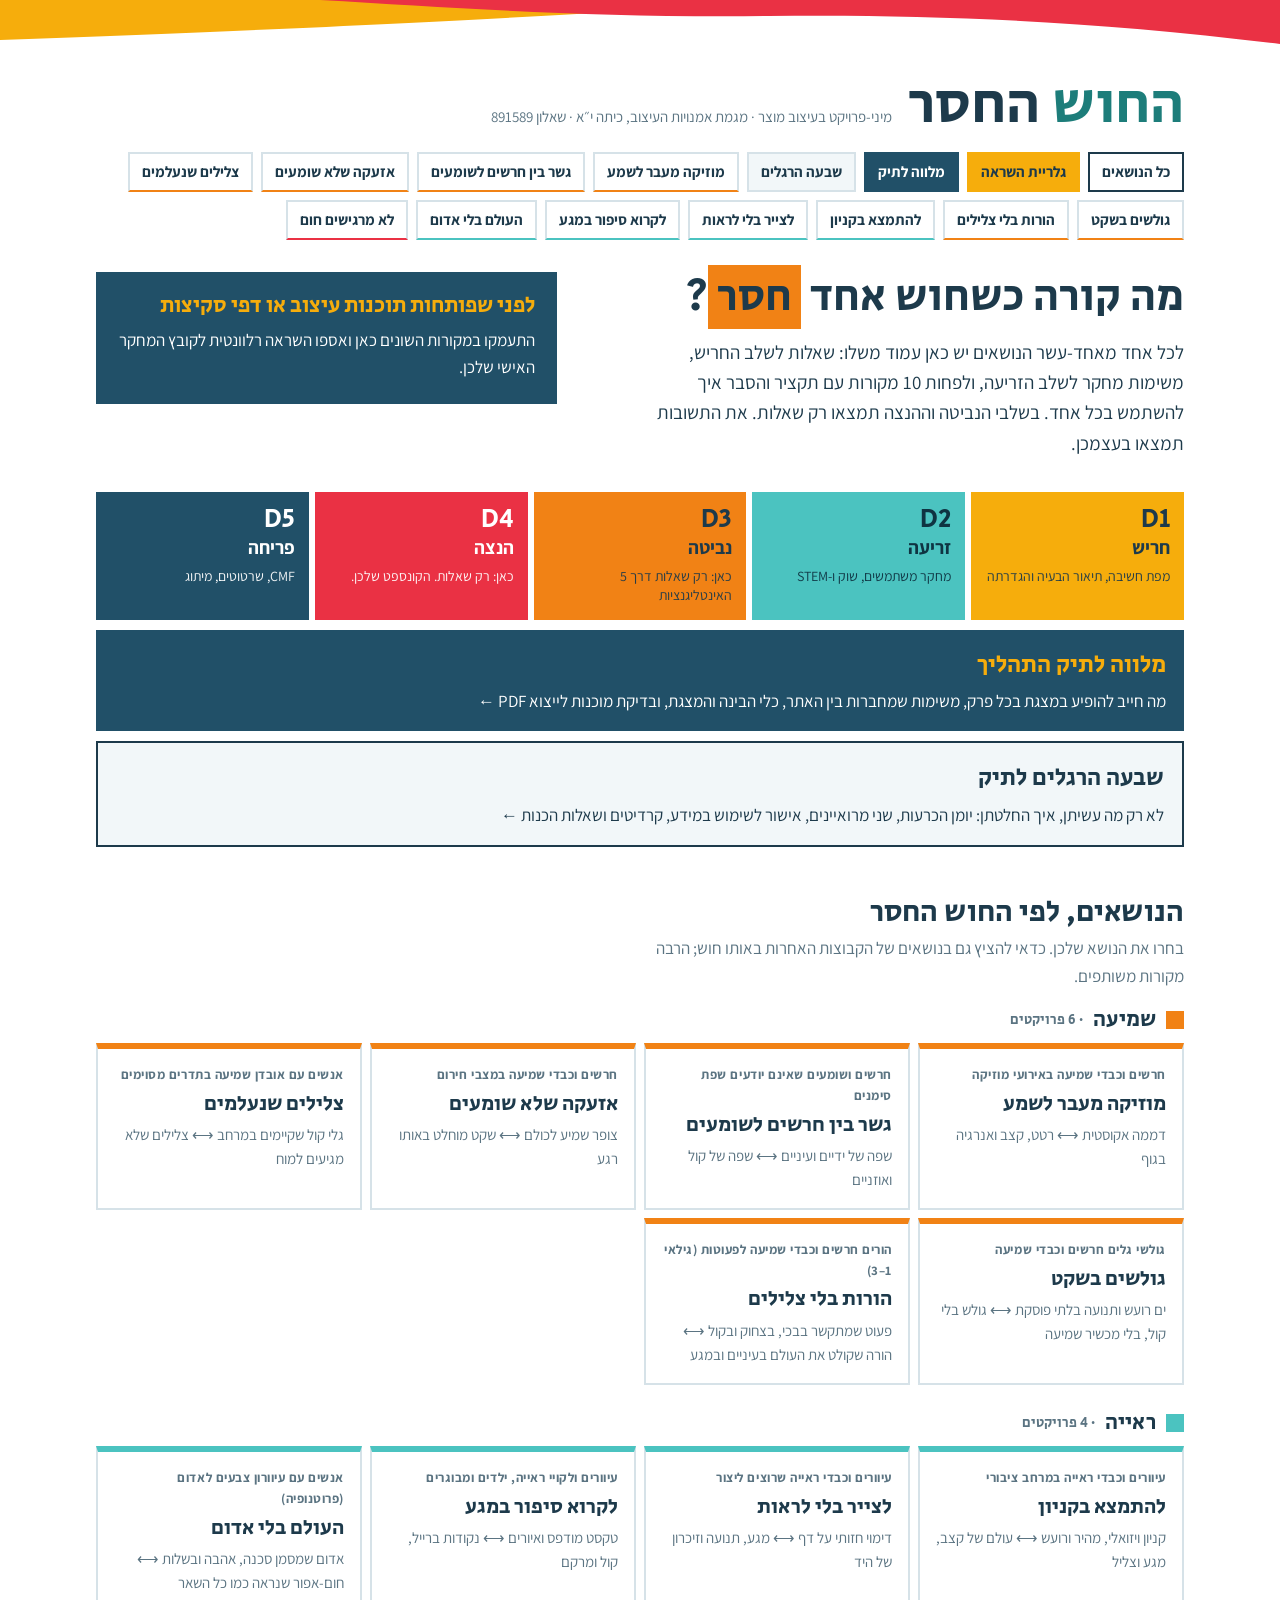
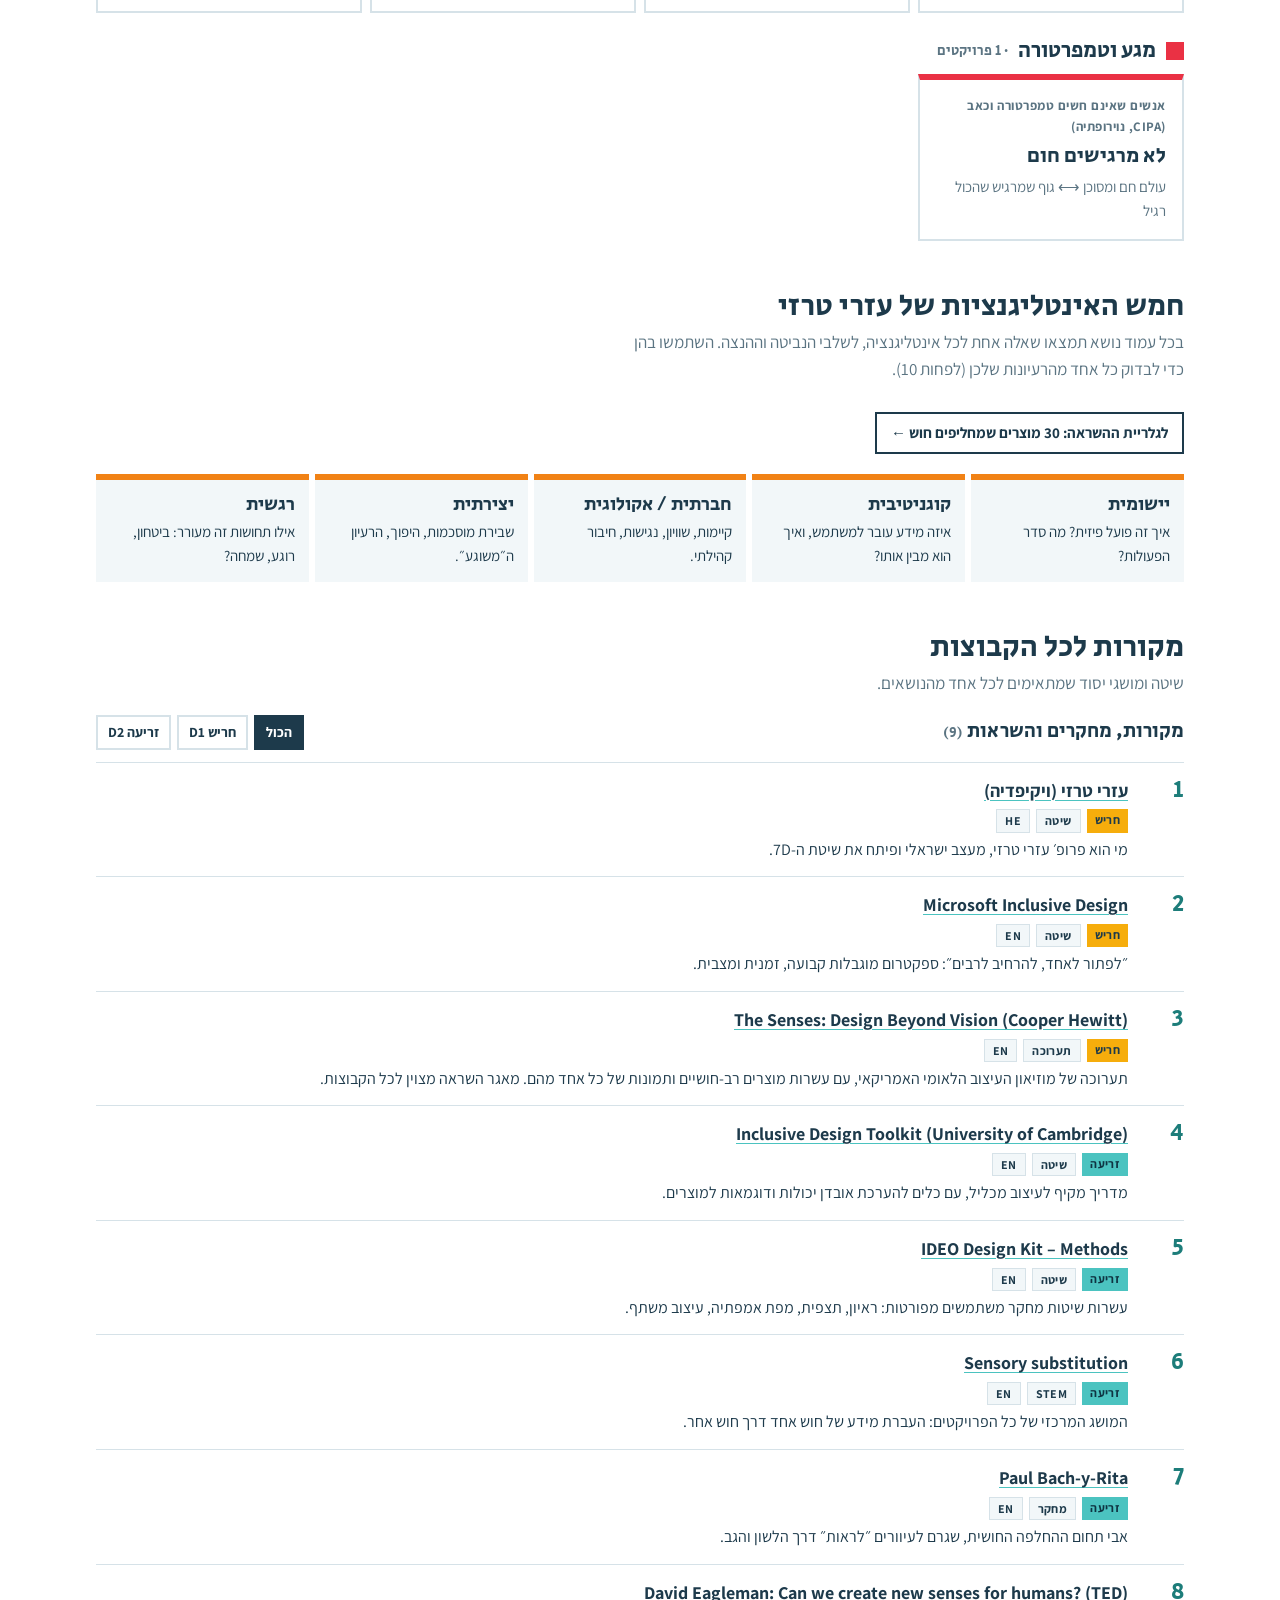
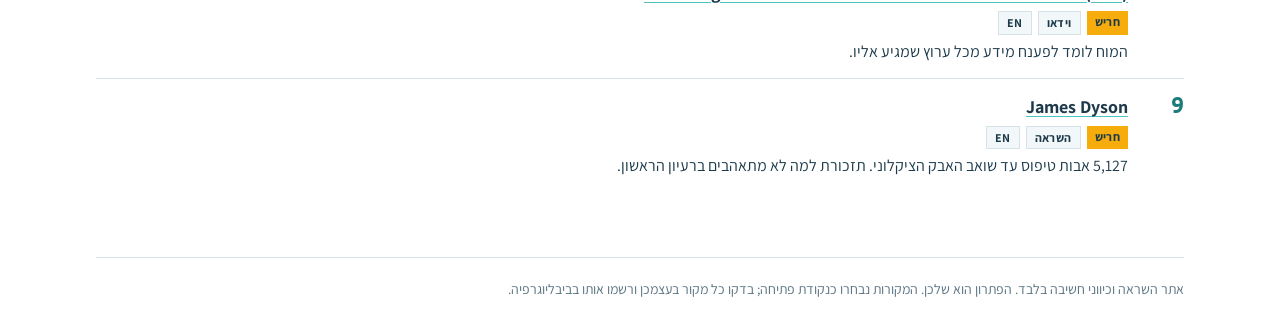
==== commit 462c55c4: "Add topic page: deaf parents of toddlers (הורות בלי צלילים) Co-Authored-By: Claude Opus 5.5 <noreply" ====
--- a/hachush-hachaser/index.html
+++ b/hachush-hachaser/index.html
@@ -398,6 +398,36 @@
 ],
 intel:{app:"מה הגולש עושה עם הידיים, הראש והגוף בכל שלב: חתירה, המתנה, עמידה, נפילה? איפה אין מקום לשום דבר?",cog:"איזה מידע הוא צריך לקבל, וכמה מהר: אזהרה, תור, קריאה לצאת? מה הוא צריך לשדר לאחרים?",soc:"איך הגולשים השומעים בליינאפ יבינו? האם זה מבודד אותו או מחבר?",cre:"מה אם השפה במים היא שוויונית, כמו אצל צוללים, וכולם ״חרשים״?",emo:"חופש, אדרנלין, וגם פחד. מה ייתן לו ביטחון בלי לקחת ממנו את החופש?"}},
 
+{id:"parents",sense:"hear",title:"הורות בלי צלילים",who:"הורים חרשים וכבדי שמיעה לפעוטות (גילאי 1–3)",
+contrast:["פעוט שמתקשר בבכי, בצחוק ובקול","הורה שקולט את העולם בעיניים ובמגע"],
+d1:{pain:["מה קורה כשהפעוט מתעורר ובוכה בלילה, וההורה ישן בחדר אחר? איך ההורה יודע על זה היום, וכמה זמן עובר עד שהוא יודע?","הסכנות הגדולות בגיל הזה הן לפעמים שקטות: פעוט שמתקרב למדרגות, למים או לשקע לא בוכה. מה הורה שומע היה קולט כאן, ומה חסר להורה החרש?","לא רק אם יש קול, אלא איזה קול: בכי של רעב, של כאב, צחוק, או שקט פתאומי. איזה מידע הכי קריטי להורה, ומתי?"],
+legs:["הורה חרש מלידה שמשתמש בשפת סימנים / הורה כבד שמיעה עם מכשיר שמיעה / זוג הורים שבו אחד שומע ואחד לא.","דאגה מתמדת, תלות בבן משפחה שומע או במכשיר, תחושה של ״ציוד שיקומי״ בבית במקום מוצר הורות נעים.","שעת שינה / מקלחת או מטבח כשהפעוט בחדר אחר / נסיעה ברכב כשהפעוט מאחור / גינה ציבורית רועשת."],
+bound:"הפרויקט לא יכול לפתור את כל היום של ההורה. בחרו סיטואציה אחת אחרי המחקר (שינה, רכב, משחק בבית, גינה) והתמקדו בה."},
+d2:{persona:["ראיון עם הורה חרש או כבד שמיעה: איך את/ה יודע/ת היום שהפעוט צריך אותך? מה קרה בפעם האחרונה שזה לא עבד?","ראיון עם מי שגדל אצל הורים חרשים (CODA): איך הוא, כילד, משך את תשומת הלב של ההורים בלי קול?","תצפית: יום אחד בבית עם פעוט, ורישום של כל הרגעים שבהם הוא ״מודיע״ משהו בקול. כמה מהם היו נעלמים להורה חרש?"],
+bench:["מערכות התראה ביתיות לבכי תינוק (Bellman, Sonic Alert)","זיהוי צלילים בשעון ובטלפון","אפליקציות שמנתחות בכי (ChatterBaby)","מראות ומצלמות למושב האחורי ברכב","מוניטורים רגילים לתינוקות: מה בעיצוב שלהם הופך אותם לנעימים?"],
+stem:["המרה חושית: איך המוח לומד לקלוט מידע דרך חוש אחר","רטט מול אור: מה מעיר אדם ישן, ומה מבהיל אותו?","זיהוי צלילים בעזרת למידת מכונה, ואיפה הוא טועה","חיישני תנועה וקרבה: איך מזהים פעוט שקט שמתקרב לסכנה","קשר עין והתפתחות: למה מבט משותף חשוב כל כך בגיל הזה"]},
+links:[
+{t:"כל זכות: אגודת החרשים בישראל",u:"https://www.kolzchut.org.il/he/%D7%90%D7%92%D7%95%D7%93%D7%AA_%D7%94%D7%97%D7%A8%D7%A9%D7%99%D7%9D_%D7%91%D7%99%D7%A9%D7%A8%D7%90%D7%9C",p:"d1",k:"ארגון",lang:"HE",s:"מידע על הארגון המרכזי של קהילת החרשים בישראל (בית הלן קלר), השירותים שהוא נותן ודרכי יצירת קשר.",use:"דרך אפשרית למצוא הורה חרש לראיון. אל תשכחו לבקש אישור לשימוש במידע."},
+{t:"CODA International",u:"https://coda-international.org/",p:"d1",k:"קהילה",lang:"EN",s:"הארגון הבינלאומי של ילדים שומעים שגדלו אצל הורים חרשים. סיפורים, כנסים וקהילה.",use:"מבט מהצד של הילד: מה עבד בבית, ומה היה קשה?"},
+{t:"Deaf Parenting UK (רשם העמותות הבריטי)",u:"https://register-of-charities.charitycommission.gov.uk/en/charity-search/-/charity-details/4018293",p:"d1",k:"ארגון",lang:"EN",s:"עמותה בריטית שתומכת בהורים חרשים וכבדי שמיעה. הדף מתאר את מטרותיה ואת מי היא משרתת.",use:"עוזר לנסח את הכאב: באילו תחומים בדיוק הורים חרשים צריכים תמיכה?"},
+{t:"Seeing Voices – Oliver Sacks",u:"https://en.wikipedia.org/wiki/Seeing_Voices",p:"d1",k:"ספרות עיון",lang:"EN",s:"על הספר ״לראות קולות״ של הנוירולוג אוליבר סאקס: שפת הסימנים, תרבות החרשים, והאופן שבו המוח החרש מעבד מידע חזותי.",use:"רקע למבוא. אם תקראו פרק מהספר עצמו, צטטו משפט אחד שלכן."},
+{t:"מוזיאון הילדים חולון",u:"https://www.childrensmuseum.org.il/",p:"d1",k:"חוויה",lang:"HE",s:"במוזיאון פועלת התערוכה ״הזמנה לשקט״, שבה מדריכים חרשים מובילים את המבקרים בעולם של תקשורת בלי קול: הבעות פנים, שפת גוף וקשר עין.",use:"אם תבקרו, תעדו בצילום ובמילים מה הרגשתן. זו התנסות אישית, לא מקור מהרשת."},
+{t:"Drowning",u:"https://en.wikipedia.org/wiki/Drowning",p:"d1",k:"בטיחות",lang:"EN",s:"סקירה על טביעה, כולל העובדה שטביעה היא לרוב שקטה: אין צעקות ואין התזות. אחת הדוגמאות לסכנה ש״לא נשמעת״.",use:"עוזר לנסח את הניגוד: לא כל סכנה משמיעה קול."},
+{t:"בטיחות תינוקות (בטרם, דרך סורוקה)",u:"https://hospitals.clalit.co.il/soroka/he/med-units/ob-gyn-division/Documents/%D7%91%D7%98%D7%99%D7%97%D7%95%D7%AA%20%D7%AA%D7%99%D7%A0%D7%95%D7%A7%D7%95%D7%AA%20-%20%D7%90%D7%AA%D7%A8%20%D7%91%D7%98%D7%A8%D7%9D.pdf",p:"d1",k:"בטיחות",lang:"HE",s:"חוברת של ארגון בטרם על בטיחות תינוקות ופעוטות בבית: מים, נפילות, חנק ועוד.",use:"מיפוי סכנות: אילו מהן שקטות, ואילו מגיעות עם בכי?"},
+{t:"Bellman & Symfon – Baby Cry Transmitter",u:"https://shop.bellman.com/products/baby-cry-transmitter",p:"d2",k:"מוצר קיים",lang:"EN",s:"משדר שמזהה בכי ומעביר אותו למקלטים של מערכת Visit: אור מהבהב, רוטט מתחת לכרית או שעון רוטט.",use:"מחקר שוק: איך הוא נראה בחדר ילדים? מה הוא אומר להורה, ומה לא?"},
+{t:"Sonic Alert – Baby Cry Signaler",u:"https://rehabmart.com/product/sonic-alert-bc400-baby-cry-signaler-24491.html",p:"d2",k:"מוצר קיים",lang:"EN",s:"מוניטור בכי שמחובר למנורה בבית וגורם לה להבהב כשהתינוק בוכה.",use:"השוו ל-Bellman: חומרים, צורה, צבע. האם זה נראה כמו מוצר הורות או כמו מכשיר רפואי?"},
+{t:"iOS 14 lets deaf users set alerts for important sounds (TechCrunch)",u:"https://techcrunch.com/2020/06/25/ios-14-lets-deaf-users-set-alerts-for-important-sounds-among-other-clever-accessibility-perks",p:"d2",k:"מוצר קיים",lang:"EN",s:"על תכונת ״זיהוי צלילים״ באייפון ובשעון: המכשיר מקשיב לבכי תינוק, לדפיקה בדלת או לאזעקה, ומתריע ברטט.",use:"מחקר שוק: מה קורה כשהשעון בטעינה, או כשהפעוט דווקא שקט?"},
+{t:"App helps hearing-impaired parents know when and why their baby is crying (UCLA)",u:"https://newsroom.ucla.edu/releases/app-helps-hearing-impaired-parents-know-when-and-why-their-baby-is-crying",p:"d2",k:"מחקר",lang:"EN",s:"אפליקציית ChatterBaby מאוניברסיטת UCLA מנתחת את צליל הבכי ומנסה לזהות אם התינוק רעב, כואב או לחוץ. פותחה בין השאר בשביל הורים כבדי שמיעה.",use:"תובנה לטבלה: להורה חשוב לדעת לא רק שיש קול, אלא גם מה הדחיפות שלו."},
+{t:"Sensory substitution",u:"https://en.wikipedia.org/wiki/Sensory_substitution",p:"d2",k:"STEM",lang:"EN",s:"המרה חושית: איך מידע של חוש אחד (קול) מועבר דרך חוש אחר (מגע, ראייה), והמוח לומד לפענח אותו.",use:"מושג מפתח לפרק ה-STEM."},
+{t:"The Israeli lab where you can hear sights and feel sounds (NoCamels)",u:"https://nocamels.com/2022/05/senses-israeli-lab-reichman-brain/",p:"d2",k:"מחקר ישראלי",lang:"EN",s:"כתבה על המעבדה של פרופ׳ אמיר עמדי באוניברסיטת רייכמן, שחוקרת המרה חושית וגמישות של המוח.",use:"מקור ישראלי לביבליוגרפיה. מה מהמחקר רלוונטי לפעוט ולהורה שלו?"},
+{t:"Neosensory",u:"https://neosensory.com/",p:"d2",k:"מוצר קיים",lang:"EN",s:"צמיד שמתרגם צלילים מהסביבה לדפוסי רטט על פרק היד, פרי מחקר של דייוויד איגלמן.",use:"מחקר שוק: האם רטט יכול להבדיל בין בכי לצחוק?"},
+{t:"Deaf infants more attuned to parents’ visual cues (University of Washington)",u:"https://www.washington.edu/news/2019/10/15/deaf-infants-more-attuned-to-parents-visual-cues-study-shows/",p:"d2",k:"מחקר",lang:"EN",s:"מחקר (2019) שמצא שתינוקות חרשים להורים חרשים עוקבים אחרי המבט של המבוגר טוב יותר מתינוקות שומעים. משפחות חרשות מפתחות תקשורת חזותית חזקה מאוד.",use:"תובנה: מה המשפחה כבר יודעת לעשות מצוין, ואיך לא לקלקל את זה?"},
+{t:"Joint attention",u:"https://en.wikipedia.org/wiki/Joint_attention",p:"d2",k:"מחקר",lang:"EN",s:"״קשב משותף״: כששני אנשים מסתכלים יחד על אותו דבר. יכולת שמתפתחת בגיל הרך ושחשובה לשפה ולקשר.",use:"פרק המחקר: למה קשר עין ומגע חשובים כל כך בגילאי 1–3?"},
+{t:"DeafSpace – Gallaudet University",u:"https://gallaudet.edu/campus-design-facilities/deafspace/",p:"d2",k:"עקרונות עיצוב",lang:"EN",s:"עקרונות תכנון של אוניברסיטה לחרשים: שדה ראייה פתוח, אור רך, מראות, ומניעת הפתעות מאחור.",use:"אילו עקרונות מתאימים לחדר ילדים או לרהיט?"},
+{t:"Universal design",u:"https://en.wikipedia.org/wiki/Universal_design",p:"d2",k:"עקרונות עיצוב",lang:"EN",s:"עיצוב אוניברסלי (רונלד מייס): מוצר שמתאים לכולם, נראה טבעי ונחשק, ולא מתייג את מי שמשתמש בו.",use:"שאלה לשפה העיצובית: איך מוצר נגישות נראה כמו פריט עיצוב ביתי?"}
+],
+intel:{app:"איפה ההורה ואיפה הפעוט בסיטואציה שבחרתן? מה ההורה עושה עם הידיים והעיניים באותו רגע (מבשל, נוהג, ישן)?",cog:"איזה מידע הכי חשוב להעביר: שיש קול, מה עוצמת המצוקה, או דווקא איפה הפעוט כשהוא שקט? איך ההורה יבדיל בין ״בוא עכשיו״ לבין ״הכול בסדר״?",soc:"איך המוצר נראה בעיני אורחים, בני משפחה או המטפלת? האם הוא מספר שבבית יש ״בעיה״, או שהוא נראה כמו כל מוצר הורות אחר?",cre:"מה אם הפעוט עצמו הוא חלק מהמערכת? מה אם המשפחה החרשה כבר יודעת משהו שמשפחות שומעות לא יודעות?",emo:"מה מרגיש הורה שמגלה שהפעוט בכה רבע שעה ולא ידע? ומה ירגיש כשיוכל לישון בשקט? ביטחון, עצמאות, גאווה?"}},
+
 /* ================= ראייה ================= */
 {id:"mall",sense:"see",title:"להתמצא בקניון",who:"עיוורים וכבדי ראייה במרחב ציבורי",
 contrast:["קניון ויזואלי, מהיר ורועש","עולם של קצב, מגע וצליל"],
@@ -667,7 +697,7 @@
   }).join("");
   return `<section class="hero">
     <div><h2>מה קורה כשחוש אחד <mark>חסר</mark>?</h2>
-    <p class="lead">לכל אחד מעשרת הנושאים יש כאן עמוד משלו: שאלות לשלב החריש, משימות מחקר לשלב הזריעה, ולפחות 10 מקורות עם תקציר והסבר איך להשתמש בכל אחד. בשלבי הנביטה וההנצה תמצאו רק שאלות. את התשובות תמצאו בעצמכן.</p></div>
+    <p class="lead">לכל אחד מאחד-עשר הנושאים יש כאן עמוד משלו: שאלות לשלב החריש, משימות מחקר לשלב הזריעה, ולפחות 10 מקורות עם תקציר והסבר איך להשתמש בכל אחד. בשלבי הנביטה וההנצה תמצאו רק שאלות. את התשובות תמצאו בעצמכן.</p></div>
     <div class="qbox"><h3>לפני שפותחות תוכנות עיצוב או דפי סקיצות</h3><p>התעמקו במקורות השונים כאן ואספו השראה רלוונטית לקובץ המחקר האישי שלכן.</p></div>
   </section>
   <div class="phases" aria-label="שלבי 7D בתיק">
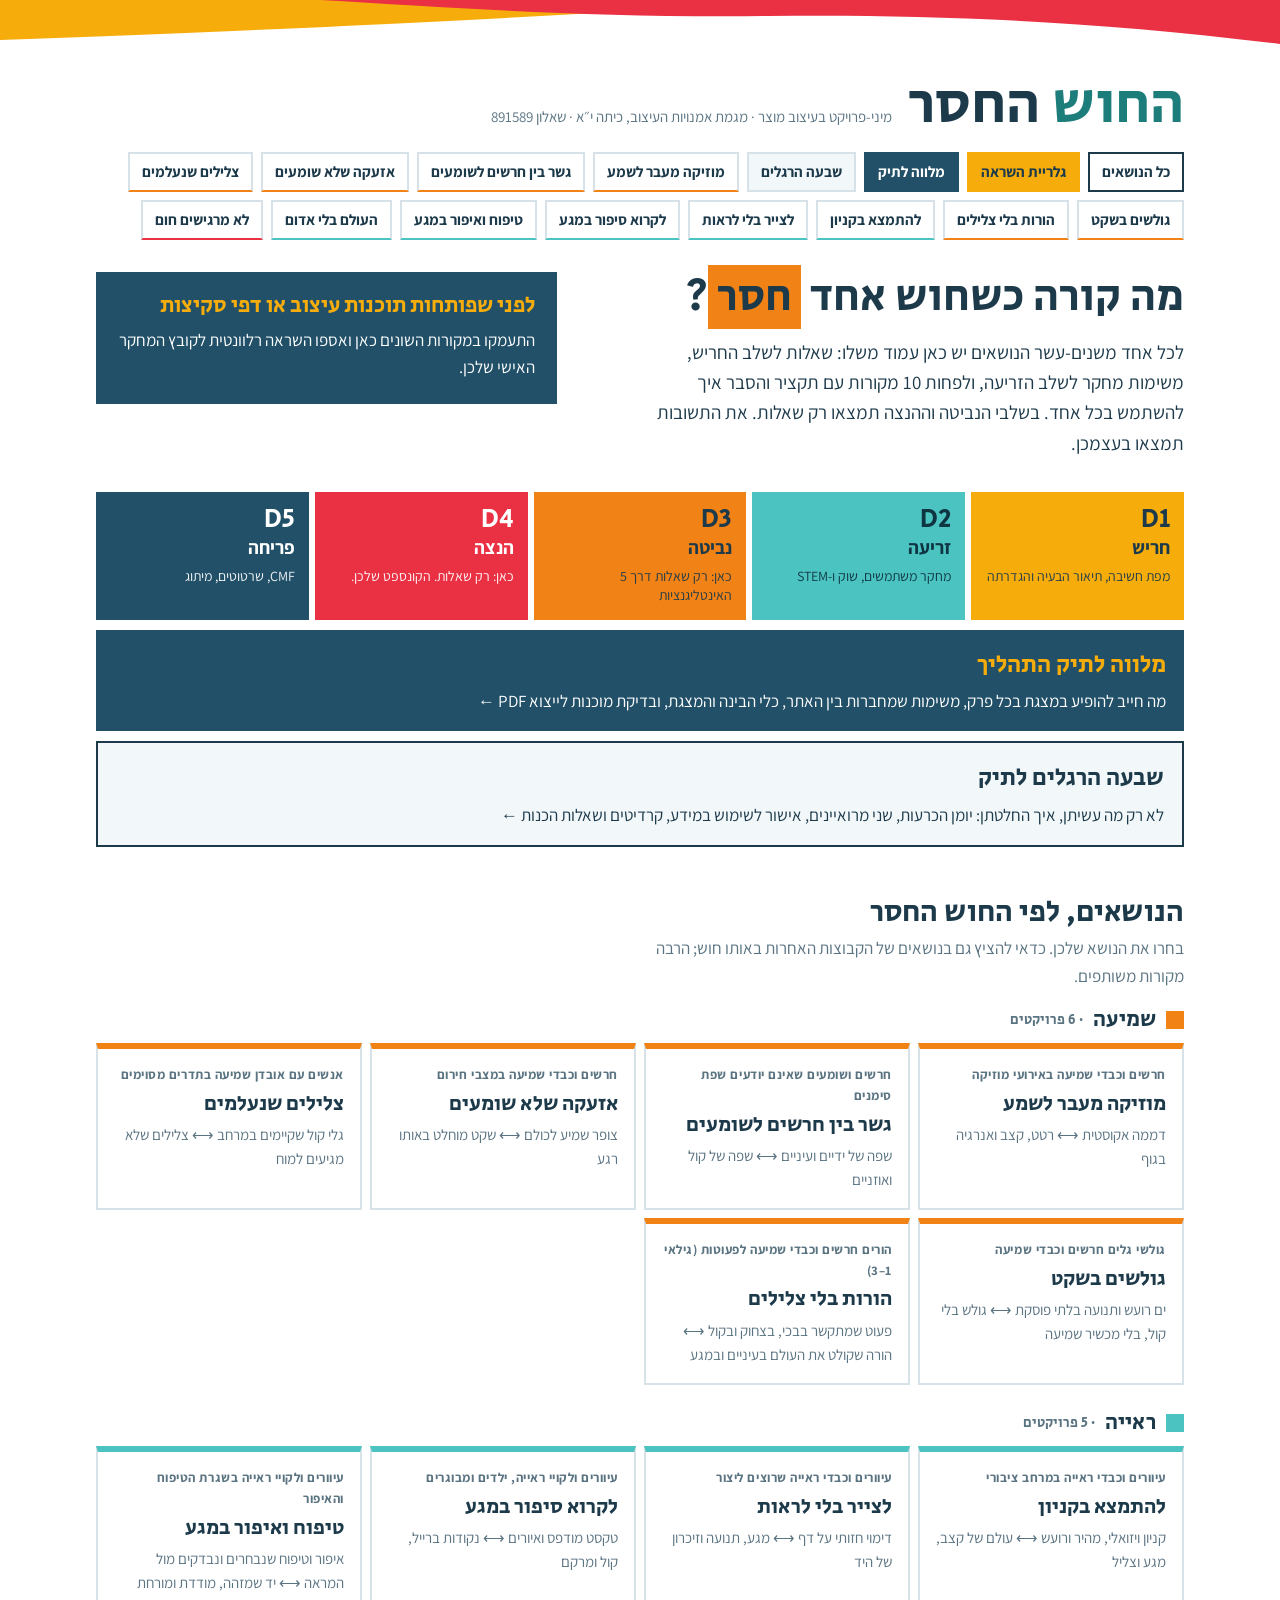
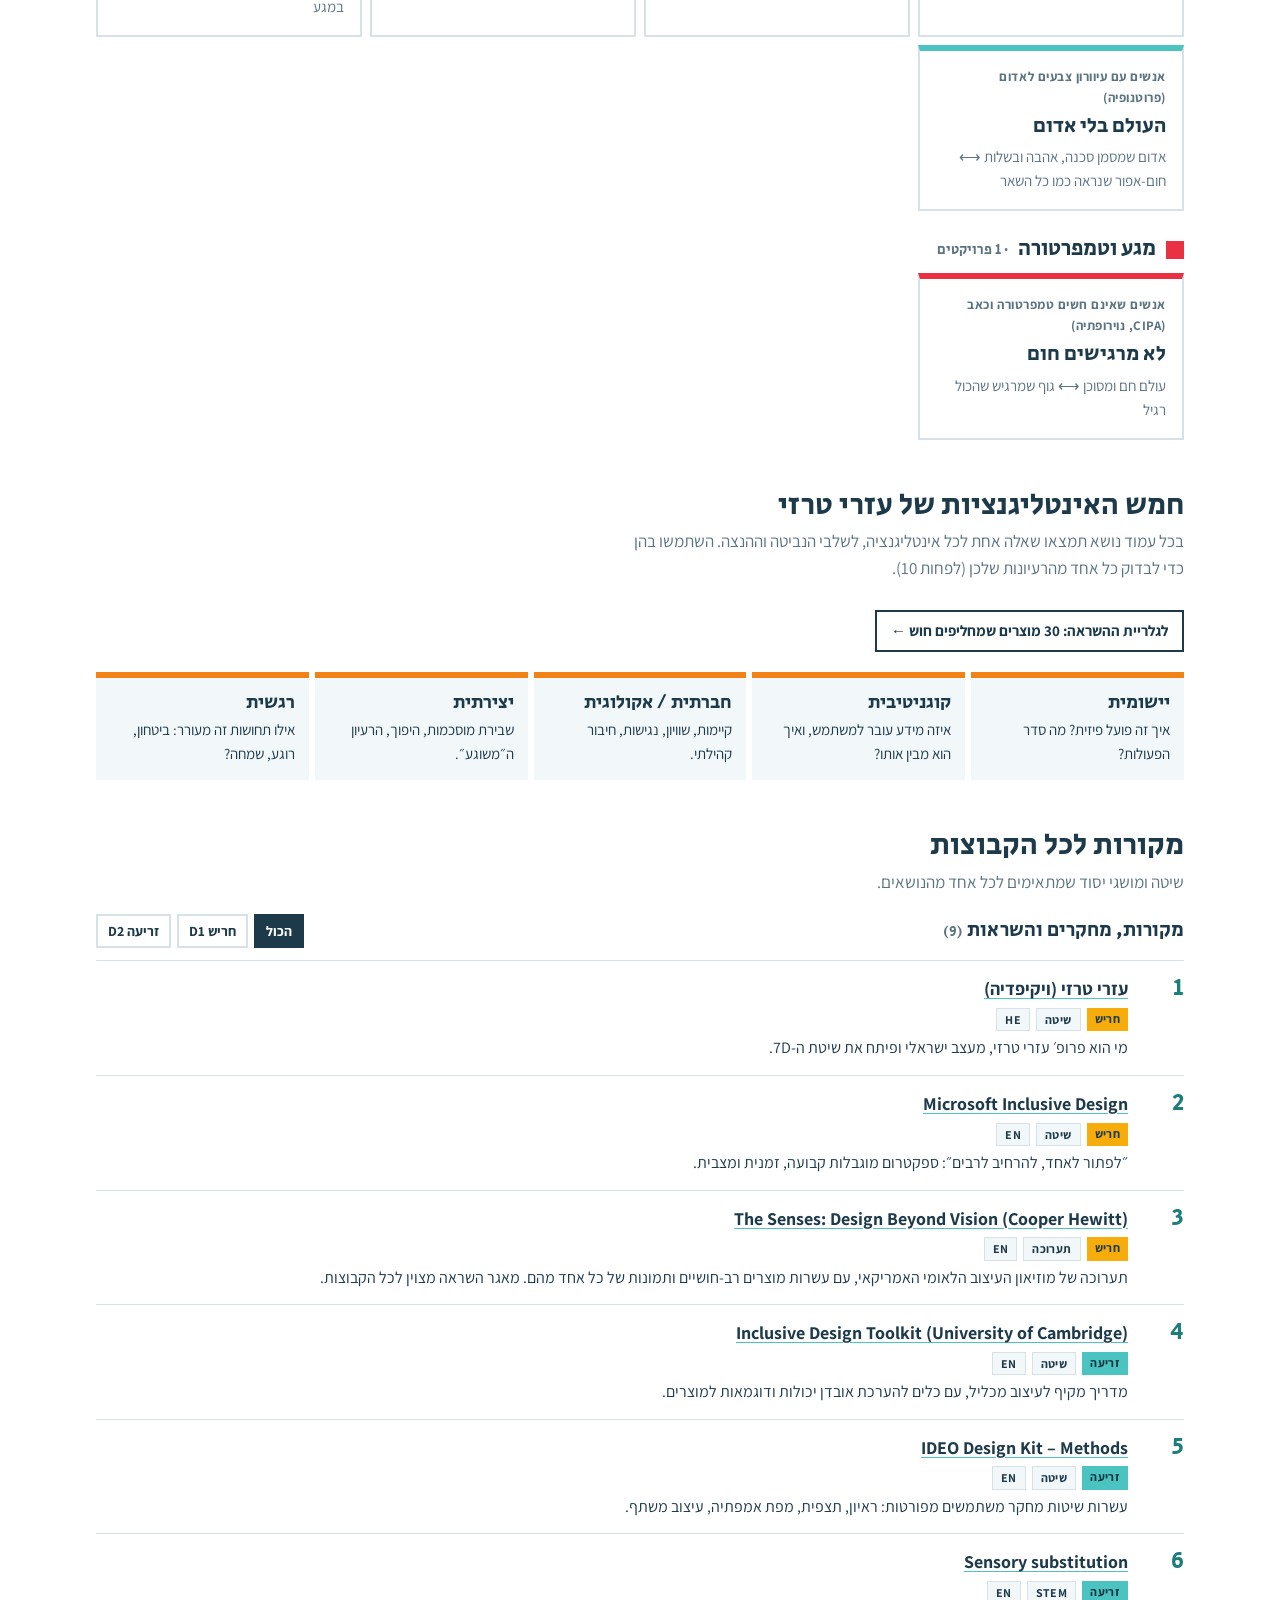
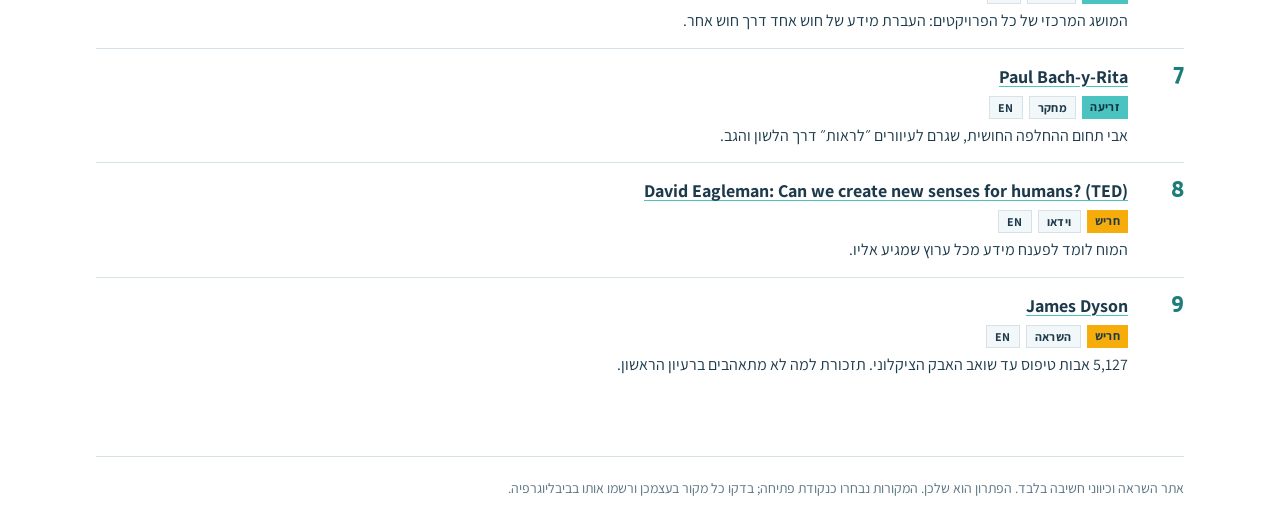
==== commit 158d54df: "Add topic page: grooming and makeup for blind users (טיפוח ואיפור במגע) Co-Authored-By: Claude Opus " ====
--- a/hachush-hachaser/index.html
+++ b/hachush-hachaser/index.html
@@ -499,6 +499,37 @@
 ],
 intel:{app:"איך מחזיקים את הספר, איפה האצבעות, איך מדפדפים ואיך מוצאים את המקום שבו עצרו?",cog:"איך הקורא יודע מה קורה בתמונה? כמה מידע אפשר להעביר באצבע לפני שזה מבלבל?",soc:"האם רואה ועיוור יכולים לחוות את אותו ספר יחד? ספר כזה יעמוד במדף רגיל בספרייה?",cre:"מה אם הסיפור לא ״מתורגם״ לברייל אלא נולד במגע? מה אם הרואים יקראו בעיניים עצומות?",emo:"סקרנות, הנאה, עצמאות. מה מרגיש ילד שמגלה בעצמו את סוף הסיפור?"}},
 
+{id:"beauty",sense:"see",title:"טיפוח ואיפור במגע",who:"עיוורים ולקויי ראייה בשגרת הטיפוח והאיפור",
+contrast:["איפור וטיפוח שנבחרים ונבדקים מול המראה","יד שמזהה, מודדת ומורחת במגע"],
+d1:{pain:["על המדף באמבטיה עומדים שמפו ומרכך, קרם פנים וקרם ידיים, בבקבוקים כמעט זהים. איך אדם עיוור יודע מה הוא מחזיק ביד? מה קורה כשהוא טועה?","באיפור הקושי גדול עוד יותר: גוון של שפתון או צללית, כמות של מייקאפ, קו של אייליינר, סימטריה בין שני הצדדים. איך בודקים את התוצאה בלי מראה?","כמה חומר לקחת? מינון של קרם, של מסקרה או של בושם הוא עניין של ראייה אצל רובנו. מה קורה כשמוציאים יותר מדי או פחות מדי?"],
+legs:["עיוורת מלידה שמתאפרת כבר שנים / נערה או אישה שאיבדה את הראייה בבגרות ולומדת מחדש / כבדת ראייה שעוד רואה צבעים חלשים / גבר עיוור בשגרת גילוח וטיפוח.","תלות במישהו רואה שיבדוק ״איך אני נראית״, חשש מטעות מביכה בפומבי, ויתור על איפור למרות שהוא חלק מהזהות, מוצרים ״רפואיים״ שלא נראים יפים.","בוקר לפני בית ספר או עבודה / מקלחת עם ידיים רטובות ועיניים עצומות / תיק איפור בדרך לאירוע / חנות קוסמטיקה עם מאות מוצרים דומים."],
+bound:"טיפוח זה עולם רחב: עור, שיער, גילוח ואיפור. אחרי המחקר בחרו שלב אחד בשגרה (זיהוי המוצר, מינון, מריחה מדויקת או בדיקת התוצאה) ומוצר אחד, והתמקדו בהם."},
+d2:{persona:["ראיון עם אישה עיוורת או לקוית ראייה שמתאפרת: איך את מזהה את המוצרים שלך? מה היה הרגע האחרון שבו משהו השתבש? (את השאלות ואת המרואיינת בוחרות אתן.)","ניסוי עצמי, באישור ובזהירות: נסו לבצע שגרת טיפוח קצרה בכיסוי עיניים, ותעדו כל רגע של היסוס או טעות. זו לא חוויה של עיוורת אמיתית, ולכן חשוב להשוות אותה לראיון.","מיפוי מישושי: אספו 5 מוצרי טיפוח או איפור מהבית ובדקו בעיניים עצומות מה אפשר להבין מכל אחד רק מהצורה, המשקל, הטקסטורה והצליל של הפתיחה."],
+bench:["בקבוקים עם סימון מישושי (Herbal Essences)","מכסה נגיש של Olay","דאודורנט Degree Inclusive","ברייל על אריזות L’Occitane","מכשירי איפור מייצבים (HAPTA, Guide Beauty)","מברשות נגישות (Kohl Kreatives)","אפליקציות שמזהות מוצרים וצבעים (Seeing AI, Be My Eyes)"],
+stem:["תפיסה הפטית: מה היד מבינה מצורה, מרקם ומשקל","למה מתכת מרגישה קרה ועץ מרגיש חם (אפוזיביות תרמית)","מנגנוני קליק (snap-fit), קפיצים ומגנטים: משוב שאפשר להרגיש ולשמוע","גאומטריה ודפוסים: כמה סימנים שונים היד מסוגלת להבדיל?","חומרים בסביבה רטובה: היגיינה, אחיזה ועמידות למים"]},
+links:[
+{t:"“It Feels Like Taking a Gamble”: makeup and cosmetics for people with visual impairments (arXiv)",u:"https://arxiv.org/abs/2203.08864",p:"d1",k:"מחקר",lang:"EN",s:"מחקר (2022) שניתח 145 סרטוני יוטיוב של אנשים עם לקות ראייה שמתאפרים וראיין 12 מהם. מתאר את הקשיים לפני, במהלך ואחרי האיפור: למידה, חוסר משוב, וסביבה פיזית.",use:"מקור מרכזי לנסח את הכאב. בחרו קושי אחד מהמחקר ובדקו אותו מול הראיון שלכן."},
+{t:"Applying makeup (RNIB)",u:"https://www.rnib.org.uk/living-with-sight-loss/independent-living/applying-make-up/",p:"d1",k:"ארגון",lang:"EN",s:"הארגון הבריטי הגדול לעיוורים מסביר איך מתאפרים עם לקות ראייה: הכנה וסידור מוצרים, שימוש בחוש המישוש, עבודה לפי דפוס קבוע, וסדר המוצרים. כולל סרטונים של שרה, שיש לה לקות ראייה.",use:"רשמו את השלבים שהיא מתארת. איפה בשגרה יש הכי הרבה ״ניחוש״?"},
+{t:"How to apply make-up when you’re blind (Henshaws)",u:"https://www.henshaws.org.uk/hints-and-tips/applying-make-up-when-blind/",p:"d1",k:"וידאו",lang:"EN",s:"סרטון שבו זואי, שהיא לקוית ראייה, מדגימה איך היא משתמשת במברשות ובמסקרה. מדגישה הכנה וארגון לפני שמתחילים.",use:"צפו ותעדו רגעים שבהם היד ״מחפשת״ משהו. אלה נקודות כאב שאפשר לצלם ולהדביק בתיק."},
+{t:"Molly Burke",u:"https://en.wikipedia.org/wiki/Molly_Burke",p:"d1",k:"רקע",lang:"EN",s:"יוטיוברית קנדית עיוורת עם כמעט שני מיליון מנויים, שמדברת על אופנה, איפור וחיים עם עיוורון. ממנה אפשר להגיע לסרטונים שלה עצמה.",use:"צפו בסרטון איפור אחד שלה וכתבו במילים שלכן מה הפתיע אתכן."},
+{t:"Blind Girl Beauty Q&A (Life of a Blind Girl)",u:"https://lifeofablindgirl.com/2016/09/06/blind-girl-beauty-qa/",p:"d1",k:"קהילה",lang:"EN",s:"בלוג של הולי טוק, בלוגרית עיוורת, שעונה על שאלות של בלוגריות רואות על איפור, בחירת מוצרים וזהות.",use:"שאלות טובות לראיון שלכן. אילו מהן הייתן שואלות בעצמכן, ואילו הייתן משנות?"},
+{t:"כל זכות: הדרכה שיקומית לעיוורים ולקויי ראייה",u:"https://www.kolzchut.org.il/he/%D7%94%D7%93%D7%A8%D7%9B%D7%94_%D7%A9%D7%99%D7%A7%D7%95%D7%9E%D7%99%D7%AA_%D7%9C%D7%A2%D7%99%D7%95%D7%95%D7%A8%D7%99%D7%9D_%D7%95%D7%9C%D7%A7%D7%95%D7%99%D7%99_%D7%A8%D7%90%D7%99%D7%99%D7%94",p:"d1",k:"ארגון",lang:"HE",s:"מידע בעברית על שירותי ההדרכה השיקומית בישראל, שמלמדים אנשים עם לקות ראייה לתפקד באופן עצמאי בבית, כולל בטיפול אישי.",use:"דרך אפשרית למצוא מדריכה שיקומית או מרואיינת. אל תשכחו לבקש אישור לשימוש במידע."},
+{t:"Haptic perception",u:"https://en.wikipedia.org/wiki/Haptic_perception",p:"d1",k:"STEM",lang:"EN",s:"תפיסה הפטית: איך אנחנו מזהים חפצים בעזרת תנועה פעילה של היד על פני השטח, ולא רק במגע סביל.",use:"מושג מפתח לניגוד בין ראייה למגע. מה היד יודעת לזהות מהר, ומה לוקח לה זמן?"},
+{t:"P&G’s Herbal Essences bottles aid visually impaired consumers with lasered markers (Packaging Insights)",u:"https://www.packaginginsights.com/news/pgs-herbal-essences-hair-care-bottles-aid-visually-impaired-consumers-with-lasered-markers.html",p:"d2",k:"מוצר קיים",lang:"EN",s:"על הסימון המישושי בבקבוקי השמפו והמרכך של Herbal Essences, שנוצר בלייזר, כדי שאפשר יהיה להבדיל ביניהם במקלחת.",use:"מחקר שוק: האם הסימון עובד גם עם ידיים רטובות וקצף? מה הוא לא אומר למשתמש?"},
+{t:"Olay Designs Lid For Consumers With Disabilities and Open Sources the Design (Dieline)",u:"https://thedieline.com/olay-designs-lid-for-consumers-with-disabilities-and-open-sources-the-design/",p:"d2",k:"מוצר קיים",lang:"EN",s:"מכסה לצנצנת קרם שתוכנן יחד עם אנשים עם מוגבלויות, כולל לקות ראייה. החברה שיתפה את העיצוב בחינם עם כל התעשייה.",use:"שימו לב למשפט ״תוכנן יחד עם״. איך תשתפו את המשתמשת שלכן בתהליך?"},
+{t:"Caring for Sight (L’Occitane)",u:"https://uk.loccitane.com/caring-for-sight",p:"d2",k:"מוצר קיים",lang:"EN",s:"מותג הטיפוח L’Occitane מוסיף ברייל לאריזות שלו מאז 1997, ככל שאפשר.",use:"נסו להשיג מוצר שלהם (בחנות או בבית) ובדקו את הברייל באצבע. כמה מידע הוא באמת מעביר?"},
+{t:"Seeing through touch (Labels & Labeling)",u:"https://www.labelsandlabeling.com/features/brand-owners-and-design/seeing-through-touch",p:"d2",k:"כתבה",lang:"EN",s:"כתבה על אריזות למגע: ברייל, סמלים בולטים ומרקמים. מספרת למשל שבכ-30% ממוצרי L’Occitane עדיין אין ברייל, כי קשה להדפיס אותו על סבונים ושפופרות קטנות.",use:"תובנה לטבלה: מה המגבלות הטכניות של סימון מישושי על מוצר קטן?"},
+{t:"Degree Inclusive is a deodorant packaged for people with disabilities (Dezeen)",u:"https://www.dezeen.com/2021/05/04/degree-inclusive-unilever-inclusive-deodorant/",p:"d2",k:"מוצר קיים",lang:"EN",s:"דאודורנט שתוכנן לאנשים עם מוגבלות בתנועה או בראייה, יחד עם סטודיו לעיצוב מותאם ועם משתמשים.",use:"השוו לדאודורנט רגיל: מה השתנה בצורה, באחיזה ובסימון? האם הוא נראה כמו מוצר ״רפואי״?"},
+{t:"L’Oréal created a motorized lipstick applicator for people with limited mobility (Engadget)",u:"https://www.engadget.com/loreal-robotic-makeup-applicator-for-those-with-limited-mobility-010033338.html",p:"d2",k:"מוצר קיים",lang:"EN",s:"HAPTA: מכשיר ממונע של לוריאל ולנקום שמייצב את השפתון ביד של אדם עם מוגבלות בתנועת היד.",use:"הקהל כאן שונה (מוגבלות בתנועה, לא בראייה). מה אפשר ללמוד ממנו, ומה לא מתאים לעיוורת?"},
+{t:"How cosmetic brands are creating more accessible makeup (Brain & Life)",u:"https://www.brainhealth.com/disorder-care/living-with/how-cosmetic-brands-are-creating-more-accessible-makeup",p:"d2",k:"כתבה",lang:"EN",s:"סקירה של מותגי איפור נגיש: מברשות של Kohl Kreatives שעומדות לבד, מתכופפות וחלקן עם מדריך קולי ללקויי ראייה, סגירות מגנטיות של Inner Beauty, והכלים של Guide Beauty.",use:"מחקר שוק: אספו לטבלה את הרעיונות לפי סוג (אחיזה, סגירה, סימון). איזה סוג עוד חסר לעיוורות?"},
+{t:"More than One Step at a Time: procedural feedback for non-visual makeup routines (arXiv)",u:"https://arxiv.org/abs/2507.03942",p:"d2",k:"מחקר",lang:"EN",s:"מחקר (2025) שצפה ב-15 אנשים עם לקות ראייה בזמן שהתאפרו. מצא שהם עובדים ״קודם במגע״, ושהקשיים הגדולים הם מריחה אחידה, סימטריה ובדיקת התוצאה הסופית.",use:"תובנה מרכזית לפרק המחקר: באיזה שלב בשגרה הבעיה שלכן נמצאת?"},
+{t:"Seeing AI",u:"https://en.wikipedia.org/wiki/Seeing_AI",p:"d2",k:"מוצר קיים",lang:"EN",s:"אפליקציה של מיקרוסופט שמשתמשת במצלמה כדי לקרוא טקסט, לזהות ברקודים ומוצרים ולתאר את הסביבה לאנשים עיוורים.",use:"מחקר שוק: מה קורה כשהידיים רטובות או מלאות בקרם? האם טלפון הוא באמת פתרון באמבטיה?"},
+{t:"Be My Eyes",u:"https://www.bemyeyes.com/",p:"d2",k:"מוצר קיים",lang:"EN",s:"אפליקציה שמחברת אנשים עיוורים ולקויי ראייה למתנדבים רואים בשיחת וידאו, וגם לבינה מלאכותית שמתארת תמונה.",use:"שאלה לראיון: האם המרואיינת משתמשת בה כדי לבדוק איפור? מה היא מרגישה כשהיא צריכה ״לשאול מישהו״?"},
+{t:"Thermal effusivity",u:"https://en.wikipedia.org/wiki/Thermal_effusivity",p:"d2",k:"STEM",lang:"EN",s:"התכונה הפיזיקלית שמסבירה למה מתכת וזכוכית מרגישות קרות ועץ וסיליקון מרגישים חמים, גם כשכולם באותה טמפרטורה.",use:"לפרק ה-STEM: בסיס מדעי לבדיקה שלכן של חומרים קרים מול חמים."},
+{t:"Snap-fit",u:"https://en.wikipedia.org/wiki/Snap-fit",p:"d2",k:"STEM",lang:"EN",s:"חיבור ״קליק״ בין חלקי פלסטיק גמישים, כמו במכסים. החיבור נותן תחושה וצליל כשהוא ננעל.",use:"לפרק ה-STEM: איזה משוב (קליק, רטט, התנגדות) כבר קיים במוצרים שאתן מכירות?"},
+{t:"Universal design",u:"https://en.wikipedia.org/wiki/Universal_design",p:"d2",k:"עקרונות עיצוב",lang:"EN",s:"עיצוב אוניברסלי (רונלד מייס): מוצר שמתאים לכולם, נראה טבעי ונחשק, ולא מתייג את מי שמשתמש בו.",use:"שאלה לשפה העיצובית: איך מוצר טיפוח נגיש נראה כמו מוצר שכל אחת הייתה רוצה על המדף?"}
+],
+intel:{app:"איפה המשתמשת עומדת, מה היא מחזיקה ביד השנייה, והאם הידיים רטובות או שמנוניות ברגע שבחרתן? איך היא מוצאת את המוצר, פותחת אותו וסוגרת אותו?",cog:"איזה מידע הכי חשוב לה באותו רגע: איזה מוצר זה, כמה חומר יצא, או איך נראית התוצאה? איך היא תדע שטעתה לפני שמישהו אחר יגיד לה?",soc:"איך המוצר נראה על המדף, בתיק האיפור או בעיני חברה? האם הוא מספר ״זה בשביל עיוורת״, או שהוא מוצר שכל אחת הייתה רוצה?",cre:"מה אם המגע הוא לא תחליף לראייה אלא חוויה בפני עצמה? מה אם דווקא הניגוד בין חומרים, צורות או צלילים הוא השפה של המוצר?",emo:"מה מרגישה מי שיוצאת מהבית ולא בטוחה איך היא נראית? ומה תרגיש כשתוכל לבחור ולבדוק לבד? ביטחון, עצמאות, ביטוי אישי?"}},
 {id:"color",sense:"see",title:"העולם בלי אדום",who:"אנשים עם עיוורון צבעים לאדום (פרוטנופיה)",
 contrast:["אדום שמסמן סכנה, אהבה ובשלות","חום-אפור שנראה כמו כל השאר"],
 d1:{pain:["איפה העולם ״מדבר באדום״: רמזור, נורת אזהרה, בשר לא מבושל, גרף בשיעור, ציון באדום?","מה קורה לילד בגן כשמבקשים ממנו ״להביא את הכדור האדום״?","רבים לא יודעים שהם עיוורי צבעים. מתי מגלים?"],
@@ -697,7 +728,7 @@
   }).join("");
   return `<section class="hero">
     <div><h2>מה קורה כשחוש אחד <mark>חסר</mark>?</h2>
-    <p class="lead">לכל אחד מאחד-עשר הנושאים יש כאן עמוד משלו: שאלות לשלב החריש, משימות מחקר לשלב הזריעה, ולפחות 10 מקורות עם תקציר והסבר איך להשתמש בכל אחד. בשלבי הנביטה וההנצה תמצאו רק שאלות. את התשובות תמצאו בעצמכן.</p></div>
+    <p class="lead">לכל אחד משנים-עשר הנושאים יש כאן עמוד משלו: שאלות לשלב החריש, משימות מחקר לשלב הזריעה, ולפחות 10 מקורות עם תקציר והסבר איך להשתמש בכל אחד. בשלבי הנביטה וההנצה תמצאו רק שאלות. את התשובות תמצאו בעצמכן.</p></div>
     <div class="qbox"><h3>לפני שפותחות תוכנות עיצוב או דפי סקיצות</h3><p>התעמקו במקורות השונים כאן ואספו השראה רלוונטית לקובץ המחקר האישי שלכן.</p></div>
   </section>
   <div class="phases" aria-label="שלבי 7D בתיק">
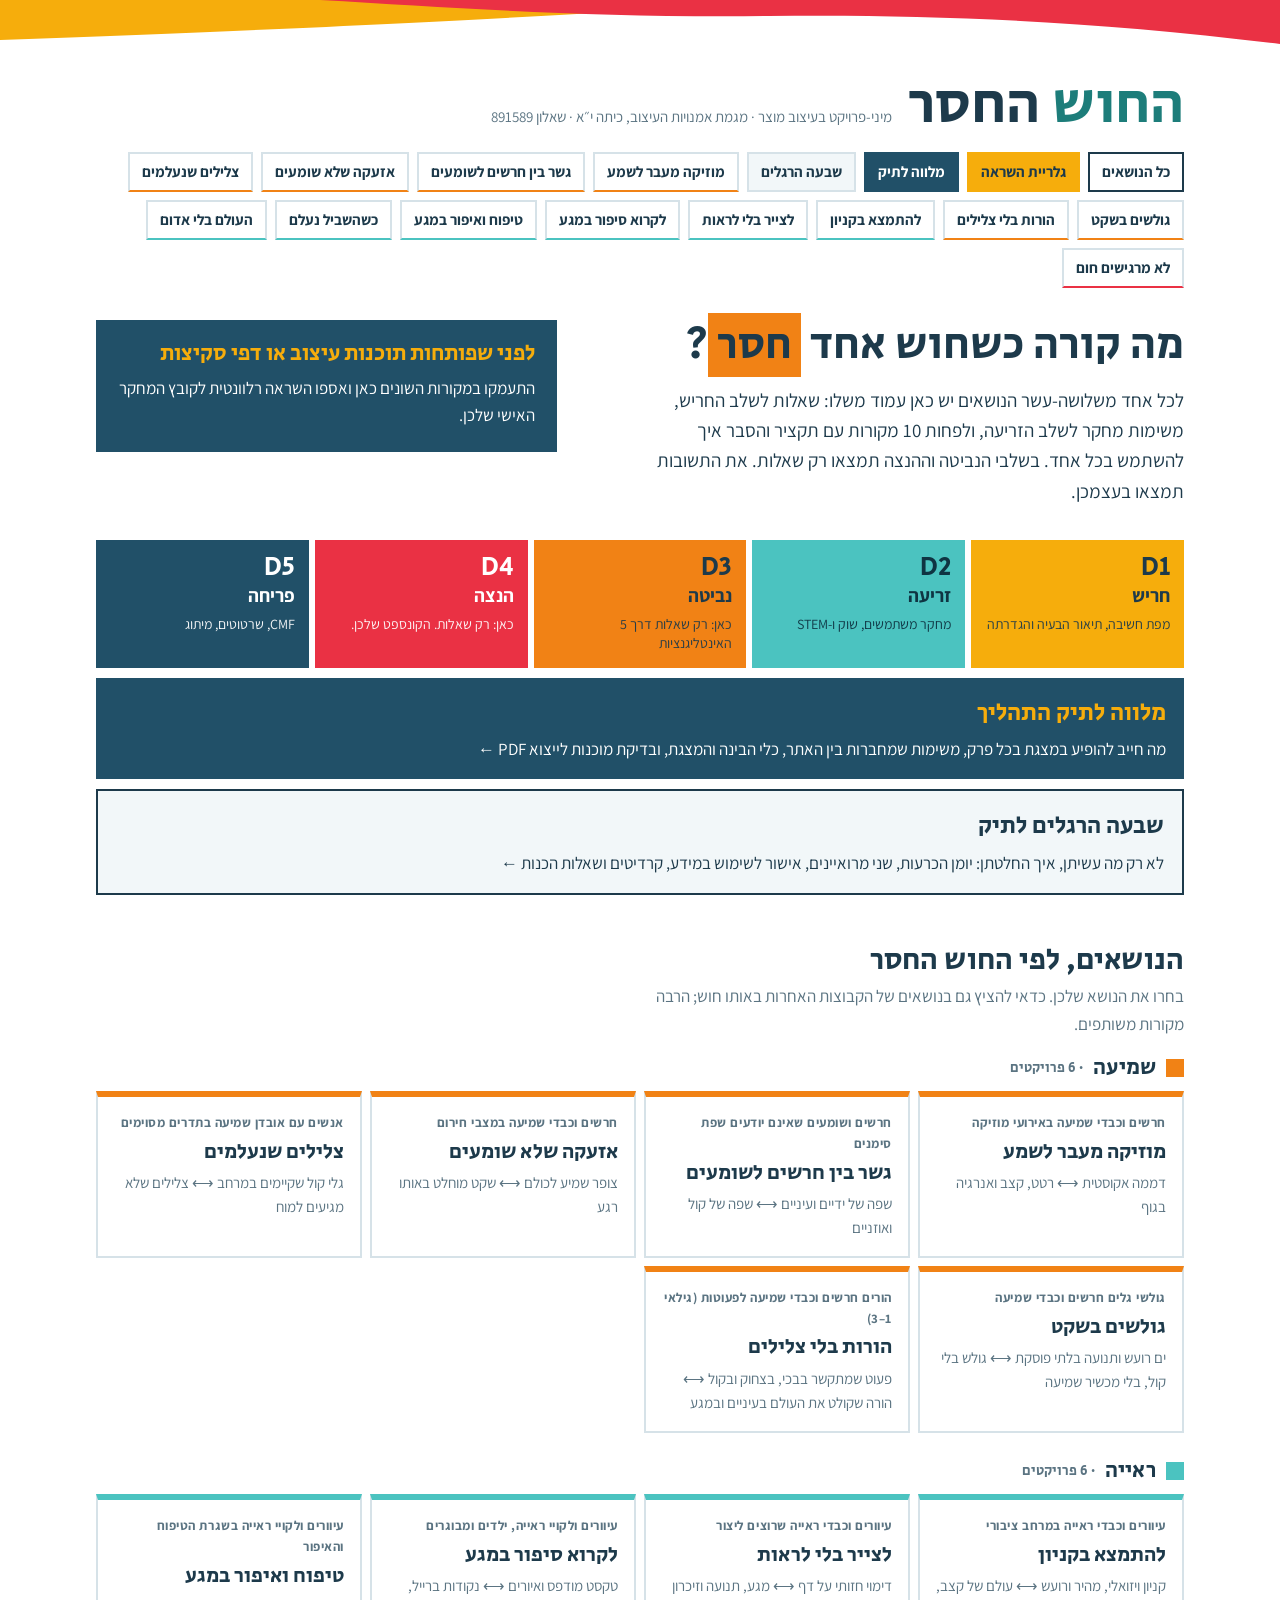
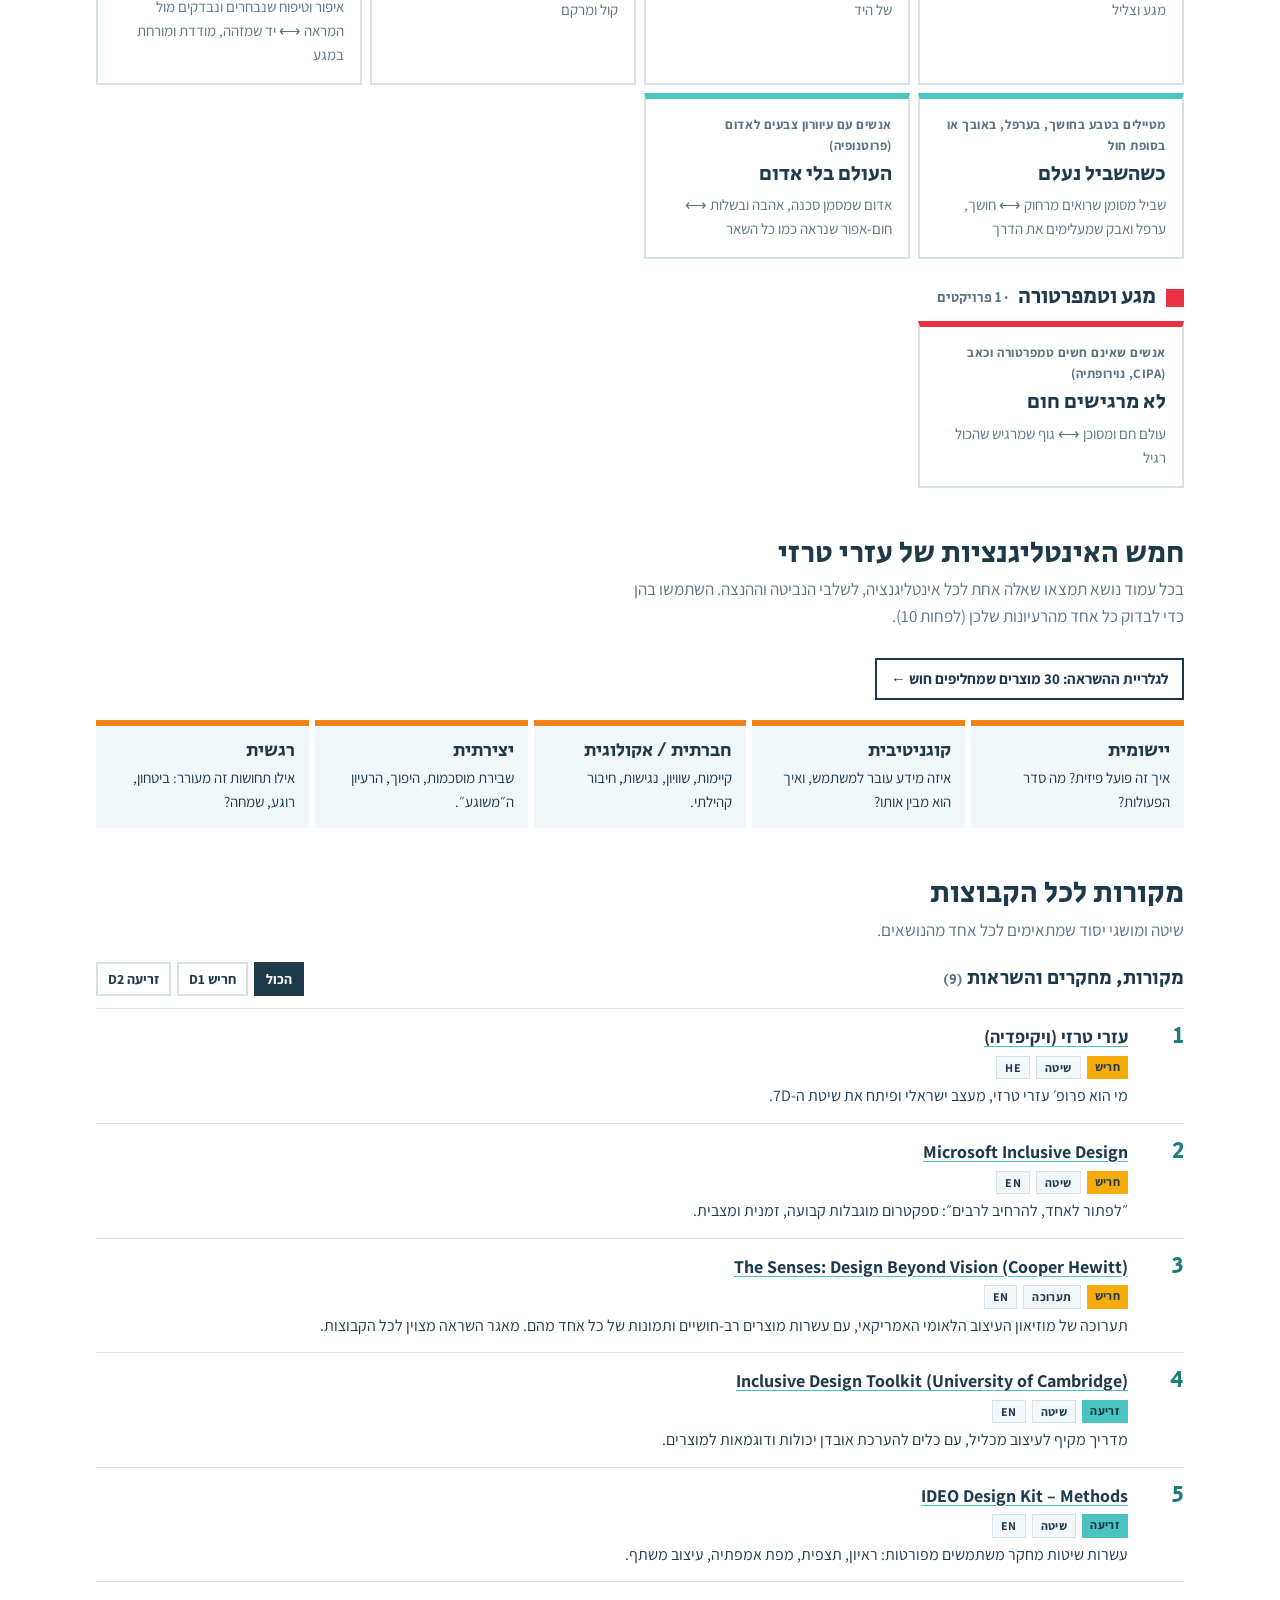
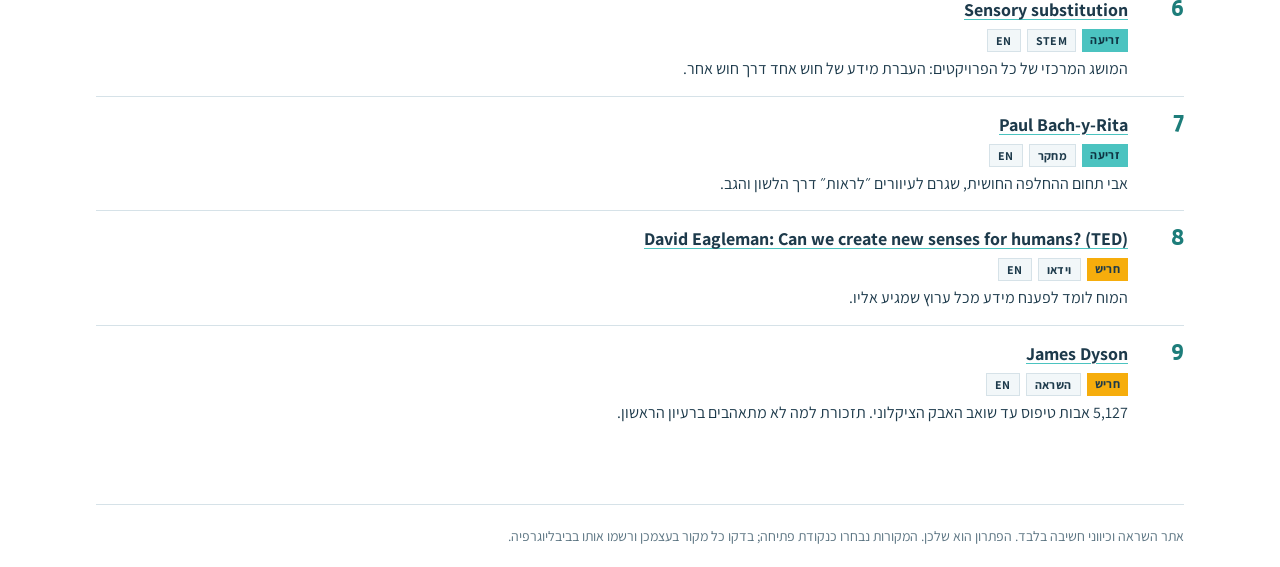
==== commit 1565f09c: "Add 13th topic page: navigating in nature without visibility Co-Authored-By: Claude Opus 5.5 <norepl" ====
--- a/hachush-hachaser/index.html
+++ b/hachush-hachaser/index.html
@@ -530,6 +530,39 @@
 {t:"Universal design",u:"https://en.wikipedia.org/wiki/Universal_design",p:"d2",k:"עקרונות עיצוב",lang:"EN",s:"עיצוב אוניברסלי (רונלד מייס): מוצר שמתאים לכולם, נראה טבעי ונחשק, ולא מתייג את מי שמשתמש בו.",use:"שאלה לשפה העיצובית: איך מוצר טיפוח נגיש נראה כמו מוצר שכל אחת הייתה רוצה על המדף?"}
 ],
 intel:{app:"איפה המשתמשת עומדת, מה היא מחזיקה ביד השנייה, והאם הידיים רטובות או שמנוניות ברגע שבחרתן? איך היא מוצאת את המוצר, פותחת אותו וסוגרת אותו?",cog:"איזה מידע הכי חשוב לה באותו רגע: איזה מוצר זה, כמה חומר יצא, או איך נראית התוצאה? איך היא תדע שטעתה לפני שמישהו אחר יגיד לה?",soc:"איך המוצר נראה על המדף, בתיק האיפור או בעיני חברה? האם הוא מספר ״זה בשביל עיוורת״, או שהוא מוצר שכל אחת הייתה רוצה?",cre:"מה אם המגע הוא לא תחליף לראייה אלא חוויה בפני עצמה? מה אם דווקא הניגוד בין חומרים, צורות או צלילים הוא השפה של המוצר?",emo:"מה מרגישה מי שיוצאת מהבית ולא בטוחה איך היא נראית? ומה תרגיש כשתוכל לבחור ולבדוק לבד? ביטחון, עצמאות, ביטוי אישי?"}},
+{id:"trail",sense:"see",title:"כשהשביל נעלם",who:"מטיילים בטבע בחושך, בערפל, באובך או בסופת חול",
+contrast:["שביל מסומן שרואים מרחוק","חושך, ערפל ואבק שמעלימים את הדרך"],
+d1:{pain:["סימון השבילים בישראל הוא מלבן צבוע על סלע: מערכת שכולה בנויה לעין. מה נשאר ממנה כשמחשיך, כשיורד ערפל או כשסופת חול מכסה את האופק? איך מטיילים יודעים היום שהם עדיין על השביל?","רוב מי שנתקע בשטח לא תכנן לטייל בחושך: הטיול התארך, השמש שקעה, הפנס נשאר בבית או שהסוללה בטלפון נגמרה. מה קורה בדקות הראשונות אחרי שמבינים שלא רואים את הדרך?","בקבוצה, החושך מפריד בין אנשים: קשה לדעת אם כולם כאן, מי נשאר מאחור ומי מפחד. איך יודעים בלי לראות שהקבוצה שלמה?"],
+legs:["קבוצת תלמידות בטיול שנתי / משפחה עם ילדים בטיול שהתארך / מטיילת שיוצאת לבד / מדריך או מאסף בקבוצה / מתנדבת ביחידת חילוץ.","איבוד השביל, פחד ובלבול, פיצול הקבוצה, פציעות קטנות כמו נקע בקרסול, תלות בטלפון ובסוללה, קושי להסביר לחילוץ איפה נמצאים.","שקיעה ושעת דמדומים / לילה בלי ירח / ערפל בהרים בשעות הבוקר / אובך וסופת חול בנגב / ואדי צר או שביל שמתפצל."],
+bound:"אובדן ראות בטבע הוא נושא רחב: חושך, ערפל, אובך ועשן, בהליכה, ברכיבה או ברכב. אחרי המחקר בחרו תנאי ראות אחד, סוג מטייל אחד ורגע אחד בטיול (לפני היציאה, בזמן ההליכה, או הרגע שבו מבינים שהלכו לאיבוד), והתמקדו בהם. הפרויקט לא בא להחליף הנחיות בטיחות, וכל ניסוי בשטח נעשה רק עם מבוגר אחראי ובמסלול מוכר."},
+d2:{persona:["ראיון עם מתנדב או מתנדבת ביחידת חילוץ, או עם מדריך טיולים: מה הטעויות הנפוצות של מטיילים שנתקעים בחושך או בערפל? איך מאתרים אותם? (את השאלות ואת המרואיין בוחרות אתן.)","ראיון עם מי שנתקע פעם בשטח בחושך או בערפל (אולי מישהו מהמשפחה או מהשכבה): מה הוא הרגיש, מה הוא עשה, ומה היה חסר לו באותו רגע?","תצפית, באישור ובליווי מבוגר: הליכה קצרה במסלול מוכר בשעת דמדומים. תעדו מתי הפסקתן לראות את הסימון, את האבנים בשביל או את מי שהולכת לפניכן, ובאילו חושים התחלתן להשתמש במקום."],
+bench:["פנסי ראש ופנסים עם מצבי תאורה שונים","מצפן ומפות סימון שבילים","אפליקציות ניווט לשטח (עמוד ענן, מאפיק)","סימון שבילים בצבע על סלע, שלטים ועמודי סימון","מחזירי אור וחומרים זוהרים","משרוקית וציוד איתות","שיטות של מדריכים בלילה: מאסף, בגד בהיר, עצירות לספירה"],
+stem:["ראיית לילה: איך העין מסתגלת לחושך, ולמה בלילה כמעט לא רואים צבעים","פיזור אור בערפל ובאבק: למה אור חזק לפעמים מסנוור יותר משהוא עוזר","מצפן, שדה מגנטי וניווט לפי כוכב הצפון","GPS: איך הוא עובד ומתי הוא נכשל (קליטה, סוללה, שיבושים)","החזרת אור וזוהר: חומרים שנראים בחושך","ניווט בעולם החי: עטלפים, נמלים ותאי הניווט במוח"]},
+links:[
+{t:"170 מטיילות נקלעו למצוקה בחושך, ללא אמצעי תאורה ומים (חי פה)",u:"https://haipo.co.il/item/401031",p:"d1",k:"מקרה אמיתי",lang:"HE",s:"ידיעה חדשותית (2022) על 170 תלמידות מאולפנה שנקלעו לחשכה בנחל יגור בלי פנסים ובלי מים, ועל מתנדבי יחידת החילוץ ״גליל כרמל״ שאיתרו אותן והוציאו אותן מהשטח.",use:"מקרה שקרה לבנות בגילכן. כתבו את רצף האירועים כפי שאתן מדמיינות אותו: באיזה רגע היה אפשר לעצור את הבעיה?"},
+{t:"חלצ: יחידות החילוץ בישראל",u:"https://isar.org.il/",p:"d1",k:"ארגון",lang:"HE",s:"האתר של החטיבה הלאומית של יחידות החילוץ המתנדבות בישראל, עם עדכונים על חילוצים של מטיילים ברחבי הארץ.",use:"קראו כמה עדכוני חילוץ ורשמו בטבלה: איפה זה קרה, באיזו שעה, ומה השתבש. דרך אפשרית גם למצוא מתנדב לראיון."},
+{t:"מה ההבדל בין אובך לערפל? (השירות המטאורולוגי)",u:"https://ims.gov.il/he/node/1982",p:"d1",k:"ארגון",lang:"HE",s:"מאמר של השירות המטאורולוגי הישראלי שמסביר מה גורם לאובך ומה גורם לערפל, מתי כל אחד מופיע, ולמה שניהם מצמצמים את הראות.",use:"עזרה לבחור את תנאי הראות שלכן: חושך, ערפל או אובך. במה הם שונים מבחינת המטייל?"},
+{t:"השמיים נצבעו כתום: סופות חול בנגב (כאן חדשות)",u:"https://www.kan.org.il/content/kan-news/local/1011885/",p:"d1",k:"כתבה",lang:"HE",s:"כתבה עם תיעוד של סופות חול ואובך כבד בדרום הארץ (2026), שבגללן נחסמו כבישים ונגרם נזק לתשתיות.",use:"צפו בתיעוד ותארו במילים שלכן מה נעלם מהעין בסופת חול. מה היה קורה למטייל שנמצא באותו רגע בשטח?"},
+{t:"חכמים בלילה: הדרכת טיולים בלילה (קק״ל)",u:"https://www.kkl.org.il/education/youth-and-education/study-materials-for-teachers/geography_of_israel/guiding-at-night/",p:"d1",k:"מדריך",lang:"HE",s:"חוברת של קק״ל למדריכי טיולים: מה המטיילים מרגישים בלילה, מה צריך להכין, הנחיות בטיחות, ופרקים על כוכבים, קולות ובעלי חיים של הלילה.",use:"מקור מרכזי לחריש. סמנו שלושה אתגרים שהחוברת מתארת, ובחרו אחד שהוא הכאב שלכן."},
+{t:"איך לבחור מסלול לילי ולהתכונן להדרכה בו (קק״ל)",u:"https://www.kkl.org.il/education/youth-and-education/study-materials-for-teachers/geography_of_israel/guiding-at-night/getting-ready/",p:"d1",k:"מדריך",lang:"HE",s:"איך מתכוננים לטיול לילה ואיך מתנהלים בו: שבילים צרים ש״נעלמים״ בחושך, מאסף בבגד בהיר, עצירות לספירה, ההבדלים הגדולים בראיית לילה בין אנשים, ומשחקים שממחישים את החושים.",use:"שימו לב לפתרונות שכבר קיימים בלי שום מוצר (בגד בהיר, עצירות). מה הם אומרים על הצורך האמיתי?"},
+{t:"פחדים: מה עושים איתם? (קק״ל)",u:"https://www.kkl.org.il/education/youth-and-education/study-materials-for-teachers/geography_of_israel/guiding-at-night/fears/",p:"d1",k:"מדריך",lang:"HE",s:"איך מדריכים מתמודדים עם פחד בחושך: לא לזלזל בפחד, להכיר את קולות הלילה ולהסביר אותם, ולהכין את הקבוצה מראש.",use:"לצד הרגשי של הבעיה. איזה חלק מהפחד בא ממה שלא רואים, ואיזה ממה ששומעים ולא מבינים?"},
+{t:"אזור הדמדומים: 7 המלצות לטיולים בשקיעה ולאור ירח (החברה להגנת הטבע)",u:"https://www.teva.org.il/news/tracks/39732",p:"d1",k:"ארגון",lang:"HE",s:"המלצות למסלולי ערב ולילה, עם הסבר מתי בחודש העברי הירח מאיר הכי טוב, ותזכורת שבשמורות טבע רבות אסור או לא בטוח לטייל בלילה.",use:"השוו בין טיול לילה מתוכנן לבין חושך שתופס מטיילים בהפתעה. במה שונה הצורך?"},
+{t:"סימון שבילים (ויקיפדיה העברית)",u:"https://he.wikipedia.org/wiki/%D7%A1%D7%99%D7%9E%D7%95%D7%9F_%D7%A9%D7%91%D7%99%D7%9C%D7%99%D7%9D",p:"d2",k:"רקע",lang:"HE",s:"איך מסמנים שבילים בישראל ובעולם: מלבן של שלושה פסים על סלע, צבעי השבילים במפה, וסימונים בגילוף, בשלטים ובערימות אבנים.",use:"מחקר שוק: כל שיטות הסימון שמתוארות כאן נשענות על הראייה. איזו מהן הייתה עובדת הכי טוב בחושך, ולמה?"},
+{t:"מפות שביל ישראל (החברה להגנת הטבע)",u:"https://www.teva.org.il/israel-national-trail/maps",p:"d2",k:"מוצר קיים",lang:"HE",s:"מפות של כל מקטעי שביל ישראל, שהחברה להגנת הטבע תכננה ומתחזקת את הסימון שלו בשטח, וגם טופס לדיווח על טעויות בסימון.",use:"בדקו מפת מקטע אחת: איזה מידע יש בה שעוזר בלילה, ואיזה מידע חסר?"},
+{t:"עמוד ענן: המדריך השיתופי לידיעת הארץ",u:"https://amudanan.co.il/",p:"d2",k:"מוצר קיים",lang:"HE",s:"אתר ואפליקציה ישראליים עם מפות טופוגרפיות, מפות סימון שבילים, תצלומי לוויין ומידע על אתרים, שנבנים בשיתוף המטיילים.",use:"מחקר שוק: נסו לתכנן בו מסלול קצר. מה קורה לשימוש בו בחושך, עם יד אחת פנויה וסוללה חלשה?"},
+{t:"מאפיק: אפליקציית ניווט לשטח",u:"https://mapeak.com/he/faq/",p:"d2",k:"מוצר קיים",lang:"HE",s:"אפליקציה של הצוות הישראלי שפיתח את Israel Hiking Map, לטיולים, רכיבה וריצת שבילים, עם מפות שמתעדכנות על ידי הקהילה ואפשרות לניווט בלי אינטרנט (בתשלום).",use:"השוו לעמוד ענן בטבלת מחקר השוק. מה אפליקציה כזו לא יכולה לפתור, גם כשהיא עובדת מצוין?"},
+{t:"האיגוד לספורט הניווט בישראל: סוגי אירועי ניווט",u:"https://nivut.org.il/info/EventTypes.aspx",p:"d2",k:"קהילה",lang:"HE",s:"סוגי התחרויות של ספורט הניווט בישראל, ובהם ניווט לילה. האירועים פתוחים לקהל ויש בהם מסלול עממי.",use:"נווטים ספורטיביים מתאמנים בדיוק במה שחסר למטייל בחושך. דרך אפשרית למצוא מרואיין, או לצפות באירוע ניווט לילה."},
+{t:"כוכבים בלילה (קק״ל)",u:"https://www.kkl.org.il/education/youth-and-education/study-materials-for-teachers/geography_of_israel/guiding-at-night/stars/",p:"d2",k:"STEM",lang:"HE",s:"איך זזים השמיים בלילה, איך מתנהג הירח לאורך החודש, ולמה כוכב הצפון הוא נקודה קבועה שאפשר לנווט לפיה.",use:"לפרק ה-STEM: מה הטבע עצמו נותן למי שמתמצא בלילה, ומה קורה לזה בערפל או בעננים?"},
+{t:"זיהום אור: ויהי חושך (רשות הטבע והגנים)",u:"https://www.parks.org.il/new/zihumor/",p:"d2",k:"ארגון",lang:"HE",s:"ד״ר נעם לידר מרשות הטבע והגנים מסביר מהו זיהום אור, ואיך תאורה מלאכותית פוגעת בבעלי חיים ובשטחים פתוחים.",use:"שאלה חשובה לפני שמוסיפים אור: האם הפתרון שלכן פוגע בחושך שהטבע צריך?"},
+{t:"איך עובד מצפן? (מכון דוידסון)",u:"https://davidson.org.il/read-experience/askexpert/%d7%90%d7%99%d7%9a-%d7%a2%d7%95%d7%91%d7%93-%d7%9e%d7%a6%d7%a4%d7%9f/",p:"d2",k:"STEM",lang:"HE",s:"הסבר קצר על מחט מגנטית, השדה המגנטי של כדור הארץ, ולמה מצפן עובד גם בלילה מעונן.",use:"לפרק ה-STEM: מצפן לא צריך אור, אבל צריך שיקראו אותו. איך קוראים מצפן בלי לראות?"},
+{t:"כיצד פועל GPS? (מכון דוידסון)",u:"https://davidson.org.il/read-experience/maagarmada/%D7%9B%D7%99%D7%A6%D7%93-%D7%A4%D7%95%D7%A2%D7%9C-gps/",p:"d2",k:"STEM",lang:"HE",s:"הסבר (עם סרטון מתורגם) על איך מכשיר GPS מחשב מיקום מאותות של לפחות ארבעה לוויינים.",use:"רשמו מתי GPS עלול לא לעזור בשטח (ואדי עמוק, סוללה, שיבושים), ובדקו את זה בראיון."},
+{t:"לא רואים ממטר: ערפל, אובך וערפיח (מכון דוידסון)",u:"https://davidson.org.il/read-experience/sciencepanorama/%D7%9C%D7%90-%D7%A8%D7%95%D7%90%D7%99%D7%9D-%D7%9E%D7%9E%D7%98%D7%A8/",p:"d2",k:"STEM",lang:"HE",s:"למה ערפל מופיע בעיקר לפנות בוקר, ומה ההבדל בין ערפל, אובך וערפיח. בכולם חלקיקים זעירים בולעים או מפזרים את האור.",use:"לפרק ה-STEM: הבינו מה בדיוק חוסם את הראייה בתנאי הראות שבחרתן."},
+{t:"מה הייחוד באורות ערפל? (מכון דוידסון)",u:"https://davidson.org.il/read-experience/askexpert/%D7%9E%D7%94-%D7%94%D7%99%D7%99%D7%97%D7%95%D7%93-%D7%91%D7%90%D7%95%D7%A8%D7%95%D7%AA-%D7%A2%D7%A8%D7%A4%D7%9C-%D7%93%D7%95%D7%9F/",p:"d2",k:"STEM",lang:"HE",s:"למה אורות ערפל ברכב נמוכים ורחבים, ולמה הצבע הצהוב שלהם הוא בעיקר מסורת ולא פיזיקה.",use:"דוגמה טובה לבדיקת הנחות: אילו ״עובדות״ על אור וראות כדאי לבדוק בעצמכן לפני שמעצבים לפיהן?"},
+{t:"מחקר ישראלי גילה: איך אנו מנווטים (מכון דוידסון)",u:"https://davidson.org.il/read-experience/sciencenews/%D7%9E%D7%97%D7%A7%D7%A8-%D7%99%D7%A9%D7%A8%D7%90%D7%9C%D7%99-%D7%92%D7%99%D7%9C%D7%94-%D7%90%D7%99%D7%9A-%D7%90%D7%A0%D7%95-%D7%9E%D7%A0%D7%95%D7%95%D7%98%D7%99%D7%9D/",p:"d2",k:"מחקר",lang:"HE",s:"מחקר של פרופ׳ נחום אולנובסקי ממכון ויצמן, שמצא תאי עצב במוח של עטלפים שמחשבים כיוון ומרחק למטרה, ככל הנראה גם אצל בני אדם.",use:"לפרק ה-STEM: איזה מידע המוח צריך כדי לנווט (איפה אני, לאן, כמה רחוק)? איזה מהם נעלם בחושך?"},
+{t:"בעיניים עצומות: עטלפים מנווטים למרחקים ארוכים באמצעות קול בלבד (אוניברסיטת תל אביב)",u:"https://www.tau.ac.il/research/bats-fly-with-eyes-closed",p:"d2",k:"מחקר",lang:"HE",s:"מחקר של פרופ׳ יוסי יובל ומוזיאון הטבע שטיינהרדט, שהראה לראשונה שעטלפים מנווטים בטבע קילומטרים רבים רק בעזרת הסונר, ובונים במוח ״מפה קולית״.",use:"השראה מהטבע, לא העתקה: מה אפשר ללמוד מעטלף על התמצאות בלי עיניים, ומה לא מתאים לבן אדם?"},
+{t:"כיוון כן, מרחק לא: המחקר המפתיע על ניווט הנמלים (ynet)",u:"https://www.ynet.co.il/environment-science/article/rkn11a11zwc",p:"d2",k:"מחקר",lang:"HE",s:"כתבה על מחקר (שנעשה בחו״ל) על נמלי מדבר שמוצאות את הדרך חזרה לקן בלי ציוני דרך, בעזרת מיקום השמש וספירת התנועה של עצמן.",use:"לפרק ה-STEM: נווטים בטבע משתמשים בכמה סוגי מידע יחד. אילו מהם זמינים גם למטייל בחושך או בערפל?"}
+],
+intel:{app:"באיזה רגע בדיוק המשתמש צריך את המוצר: לפני היציאה, כשמתחיל להחשיך, או כשכבר הלך לאיבוד? מה הוא מחזיק בידיים באותו רגע, ומה כבר יש לו בתיק?",cog:"איזה מידע הכי חשוב לו כשהוא לא רואה: לאן ללכת, כמה דרך נשארה, או שהוא עדיין על השביל? איך הוא ידע שטעה לפני שהטעות גדלה?",soc:"איך המוצר משפיע על כל הקבוצה, ולא רק על מי שמחזיק אותו? ומה עם הטבע: האם הוא מוסיף אור, רעש או סימון שמפריעים לבעלי החיים בלילה?",cre:"מה אם לא מנסים להחזיר את הראייה, אלא נותנים לחושים אחרים להוביל: צליל, מגע של הרגל בקרקע, שיפוע, קול של חברה? מה הניגוד בין השביל ביום לשביל בלילה מלמד אתכן?",emo:"מה מרגיש מי שמבין שהחשיך והוא לא בטוח איפה הוא? ומה מרגישים בלילה שתוכנן היטב? איך מוצר יכול להפוך פחד לביטחון, בלי לקחת מהלילה את הקסם שלו?"}},
 {id:"color",sense:"see",title:"העולם בלי אדום",who:"אנשים עם עיוורון צבעים לאדום (פרוטנופיה)",
 contrast:["אדום שמסמן סכנה, אהבה ובשלות","חום-אפור שנראה כמו כל השאר"],
 d1:{pain:["איפה העולם ״מדבר באדום״: רמזור, נורת אזהרה, בשר לא מבושל, גרף בשיעור, ציון באדום?","מה קורה לילד בגן כשמבקשים ממנו ״להביא את הכדור האדום״?","רבים לא יודעים שהם עיוורי צבעים. מתי מגלים?"],
@@ -728,7 +761,7 @@
   }).join("");
   return `<section class="hero">
     <div><h2>מה קורה כשחוש אחד <mark>חסר</mark>?</h2>
-    <p class="lead">לכל אחד משנים-עשר הנושאים יש כאן עמוד משלו: שאלות לשלב החריש, משימות מחקר לשלב הזריעה, ולפחות 10 מקורות עם תקציר והסבר איך להשתמש בכל אחד. בשלבי הנביטה וההנצה תמצאו רק שאלות. את התשובות תמצאו בעצמכן.</p></div>
+    <p class="lead">לכל אחד משלושה-עשר הנושאים יש כאן עמוד משלו: שאלות לשלב החריש, משימות מחקר לשלב הזריעה, ולפחות 10 מקורות עם תקציר והסבר איך להשתמש בכל אחד. בשלבי הנביטה וההנצה תמצאו רק שאלות. את התשובות תמצאו בעצמכן.</p></div>
     <div class="qbox"><h3>לפני שפותחות תוכנות עיצוב או דפי סקיצות</h3><p>התעמקו במקורות השונים כאן ואספו השראה רלוונטית לקובץ המחקר האישי שלכן.</p></div>
   </section>
   <div class="phases" aria-label="שלבי 7D בתיק">
